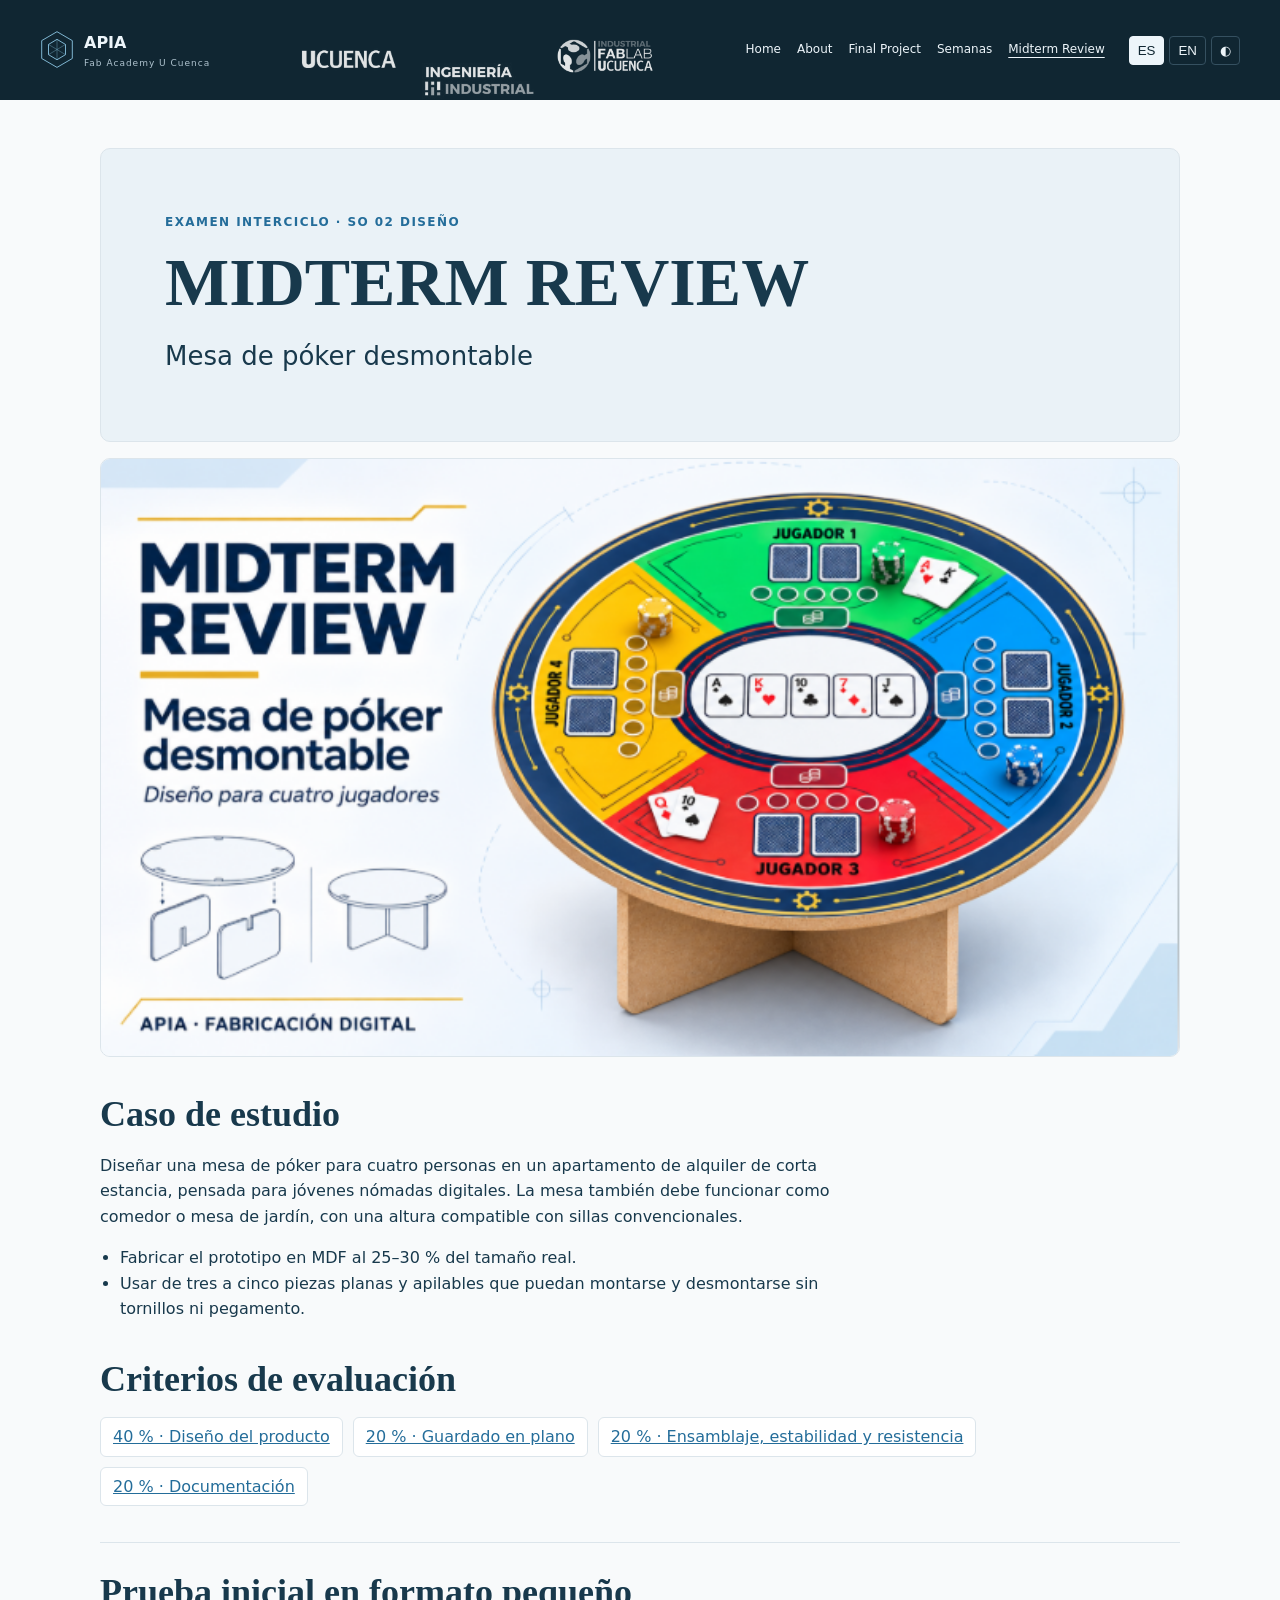
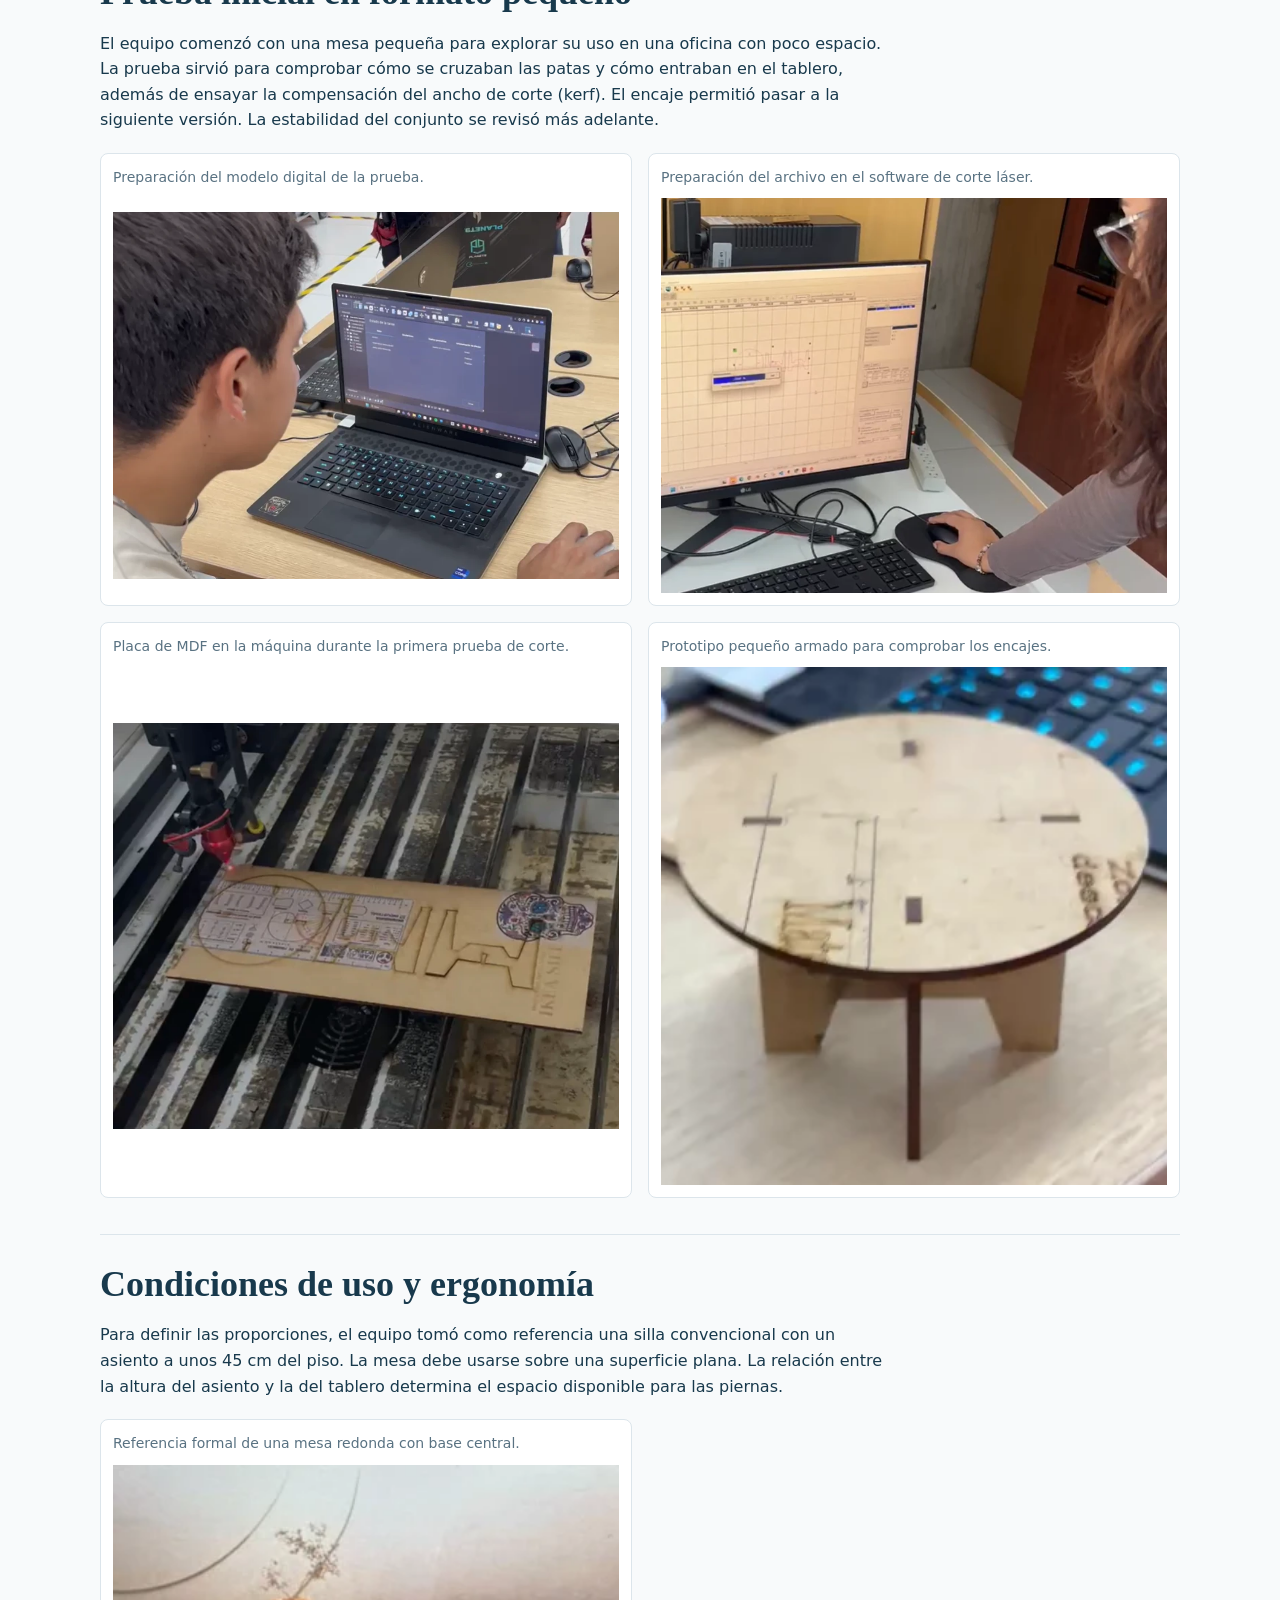
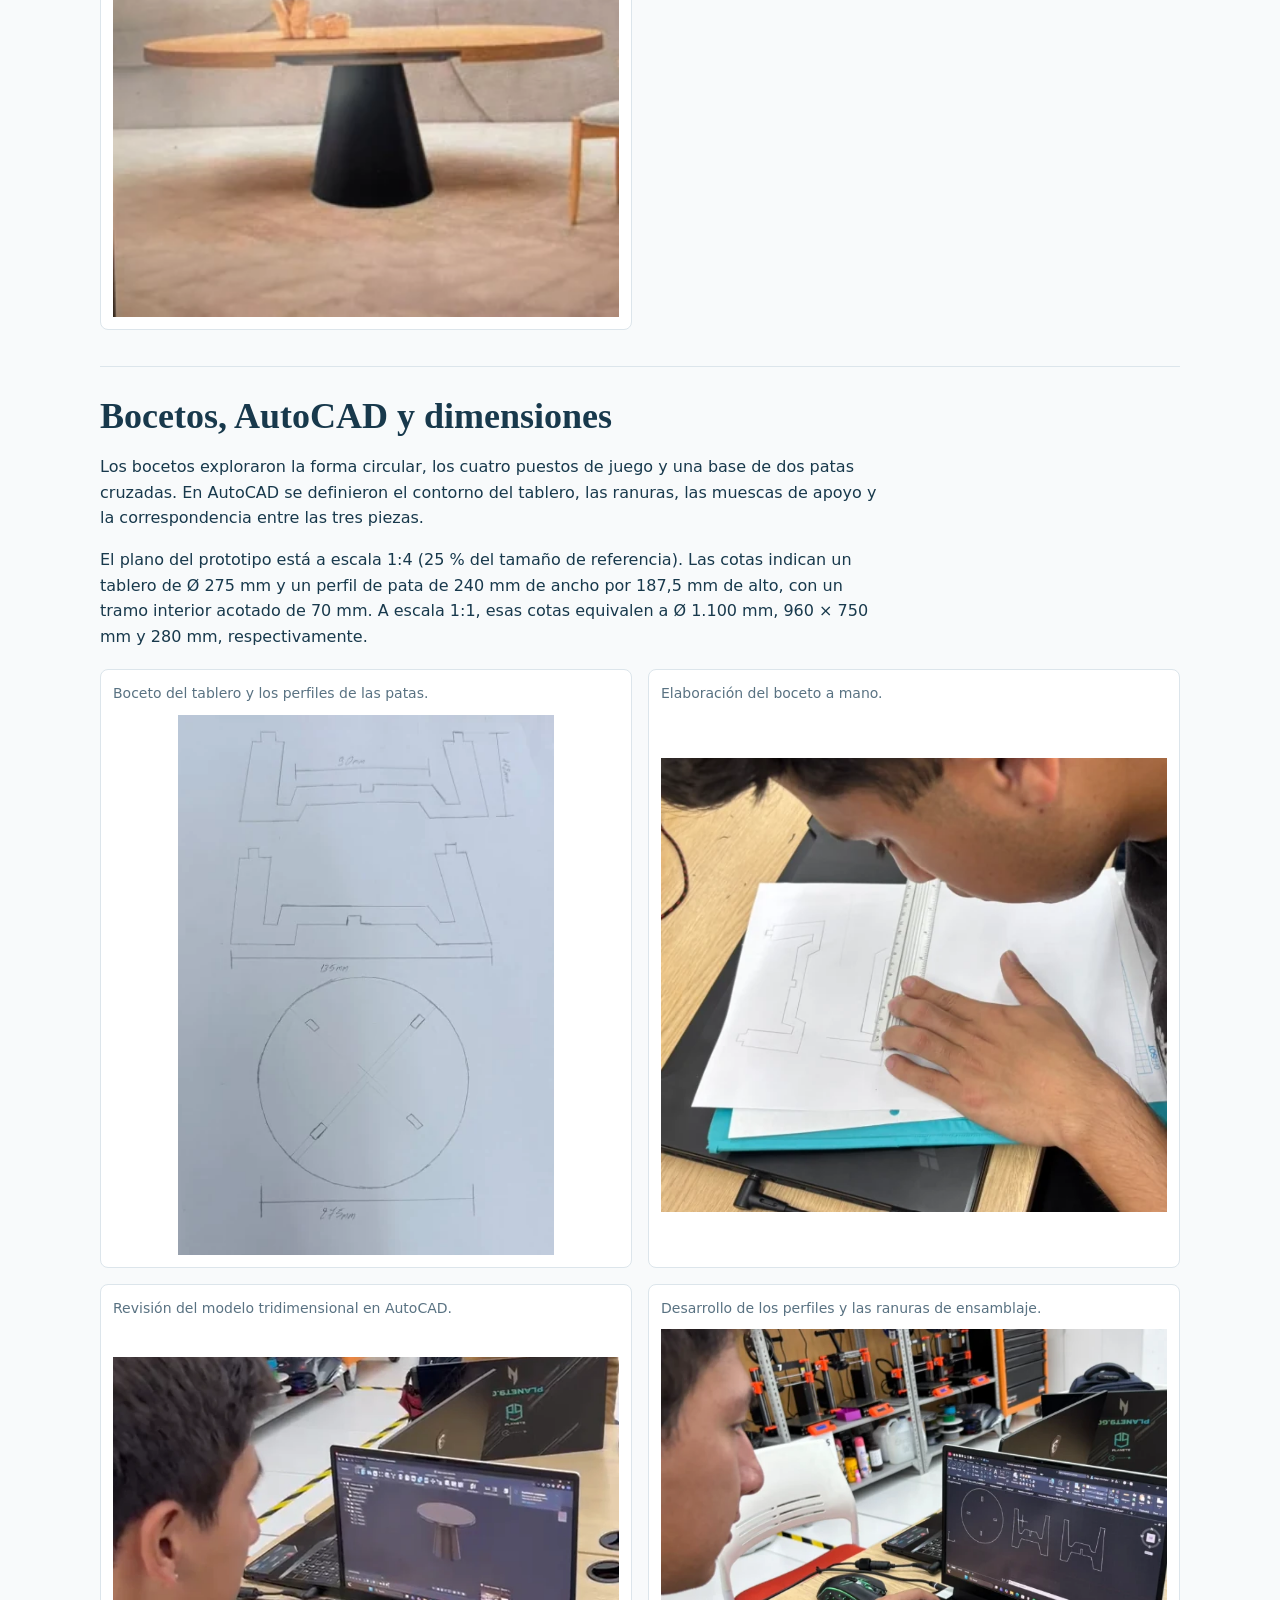
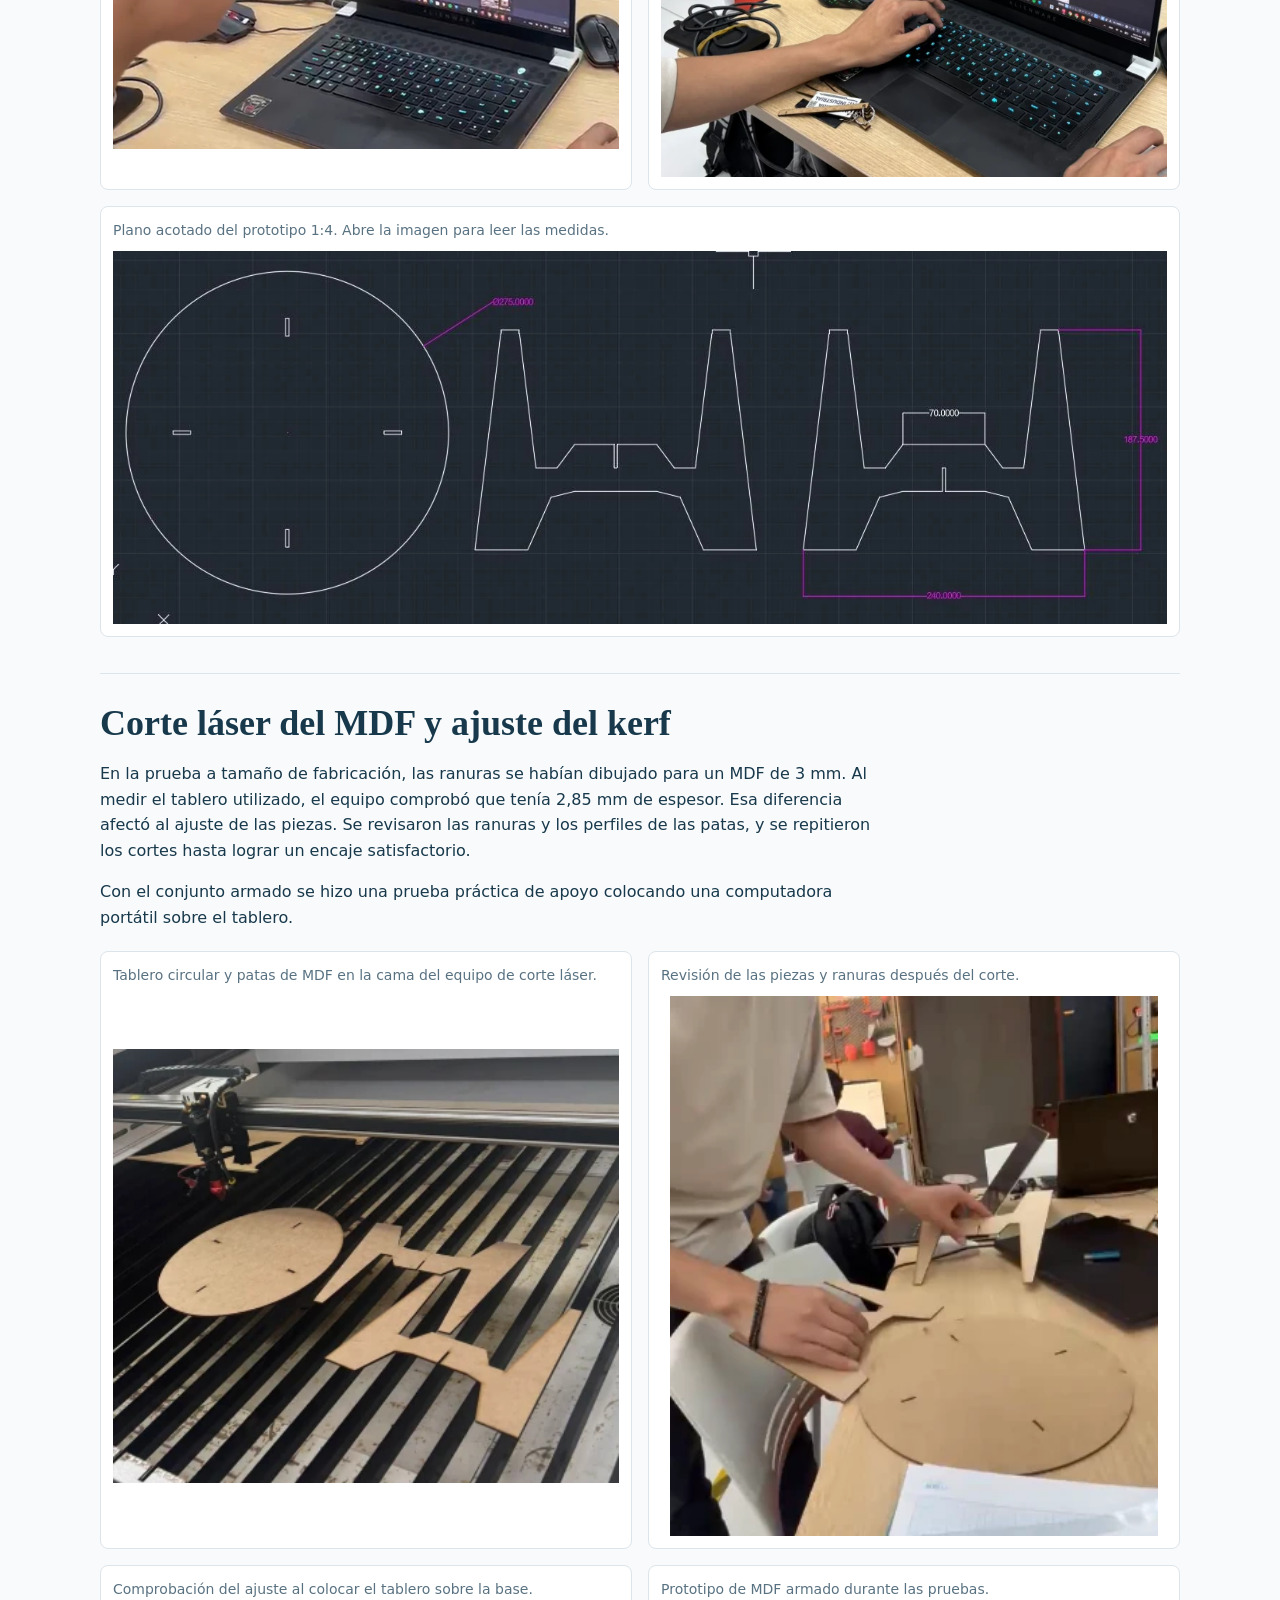
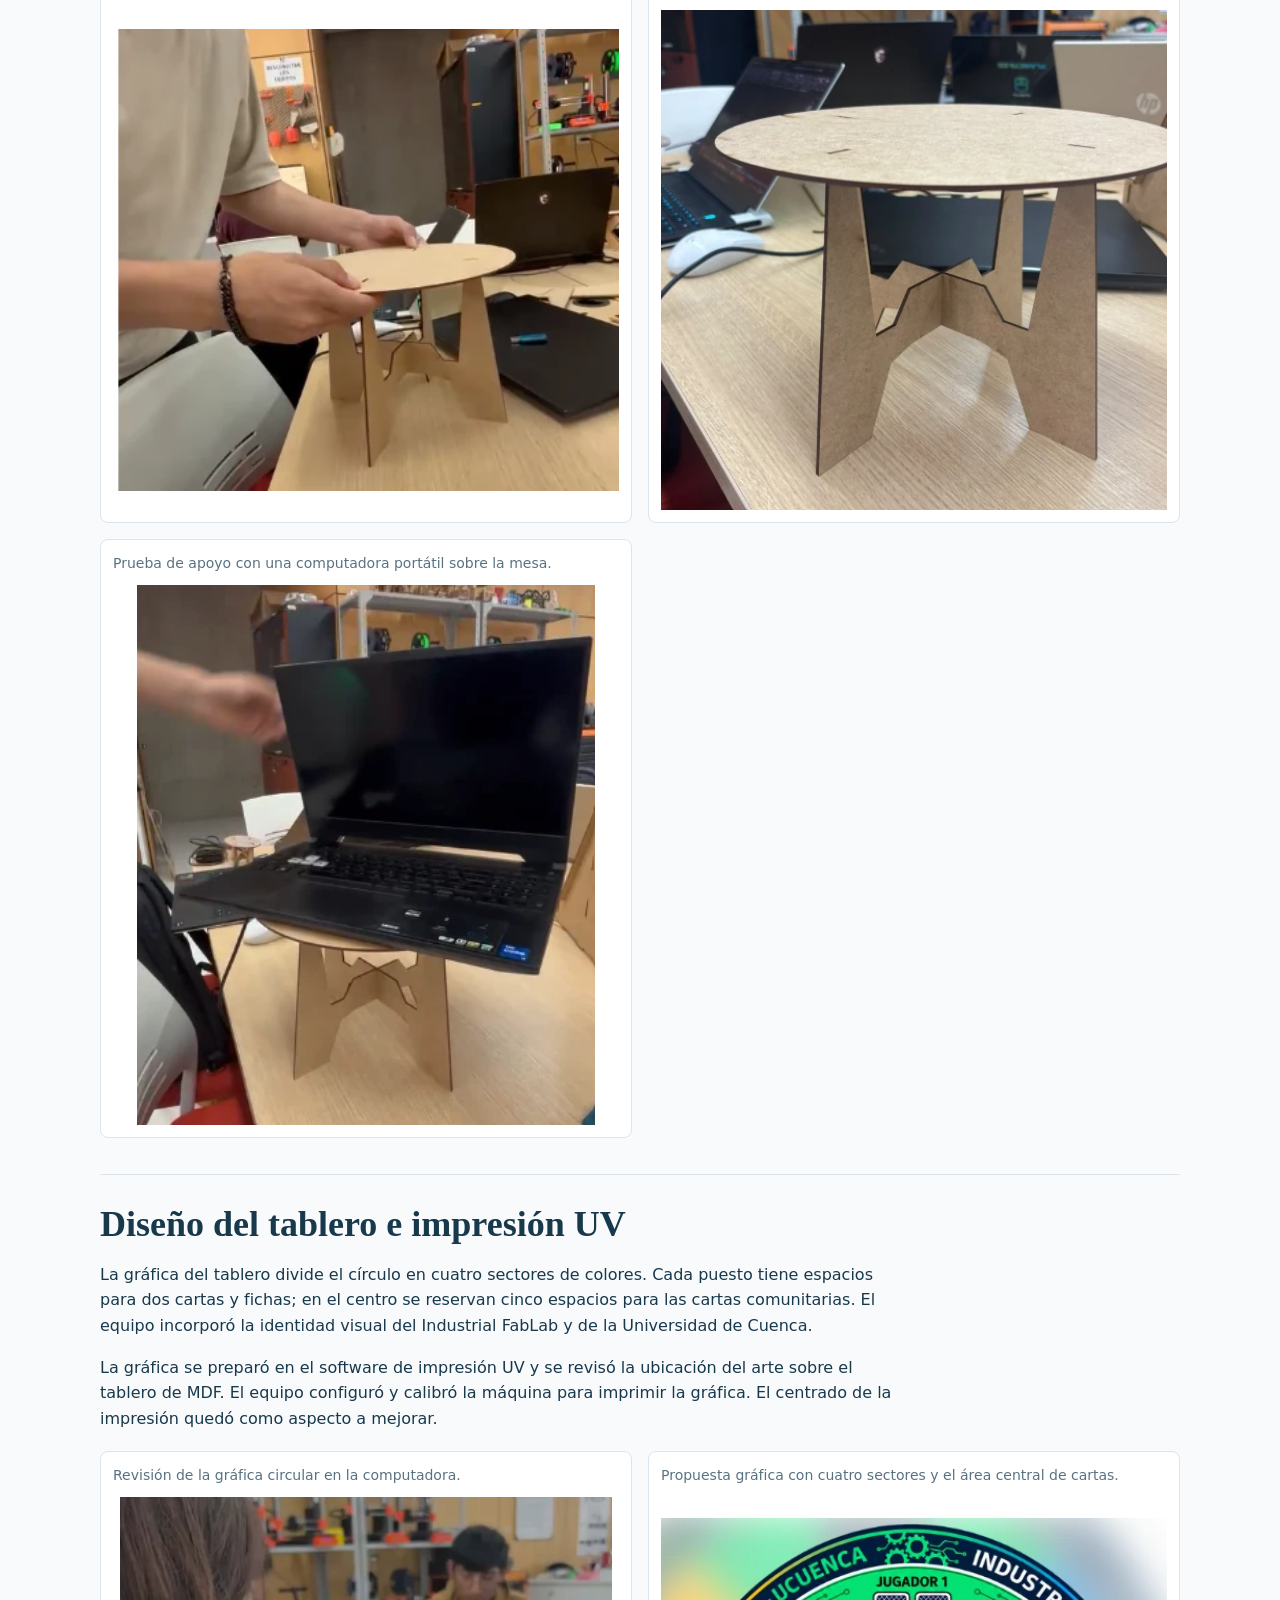
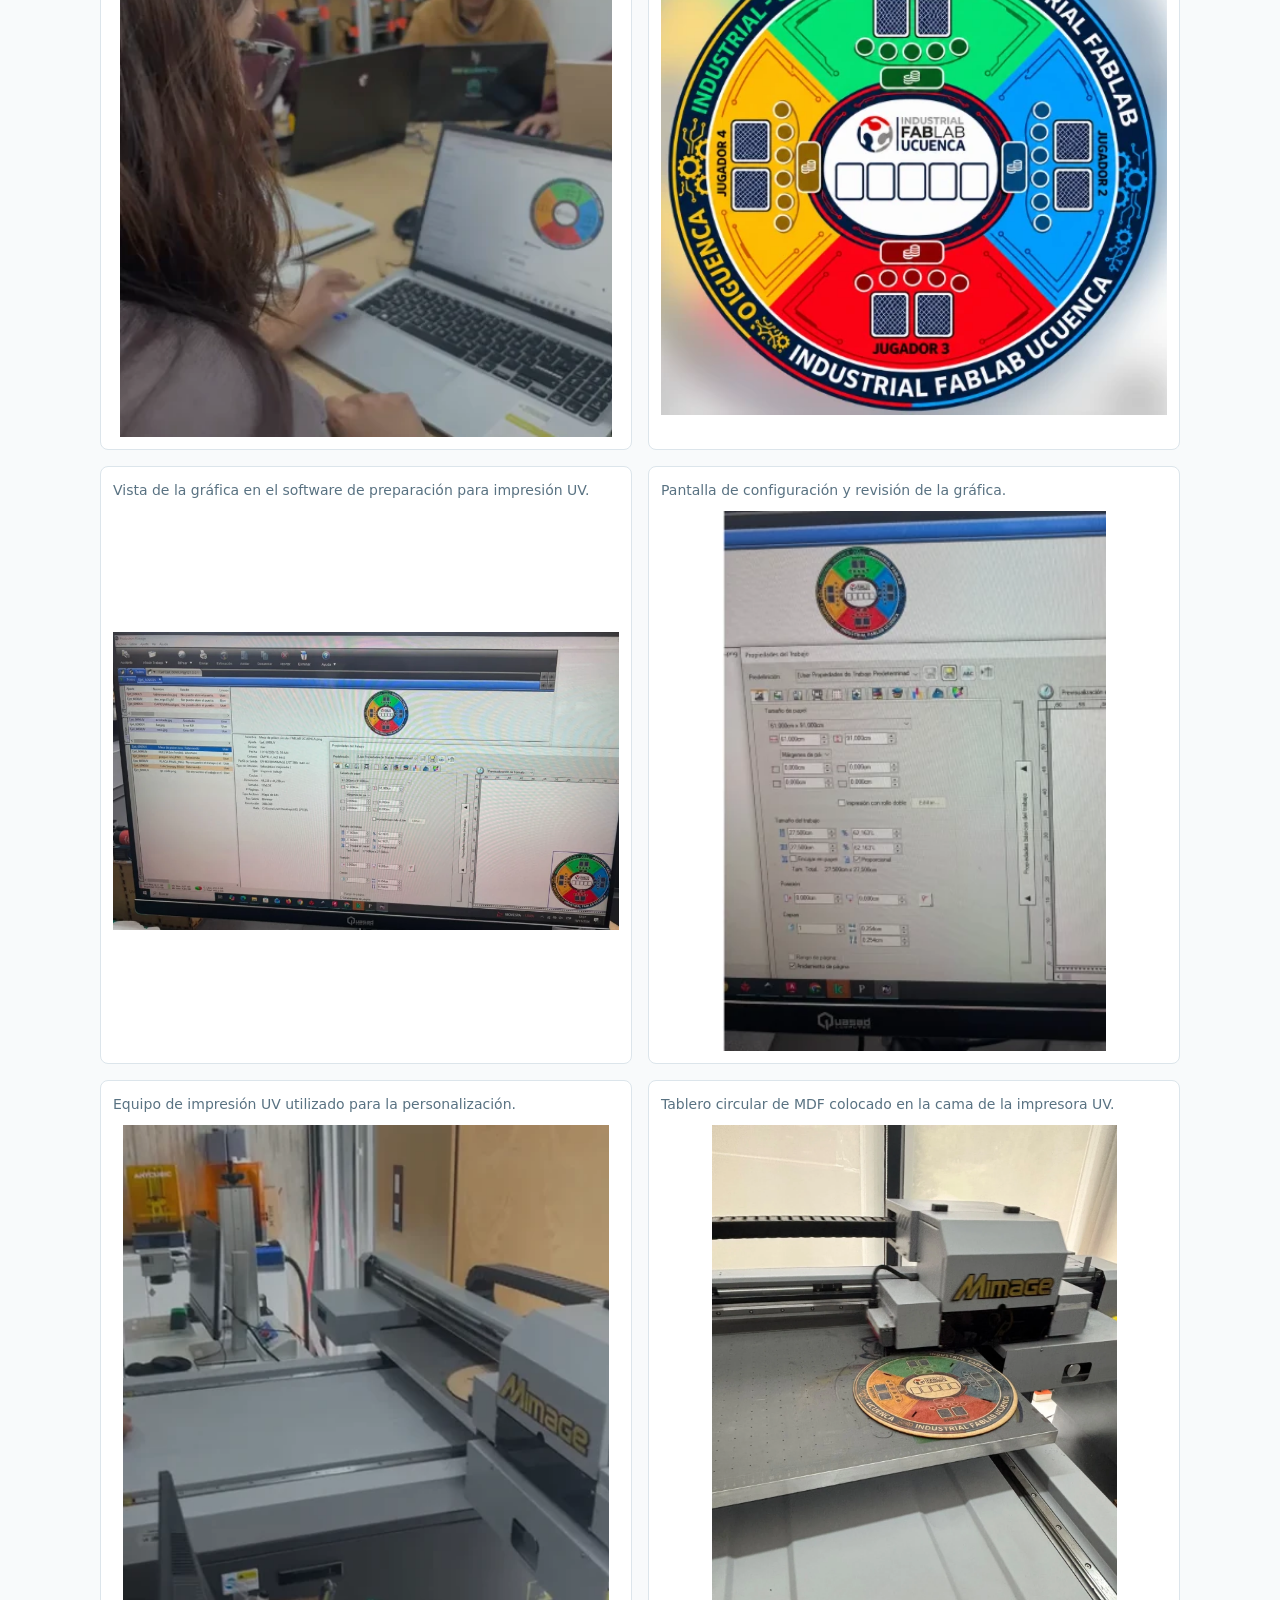
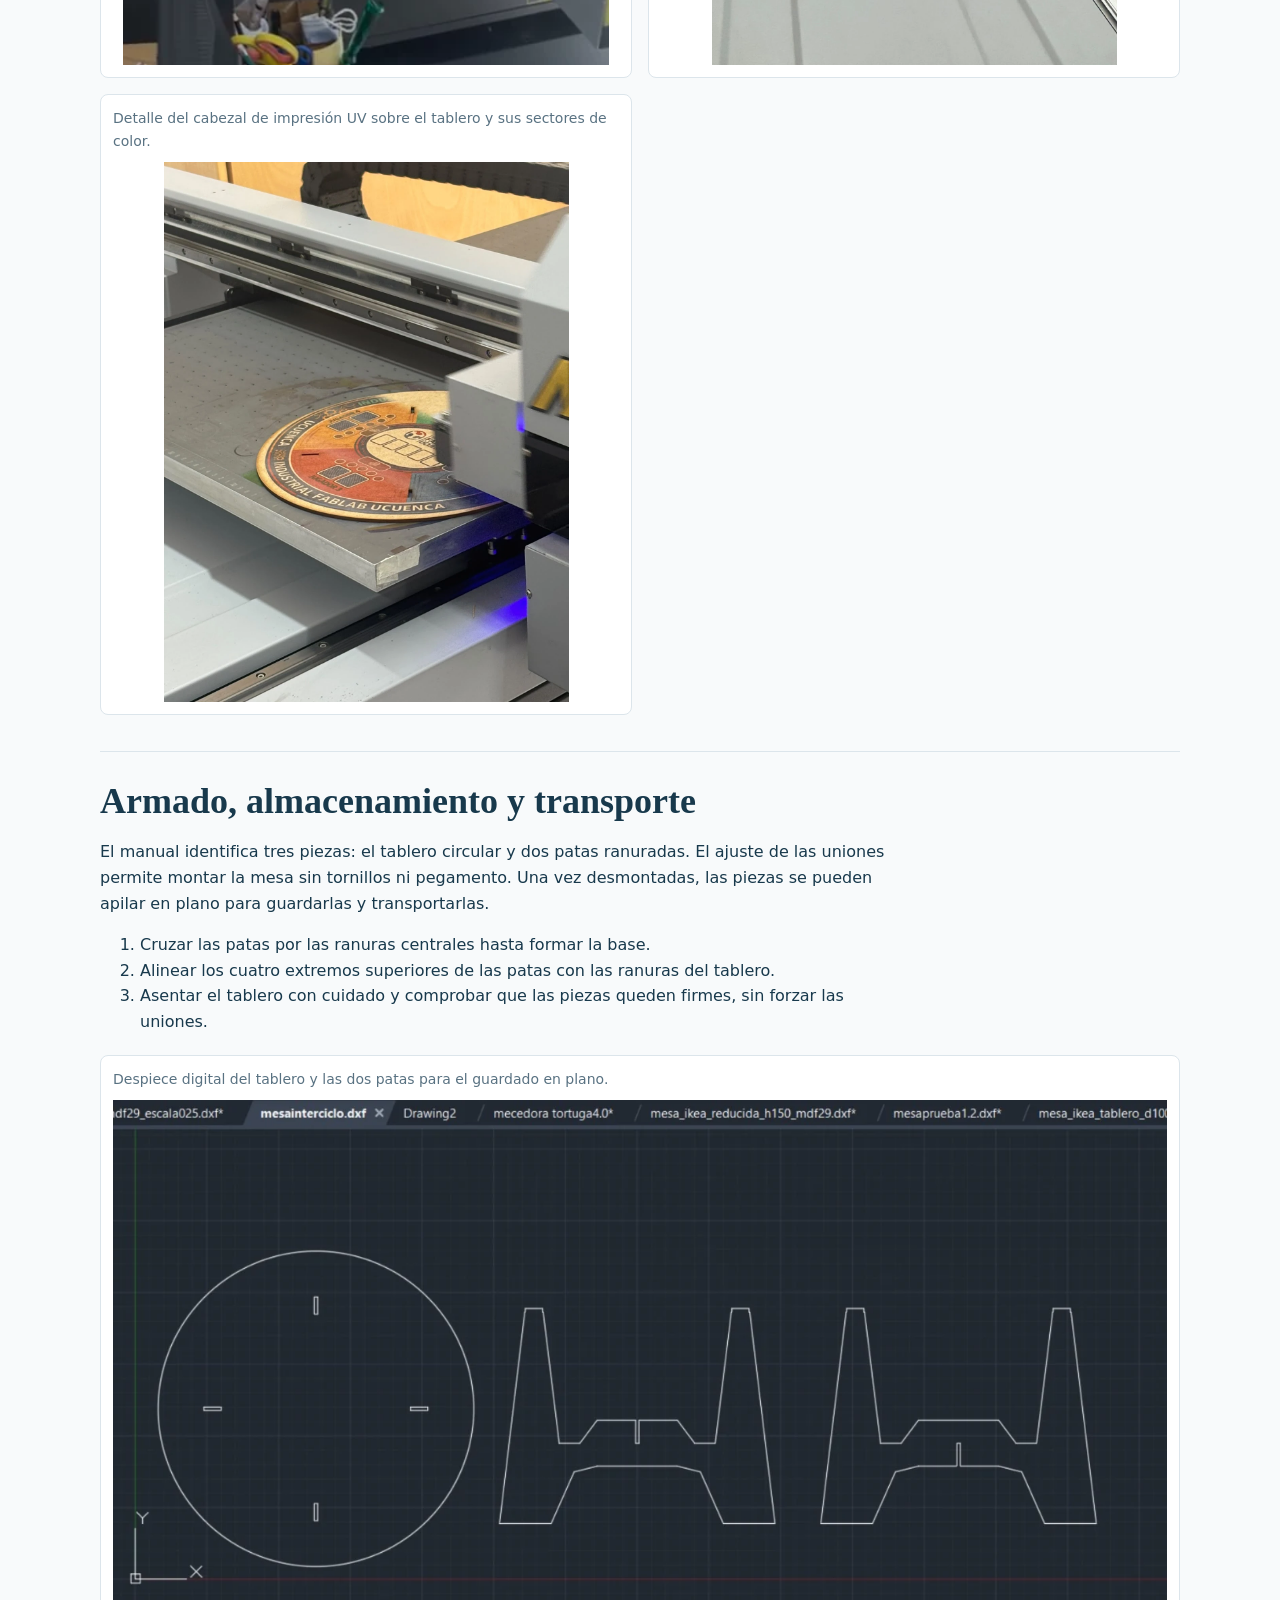
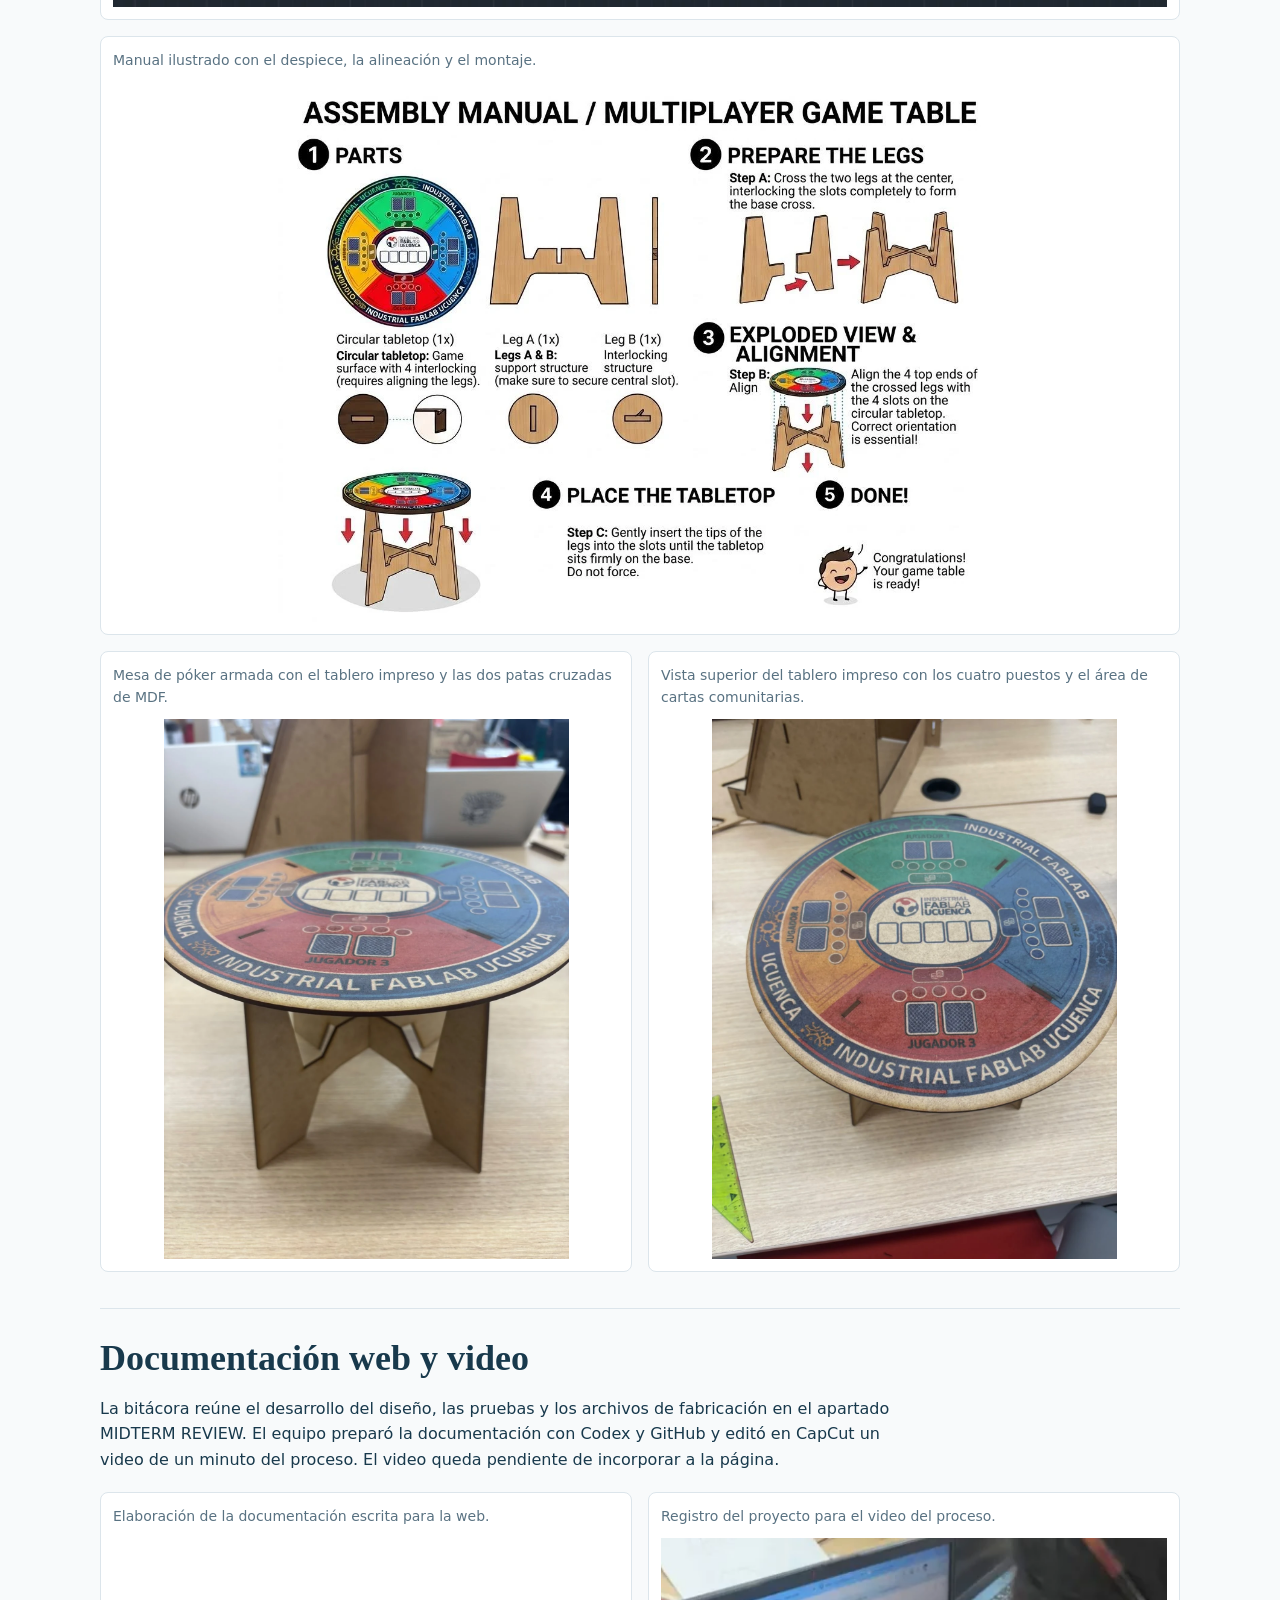
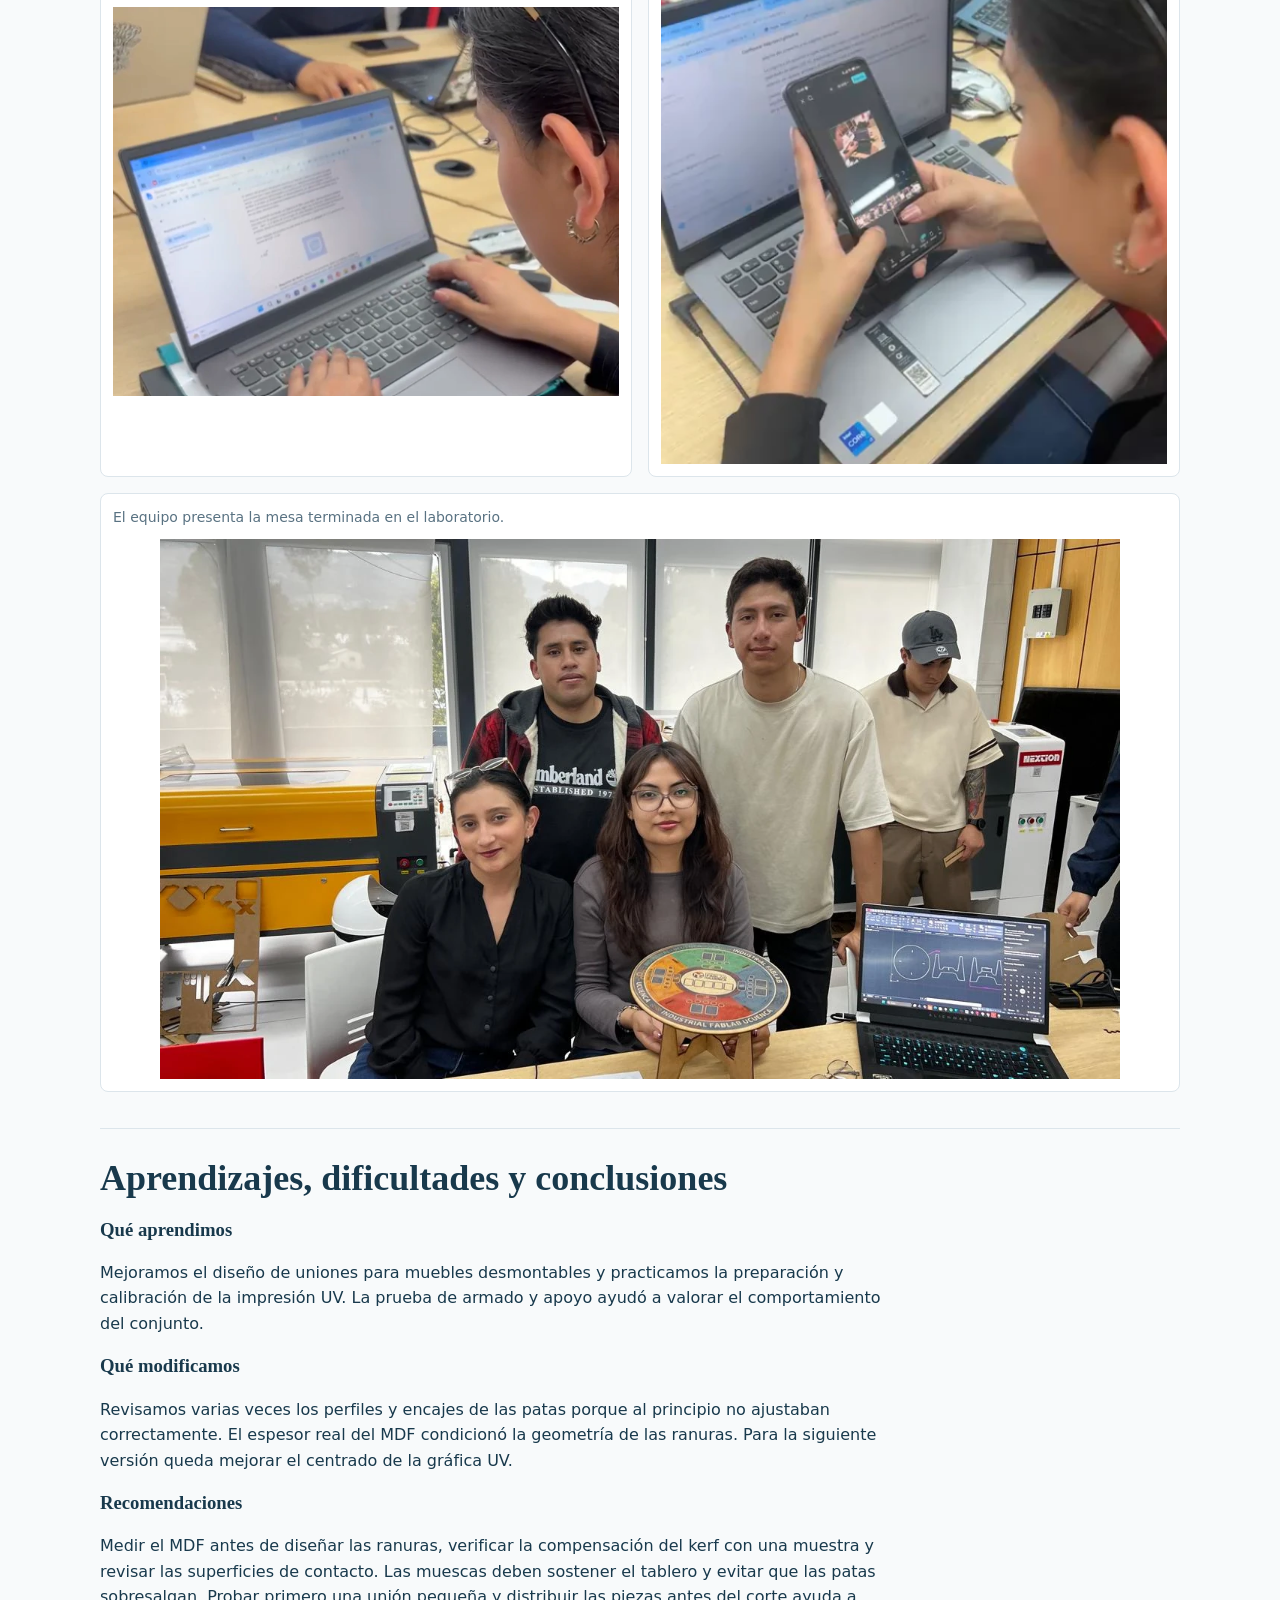
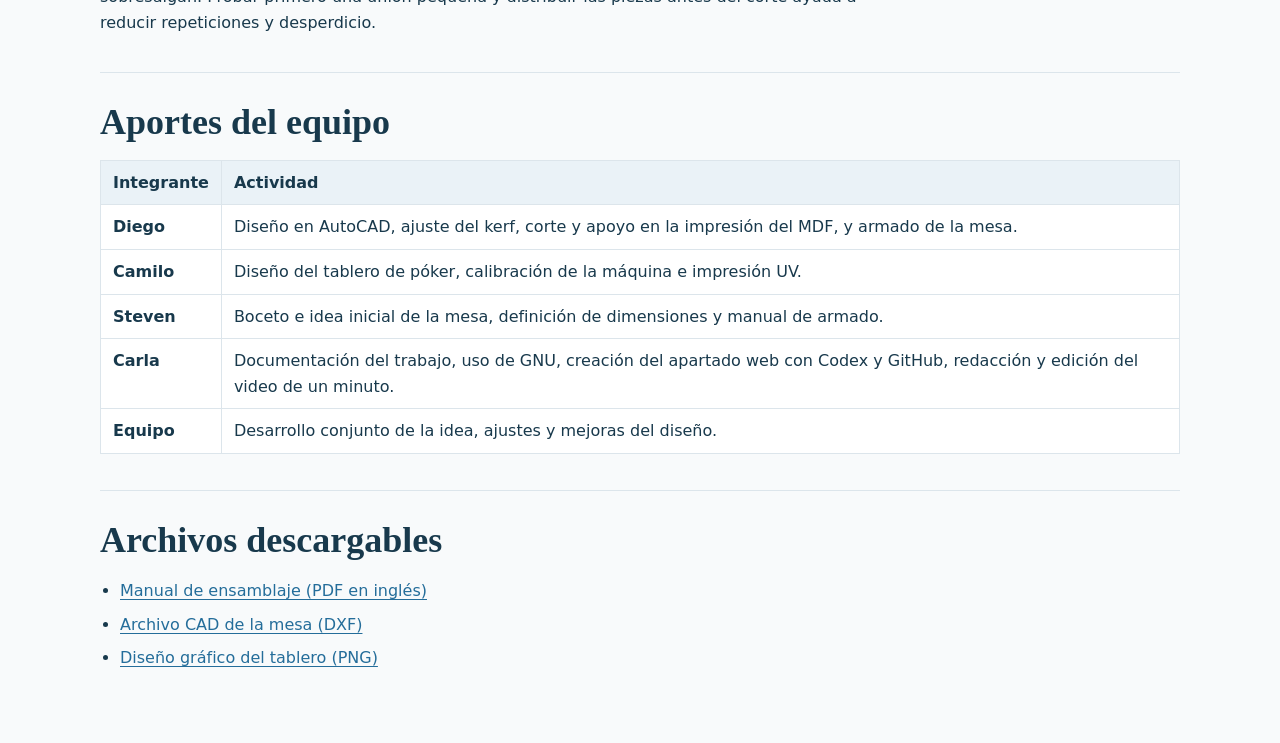
==== midterm-review.html @ 35e1e339 "Add bilingual midterm review to the site" ====
<!doctype html>
<html lang="es" data-theme="light">
<head>
  <meta charset="utf-8">
  <meta name="viewport" content="width=device-width, initial-scale=1">
  <title>MIDTERM REVIEW · APIA</title>
  <link rel="stylesheet" href="midterm-review.css?v=2">
  <link rel="stylesheet" href="site-navigation.css?v=3">
  <script src="midterm-review.js" defer></script>
  <script src="site-navigation.js?v=5" defer></script>
</head>
<body>
  <a class="skip" href="#main"><span data-language="es">Saltar al contenido</span><span data-language="en" hidden>Skip to content</span></a>
  <header><div class="wrap nav"><a class="brand" href="index.html#home" aria-label="APIA"><svg viewBox="0 0 40 46" fill="none" aria-hidden="true"><path d="M20 2 38 12.5v21L20 44 2 33.5v-21Z" stroke="currentColor"/><path d="M20 11 30 17v12L20 35 10 29V17Z" stroke="currentColor"/><path d="M20 11v24M10 17l20 12M30 17 10 29" stroke="currentColor" opacity=".4"/></svg><span><strong>APIA</strong><small data-t="brand">Fab Academy U Cuenca</small></span></a><div class="institutions" aria-label="Instituciones"><div class="institution"><img src="images/ucuenca.png" alt="Universidad de Cuenca" width="2677" height="1505" decoding="async"></div><div class="institution"><img src="images/ingenieria-industrial.jpg" alt="Ingeniería Industrial" width="200" height="200" decoding="async"></div><div class="institution"><img src="images/fablab-ucuenca.jpeg" alt="Industrial FabLab UCuenca" width="1472" height="832" decoding="async"></div></div><nav class="navlinks" aria-label="Principal"><a href="index.html#home">Home</a><a href="index.html#about">About</a><a href="index.html#project">Final Project</a><a data-weeks-link href="index.html#assignments">Semanas</a><a href="midterm-review.html" lang="en" aria-current="page">Midterm Review</a></nav><div class="tools"><div class="langs"><button class="tool active" id="es" lang="es" aria-label="Español" aria-pressed="true">ES</button><button class="tool" id="en" lang="en" aria-label="English" aria-pressed="false">EN</button></div><button class="tool" id="theme" aria-label="Activar tema oscuro" aria-pressed="false">◐</button></div></div></header>
  <main id="main" class="wrap midterm">
    <div class="midterm-intro">
      <p class="eyebrow"><span data-language="es">Examen interciclo · SO 02 Diseño</span><span data-language="en" hidden>Midterm assessment · SO 02 Design</span></p>
      <h1 lang="en">MIDTERM REVIEW</h1>
      <p class="midterm-subtitle"><span data-language="es">Mesa de póker desmontable</span><span data-language="en" hidden>Knock-down poker table</span></p>
    </div>

    <img class="midterm-cover" src="images/midterm-review/portada.png" width="679" height="376"
         alt="Ilustración de la mesa de póker desmontable, con cuatro zonas de juego y un esquema de las piezas separadas."
         data-alt-en="Illustration of the knock-down poker table with four player areas and a diagram of its separate parts.">

    <section class="midterm-brief" aria-labelledby="brief-heading">
      <h2 id="brief-heading"><span data-language="es">Caso de estudio</span><span data-language="en" hidden>Design brief</span></h2>
      <p data-language="es">Diseñar una mesa de póker para cuatro personas en un apartamento de alquiler de corta estancia, pensada para jóvenes nómadas digitales. La mesa también debe funcionar como comedor o mesa de jardín, con una altura compatible con sillas convencionales.</p>
      <p data-language="en" hidden>Design a four-player poker table for a short-term rental apartment, with young digital nomads in mind. The table should also work for dining or outdoor use, at a height suitable for standard chairs.</p>
      <ul data-language="es">
        <li>Fabricar el prototipo en MDF al 25–30 % del tamaño real.</li>
        <li>Usar de tres a cinco piezas planas y apilables que puedan montarse y desmontarse sin tornillos ni pegamento.</li>
      </ul>
      <ul data-language="en" hidden>
        <li>Make the MDF prototype at 25–30% of full size.</li>
        <li>Use three to five flat, stackable parts that can be assembled and taken apart without screws or glue.</li>
      </ul>
    </section>


<nav class="midterm-rubric" aria-labelledby="criteria-heading">
<h2 id="criteria-heading"><span data-language="es">Criterios de evaluación</span><span data-language="en" hidden>Assessment criteria</span></h2>
<ul>
<li><a href="#bocetos"><span data-language="es">40 % · Diseño del producto</span><span data-language="en" hidden>40% · Product design</span></a></li>
<li><a href="#armado"><span data-language="es">20 % · Guardado en plano</span><span data-language="en" hidden>20% · Flat-pack storage</span></a></li>
<li><a href="#corte"><span data-language="es">20 % · Ensamblaje, estabilidad y resistencia</span><span data-language="en" hidden>20% · Assembly, stability and strength</span></a></li>
<li><a href="#documentacion"><span data-language="es">20 % · Documentación</span><span data-language="en" hidden>20% · Documentation</span></a></li>
</ul>
</nav>

<section class="midterm-stage" id="prueba-inicial">
<h2><span data-language="es">Prueba inicial en formato pequeño</span><span data-language="en" hidden>Small-scale trial</span></h2>
<p data-language="es">El equipo comenzó con una mesa pequeña para explorar su uso en una oficina con poco espacio. La prueba sirvió para comprobar cómo se cruzaban las patas y cómo entraban en el tablero, además de ensayar la compensación del ancho de corte (kerf). El encaje permitió pasar a la siguiente versión. La estabilidad del conjunto se revisó más adelante.</p><p data-language="en" hidden>The team started with a small table to explore use in a compact office. The trial checked how the legs interlocked and fitted into the tabletop, and tested compensation for the width of the laser cut (kerf). The fit allowed the team to move on to the next version. Assembly stability was checked later.</p><div class="midterm-gallery">
<figure>
  <figcaption><span data-language="es">Preparación del modelo digital de la prueba.</span><span data-language="en" hidden>Preparing the digital model for the trial.</span></figcaption>
  <a href="images/midterm-review/proceso/modelo-prueba.webp"><img src="images/midterm-review/proceso/modelo-prueba.webp" width="894" height="649" loading="lazy" decoding="async" alt="Preparación del modelo digital de la prueba." data-alt-en="Preparing the digital model for the trial."></a>
</figure>
<figure>
  <figcaption><span data-language="es">Preparación del archivo en el software de corte láser.</span><span data-language="en" hidden>Preparing the file in the laser-cutting software.</span></figcaption>
  <a href="images/midterm-review/proceso/preparacion-corte.webp"><img src="images/midterm-review/proceso/preparacion-corte.webp" width="751" height="585" loading="lazy" decoding="async" alt="Preparación del archivo en el software de corte láser." data-alt-en="Preparing the file in the laser-cutting software."></a>
</figure>
<figure>
  <figcaption><span data-language="es">Placa de MDF en la máquina durante la primera prueba de corte.</span><span data-language="en" hidden>MDF sheet in the machine during the first cutting trial.</span></figcaption>
  <a href="images/midterm-review/proceso/corte-prueba.webp"><img src="images/midterm-review/proceso/corte-prueba.webp" width="693" height="556" loading="lazy" decoding="async" alt="Placa de MDF en la máquina durante la primera prueba de corte." data-alt-en="MDF sheet in the machine during the first cutting trial."></a>
</figure>
<figure>
  <figcaption><span data-language="es">Prototipo pequeño armado para comprobar los encajes.</span><span data-language="en" hidden>Small assembled prototype used to check the joints.</span></figcaption>
  <a href="images/midterm-review/proceso/mesa-pequena.webp"><img src="images/midterm-review/proceso/mesa-pequena.webp" width="331" height="339" loading="lazy" decoding="async" alt="Prototipo pequeño armado para comprobar los encajes." data-alt-en="Small assembled prototype used to check the joints."></a>
</figure>
</div>
</section>

<section class="midterm-stage" id="ergonomia">
<h2><span data-language="es">Condiciones de uso y ergonomía</span><span data-language="en" hidden>Use conditions and ergonomics</span></h2>
<p data-language="es">Para definir las proporciones, el equipo tomó como referencia una silla convencional con un asiento a unos 45 cm del piso. La mesa debe usarse sobre una superficie plana. La relación entre la altura del asiento y la del tablero determina el espacio disponible para las piernas.</p><p data-language="en" hidden>To define the proportions, the team used a conventional chair with a seat height of about 45 cm as a reference. The table is intended for use on a level surface. The relationship between seat and tabletop height determines the available legroom.</p><div class="midterm-gallery">
<figure>
  <figcaption><span data-language="es">Referencia formal de una mesa redonda con base central.</span><span data-language="en" hidden>Design reference showing a round table with a central base.</span></figcaption>
  <a href="images/midterm-review/proceso/referencia-mesa.webp"><img src="images/midterm-review/proceso/referencia-mesa.webp" width="360" height="322" loading="lazy" decoding="async" alt="Referencia formal de una mesa redonda con base central." data-alt-en="Design reference showing a round table with a central base."></a>
</figure>
</div>
</section>

<section class="midterm-stage" id="bocetos">
<h2><span data-language="es">Bocetos, AutoCAD y dimensiones</span><span data-language="en" hidden>Sketches, AutoCAD and dimensions</span></h2>
<p data-language="es">Los bocetos exploraron la forma circular, los cuatro puestos de juego y una base de dos patas cruzadas. En AutoCAD se definieron el contorno del tablero, las ranuras, las muescas de apoyo y la correspondencia entre las tres piezas.</p><p data-language="en" hidden>The sketches explored a circular shape, four player positions and a base with two interlocking legs. In AutoCAD, the team defined the tabletop profile, slots, support notches and how the three parts fit together.</p><p data-language="es">El plano del prototipo está a escala 1:4 (25 % del tamaño de referencia). Las cotas indican un tablero de Ø 275 mm y un perfil de pata de 240 mm de ancho por 187,5 mm de alto, con un tramo interior acotado de 70 mm. A escala 1:1, esas cotas equivalen a Ø 1.100 mm, 960 × 750 mm y 280 mm, respectivamente.</p><p data-language="en" hidden>The prototype drawing is at 1:4 scale (25% of the reference size). It shows a Ø 275 mm tabletop and a leg profile 240 mm wide by 187.5 mm high, with a 70 mm dimension on the inner section. At 1:1 scale, those dimensions correspond to Ø 1,100 mm, 960 × 750 mm and 280 mm, respectively.</p><div class="midterm-gallery">
<figure>
  <figcaption><span data-language="es">Boceto del tablero y los perfiles de las patas.</span><span data-language="en" hidden>Sketch of the tabletop and leg profiles.</span></figcaption>
  <a href="images/midterm-review/proceso/boceto.webp"><img src="images/midterm-review/proceso/boceto.webp" width="402" height="577" loading="lazy" decoding="async" alt="Boceto del tablero y los perfiles de las patas." data-alt-en="Sketch of the tabletop and leg profiles."></a>
</figure>
<figure>
  <figcaption><span data-language="es">Elaboración del boceto a mano.</span><span data-language="en" hidden>Developing the drawing by hand.</span></figcaption>
  <a href="images/midterm-review/proceso/dibujo.webp"><img src="images/midterm-review/proceso/dibujo.webp" width="576" height="517" loading="lazy" decoding="async" alt="Elaboración del boceto a mano." data-alt-en="Developing the drawing by hand."></a>
</figure>
<figure>
  <figcaption><span data-language="es">Revisión del modelo tridimensional en AutoCAD.</span><span data-language="en" hidden>Reviewing the three-dimensional model in AutoCAD.</span></figcaption>
  <a href="images/midterm-review/proceso/modelo-3d.webp"><img src="images/midterm-review/proceso/modelo-3d.webp" width="733" height="568" loading="lazy" decoding="async" alt="Revisión del modelo tridimensional en AutoCAD." data-alt-en="Reviewing the three-dimensional model in AutoCAD."></a>
</figure>
<figure>
  <figcaption><span data-language="es">Desarrollo de los perfiles y las ranuras de ensamblaje.</span><span data-language="en" hidden>Developing the profiles and assembly slots.</span></figcaption>
  <a href="images/midterm-review/proceso/modelo-piezas.webp"><img src="images/midterm-review/proceso/modelo-piezas.webp" width="700" height="619" loading="lazy" decoding="async" alt="Desarrollo de los perfiles y las ranuras de ensamblaje." data-alt-en="Developing the profiles and assembly slots."></a>
</figure>
<figure class="midterm-wide">
  <figcaption><span data-language="es">Plano acotado del prototipo 1:4. Abre la imagen para leer las medidas.</span><span data-language="en" hidden>Dimensioned 1:4 prototype drawing. Open the image to read the dimensions.</span></figcaption>
  <a href="images/midterm-review/proceso/plano-acotado.webp"><img src="images/midterm-review/proceso/plano-acotado.webp" width="1357" height="480" loading="lazy" decoding="async" alt="Plano acotado del prototipo 1:4. Abre la imagen para leer las medidas." data-alt-en="Dimensioned 1:4 prototype drawing. Open the image to read the dimensions."></a>
</figure>
</div>
</section>

<section class="midterm-stage" id="corte">
<h2><span data-language="es">Corte láser del MDF y ajuste del kerf</span><span data-language="en" hidden>MDF laser cutting and kerf adjustment</span></h2>
<p data-language="es">En la prueba a tamaño de fabricación, las ranuras se habían dibujado para un MDF de 3 mm. Al medir el tablero utilizado, el equipo comprobó que tenía 2,85 mm de espesor. Esa diferencia afectó al ajuste de las piezas. Se revisaron las ranuras y los perfiles de las patas, y se repitieron los cortes hasta lograr un encaje satisfactorio.</p><p data-language="en" hidden>For the fabrication-size trial, the slots had been drawn for 3 mm MDF. When the team measured the actual sheet, it was 2.85 mm thick. The difference affected how the parts fit. The team revised the leg profiles and slots and repeated the cuts until the joints fitted satisfactorily.</p><p data-language="es">Con el conjunto armado se hizo una prueba práctica de apoyo colocando una computadora portátil sobre el tablero.</p><p data-language="en" hidden>With the table assembled, the team carried out a practical support check by placing a laptop on the tabletop.</p><div class="midterm-gallery">
<figure>
  <figcaption><span data-language="es">Tablero circular y patas de MDF en la cama del equipo de corte láser.</span><span data-language="en" hidden>Circular MDF tabletop and legs on the laser cutter bed.</span></figcaption>
  <a href="images/midterm-review/proceso/corte-mdf.webp"><img src="images/midterm-review/proceso/corte-mdf.webp" width="376" height="322" loading="lazy" decoding="async" alt="Tablero circular y patas de MDF en la cama del equipo de corte láser." data-alt-en="Circular MDF tabletop and legs on the laser cutter bed."></a>
</figure>
<figure>
  <figcaption><span data-language="es">Revisión de las piezas y ranuras después del corte.</span><span data-language="en" hidden>Checking the cut parts and slots.</span></figcaption>
  <a href="images/midterm-review/proceso/revision-encajes.webp"><img src="images/midterm-review/proceso/revision-encajes.webp" width="340" height="376" loading="lazy" decoding="async" alt="Revisión de las piezas y ranuras después del corte." data-alt-en="Checking the cut parts and slots."></a>
</figure>
<figure>
  <figcaption><span data-language="es">Comprobación del ajuste al colocar el tablero sobre la base.</span><span data-language="en" hidden>Checking fit as the tabletop is placed on the base.</span></figcaption>
  <a href="images/midterm-review/proceso/prueba-armado.webp"><img src="images/midterm-review/proceso/prueba-armado.webp" width="382" height="349" loading="lazy" decoding="async" alt="Comprobación del ajuste al colocar el tablero sobre la base." data-alt-en="Checking fit as the tabletop is placed on the base."></a>
</figure>
<figure>
  <figcaption><span data-language="es">Prototipo de MDF armado durante las pruebas.</span><span data-language="en" hidden>Assembled MDF prototype during testing.</span></figcaption>
  <a href="images/midterm-review/proceso/prototipo-armado.webp"><img src="images/midterm-review/proceso/prototipo-armado.webp" width="487" height="481" loading="lazy" decoding="async" alt="Prototipo de MDF armado durante las pruebas." data-alt-en="Assembled MDF prototype during testing."></a>
</figure>
<figure>
  <figcaption><span data-language="es">Prueba de apoyo con una computadora portátil sobre la mesa.</span><span data-language="en" hidden>Support check with a laptop placed on the table.</span></figcaption>
  <a href="images/midterm-review/proceso/prueba-soporte.webp"><img src="images/midterm-review/proceso/prueba-soporte.webp" width="334" height="394" loading="lazy" decoding="async" alt="Prueba de apoyo con una computadora portátil sobre la mesa." data-alt-en="Support check with a laptop placed on the table."></a>
</figure>
</div>
</section>

<section class="midterm-stage" id="impresion-uv">
<h2><span data-language="es">Diseño del tablero e impresión UV</span><span data-language="en" hidden>Tabletop artwork and UV printing</span></h2>
<p data-language="es">La gráfica del tablero divide el círculo en cuatro sectores de colores. Cada puesto tiene espacios para dos cartas y fichas; en el centro se reservan cinco espacios para las cartas comunitarias. El equipo incorporó la identidad visual del Industrial FabLab y de la Universidad de Cuenca.</p><p data-language="en" hidden>The circular artwork is divided into four colored player areas. Each seat has space for two cards and chips, and five spaces in the center are reserved for shared cards. The design incorporates the visual identities of the Industrial FabLab and the University of Cuenca.</p><p data-language="es">La gráfica se preparó en el software de impresión UV y se revisó la ubicación del arte sobre el tablero de MDF. El equipo configuró y calibró la máquina para imprimir la gráfica. El centrado de la impresión quedó como aspecto a mejorar.</p><p data-language="en" hidden>The artwork was prepared in the UV printing software and its placement on the MDF tabletop was checked. The team set up and calibrated the printer for the artwork. Centering the print was identified as an area for improvement.</p><div class="midterm-gallery">
<figure>
  <figcaption><span data-language="es">Revisión de la gráfica circular en la computadora.</span><span data-language="en" hidden>Reviewing the circular artwork on a computer.</span></figcaption>
  <a href="images/midterm-review/proceso/desarrollo-grafica.webp"><img src="images/midterm-review/proceso/desarrollo-grafica.webp" width="484" height="531" loading="lazy" decoding="async" alt="Revisión de la gráfica circular en la computadora." data-alt-en="Reviewing the circular artwork on a computer."></a>
</figure>
<figure>
  <figcaption><span data-language="es">Propuesta gráfica con cuatro sectores y el área central de cartas.</span><span data-language="en" hidden>Artwork proposal with four player areas and the central card area.</span></figcaption>
  <a href="images/midterm-review/proceso/distribucion-tablero.webp"><img src="images/midterm-review/proceso/distribucion-tablero.webp" width="481" height="472" loading="lazy" decoding="async" alt="Propuesta gráfica con cuatro sectores y el área central de cartas." data-alt-en="Artwork proposal with four player areas and the central card area."></a>
</figure>
<figure>
  <figcaption><span data-language="es">Vista de la gráfica en el software de preparación para impresión UV.</span><span data-language="en" hidden>Artwork in the UV print preparation software.</span></figcaption>
  <a href="images/midterm-review/proceso/software-uv.webp"><img src="images/midterm-review/proceso/software-uv.webp" width="855" height="505" loading="lazy" decoding="async" alt="Vista de la gráfica en el software de preparación para impresión UV." data-alt-en="Artwork in the UV print preparation software."></a>
</figure>
<figure>
  <figcaption><span data-language="es">Pantalla de configuración y revisión de la gráfica.</span><span data-language="en" hidden>Print setup and artwork review screen.</span></figcaption>
  <a href="images/midterm-review/proceso/configuracion-uv.webp"><img src="images/midterm-review/proceso/configuracion-uv.webp" width="325" height="457" loading="lazy" decoding="async" alt="Pantalla de configuración y revisión de la gráfica." data-alt-en="Print setup and artwork review screen."></a>
</figure>
<figure>
  <figcaption><span data-language="es">Equipo de impresión UV utilizado para la personalización.</span><span data-language="en" hidden>UV printer used to customize the tabletop.</span></figcaption>
  <a href="images/midterm-review/proceso/equipo-uv.webp"><img src="images/midterm-review/proceso/equipo-uv.webp" width="439" height="487" loading="lazy" decoding="async" alt="Equipo de impresión UV utilizado para la personalización." data-alt-en="UV printer used to customize the tabletop."></a>
</figure>
<figure>
  <figcaption><span data-language="es">Tablero circular de MDF colocado en la cama de la impresora UV.</span><span data-language="en" hidden>Circular MDF tabletop positioned on the UV printer bed.</span></figcaption>
  <a href="images/midterm-review/proceso/tablero-en-impresora-uv.webp"><img src="images/midterm-review/proceso/tablero-en-impresora-uv.webp" width="1200" height="1600" loading="lazy" decoding="async" alt="Tablero circular de MDF colocado en la cama de la impresora UV." data-alt-en="Circular MDF tabletop positioned on the UV printer bed."></a>
</figure>
<figure>
  <figcaption><span data-language="es">Detalle del cabezal de impresión UV sobre el tablero y sus sectores de color.</span><span data-language="en" hidden>Close-up of the UV print head over the tabletop and its colored sections.</span></figcaption>
  <a href="images/midterm-review/proceso/detalle-impresion-uv.webp"><img src="images/midterm-review/proceso/detalle-impresion-uv.webp" width="1200" height="1600" loading="lazy" decoding="async" alt="Detalle del cabezal de impresión UV sobre el tablero y sus sectores de color." data-alt-en="Close-up of the UV print head over the tabletop and its colored sections."></a>
</figure>
</div>
</section>

<section class="midterm-stage" id="armado">
<h2><span data-language="es">Armado, almacenamiento y transporte</span><span data-language="en" hidden>Assembly, storage and transport</span></h2>
<p data-language="es">El manual identifica tres piezas: el tablero circular y dos patas ranuradas. El ajuste de las uniones permite montar la mesa sin tornillos ni pegamento. Una vez desmontadas, las piezas se pueden apilar en plano para guardarlas y transportarlas.</p><p data-language="en" hidden>The manual identifies three parts: the circular tabletop and two slotted legs. The joints allow the table to be assembled without screws or glue. Once disassembled, the three parts can be stacked flat for storage and transport.</p><ol data-language="es"><li>Cruzar las patas por las ranuras centrales hasta formar la base.</li><li>Alinear los cuatro extremos superiores de las patas con las ranuras del tablero.</li><li>Asentar el tablero con cuidado y comprobar que las piezas queden firmes, sin forzar las uniones.</li></ol><ol data-language="en" hidden><li>Interlock the legs at their center slots to form the base.</li><li>Align the four upper ends of the legs with the slots in the tabletop.</li><li>Seat the tabletop gently and check that the pieces fit securely, without forcing the joints.</li></ol><div class="midterm-gallery">
<figure class="midterm-wide">
  <figcaption><span data-language="es">Despiece digital del tablero y las dos patas para el guardado en plano.</span><span data-language="en" hidden>Digital layout of the tabletop and two legs for flat-pack storage.</span></figcaption>
  <a href="images/midterm-review/proceso/piezas-planas.webp"><img src="images/midterm-review/proceso/piezas-planas.webp" width="1342" height="646" loading="lazy" decoding="async" alt="Despiece digital del tablero y las dos patas para el guardado en plano." data-alt-en="Digital layout of the tabletop and two legs for flat-pack storage."></a>
</figure>
<figure class="midterm-wide">
  <figcaption><span data-language="es">Manual ilustrado con el despiece, la alineación y el montaje.</span><span data-language="en" hidden>Illustrated manual showing the parts, alignment and assembly.</span></figcaption>
  <a href="images/midterm-review/proceso/manual-armado.webp"><img src="images/midterm-review/proceso/manual-armado.webp" width="1200" height="896" loading="lazy" decoding="async" alt="Manual ilustrado con el despiece, la alineación y el montaje." data-alt-en="Illustrated manual showing the parts, alignment and assembly."></a>
</figure>
<figure>
  <figcaption><span data-language="es">Mesa de póker armada con el tablero impreso y las dos patas cruzadas de MDF.</span><span data-language="en" hidden>Assembled poker table with the printed tabletop and two interlocking MDF legs.</span></figcaption>
  <a href="images/midterm-review/proceso/mesa-final-armada.webp"><img src="images/midterm-review/proceso/mesa-final-armada.webp" width="1200" height="1600" loading="lazy" decoding="async" alt="Mesa de póker armada con el tablero impreso y las dos patas cruzadas de MDF." data-alt-en="Assembled poker table with the printed tabletop and two interlocking MDF legs."></a>
</figure>
<figure>
  <figcaption><span data-language="es">Vista superior del tablero impreso con los cuatro puestos y el área de cartas comunitarias.</span><span data-language="en" hidden>Top view of the printed tabletop showing the four player areas and the shared card area.</span></figcaption>
  <a href="images/midterm-review/proceso/tablero-final-vista-superior.webp"><img src="images/midterm-review/proceso/tablero-final-vista-superior.webp" width="1200" height="1600" loading="lazy" decoding="async" alt="Vista superior del tablero impreso con los cuatro puestos y el área de cartas comunitarias." data-alt-en="Top view of the printed tabletop showing the four player areas and the shared card area."></a>
</figure>
</div>
</section>

<section class="midterm-stage" id="documentacion">
<h2><span data-language="es">Documentación web y video</span><span data-language="en" hidden>Website documentation and video</span></h2>
<p data-language="es">La bitácora reúne el desarrollo del diseño, las pruebas y los archivos de fabricación en el apartado MIDTERM REVIEW. El equipo preparó la documentación con Codex y GitHub y editó en CapCut un video de un minuto del proceso. El video queda pendiente de incorporar a la página.</p><p data-language="en" hidden>The MIDTERM REVIEW page brings together the design work, tests and fabrication files. The team prepared the documentation with Codex and GitHub and edited a one-minute process video in CapCut. The video is still to be added to the page.</p><div class="midterm-gallery">
<figure>
  <figcaption><span data-language="es">Elaboración de la documentación escrita para la web.</span><span data-language="en" hidden>Preparing the written documentation for the website.</span></figcaption>
  <a href="images/midterm-review/proceso/documentacion-web.webp"><img src="images/midterm-review/proceso/documentacion-web.webp" width="801" height="616" loading="lazy" decoding="async" alt="Elaboración de la documentación escrita para la web." data-alt-en="Preparing the written documentation for the website."></a>
</figure>
<figure>
  <figcaption><span data-language="es">Registro del proyecto para el video del proceso.</span><span data-language="en" hidden>Recording the project for the process video.</span></figcaption>
  <a href="images/midterm-review/proceso/documentacion-video.webp"><img src="images/midterm-review/proceso/documentacion-video.webp" width="493" height="513" loading="lazy" decoding="async" alt="Registro del proyecto para el video del proceso." data-alt-en="Recording the project for the process video."></a>
</figure>
<figure class="midterm-wide">
  <figcaption><span data-language="es">El equipo presenta la mesa terminada en el laboratorio.</span><span data-language="en" hidden>The team presents the finished table in the lab.</span></figcaption>
  <a href="images/midterm-review/proceso/equipo-con-mesa-final.webp"><img src="images/midterm-review/proceso/equipo-con-mesa-final.webp" width="1280" height="720" loading="lazy" decoding="async" alt="El equipo presenta la mesa terminada en el laboratorio." data-alt-en="The team presents the finished table in the lab."></a>
</figure>
</div>
</section>

<section class="midterm-stage" id="aprendizajes">
<h2><span data-language="es">Aprendizajes, dificultades y conclusiones</span><span data-language="en" hidden>Lessons, challenges and conclusions</span></h2>
<h3><span data-language="es">Qué aprendimos</span><span data-language="en" hidden>What we learned</span></h3><p data-language="es">Mejoramos el diseño de uniones para muebles desmontables y practicamos la preparación y calibración de la impresión UV. La prueba de armado y apoyo ayudó a valorar el comportamiento del conjunto.</p><p data-language="en" hidden>We improved our ability to design joints for knock-down furniture and practiced preparing and calibrating the UV printer. The assembly and support check helped us assess how the parts worked together.</p><h3><span data-language="es">Qué modificamos</span><span data-language="en" hidden>What we changed</span></h3><p data-language="es">Revisamos varias veces los perfiles y encajes de las patas porque al principio no ajustaban correctamente. El espesor real del MDF condicionó la geometría de las ranuras. Para la siguiente versión queda mejorar el centrado de la gráfica UV.</p><p data-language="en" hidden>We revised the leg profiles and joints several times because they did not initially fit correctly. The actual MDF thickness affected the slot geometry. Better centering of the UV artwork is a priority for the next version.</p><h3><span data-language="es">Recomendaciones</span><span data-language="en" hidden>Recommendations</span></h3><p data-language="es">Medir el MDF antes de diseñar las ranuras, verificar la compensación del kerf con una muestra y revisar las superficies de contacto. Las muescas deben sostener el tablero y evitar que las patas sobresalgan. Probar primero una unión pequeña y distribuir las piezas antes del corte ayuda a reducir repeticiones y desperdicio.</p><p data-language="en" hidden>Measure the MDF before drawing the slots, check kerf compensation on a sample and review the contact surfaces. The notches should support the tabletop and keep the legs from protruding. Test one small joint first and plan the part layout before cutting to reduce repeated cuts and material waste.</p>
</section>

<section class="midterm-stage" id="aportes">
<h2><span data-language="es">Aportes del equipo</span><span data-language="en" hidden>Team contributions</span></h2>
<table><thead><tr><th scope="col"><span data-language="es">Integrante</span><span data-language="en" hidden>Team member</span></th><th scope="col"><span data-language="es">Actividad</span><span data-language="en" hidden>Activity</span></th></tr></thead><tbody><tr><th scope="row">Diego</th><td><span data-language="es">Diseño en AutoCAD, ajuste del kerf, corte y apoyo en la impresión del MDF, y armado de la mesa.</span><span data-language="en" hidden>AutoCAD design, kerf adjustment, MDF cutting and support with printing, and table assembly.</span></td></tr><tr><th scope="row">Camilo</th><td><span data-language="es">Diseño del tablero de póker, calibración de la máquina e impresión UV.</span><span data-language="en" hidden>Poker tabletop artwork, UV printer calibration and UV printing.</span></td></tr><tr><th scope="row">Steven</th><td><span data-language="es">Boceto e idea inicial de la mesa, definición de dimensiones y manual de armado.</span><span data-language="en" hidden>Initial table concept and sketch, dimensioning and assembly manual.</span></td></tr><tr><th scope="row">Carla</th><td><span data-language="es">Documentación del trabajo, uso de GNU, creación del apartado web con Codex y GitHub, redacción y edición del video de un minuto.</span><span data-language="en" hidden>Project documentation, use of GNU, website section built with Codex and GitHub, writing and editing the one-minute video.</span></td></tr><tr><th scope="row"><span data-language="es">Equipo</span><span data-language="en" hidden>Team</span></th><td><span data-language="es">Desarrollo conjunto de la idea, ajustes y mejoras del diseño.</span><span data-language="en" hidden>Joint development of the concept, design adjustments and improvements.</span></td></tr></tbody></table>
</section>

<section class="midterm-stage" id="descargas">
<h2><span data-language="es">Archivos descargables</span><span data-language="en" hidden>Downloads</span></h2>
<ul class="midterm-downloads">
            <li><a href="downloads/midterm-review/manual-ensamblaje.pdf" download><span data-language="es">Manual de ensamblaje (PDF en inglés)</span><span data-language="en" hidden>Assembly manual (PDF)</span></a></li>
            <li><a href="downloads/midterm-review/mesa.dxf" download><span data-language="es">Archivo CAD de la mesa (DXF)</span><span data-language="en" hidden>Table CAD file (DXF)</span></a></li>
            <li><a href="images/midterm-review/diseno-tablero.png" download><span data-language="es">Diseño gráfico del tablero (PNG)</span><span data-language="en" hidden>Tabletop artwork (PNG)</span></a></li>
          </ul>
</section>
  </main>
</body>
</html>
---- midterm-review.css ----
:root{--bg:#f8fafb;--paper:#fff;--ink:#18394c;--muted:#597282;--blue:#246d9a;--soft:#eaf2f7;--line:#dce5eb;--gold:#c69e57;--header:rgba(248,250,251,.92);color-scheme:light}
html[data-theme=dark]{--bg:#101f2a;--paper:#172c39;--ink:#edf5fa;--muted:#afc3cf;--blue:#93cfee;--soft:#203b4c;--line:#355060;--gold:#dfbc7d;--header:rgba(16,31,42,.94);color-scheme:dark}

header{background:#102632;color:#edf5fa}
.nav{gap:24px;min-height:100px}
.brand{flex-shrink:0}
.brand small{color:#afc3cf;font-size:9px;letter-spacing:1px;margin-top:0}
.brand svg{color:#93cfee}
.institutions{display:flex;align-items:center;gap:18px;padding:0;flex:1;justify-content:center;min-width:0}
.institution{flex:0 1 112px;width:112px;max-width:112px;height:46px;border:0;border-radius:0;background:transparent}
.institution img{width:100%;max-width:none;filter:grayscale(1) invert(1);mix-blend-mode:screen}
.navlinks{flex-shrink:0;color:#edf5fa;gap:20px}
.tools{flex-shrink:0}
.tool{border-color:#355060;color:#edf5fa}
.tool.active{background:#edf5fa;color:#102632;border-color:#edf5fa}html{scroll-padding-top:125px}
@media(max-width:1000px){.nav{gap:14px;flex-wrap:wrap;padding:16px 0}
.institutions{order:2;flex:0 0 100%;gap:24px}
.navlinks{margin-left:auto}
.tools{order:1}
.institution{height:42px;flex-basis:105px;max-width:105px}html{scroll-padding-top:180px}}
@media(max-width:620px){.nav{gap:12px}
.brand{margin-right:auto}
.navlinks{order:3;width:100%;margin:0;padding-top:10px;border-top:1px solid #355060}
.institutions{gap:18px}
.institution{height:36px;flex-basis:90px;max-width:90px}
.tools{order:0}html{scroll-padding-top:210px}}

* { box-sizing: border-box; }
body {
  margin: 0;
  background: var(--bg);
  color: var(--ink);
  font: 16px/1.6 system-ui, sans-serif;
}
a { color: inherit; }
.wrap { width: min(1200px, calc(100% - 40px)); margin-inline: auto; }
.nav, .brand, .tools, .langs { display: flex; align-items: center; }
.brand { gap: 10px; text-decoration: none; }
.brand svg { width: 34px; }
.brand small { display: block; }
.institution { display: grid; place-items: center; }
.institution img { display: block; height: 100%; object-fit: contain; }
.navlinks { display: flex; align-items: center; font-size: 12px; }
.navlinks a { text-decoration: none; }
.navlinks a:hover, .navlinks a[aria-current="page"] { text-decoration: underline; text-underline-offset: 4px; }
.tools, .langs { gap: 5px; }
.tool {
  padding: 6px 8px;
  background: transparent;
  border: 1px solid #355060;
  border-radius: 4px;
  cursor: pointer;
}
.skip {
  position: absolute;
  transform: translateY(-150%);
  z-index: 2;
  padding: 8px 12px;
  background: var(--paper);
}
.skip:focus { transform: translateY(0); }

.midterm { max-width: 1080px; padding-block: 48px 72px; }
.midterm-intro {
  padding: clamp(24px, 6vw, 64px);
  border: 1px solid var(--line);
  border-radius: 10px;
  background: var(--soft);
}
.eyebrow {
  margin: 0 0 10px;
  color: var(--blue);
  font-size: 12px;
  font-weight: 700;
  letter-spacing: .12em;
  text-transform: uppercase;
}
.midterm h1, .midterm h2, .midterm h3 { font-family: Georgia, serif; line-height: 1.2; }
.midterm h1 { margin: 0; font-size: clamp(32px, 6vw, 68px); }
.midterm-subtitle { margin: 12px 0 0; font-size: clamp(18px, 3vw, 26px); }
.midterm-cover {
  display: block;
  width: 100%;
  height: auto;
  margin-top: 16px;
  border: 1px solid var(--line);
  border-radius: 10px;
}
.midterm section { margin-top: 36px; }
.midterm h2 { margin: 0 0 16px; font-size: clamp(25px, 4vw, 36px); }
.midterm-brief p, .midterm-brief ul { max-width: 75ch; }
.midterm-brief ul { padding-inline-start: 1.25em; }
.midterm-rubric { margin-top: 36px; }
.midterm-rubric ul {
  display: flex;
  flex-wrap: wrap;
  gap: 10px;
  padding: 0;
  list-style: none;
}
.midterm-rubric a {
  display: inline-block;
  padding: 6px 12px;
  border: 1px solid var(--line);
  border-radius: 6px;
  color: var(--blue);
  background: var(--paper);
}
.midterm-stage { border-top: 1px solid var(--line); padding-top: 28px; }
.midterm-stage p, .midterm-stage ol { max-width: 78ch; }
.midterm-gallery {
  display: grid;
  grid-template-columns: repeat(2, minmax(0, 1fr));
  gap: 16px;
  margin-block: 20px;
}
.midterm-gallery figure {
  display: flex;
  flex-direction: column;
  gap: 10px;
  min-width: 0;
  margin: 0;
  padding: 12px;
  background: var(--paper);
  border: 1px solid var(--line);
  border-radius: 8px;
}
.midterm-gallery figcaption { color: var(--muted); font-size: 14px; }
.midterm-gallery a { display: block; margin-block: auto; }
.midterm-gallery img {
  display: block;
  width: 100%;
  height: auto;
  max-height: 540px;
  object-fit: contain;
}
.midterm-wide { grid-column: 1 / -1; }
.midterm-stage table { width: 100%; border-collapse: collapse; background: var(--paper); }
.midterm-stage th, .midterm-stage td {
  padding: 9px 12px;
  border: 1px solid var(--line);
  text-align: start;
  vertical-align: top;
}
.midterm-stage thead { background: var(--soft); }
.midterm-downloads { margin: 0; padding-inline-start: 1.25em; }
.midterm-downloads li + li { margin-top: 8px; }
.midterm-downloads a { color: var(--blue); text-underline-offset: 3px; }
@media (max-width: 620px) {
  .midterm { padding-block: 24px 48px; }
  .midterm-gallery { grid-template-columns: 1fr; }
}
---- site-navigation.css ----
.week-document .week-pagination{display:grid;grid-template-columns:minmax(0,1fr) auto minmax(0,1fr);gap:20px;align-items:center;margin-top:48px;padding:28px 0 0;border-top:1px solid var(--line)}
.week-pagination .week-nav-link,.week-pagination .week-nav-disabled{display:flex;flex-direction:column;gap:7px;padding:17px;border:1px solid var(--line);border-radius:7px;background:var(--paper);text-decoration:none;font-size:12px;color:var(--blue)}
.week-pagination strong{font:23px Georgia,serif;color:var(--ink)}
.week-pagination .week-nav-link:hover{border-color:var(--blue);background:var(--soft)}
.week-pagination .week-nav-disabled{color:var(--muted);background:var(--bg)}
.week-pagination .week-nav-disabled strong{font:14px system-ui,sans-serif;color:var(--muted)}
.week-pagination .next{text-align:right}
.week-pagination .week-nav-all{font-size:12px;text-align:center;color:var(--blue);padding:12px;text-decoration:underline}
.navlinks{gap:16px}
@media(max-width:1150px){.nav{flex-wrap:wrap;gap:14px;padding:16px 0}.institutions{order:2;flex:0 0 100%;gap:24px}.navlinks{margin-left:auto}.tools{order:1}}
@media(max-width:620px){.navlinks{order:3;justify-content:center;width:100%;gap:16px;margin:0}.tools{order:0}.week-document .week-pagination{grid-template-columns:1fr 1fr;gap:12px}.week-pagination .week-nav-all{grid-column:1/-1;grid-row:2}.week-pagination strong{font-size:20px}.week-pagination .week-nav-link,.week-pagination .week-nav-disabled{padding:13px}}

/* Shared weekly layout: balance the shorter column against the taller one. */
.week-document .evidence{align-items:center}
.week-document .evidence>div,.week-document .evidence>aside{align-self:center;min-width:0}
.week-document .evidence>.gallery{padding-top:0}
.week-document .evidence>.printer-photo{position:static;top:auto}

@media(max-width:620px){.navlinks{flex-wrap:wrap;row-gap:8px}}
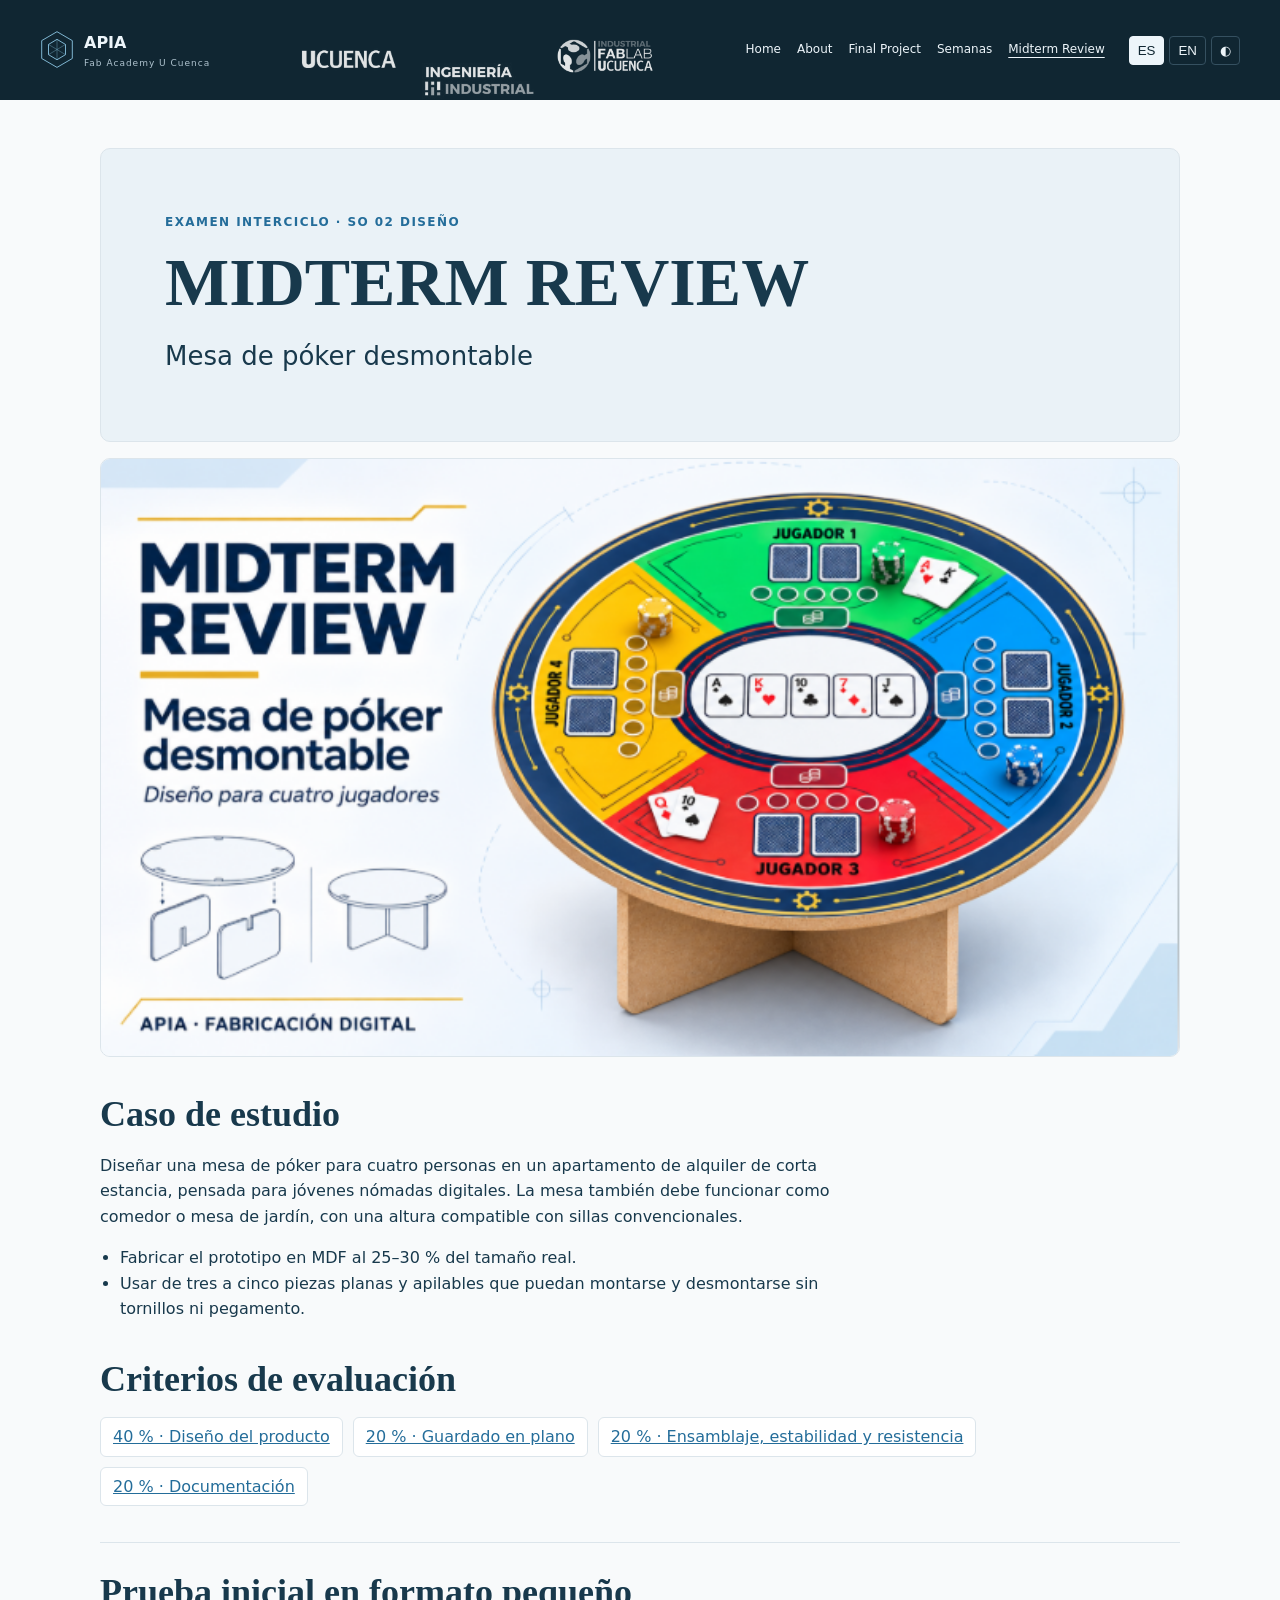
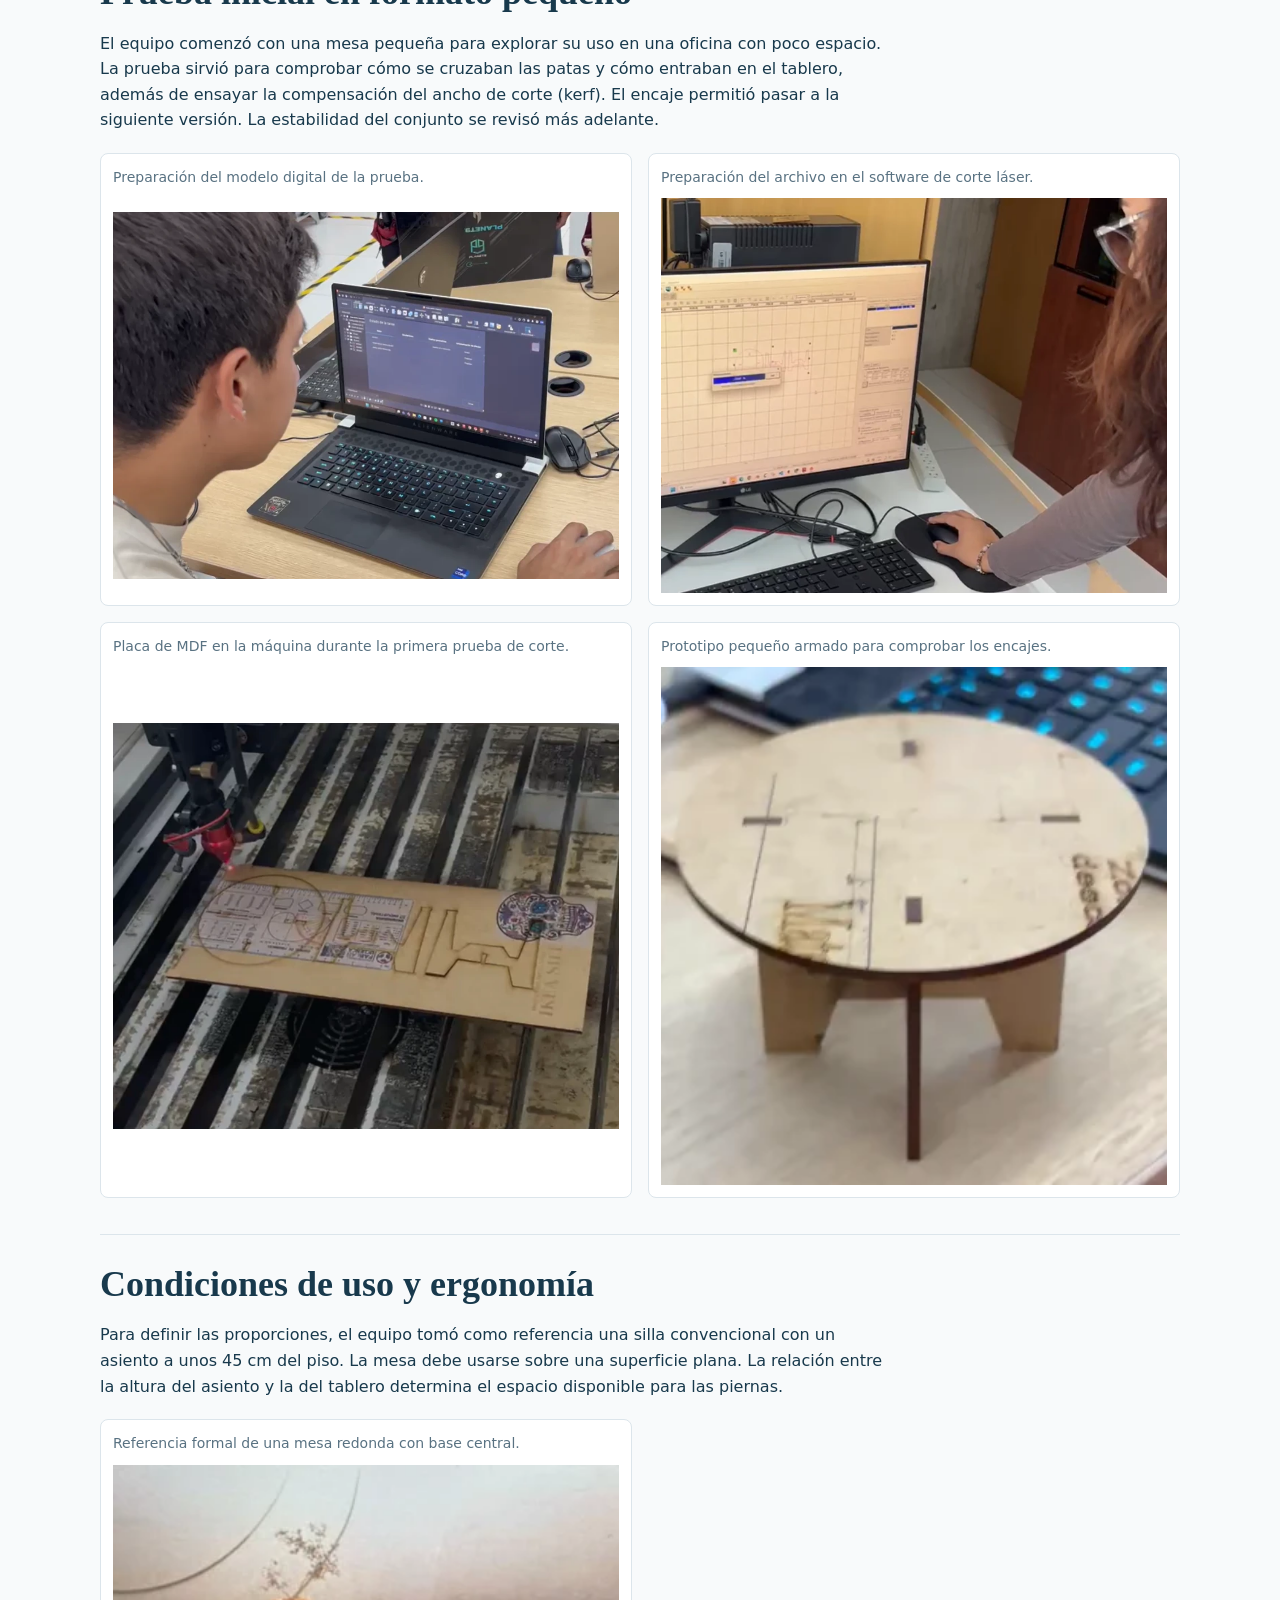
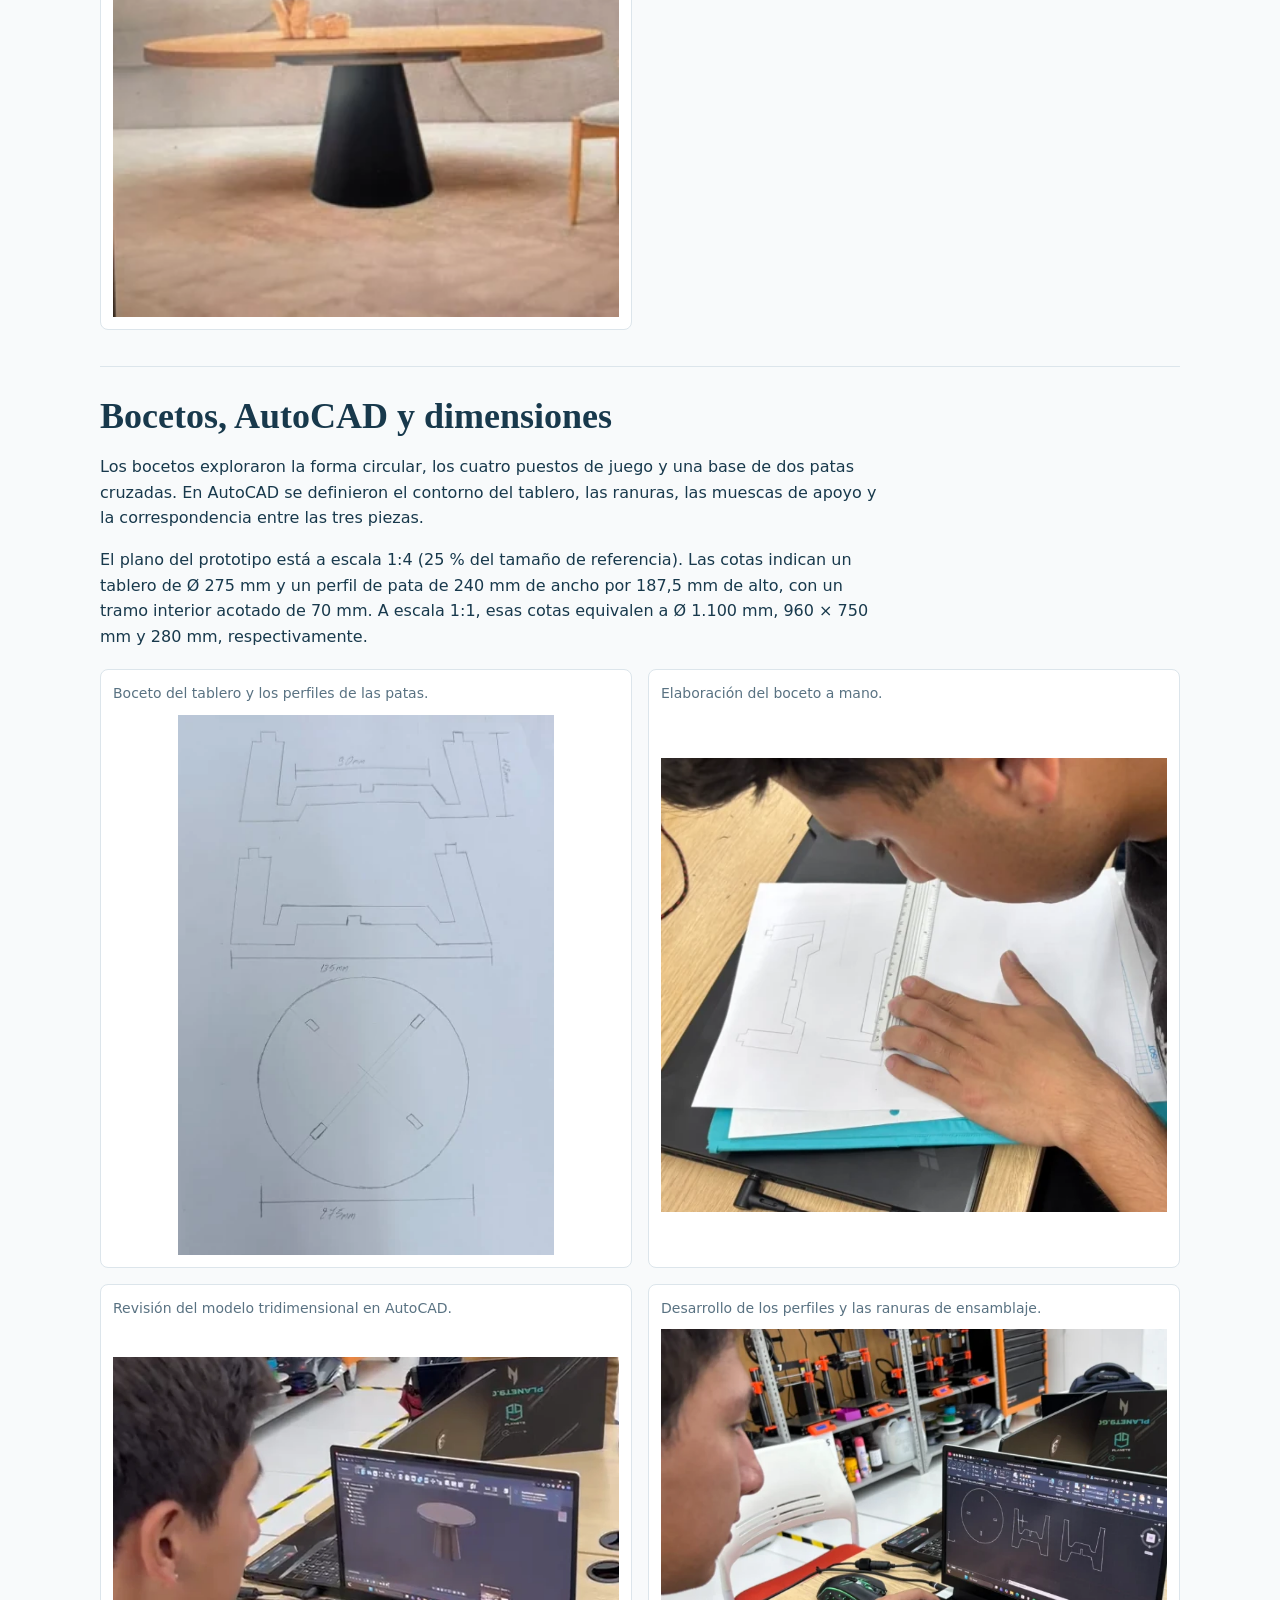
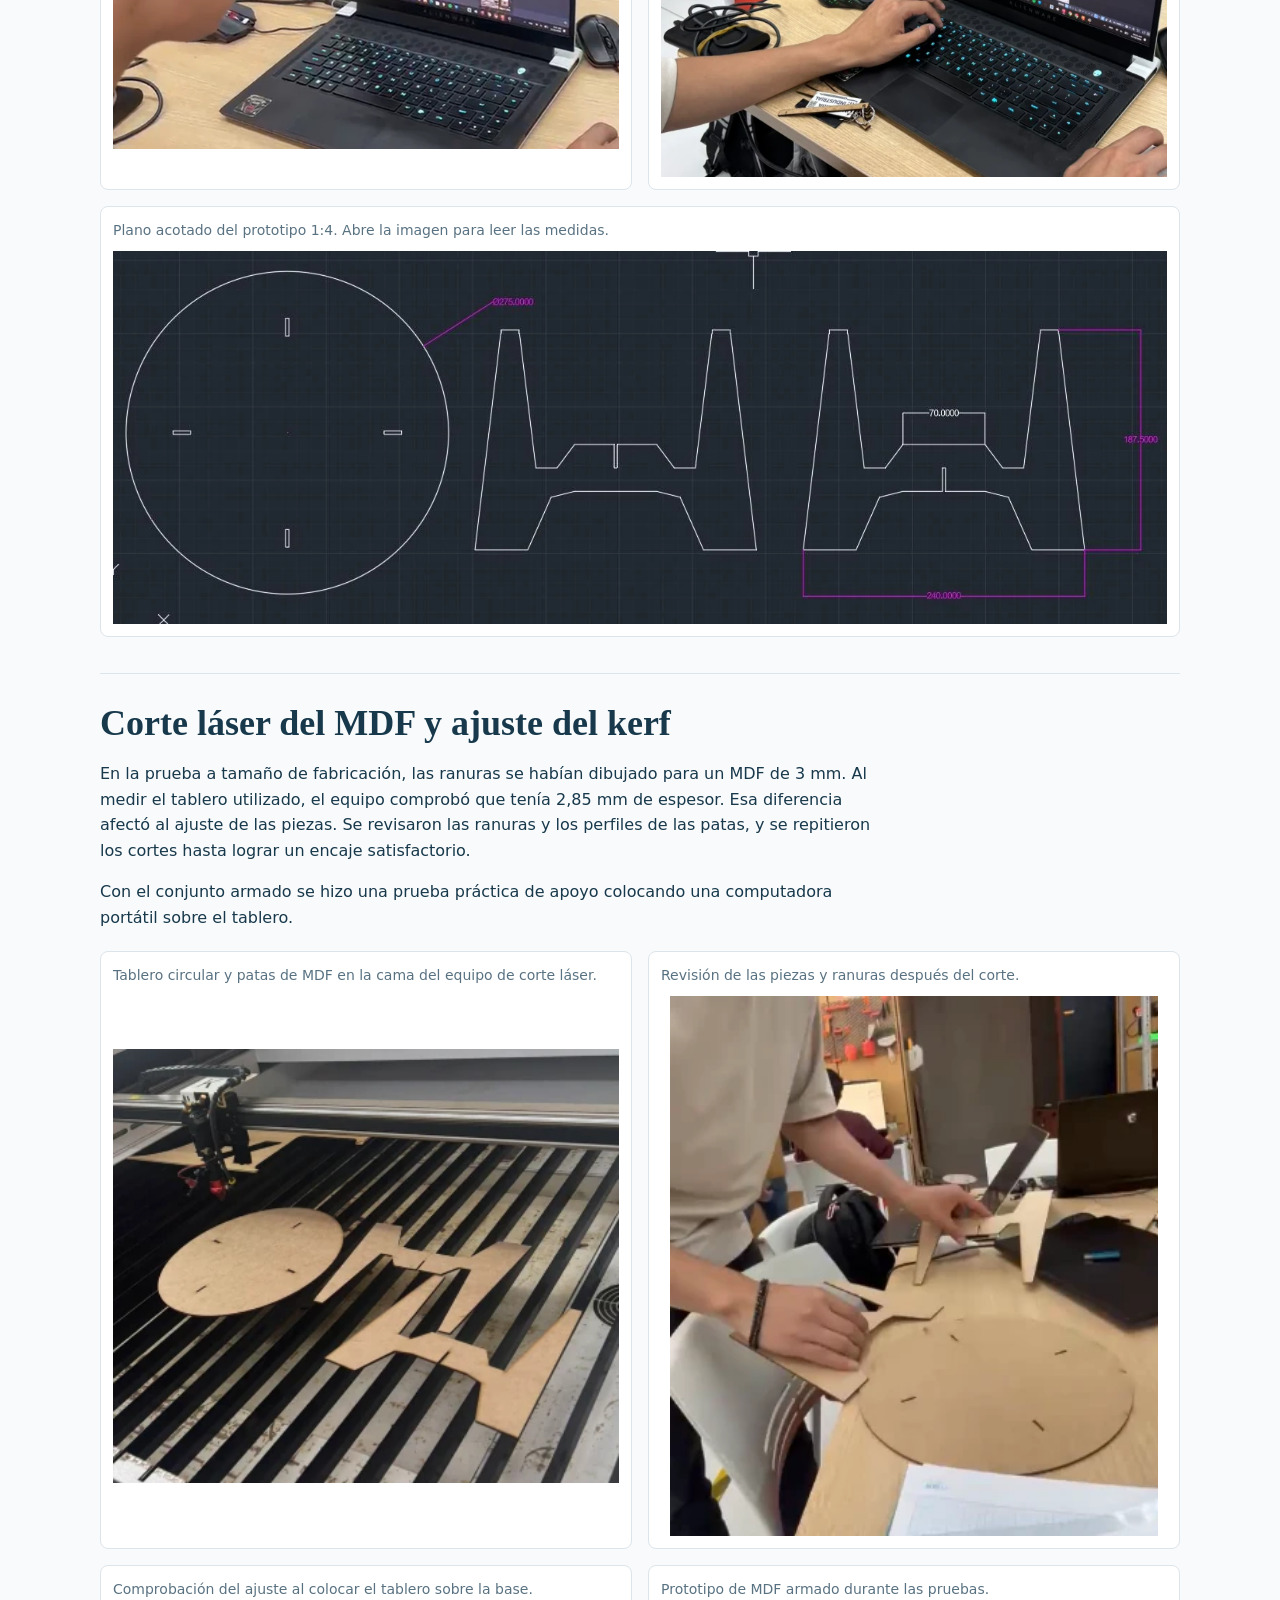
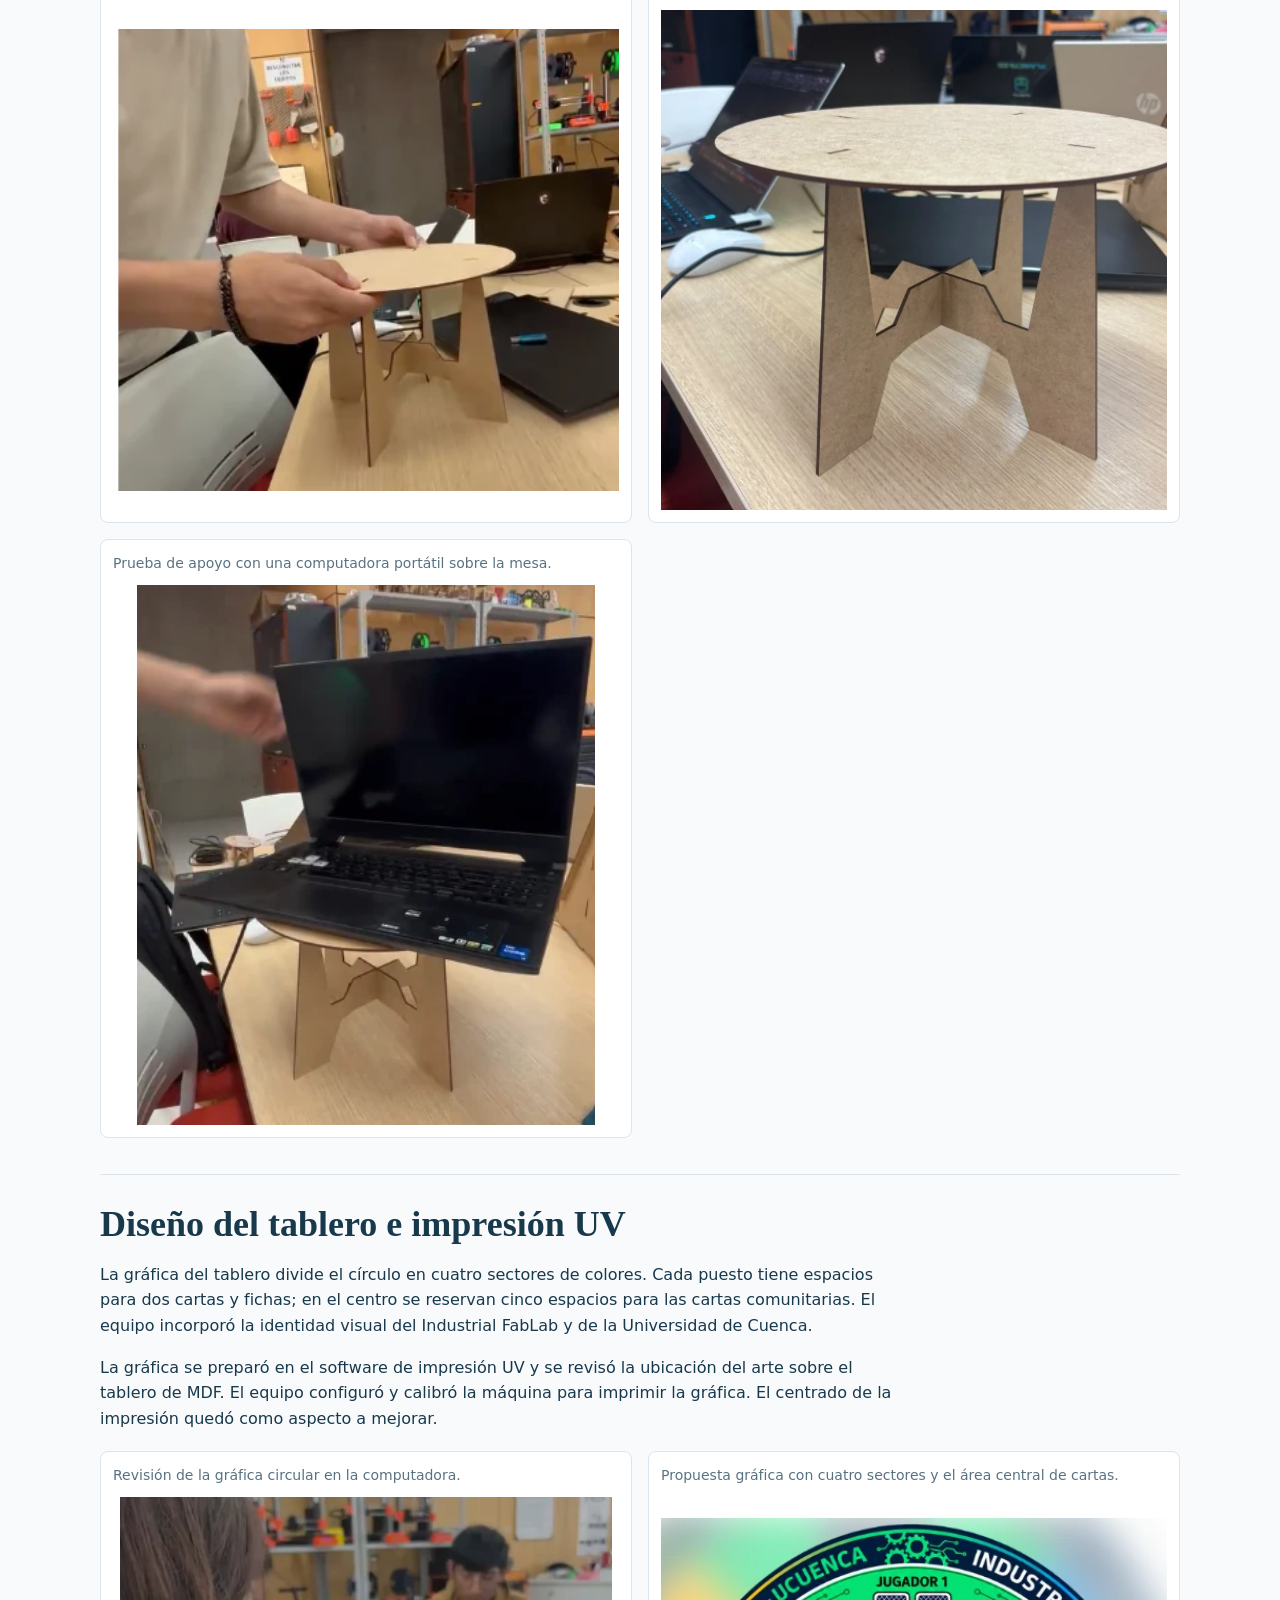
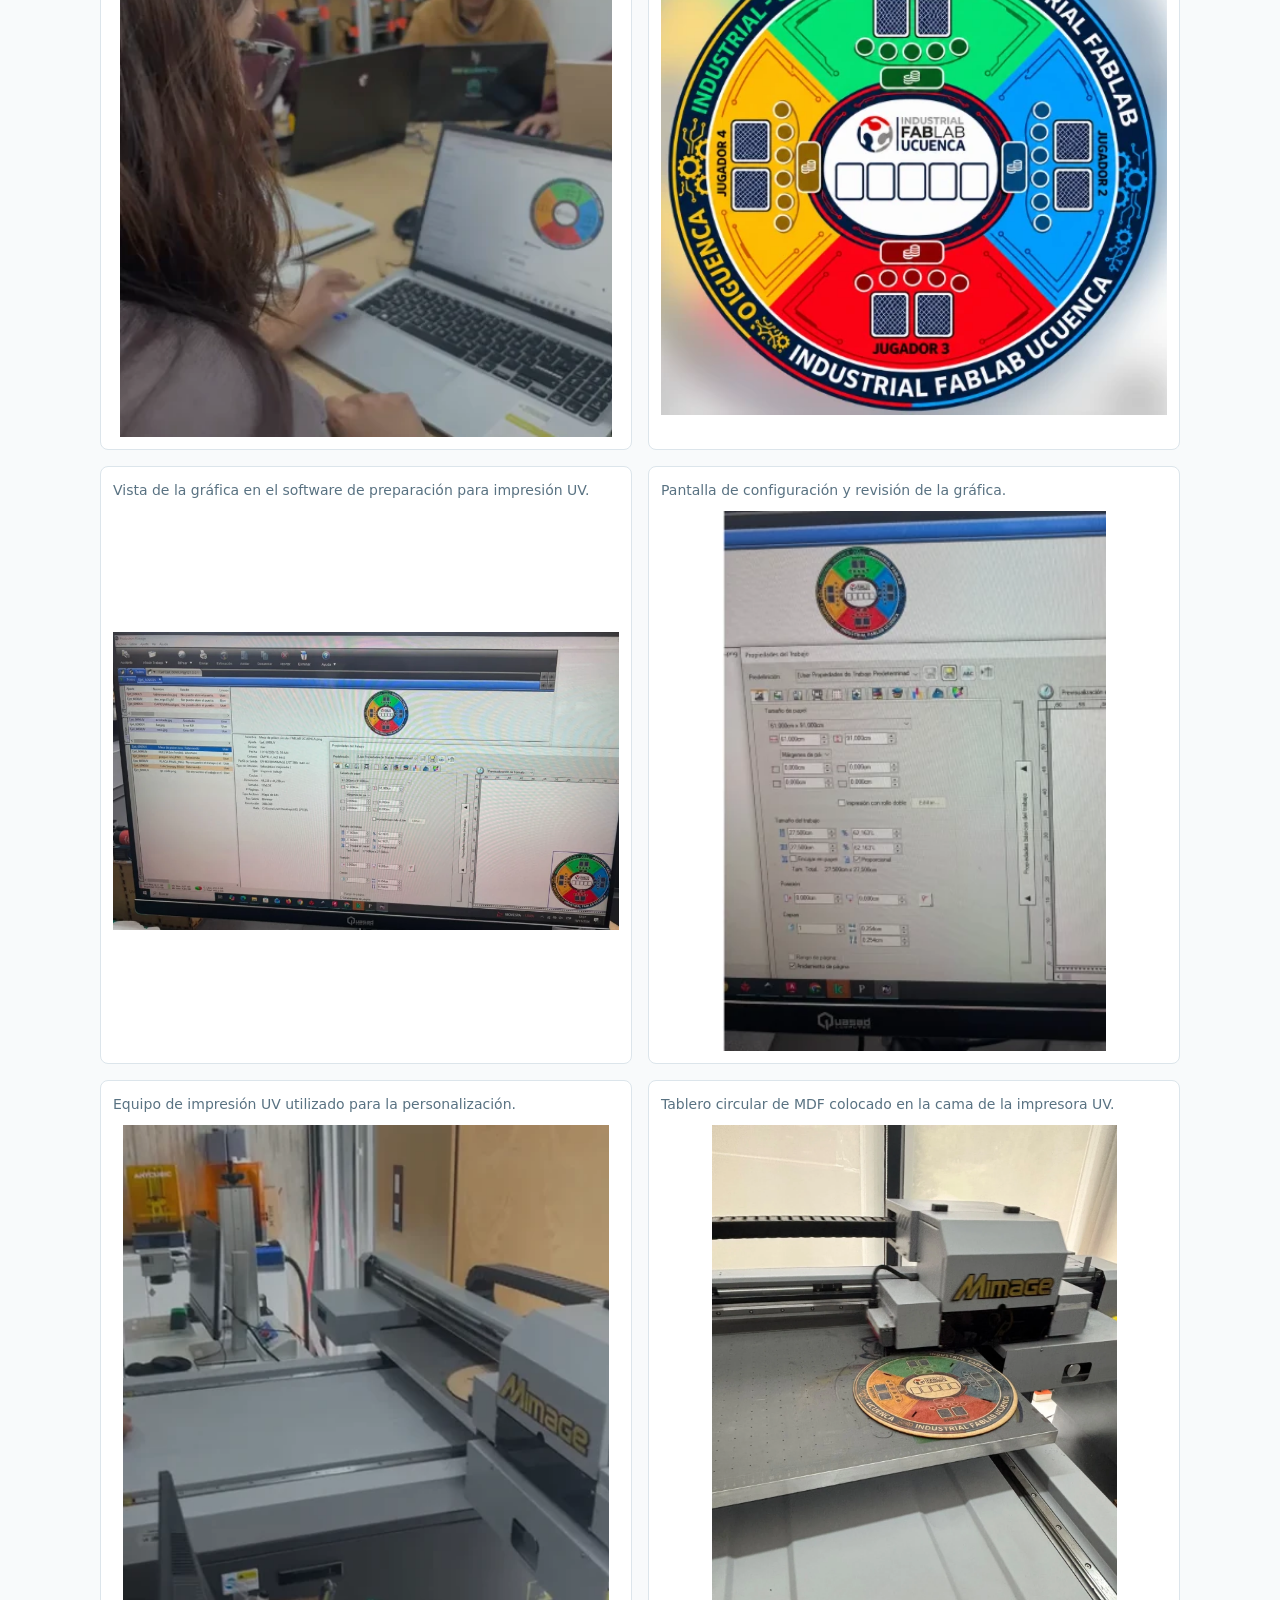
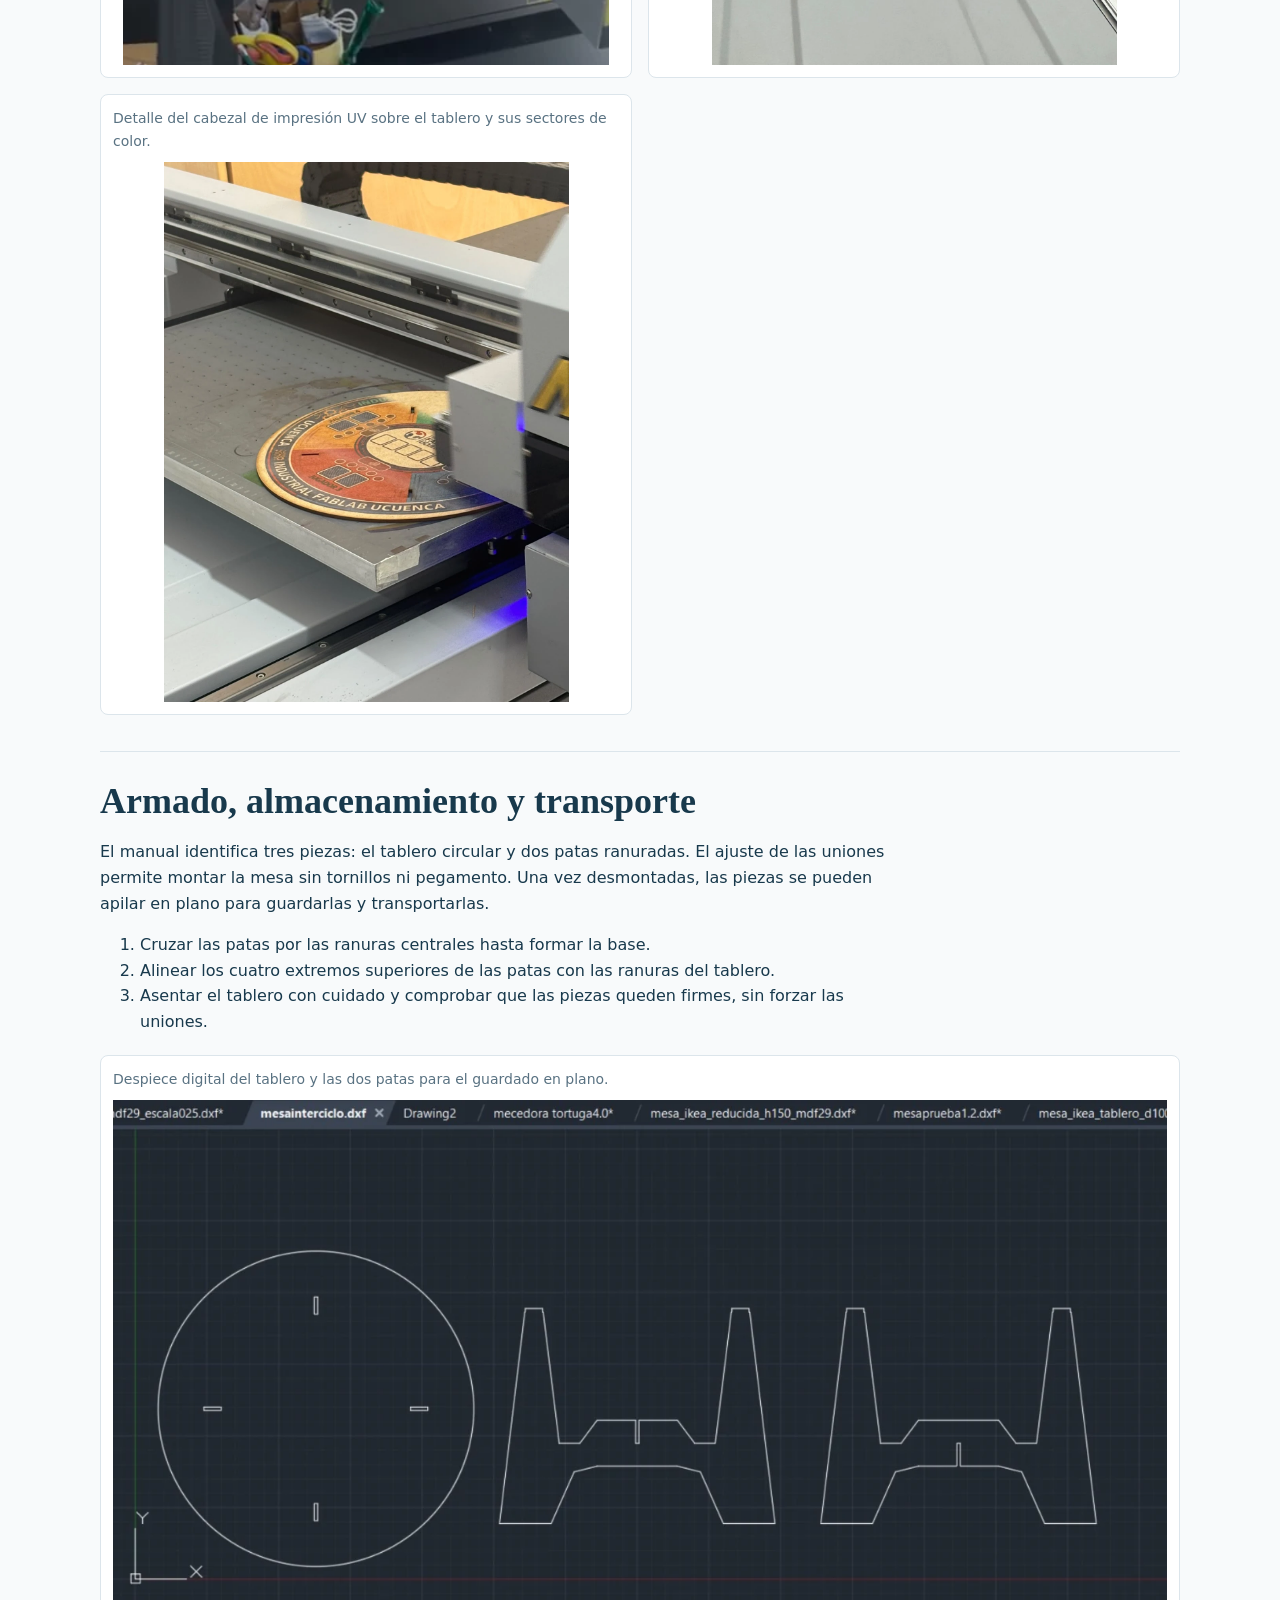
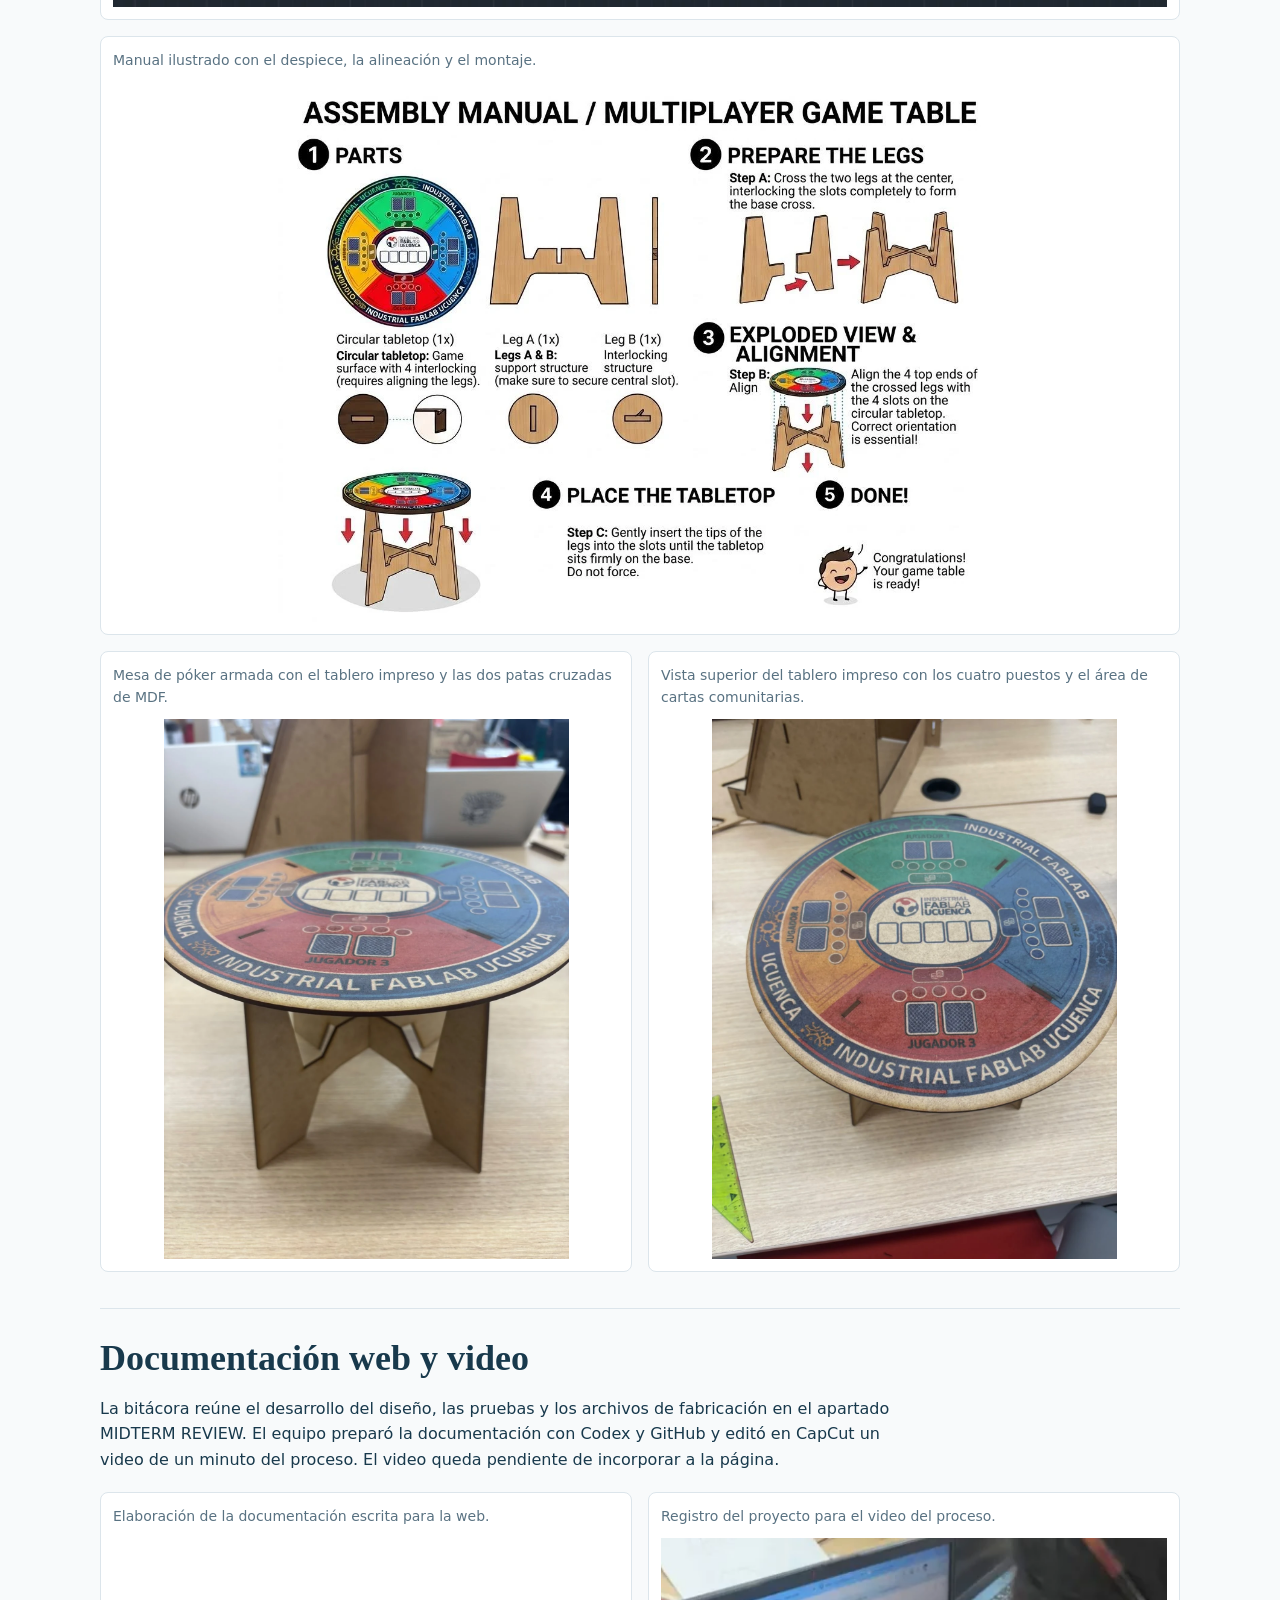
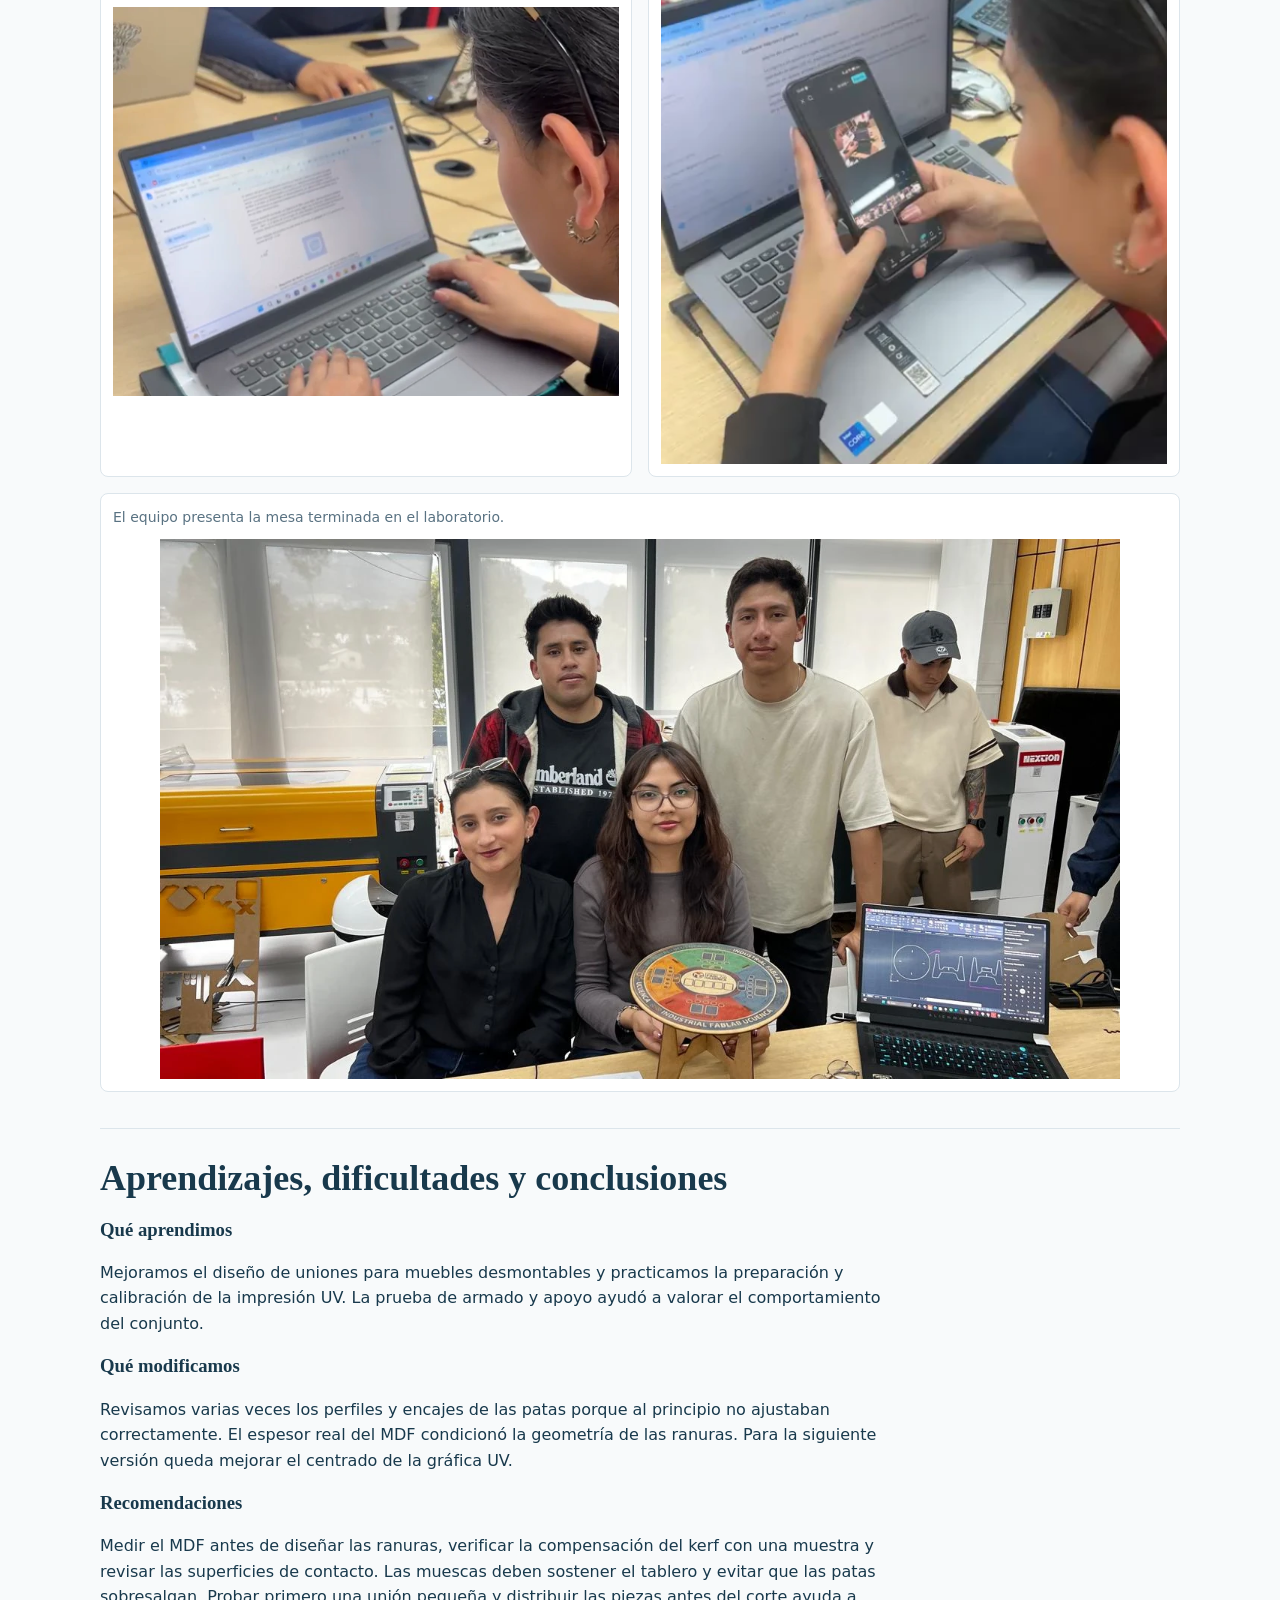
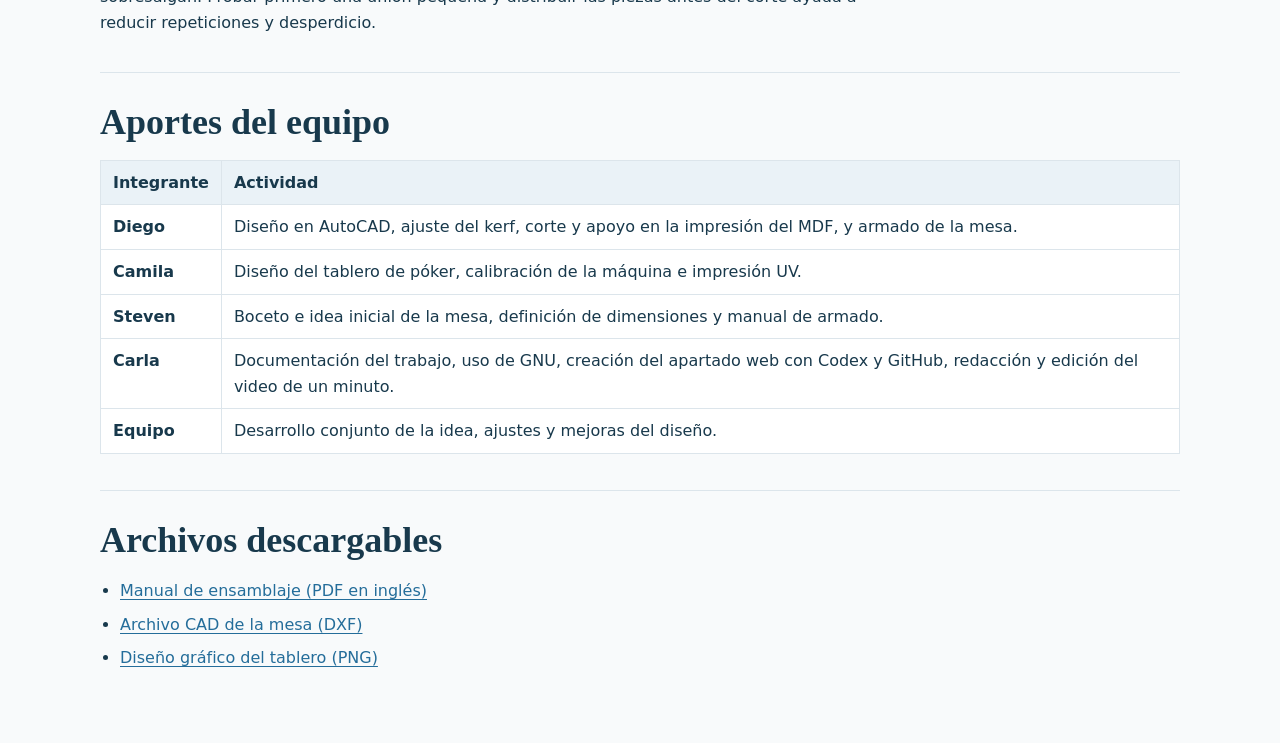
==== commit 1cbc7f70: "Correct Camila's name in midterm contributions" ====
--- a/midterm-review.html
+++ b/midterm-review.html
@@ -213,7 +213,7 @@
 
 <section class="midterm-stage" id="aportes">
 <h2><span data-language="es">Aportes del equipo</span><span data-language="en" hidden>Team contributions</span></h2>
-<table><thead><tr><th scope="col"><span data-language="es">Integrante</span><span data-language="en" hidden>Team member</span></th><th scope="col"><span data-language="es">Actividad</span><span data-language="en" hidden>Activity</span></th></tr></thead><tbody><tr><th scope="row">Diego</th><td><span data-language="es">Diseño en AutoCAD, ajuste del kerf, corte y apoyo en la impresión del MDF, y armado de la mesa.</span><span data-language="en" hidden>AutoCAD design, kerf adjustment, MDF cutting and support with printing, and table assembly.</span></td></tr><tr><th scope="row">Camilo</th><td><span data-language="es">Diseño del tablero de póker, calibración de la máquina e impresión UV.</span><span data-language="en" hidden>Poker tabletop artwork, UV printer calibration and UV printing.</span></td></tr><tr><th scope="row">Steven</th><td><span data-language="es">Boceto e idea inicial de la mesa, definición de dimensiones y manual de armado.</span><span data-language="en" hidden>Initial table concept and sketch, dimensioning and assembly manual.</span></td></tr><tr><th scope="row">Carla</th><td><span data-language="es">Documentación del trabajo, uso de GNU, creación del apartado web con Codex y GitHub, redacción y edición del video de un minuto.</span><span data-language="en" hidden>Project documentation, use of GNU, website section built with Codex and GitHub, writing and editing the one-minute video.</span></td></tr><tr><th scope="row"><span data-language="es">Equipo</span><span data-language="en" hidden>Team</span></th><td><span data-language="es">Desarrollo conjunto de la idea, ajustes y mejoras del diseño.</span><span data-language="en" hidden>Joint development of the concept, design adjustments and improvements.</span></td></tr></tbody></table>
+<table><thead><tr><th scope="col"><span data-language="es">Integrante</span><span data-language="en" hidden>Team member</span></th><th scope="col"><span data-language="es">Actividad</span><span data-language="en" hidden>Activity</span></th></tr></thead><tbody><tr><th scope="row">Diego</th><td><span data-language="es">Diseño en AutoCAD, ajuste del kerf, corte y apoyo en la impresión del MDF, y armado de la mesa.</span><span data-language="en" hidden>AutoCAD design, kerf adjustment, MDF cutting and support with printing, and table assembly.</span></td></tr><tr><th scope="row">Camila</th><td><span data-language="es">Diseño del tablero de póker, calibración de la máquina e impresión UV.</span><span data-language="en" hidden>Poker tabletop artwork, UV printer calibration and UV printing.</span></td></tr><tr><th scope="row">Steven</th><td><span data-language="es">Boceto e idea inicial de la mesa, definición de dimensiones y manual de armado.</span><span data-language="en" hidden>Initial table concept and sketch, dimensioning and assembly manual.</span></td></tr><tr><th scope="row">Carla</th><td><span data-language="es">Documentación del trabajo, uso de GNU, creación del apartado web con Codex y GitHub, redacción y edición del video de un minuto.</span><span data-language="en" hidden>Project documentation, use of GNU, website section built with Codex and GitHub, writing and editing the one-minute video.</span></td></tr><tr><th scope="row"><span data-language="es">Equipo</span><span data-language="en" hidden>Team</span></th><td><span data-language="es">Desarrollo conjunto de la idea, ajustes y mejoras del diseño.</span><span data-language="en" hidden>Joint development of the concept, design adjustments and improvements.</span></td></tr></tbody></table>
 </section>
 
 <section class="midterm-stage" id="descargas">
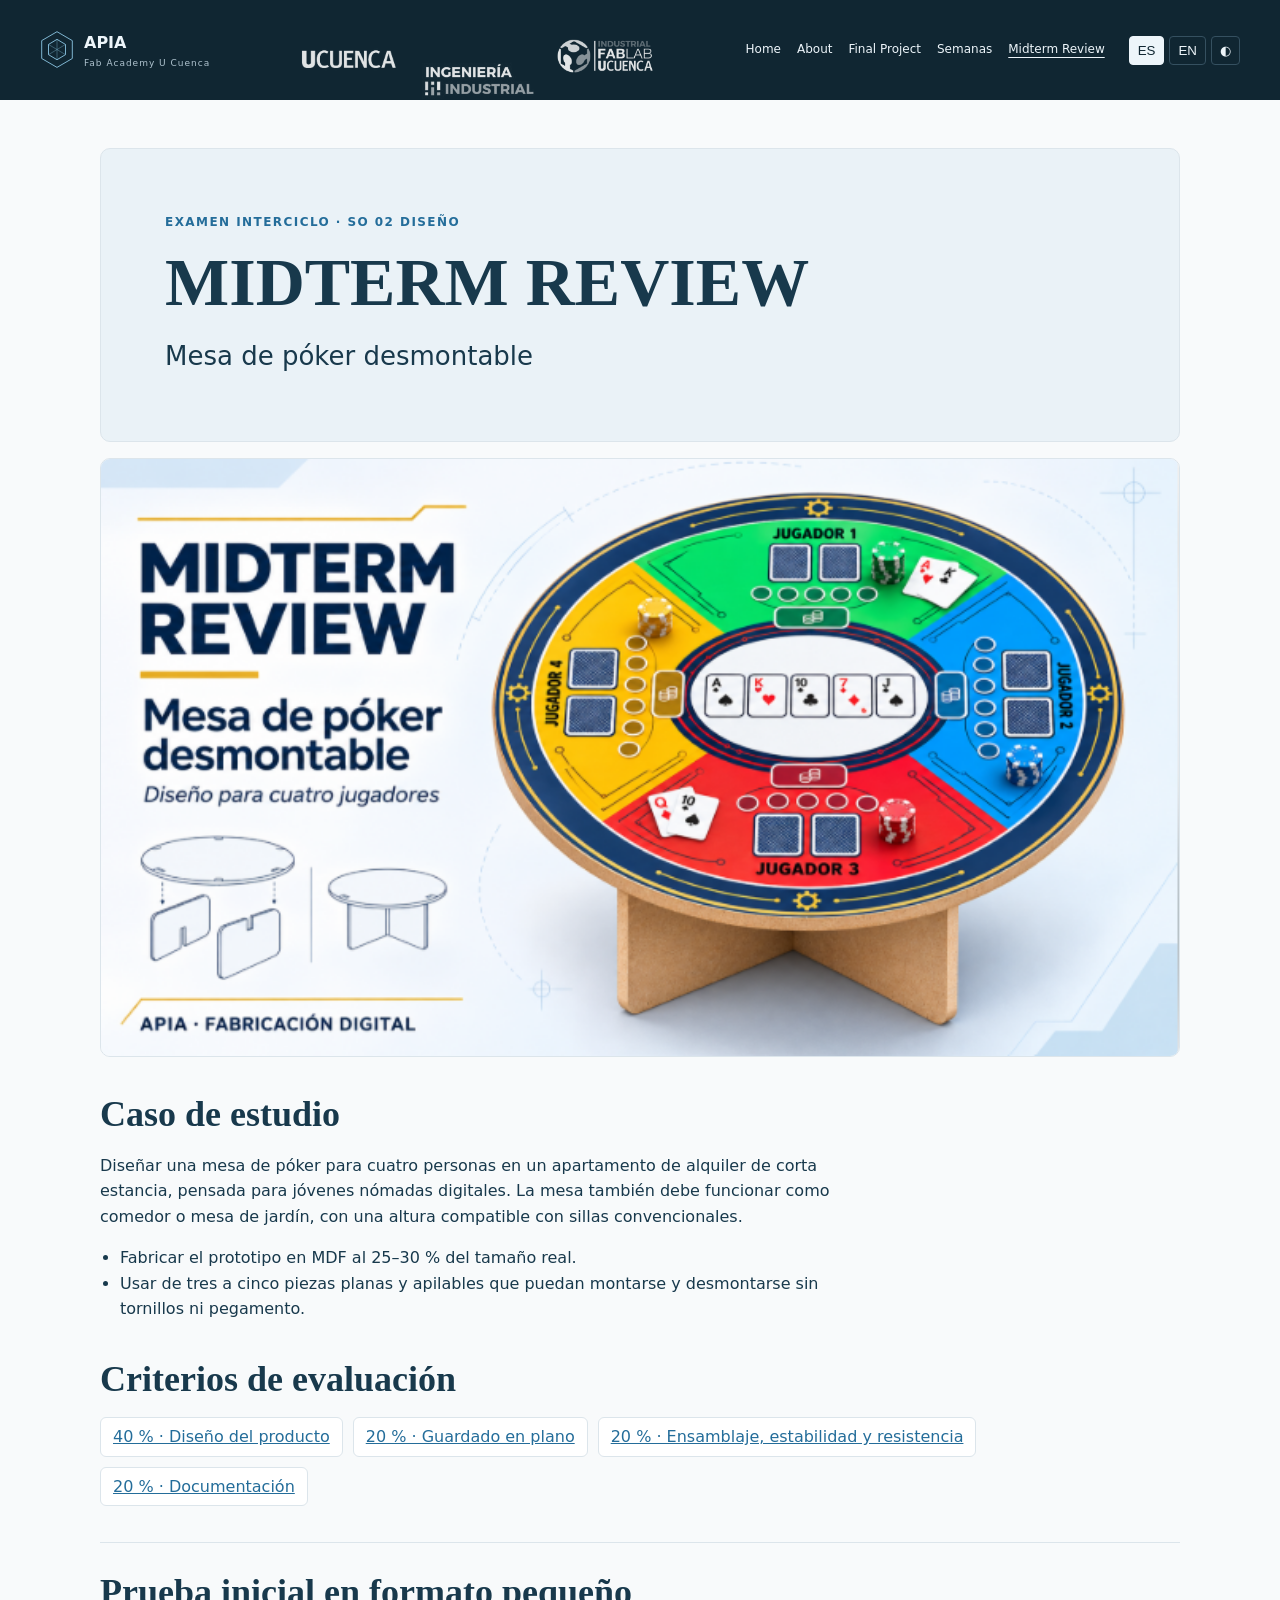
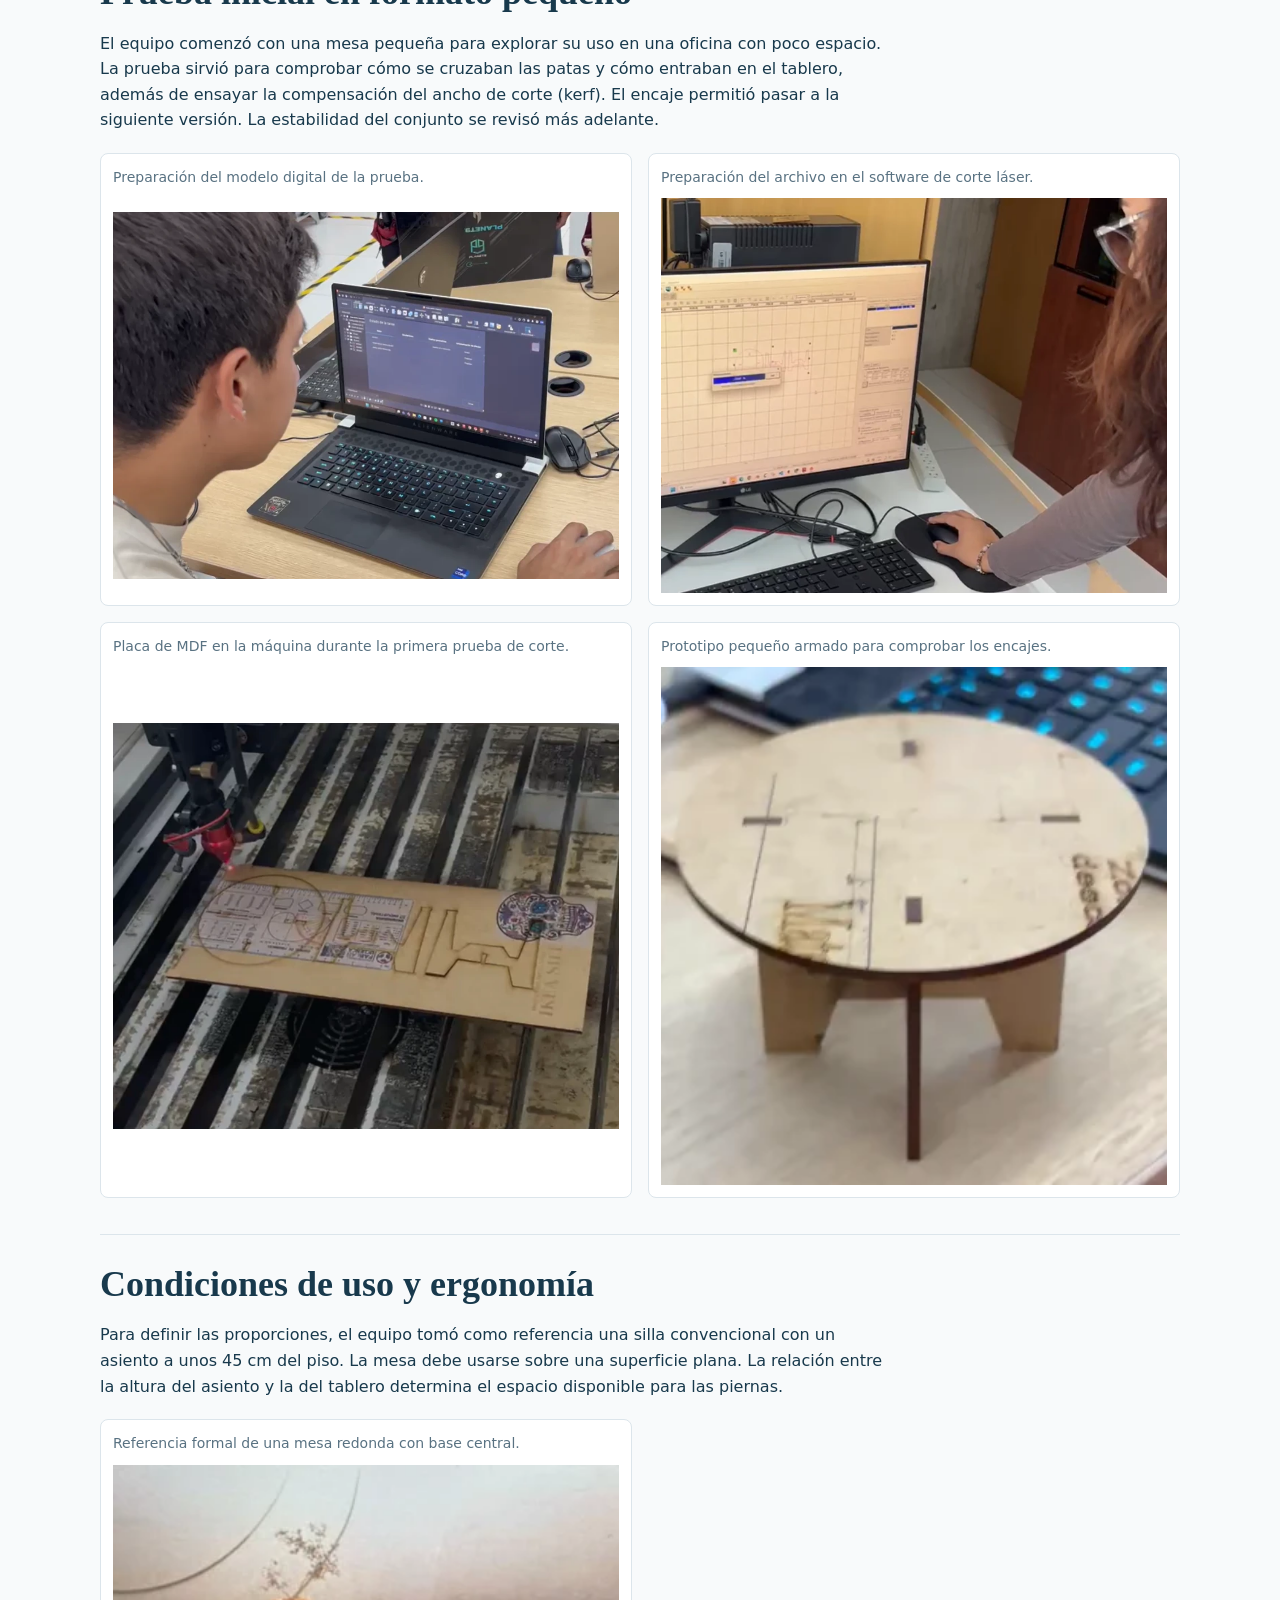
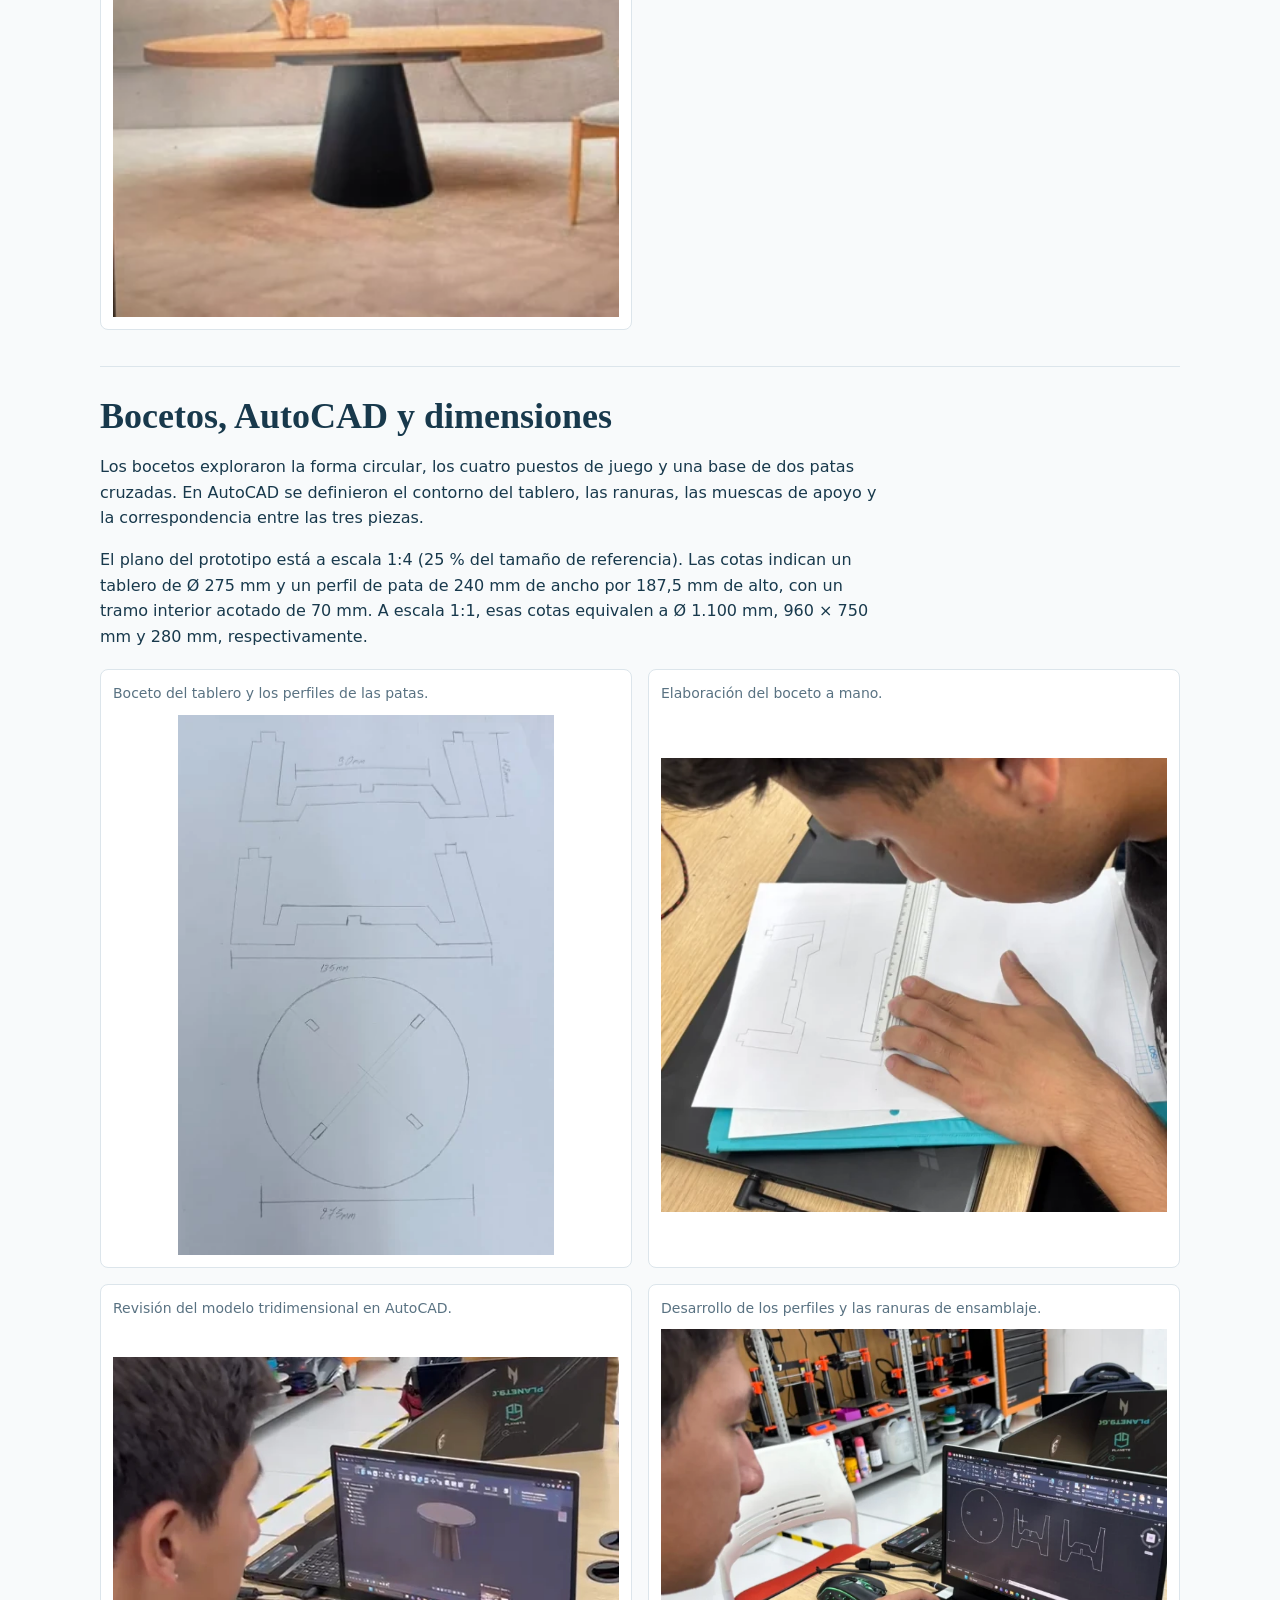
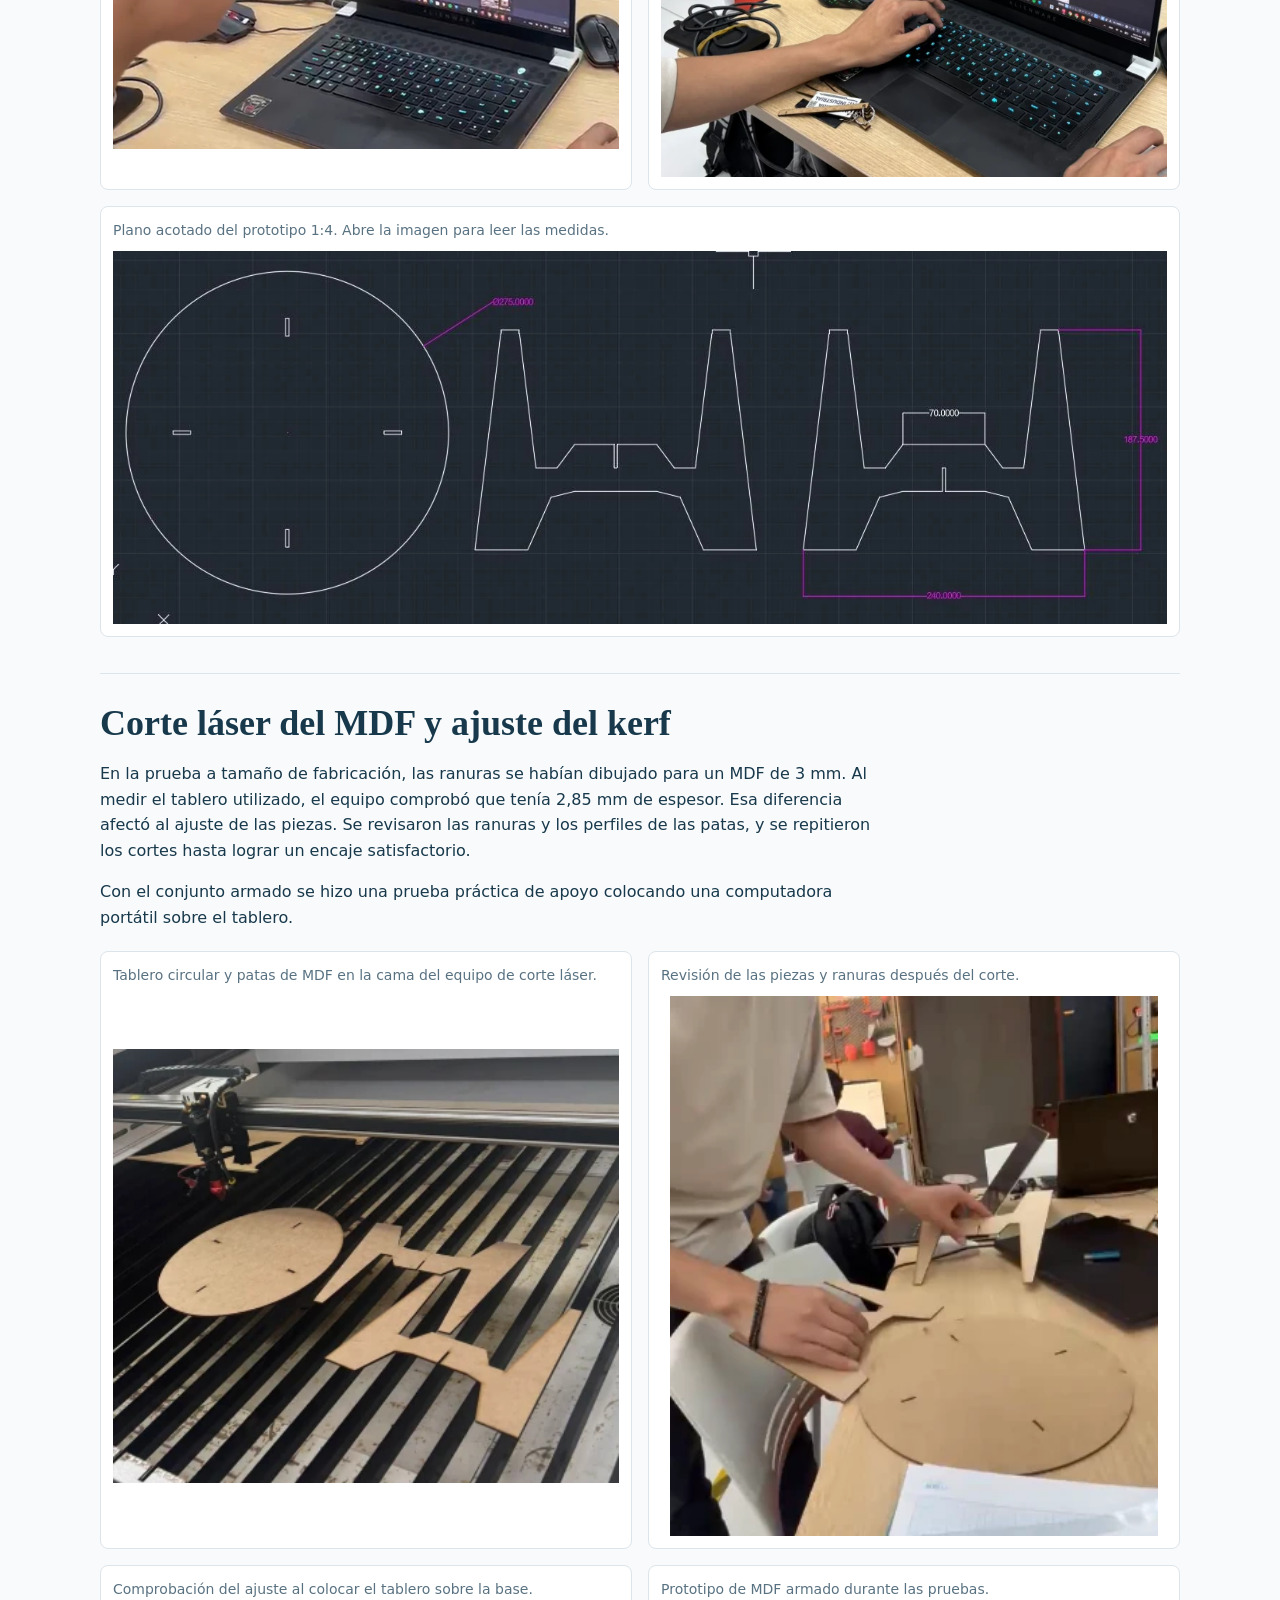
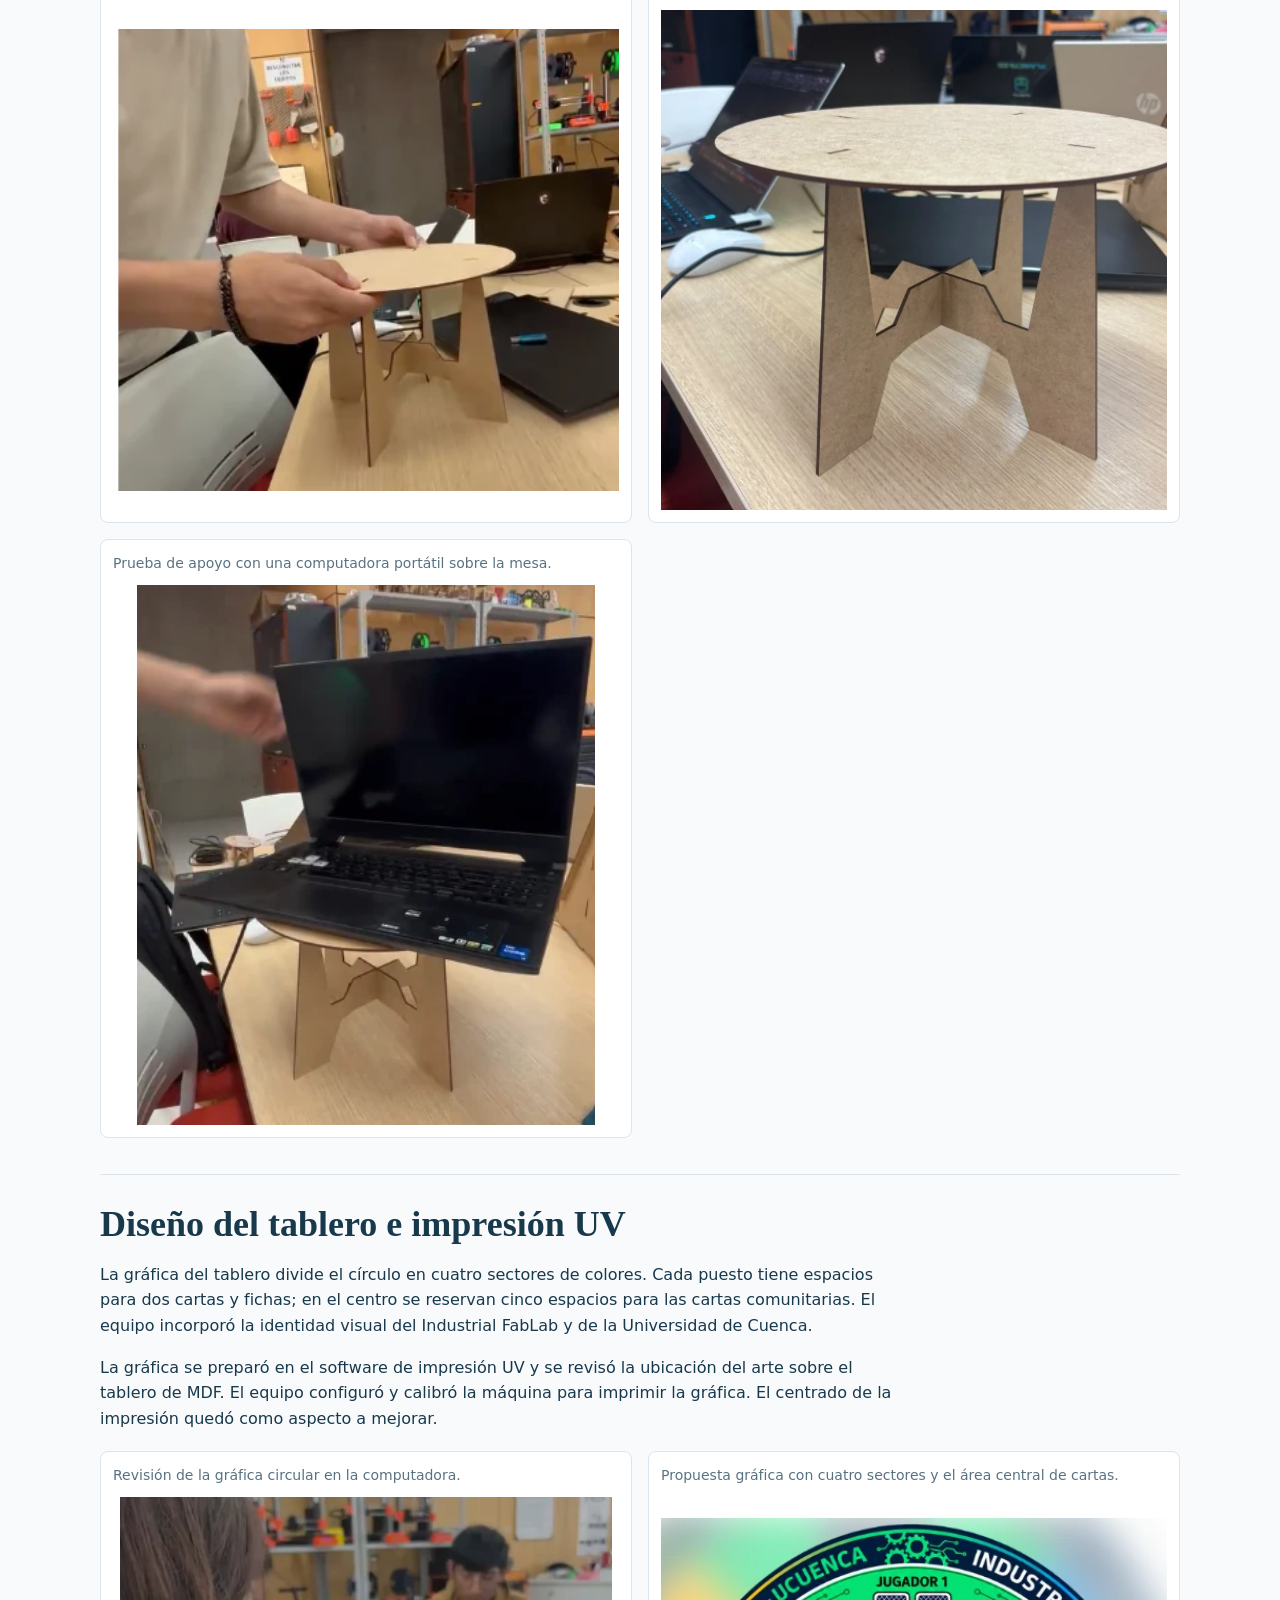
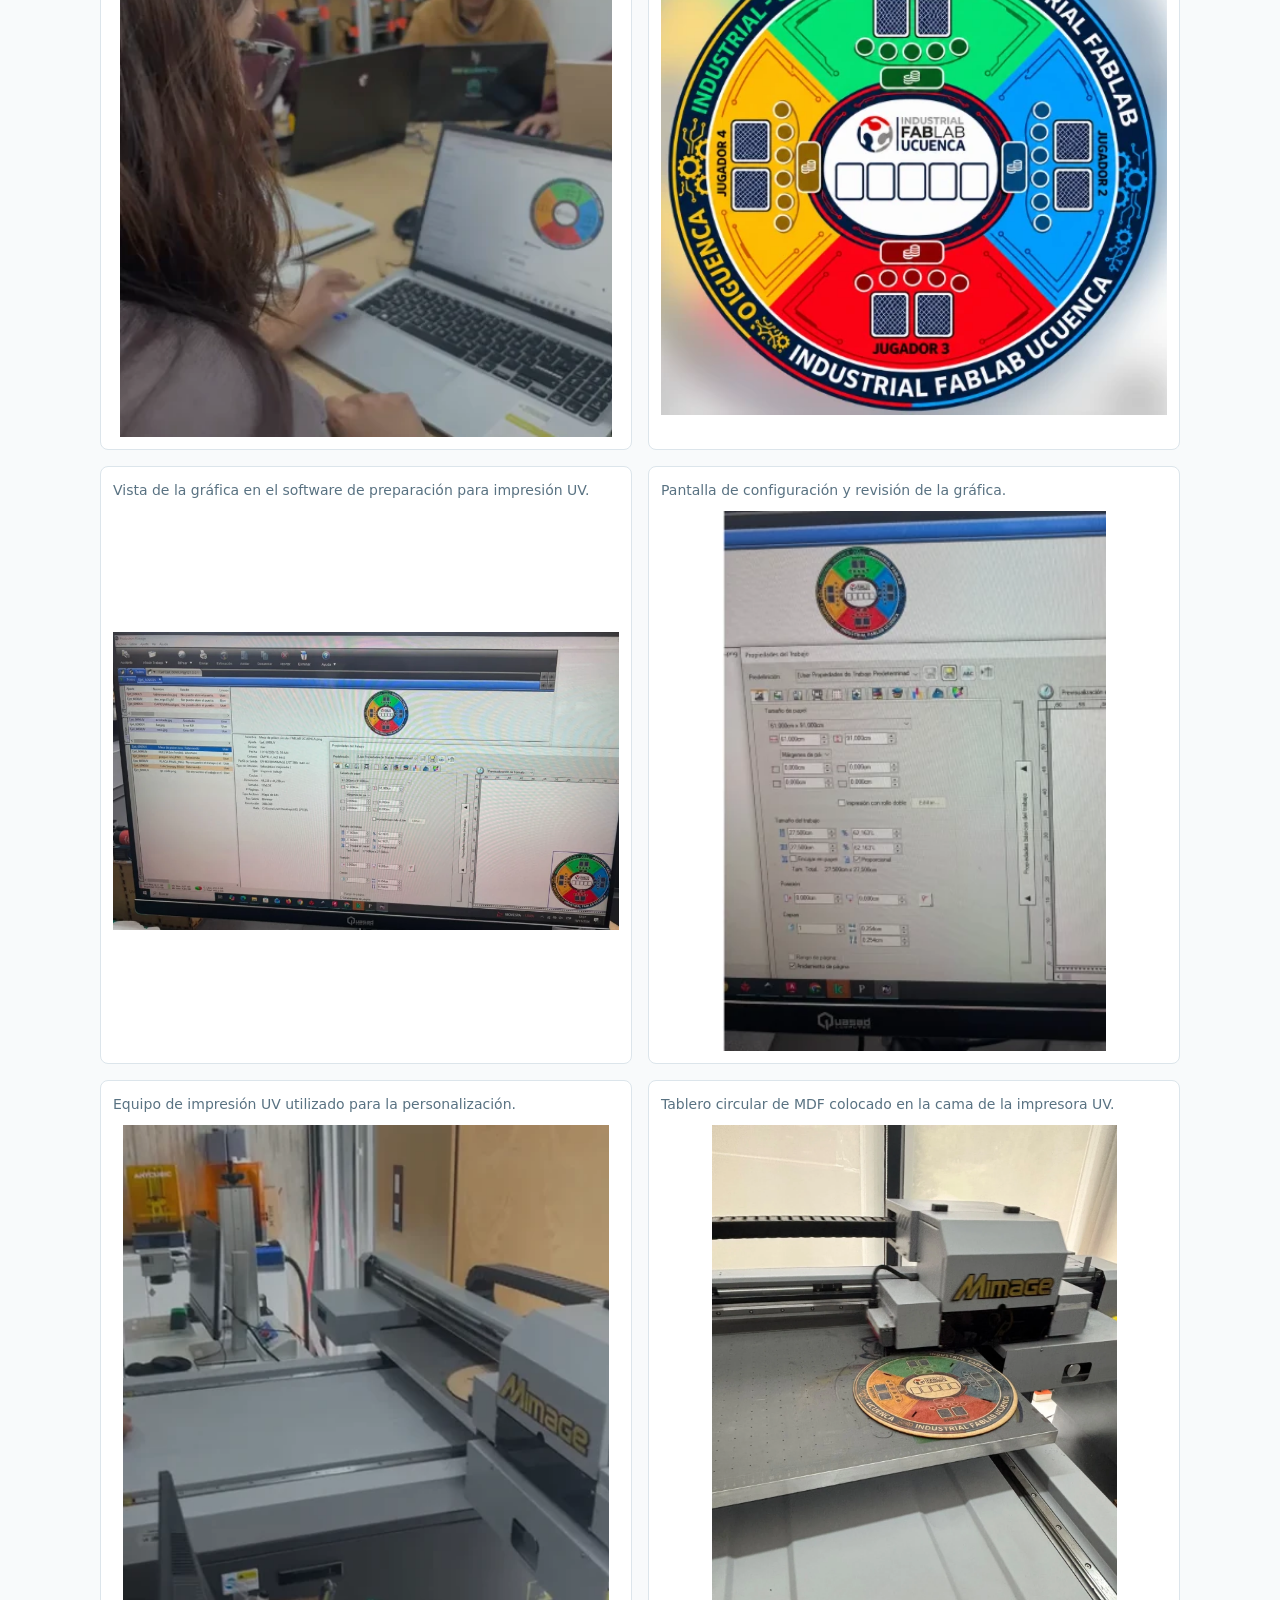
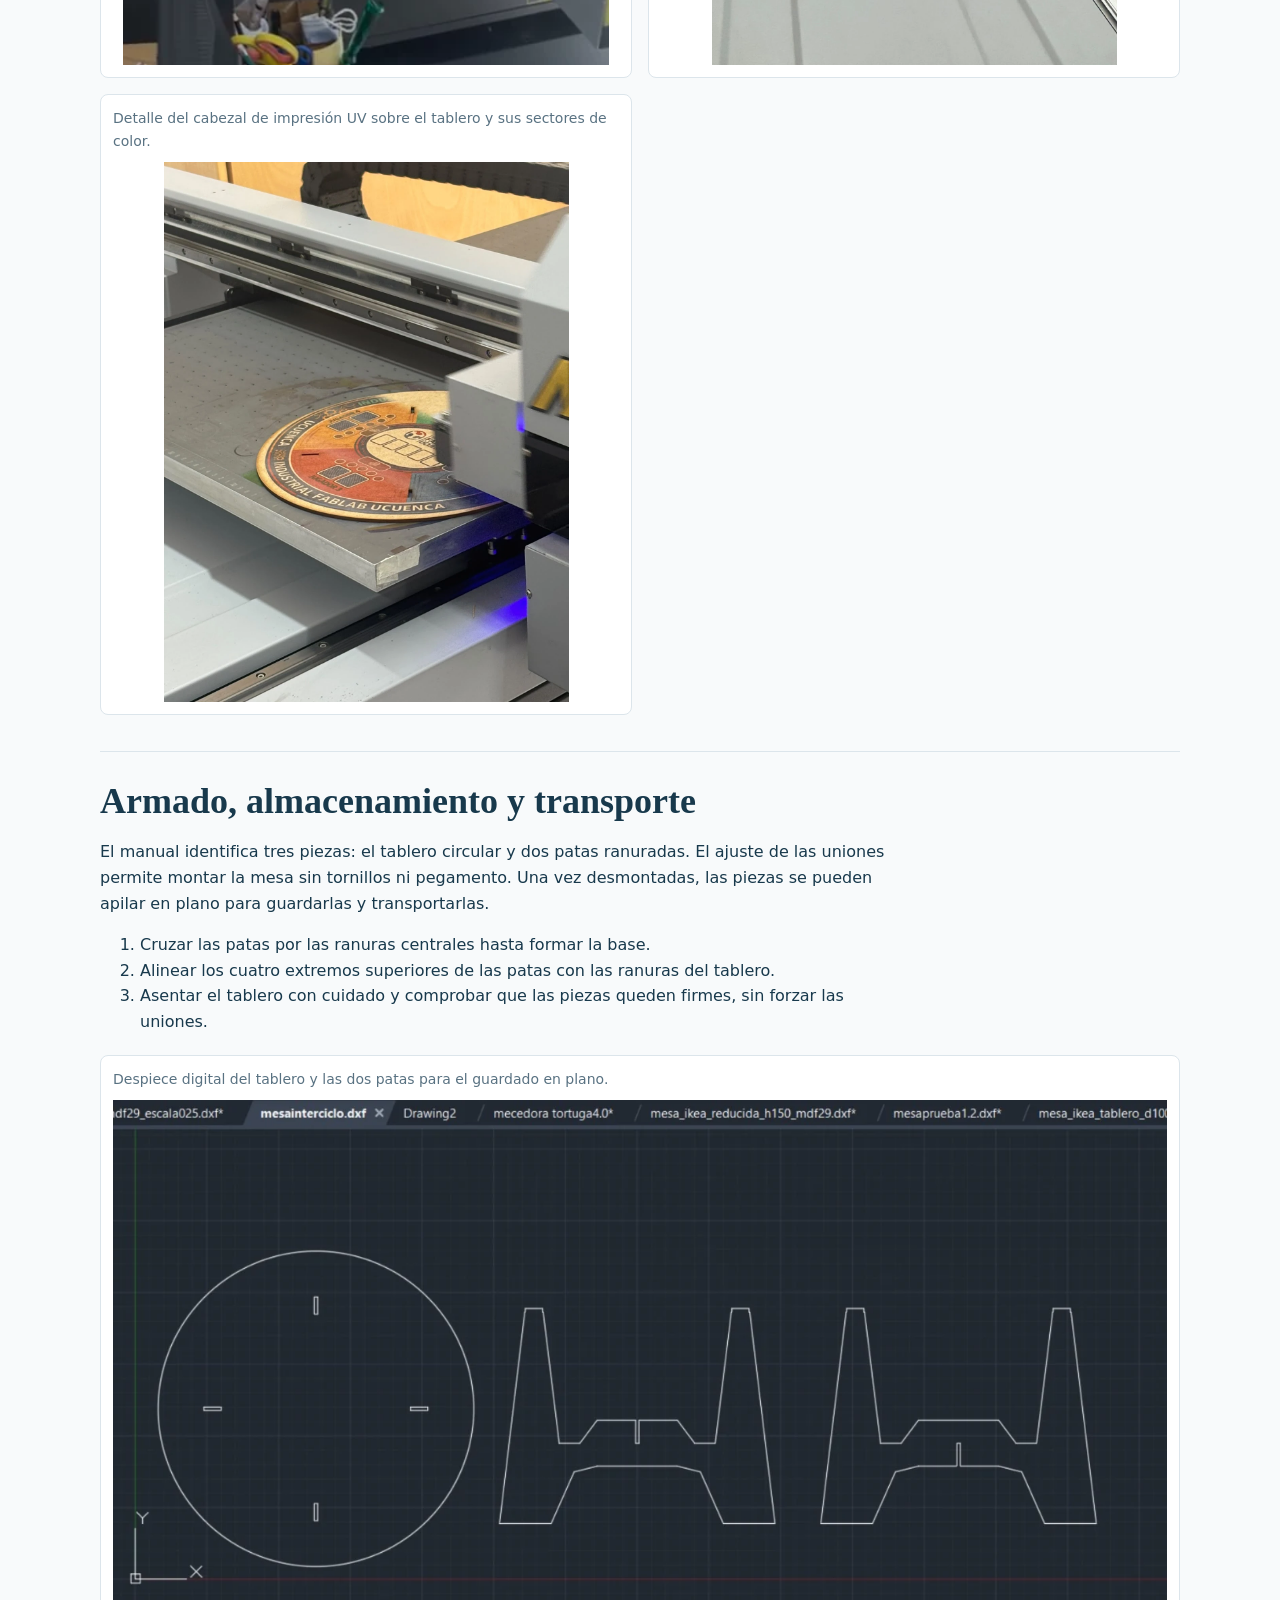
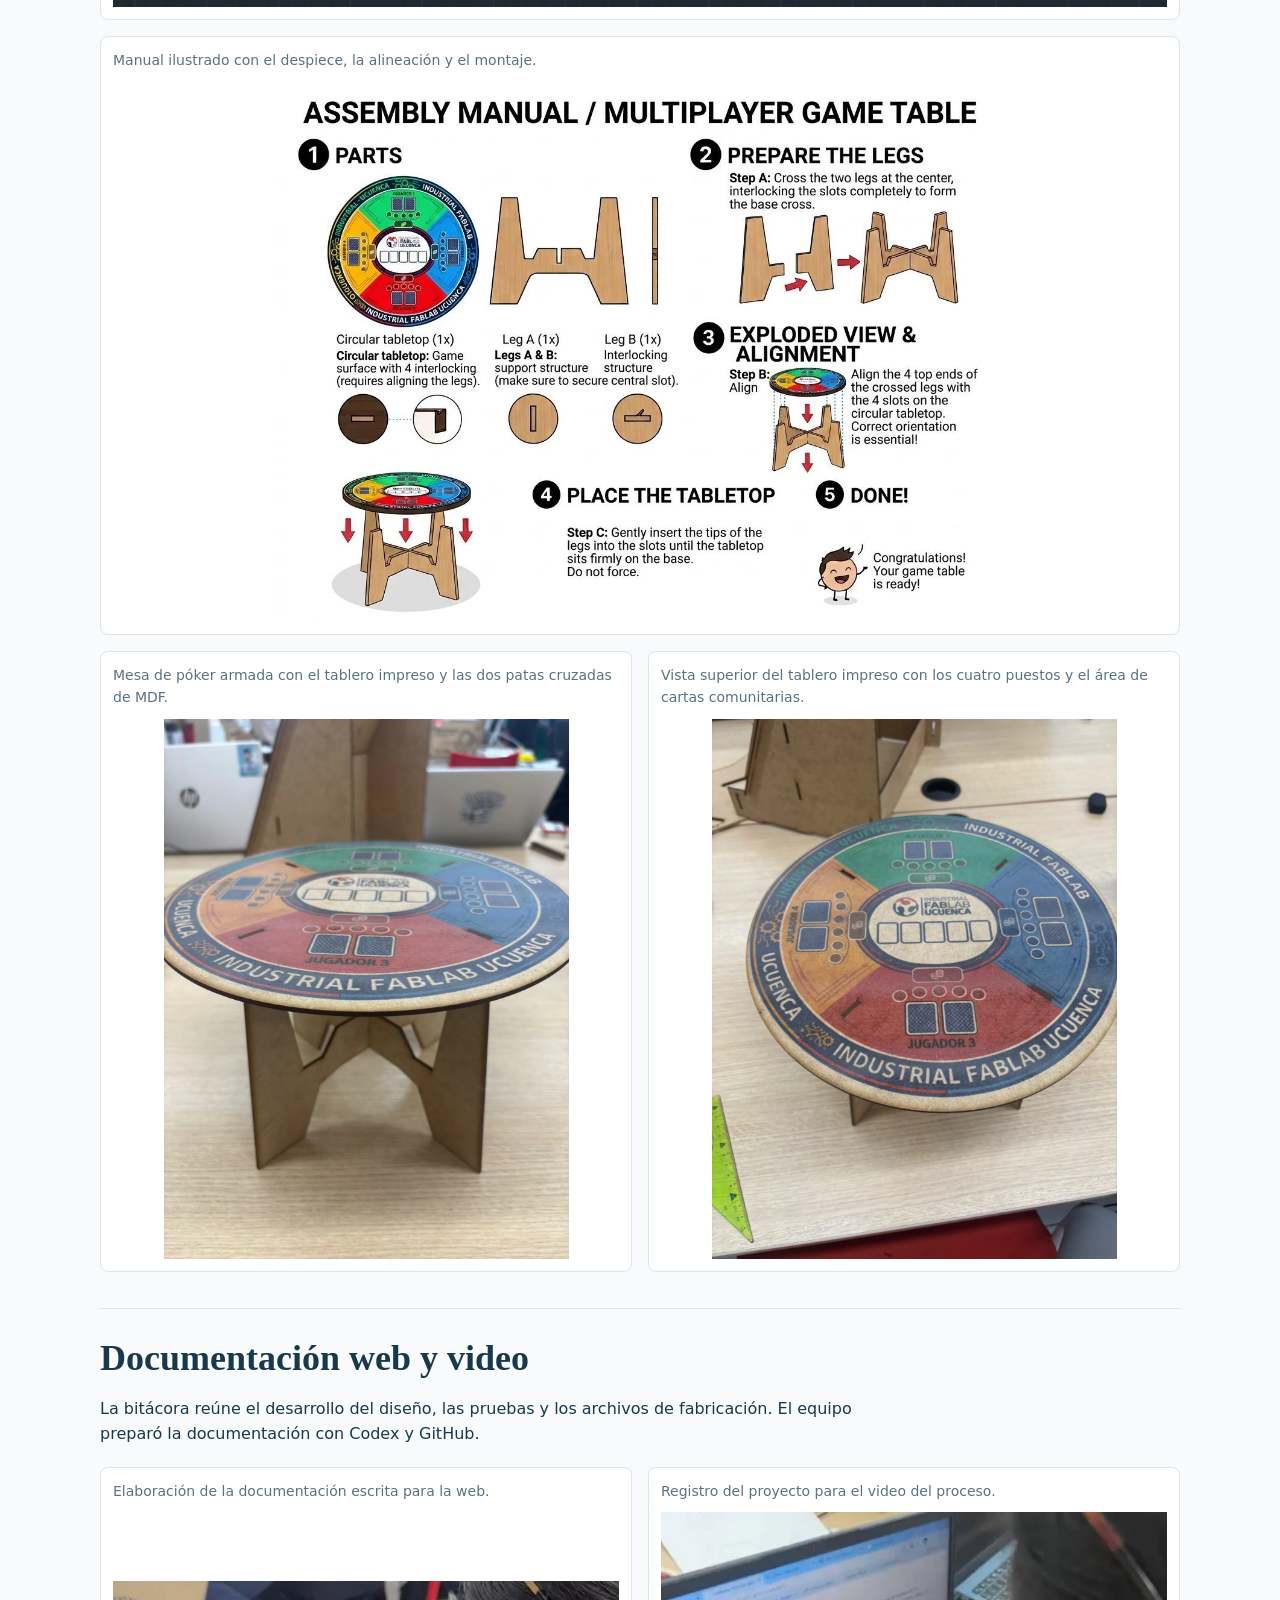
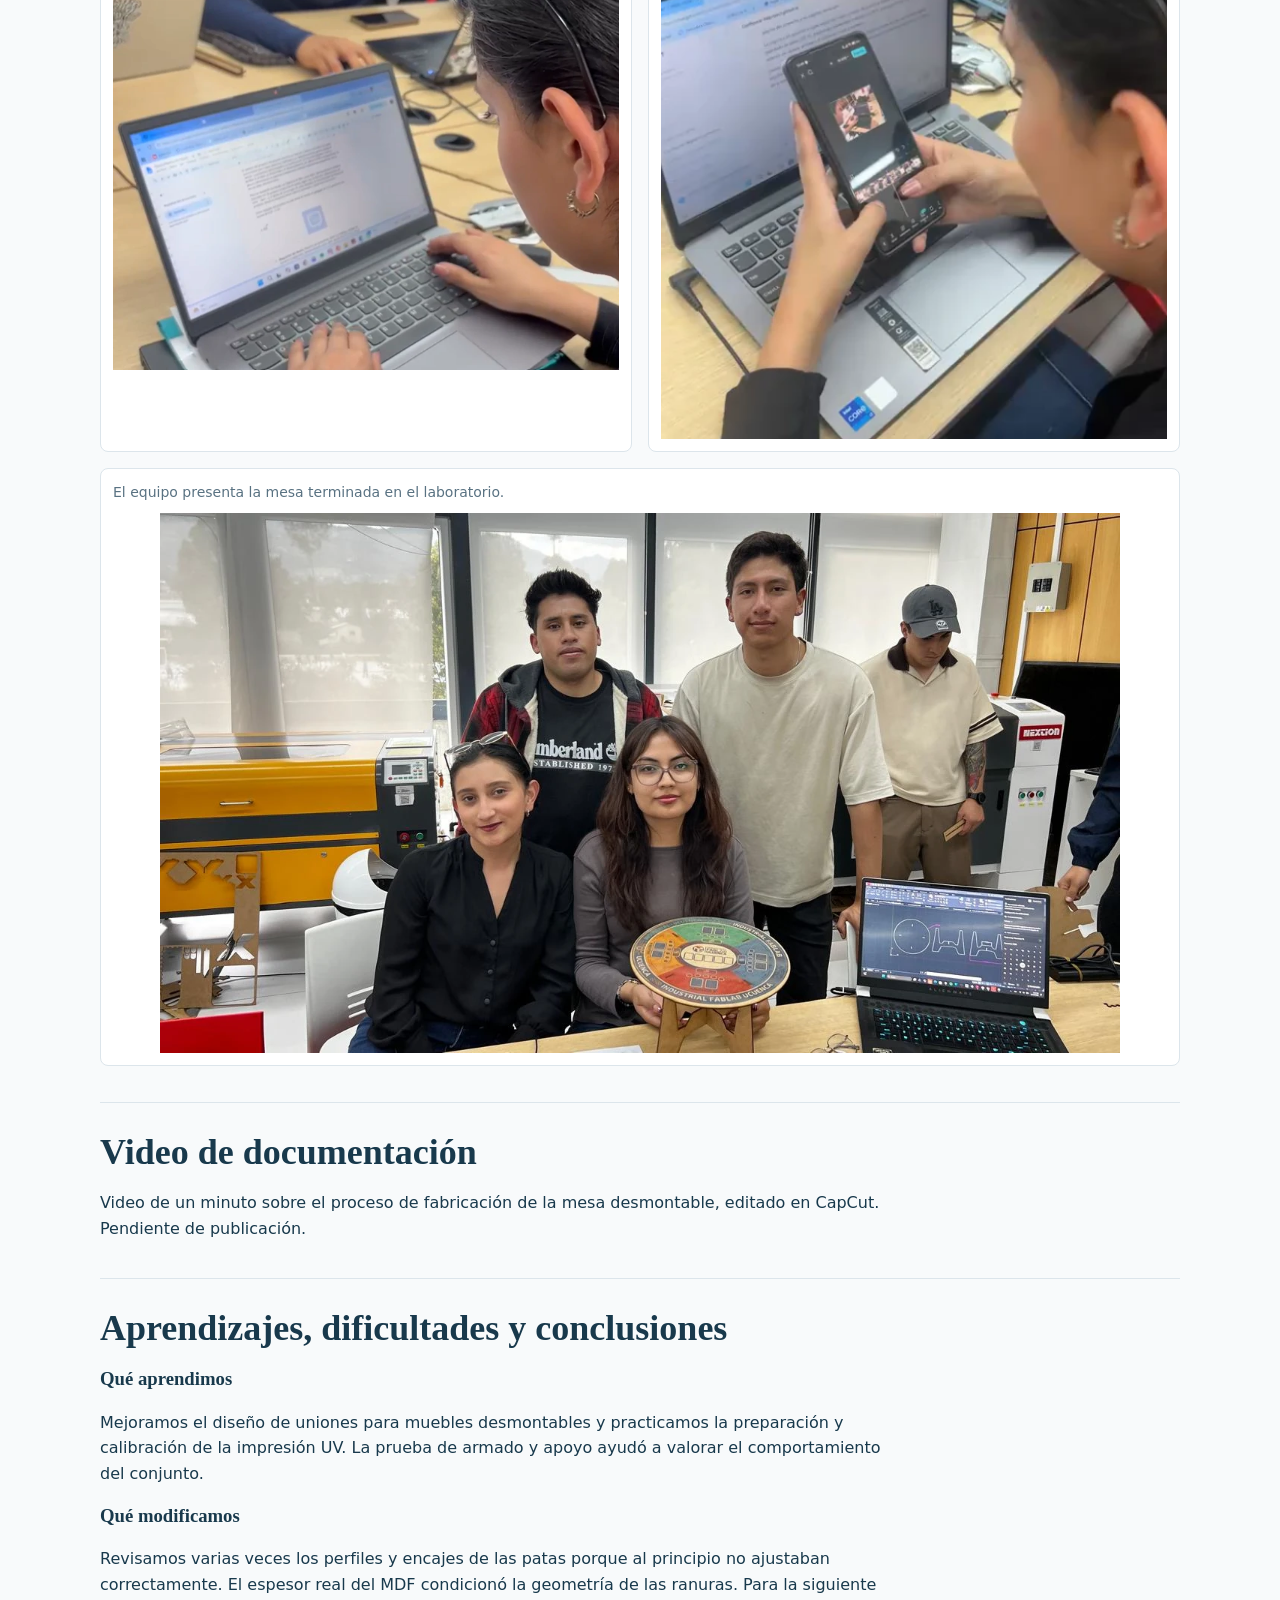
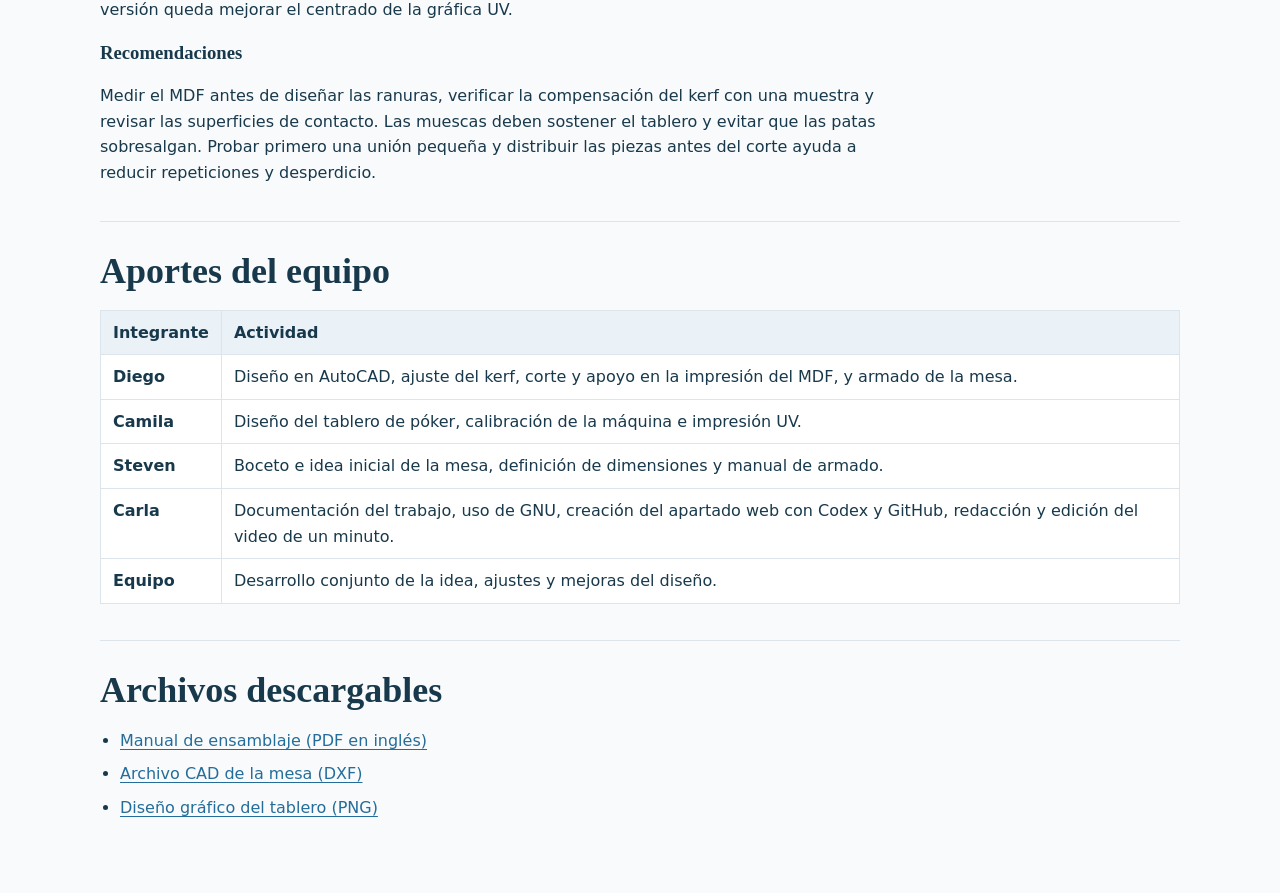
==== commit 0c04c9ed: "Add midterm documentation video section" ====
--- a/midterm-review.html
+++ b/midterm-review.html
@@ -190,7 +190,9 @@
 
 <section class="midterm-stage" id="documentacion">
 <h2><span data-language="es">Documentación web y video</span><span data-language="en" hidden>Website documentation and video</span></h2>
-<p data-language="es">La bitácora reúne el desarrollo del diseño, las pruebas y los archivos de fabricación en el apartado MIDTERM REVIEW. El equipo preparó la documentación con Codex y GitHub y editó en CapCut un video de un minuto del proceso. El video queda pendiente de incorporar a la página.</p><p data-language="en" hidden>The MIDTERM REVIEW page brings together the design work, tests and fabrication files. The team prepared the documentation with Codex and GitHub and edited a one-minute process video in CapCut. The video is still to be added to the page.</p><div class="midterm-gallery">
+<p data-language="es">La bitácora reúne el desarrollo del diseño, las pruebas y los archivos de fabricación. El equipo preparó la documentación con Codex y GitHub.</p>
+<p data-language="en" hidden>The journal brings together the design work, tests and fabrication files. The team prepared the documentation with Codex and GitHub.</p>
+<div class="midterm-gallery">
 <figure>
   <figcaption><span data-language="es">Elaboración de la documentación escrita para la web.</span><span data-language="en" hidden>Preparing the written documentation for the website.</span></figcaption>
   <a href="images/midterm-review/proceso/documentacion-web.webp"><img src="images/midterm-review/proceso/documentacion-web.webp" width="801" height="616" loading="lazy" decoding="async" alt="Elaboración de la documentación escrita para la web." data-alt-en="Preparing the written documentation for the website."></a>
@@ -204,6 +206,12 @@
   <a href="images/midterm-review/proceso/equipo-con-mesa-final.webp"><img src="images/midterm-review/proceso/equipo-con-mesa-final.webp" width="1280" height="720" loading="lazy" decoding="async" alt="El equipo presenta la mesa terminada en el laboratorio." data-alt-en="The team presents the finished table in the lab."></a>
 </figure>
 </div>
+</section>
+
+<section class="midterm-stage" id="video-documentacion" aria-labelledby="video-heading">
+  <h2 id="video-heading"><span data-language="es">Video de documentación</span><span data-language="en" hidden>Documentation video</span></h2>
+  <p data-language="es">Video de un minuto sobre el proceso de fabricación de la mesa desmontable, editado en CapCut. Pendiente de publicación.</p>
+  <p data-language="en" hidden>One-minute video about how the knock-down table was made, edited in CapCut. Coming soon.</p>
 </section>
 
 <section class="midterm-stage" id="aprendizajes">
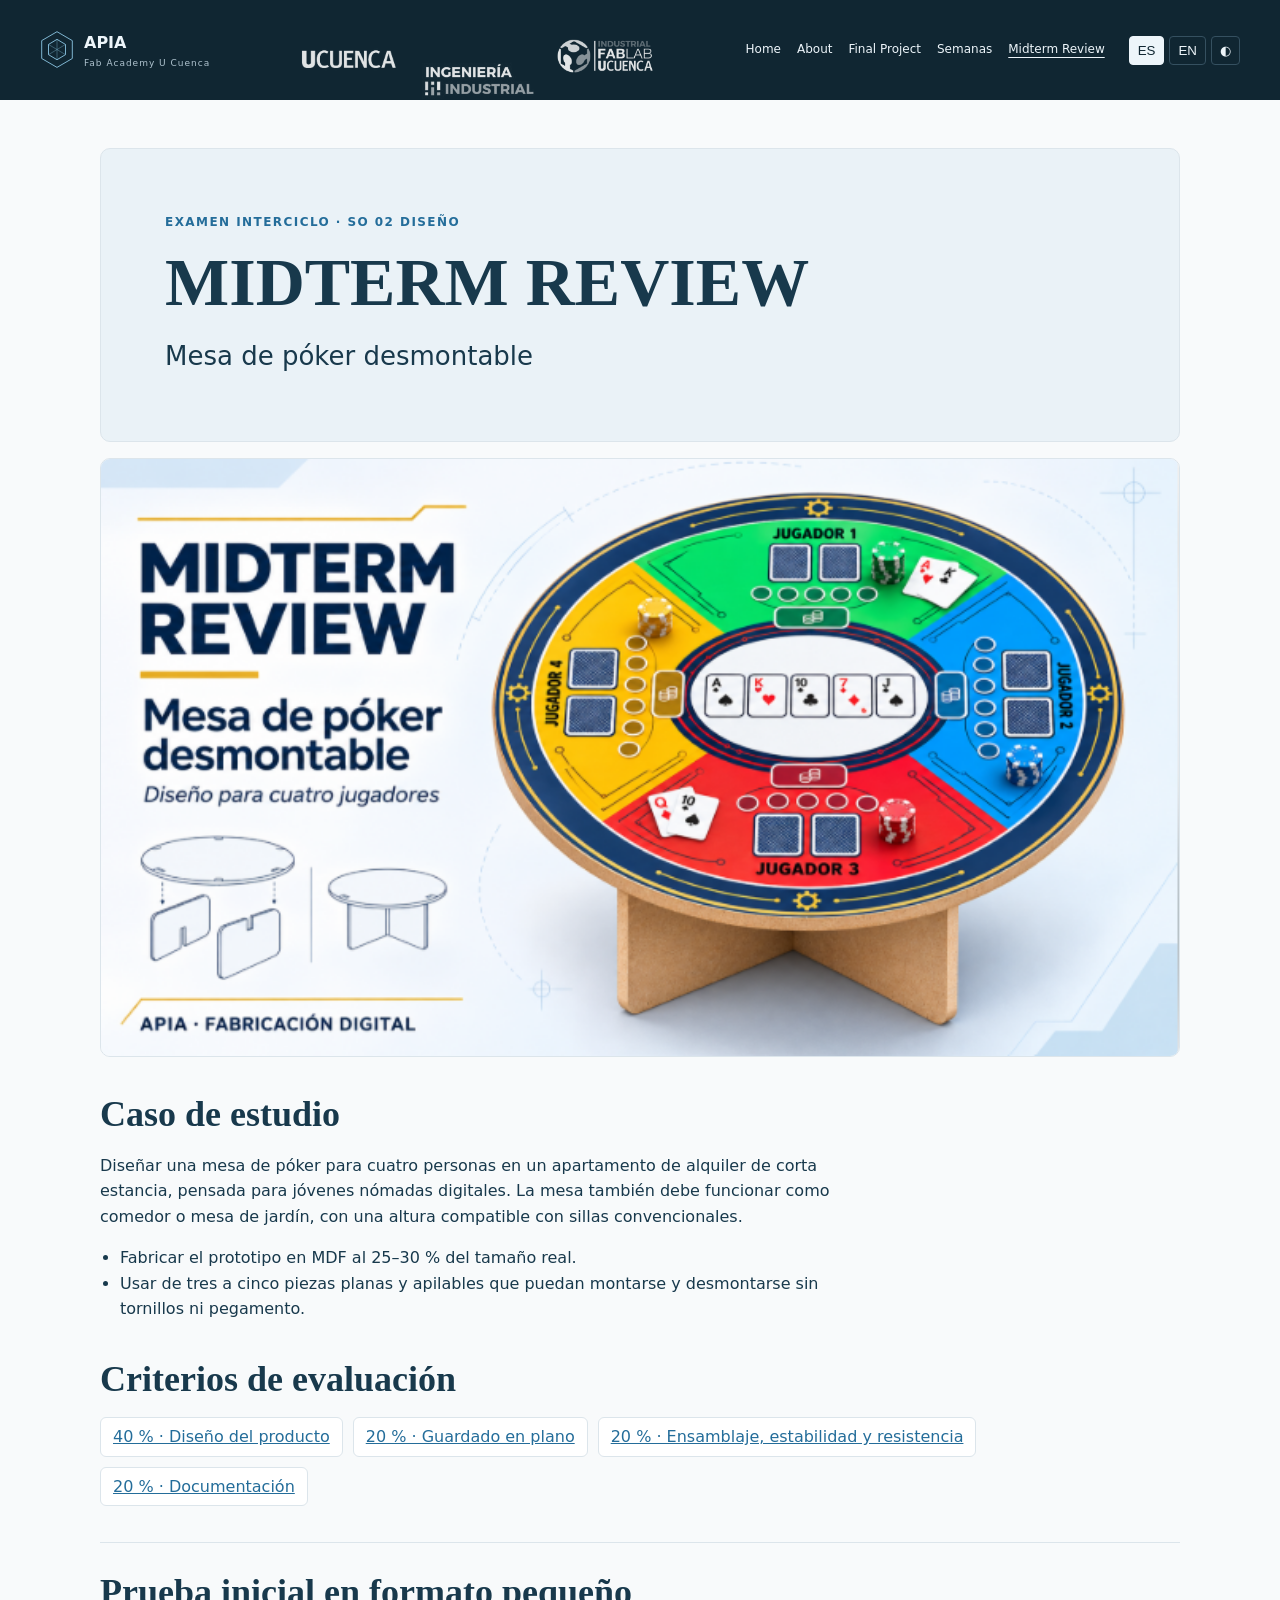
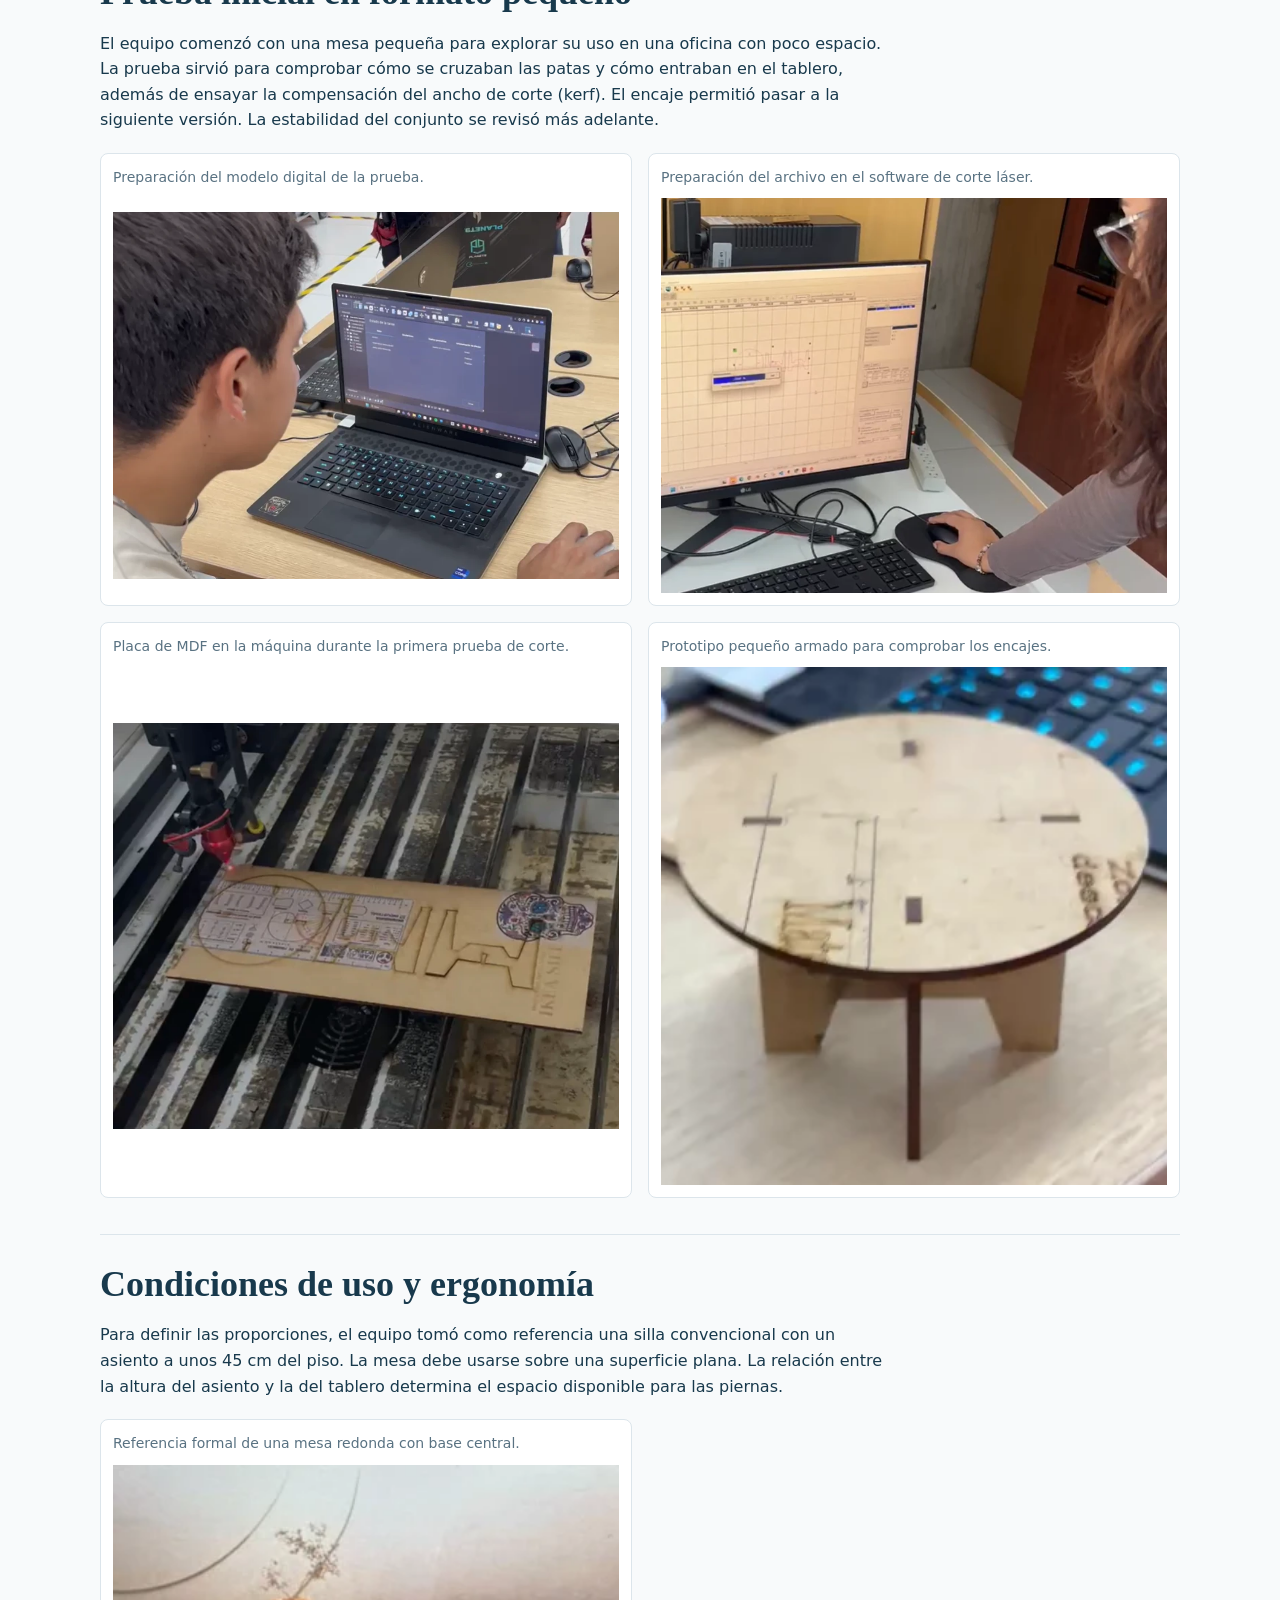
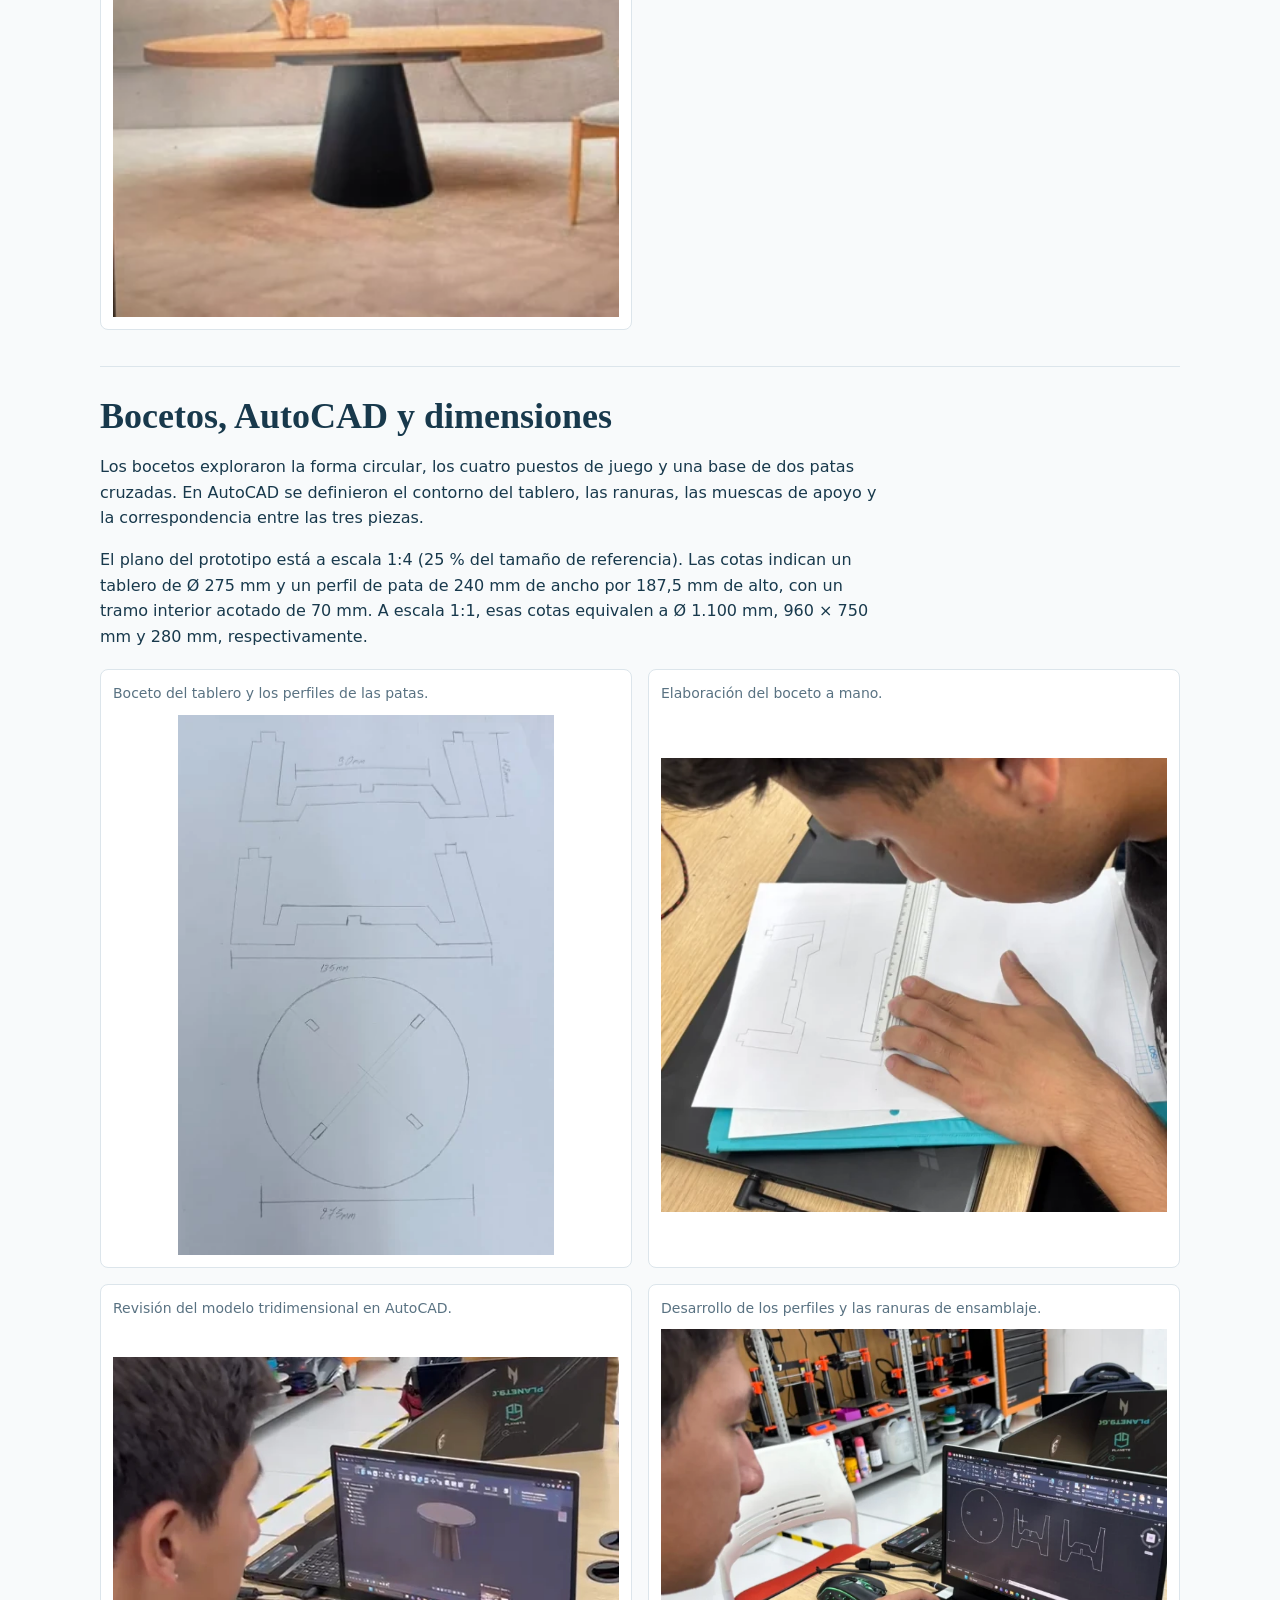
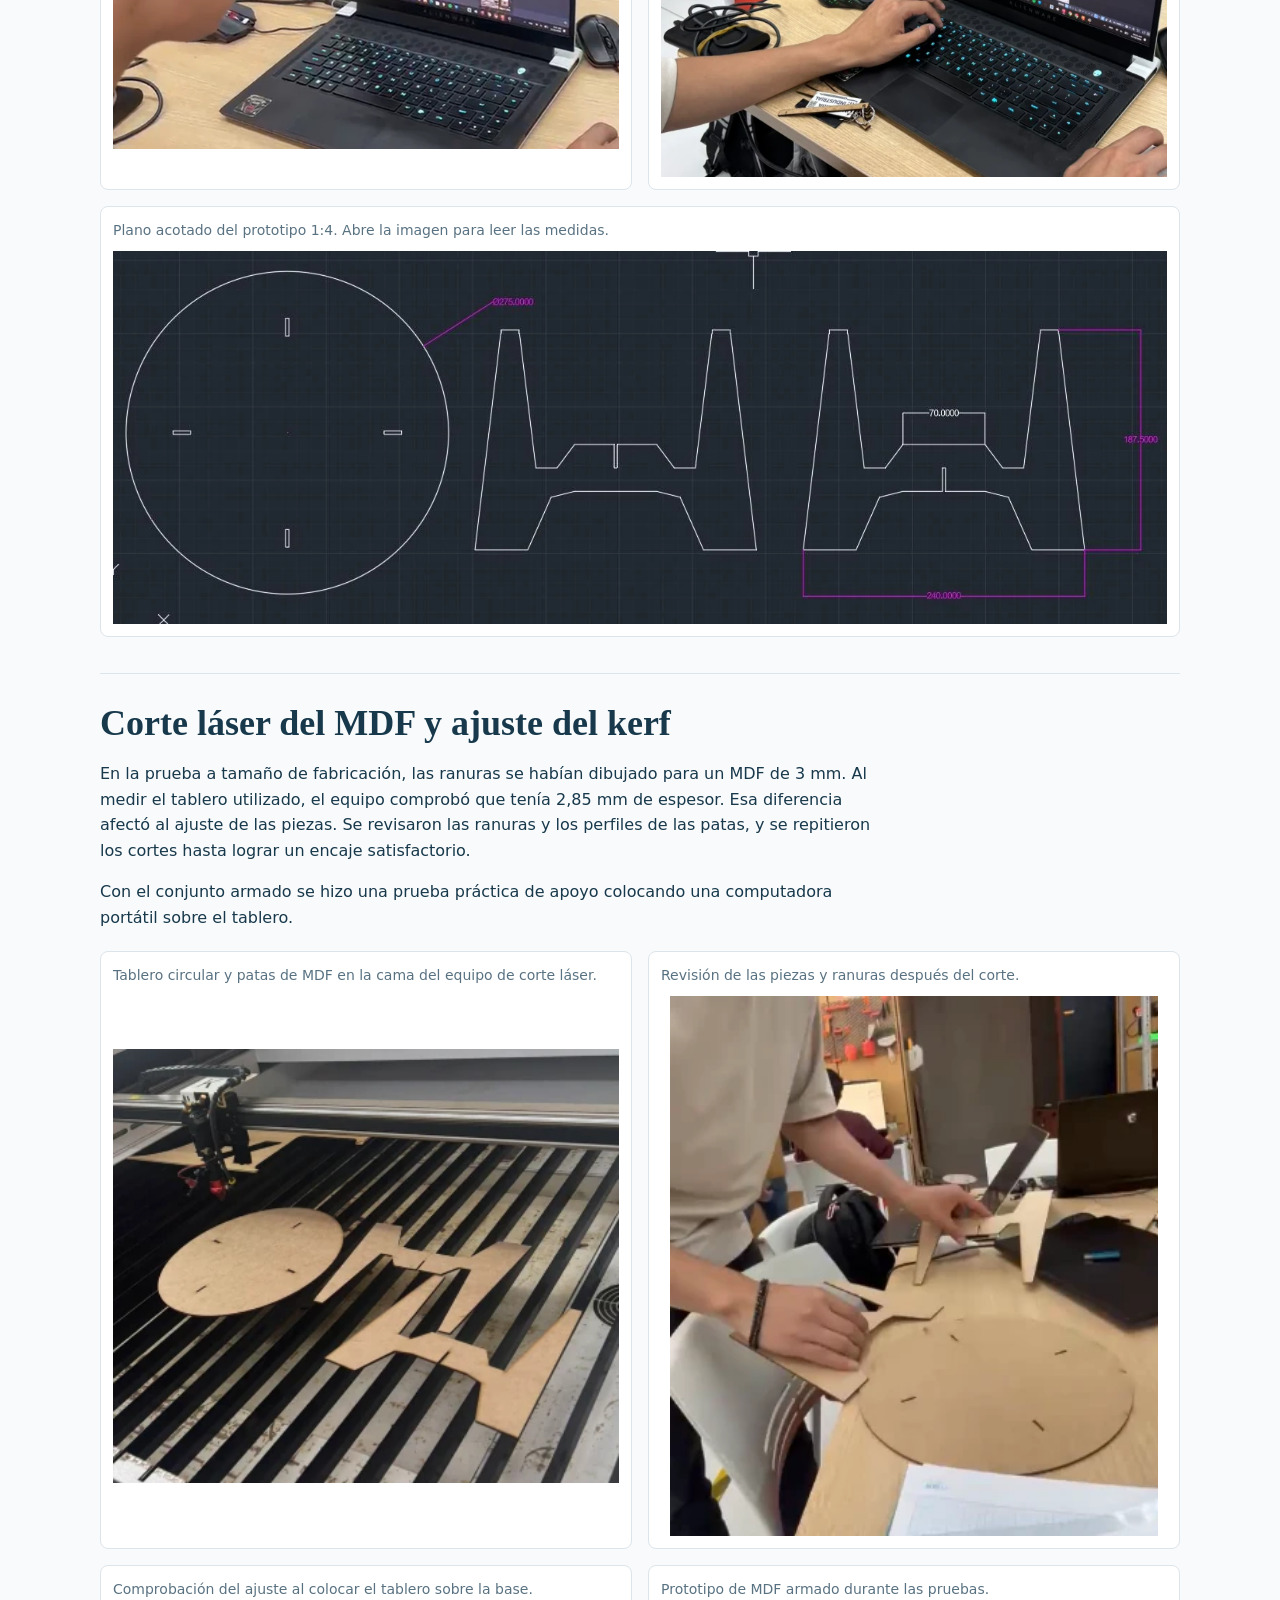
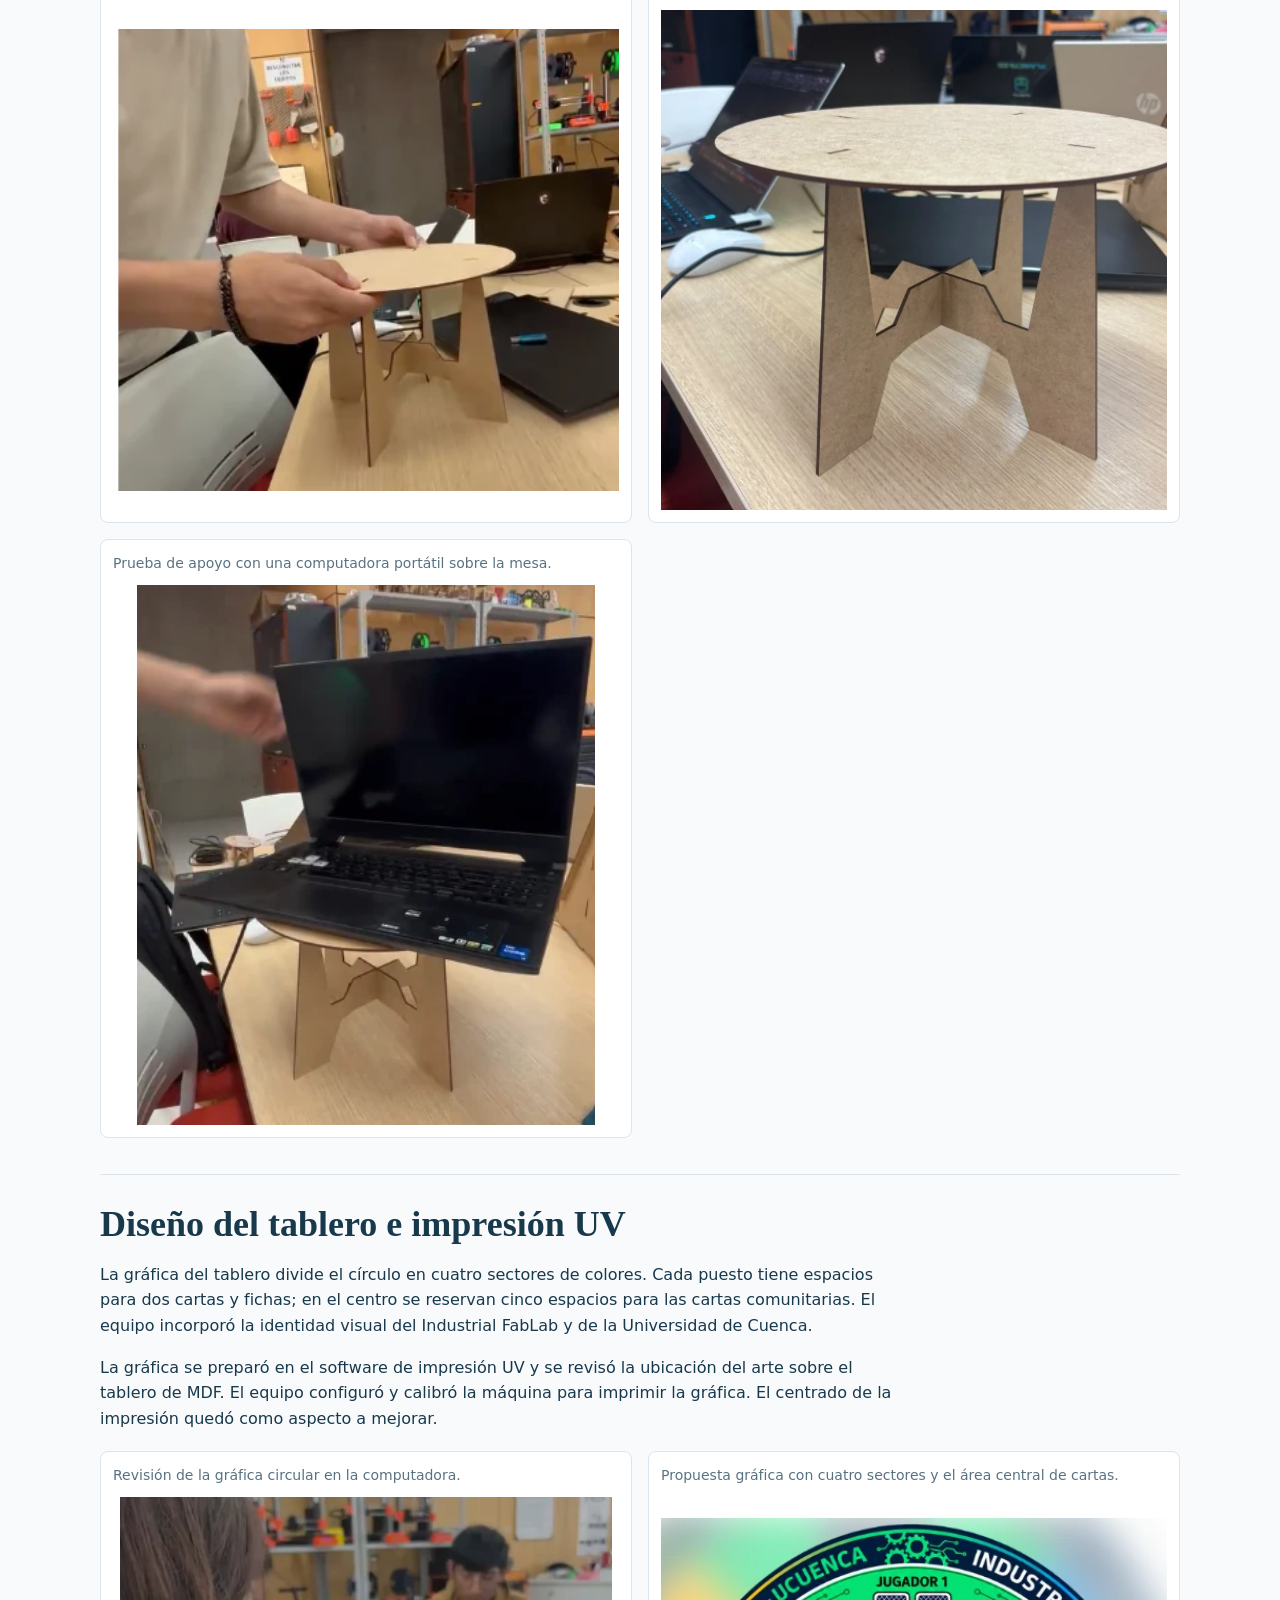
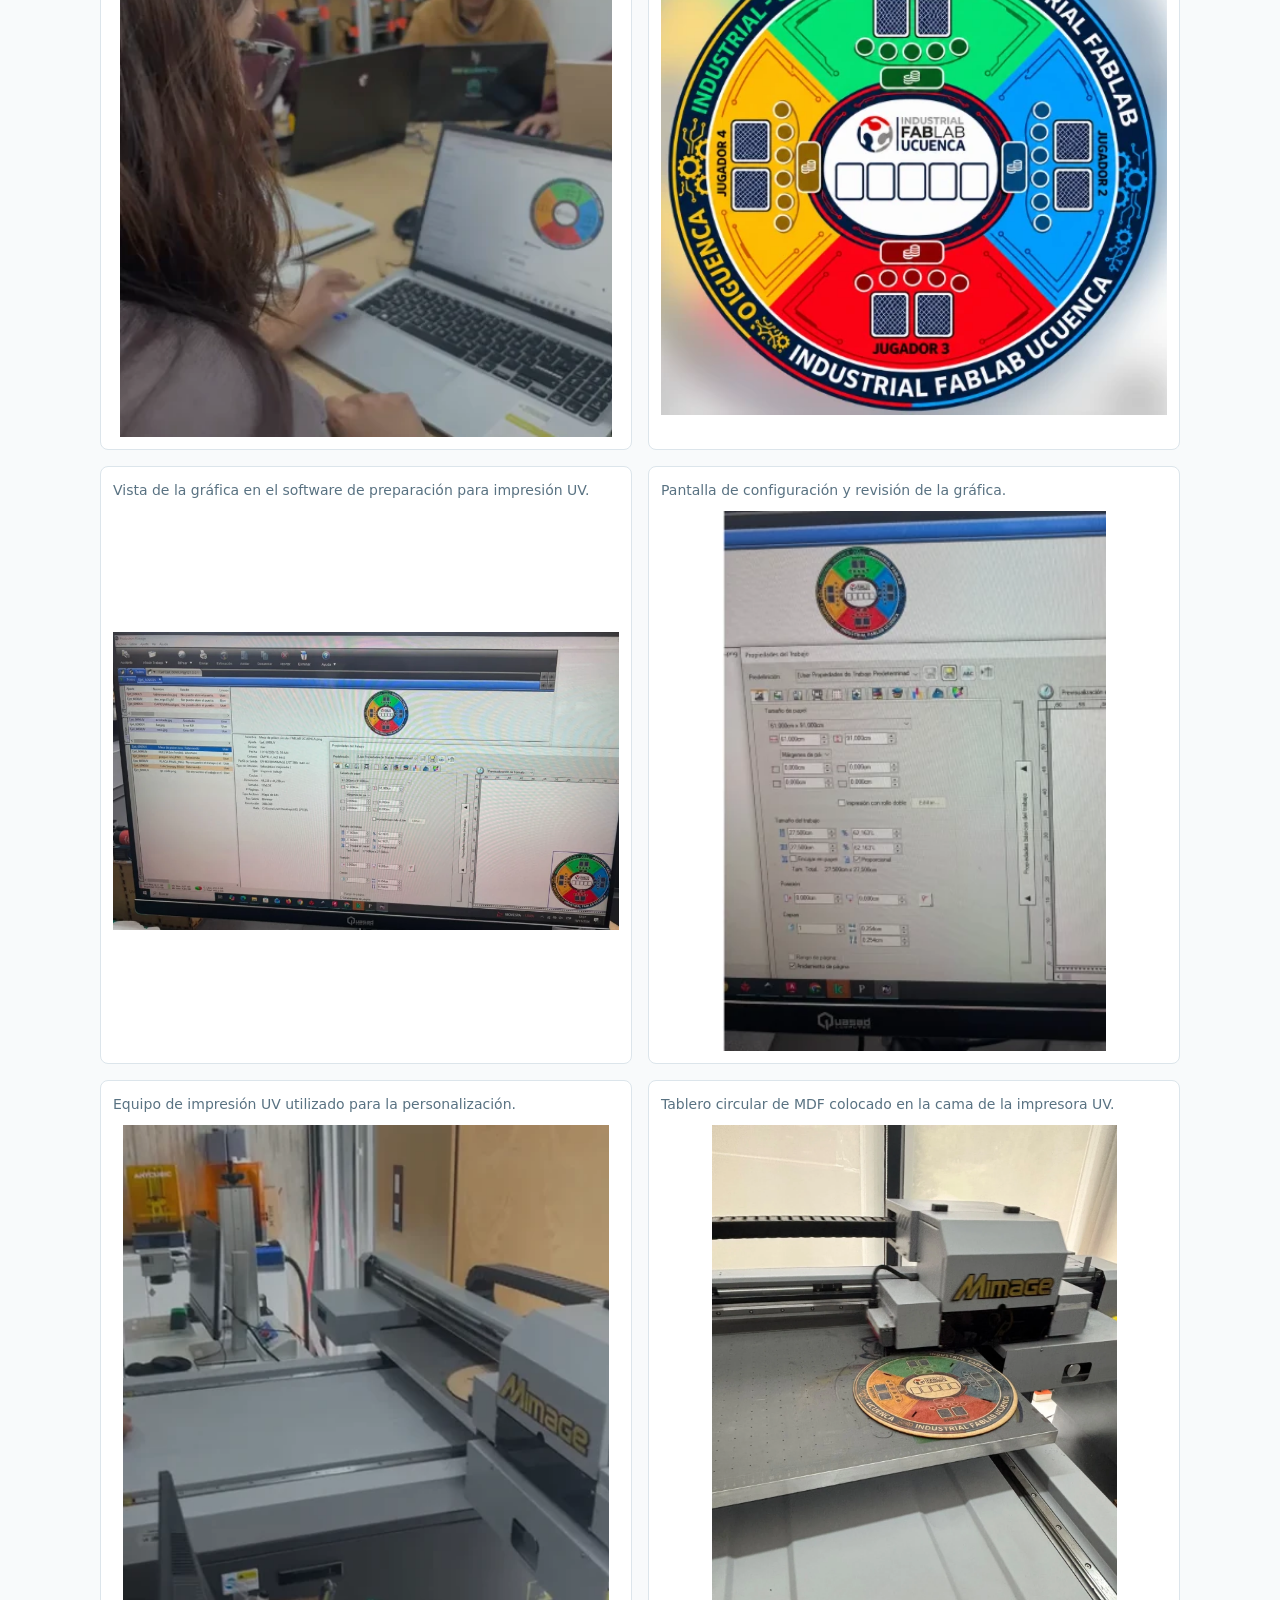
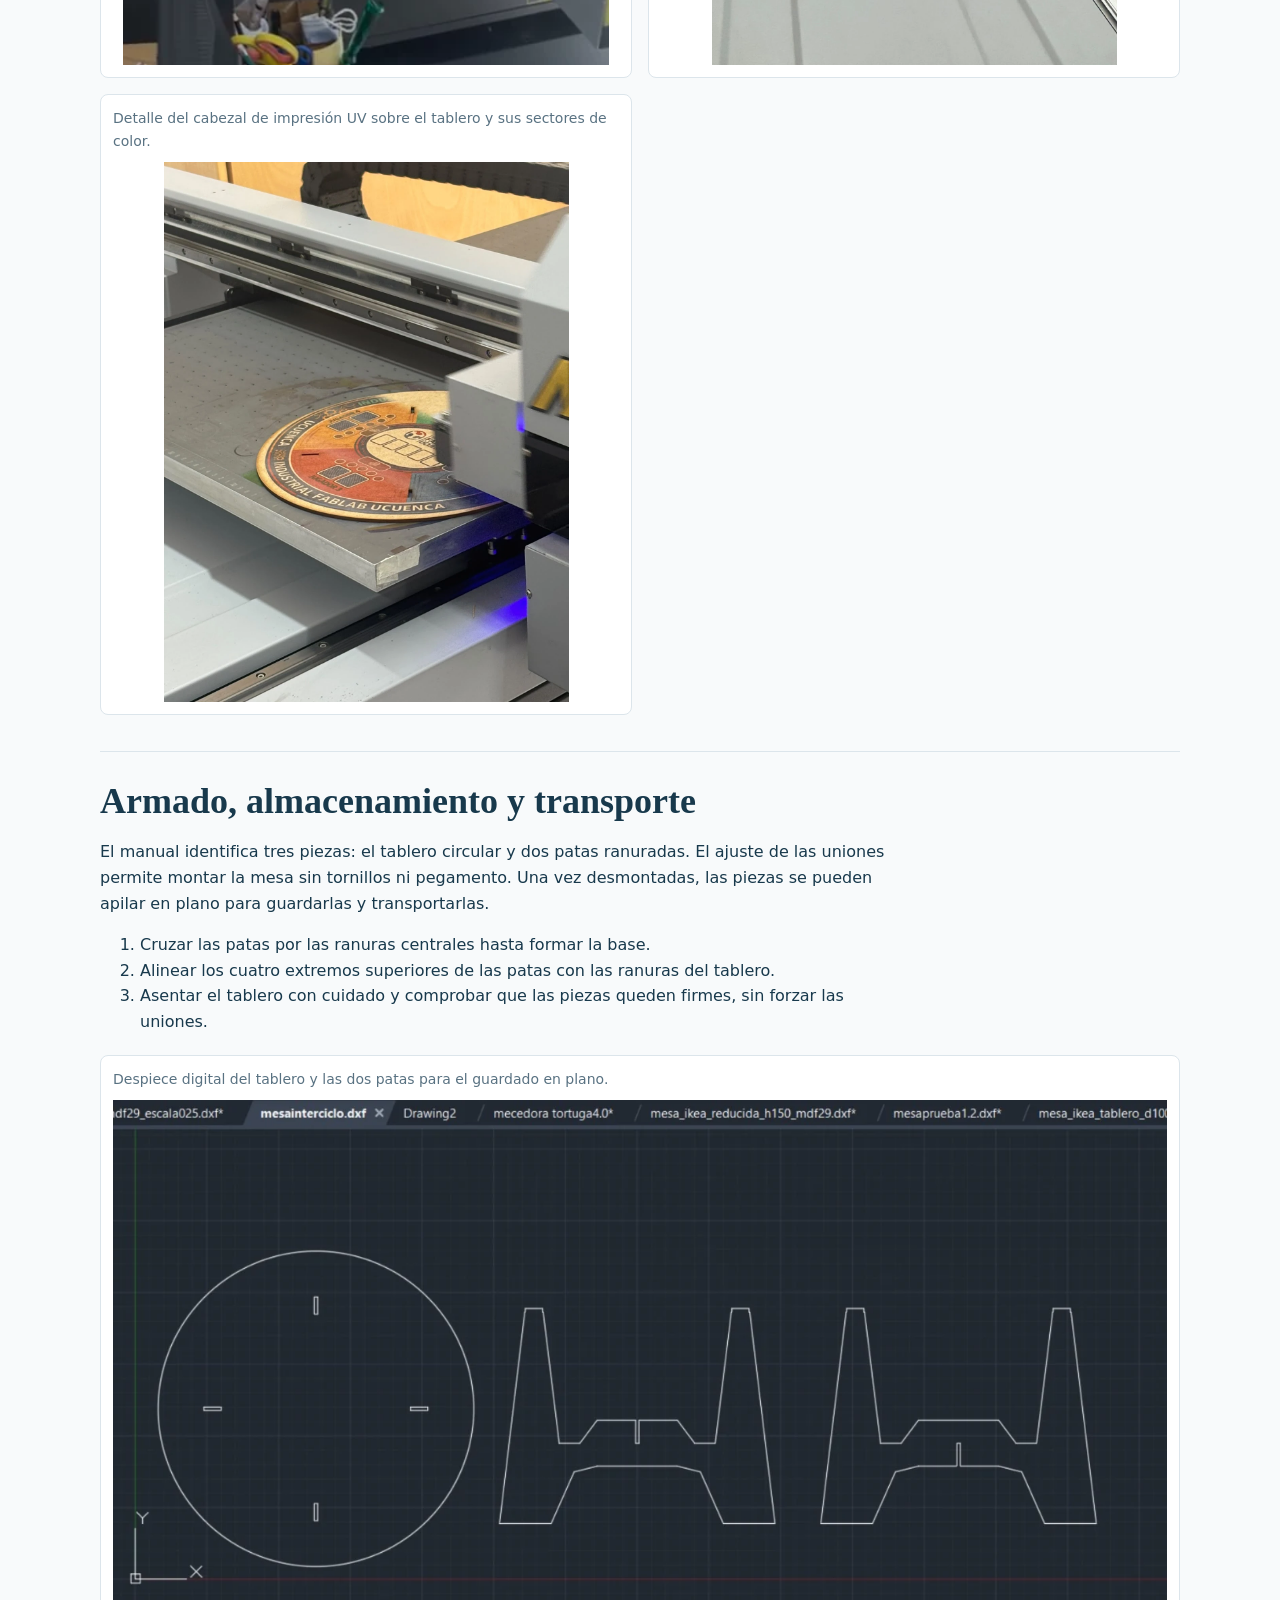
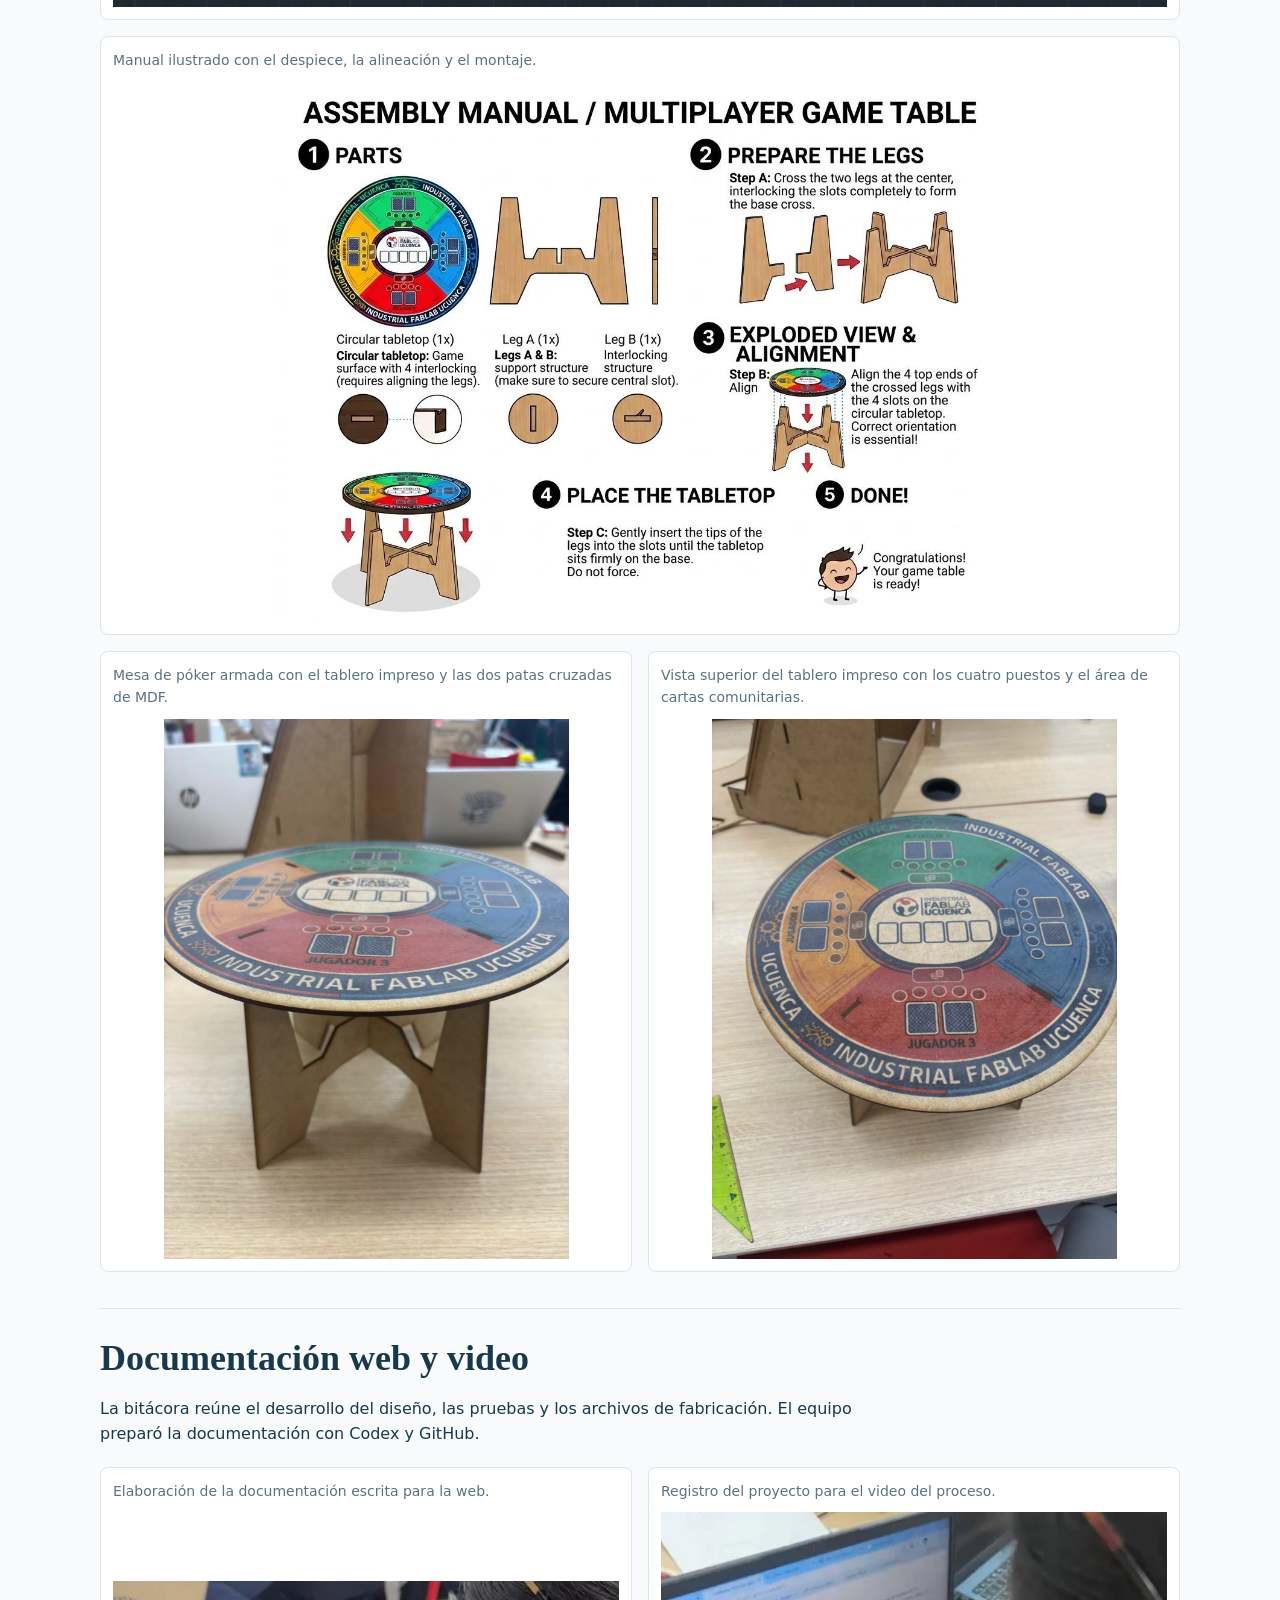
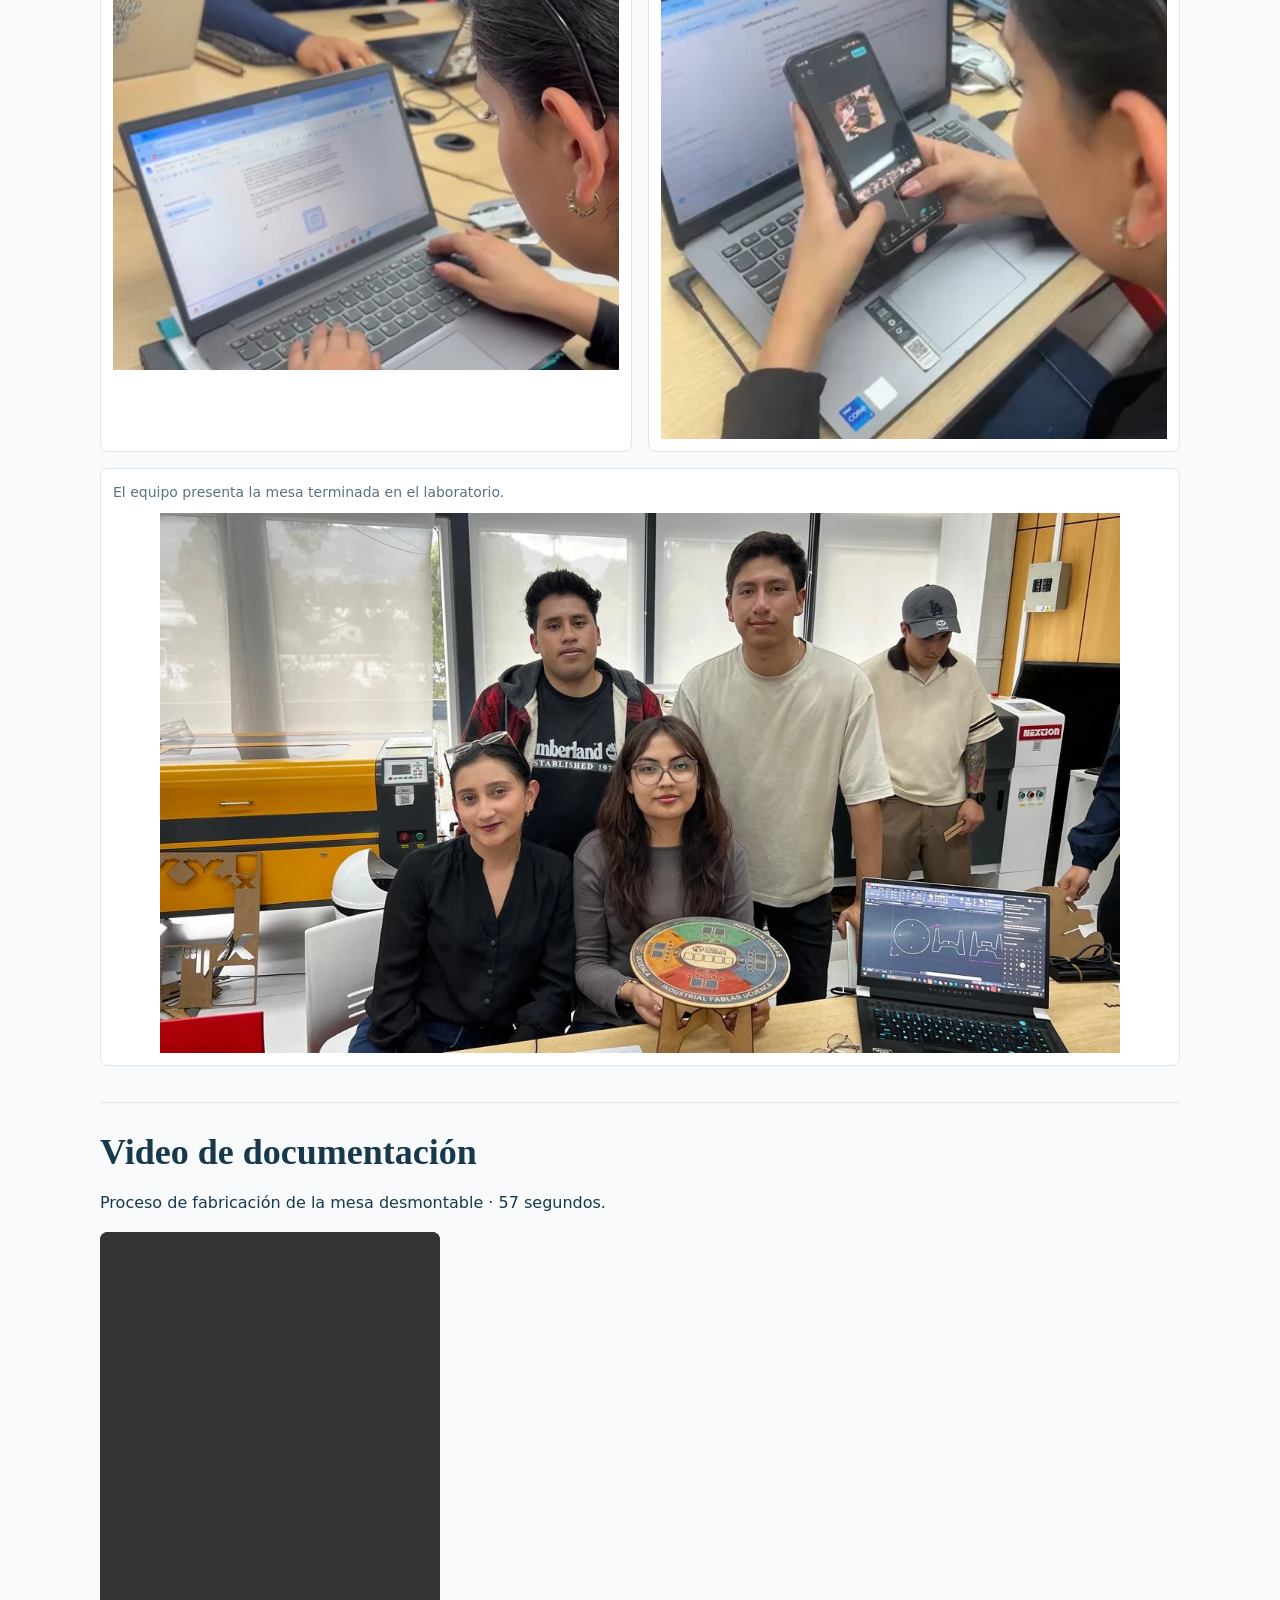
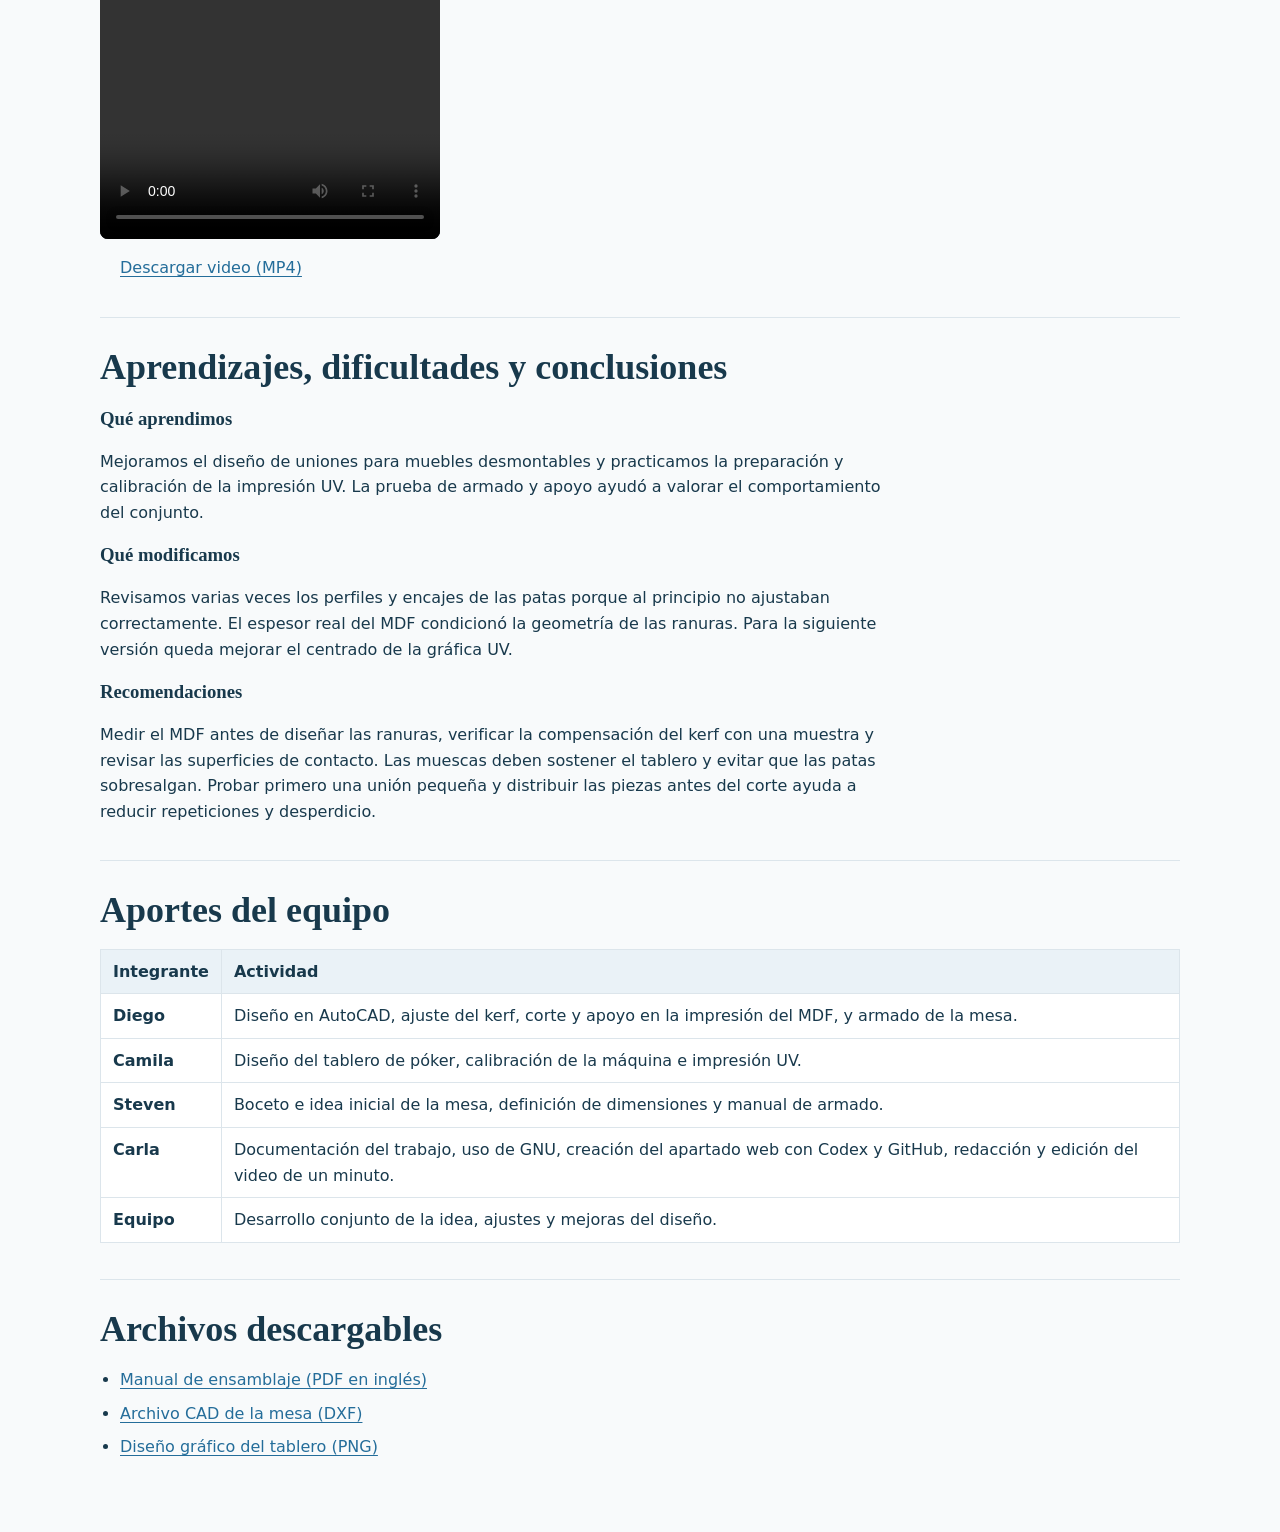
==== commit 0555db4b: "Publish midterm documentation video" ====
--- a/midterm-review.html
+++ b/midterm-review.html
@@ -4,7 +4,7 @@
   <meta charset="utf-8">
   <meta name="viewport" content="width=device-width, initial-scale=1">
   <title>MIDTERM REVIEW · APIA</title>
-  <link rel="stylesheet" href="midterm-review.css?v=2">
+  <link rel="stylesheet" href="midterm-review.css?v=3">
   <link rel="stylesheet" href="site-navigation.css?v=3">
   <script src="midterm-review.js" defer></script>
   <script src="site-navigation.js?v=5" defer></script>
@@ -210,8 +210,12 @@
 
 <section class="midterm-stage" id="video-documentacion" aria-labelledby="video-heading">
   <h2 id="video-heading"><span data-language="es">Video de documentación</span><span data-language="en" hidden>Documentation video</span></h2>
-  <p data-language="es">Video de un minuto sobre el proceso de fabricación de la mesa desmontable, editado en CapCut. Pendiente de publicación.</p>
-  <p data-language="en" hidden>One-minute video about how the knock-down table was made, edited in CapCut. Coming soon.</p>
+  <p data-language="es">Proceso de fabricación de la mesa desmontable · 57 segundos.</p>
+  <p data-language="en" hidden>How the knock-down table was made · 57 seconds.</p>
+  <video class="midterm-video" controls playsinline preload="metadata" width="476" height="850" aria-labelledby="video-heading">
+    <source src="videos/midterm-documentacion.mp4" type="video/mp4">
+  </video>
+  <p class="midterm-downloads"><a href="videos/midterm-documentacion.mp4" download><span data-language="es">Descargar video (MP4)</span><span data-language="en" hidden>Download video (MP4)</span></a></p>
 </section>
 
 <section class="midterm-stage" id="aprendizajes">
--- a/midterm-review.css
+++ b/midterm-review.css
@@ -146,6 +146,15 @@
 .midterm-downloads { margin: 0; padding-inline-start: 1.25em; }
 .midterm-downloads li + li { margin-top: 8px; }
 .midterm-downloads a { color: var(--blue); text-underline-offset: 3px; }
+.midterm-video {
+  display: block;
+  width: min(100%, 340px);
+  height: auto;
+  aspect-ratio: 476 / 850;
+  margin-block: 16px;
+  border-radius: 8px;
+  background: #102632;
+}
 @media (max-width: 620px) {
   .midterm { padding-block: 24px 48px; }
   .midterm-gallery { grid-template-columns: 1fr; }
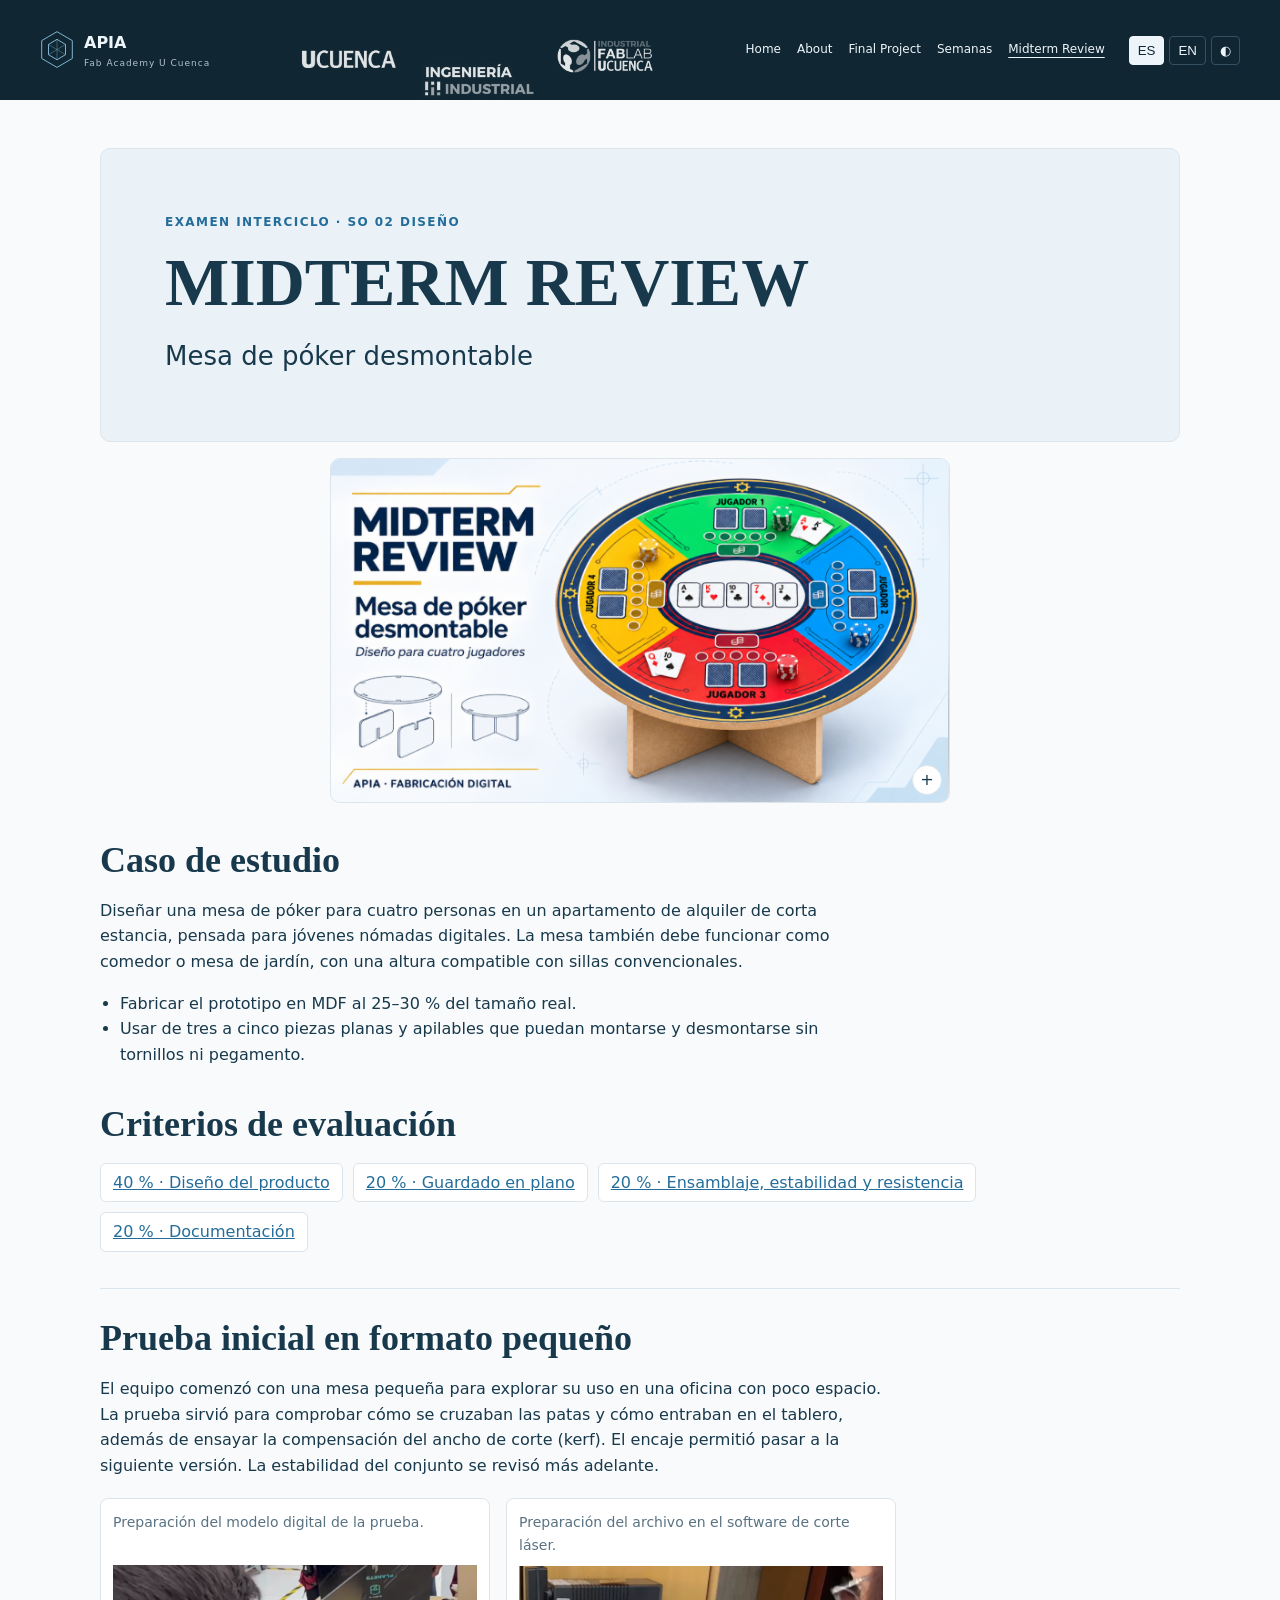
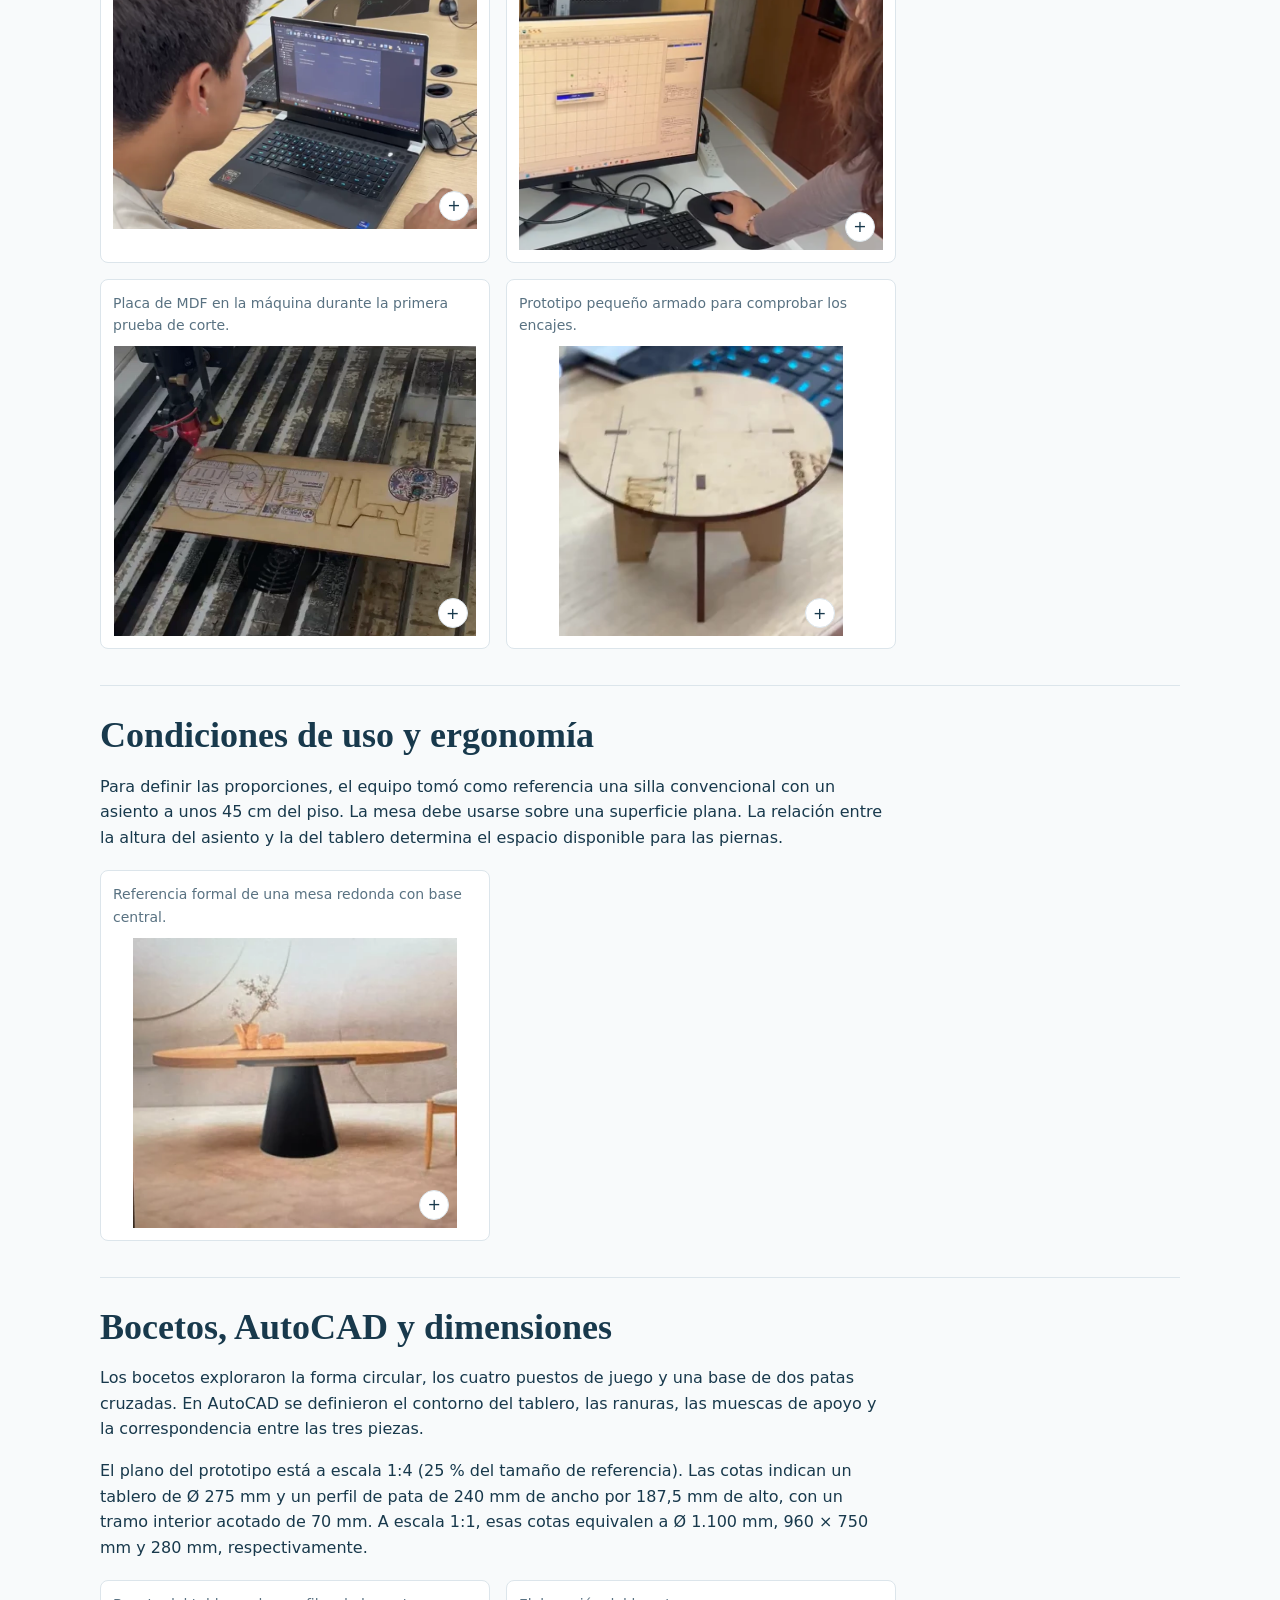
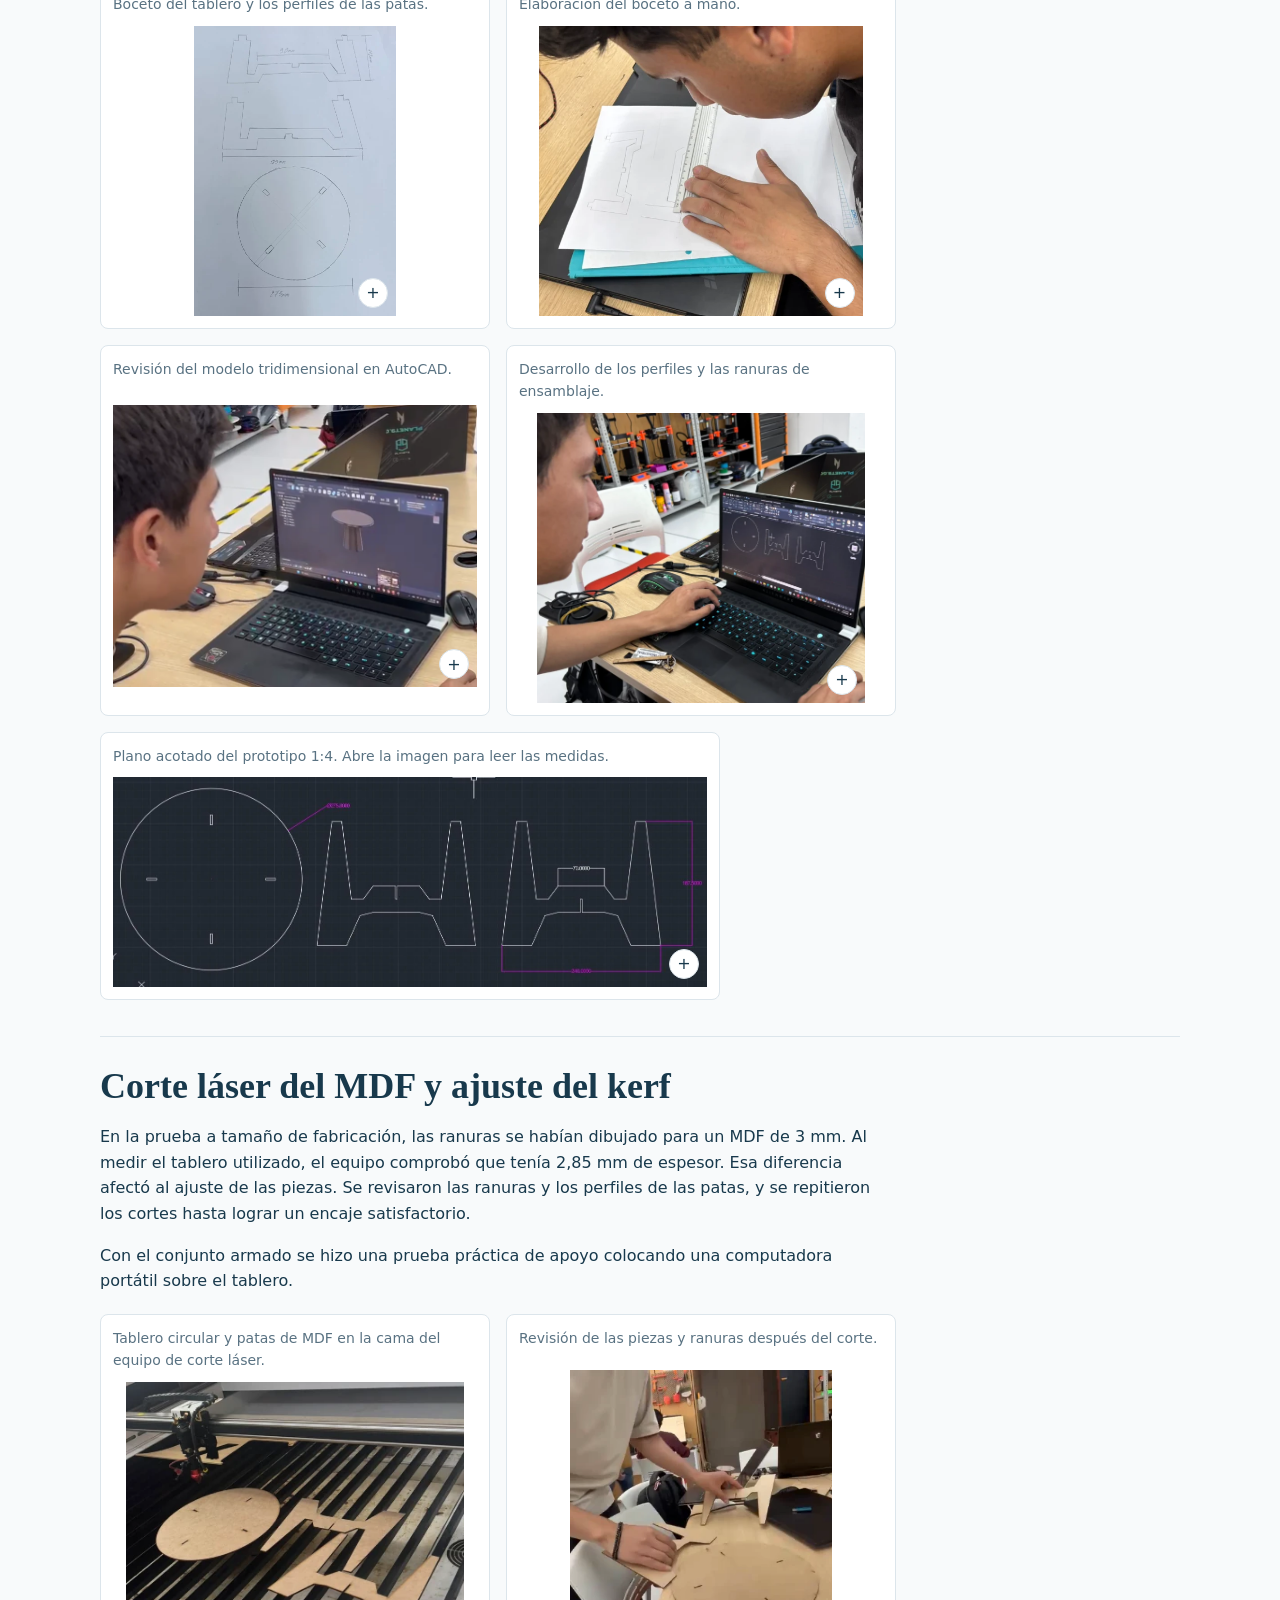
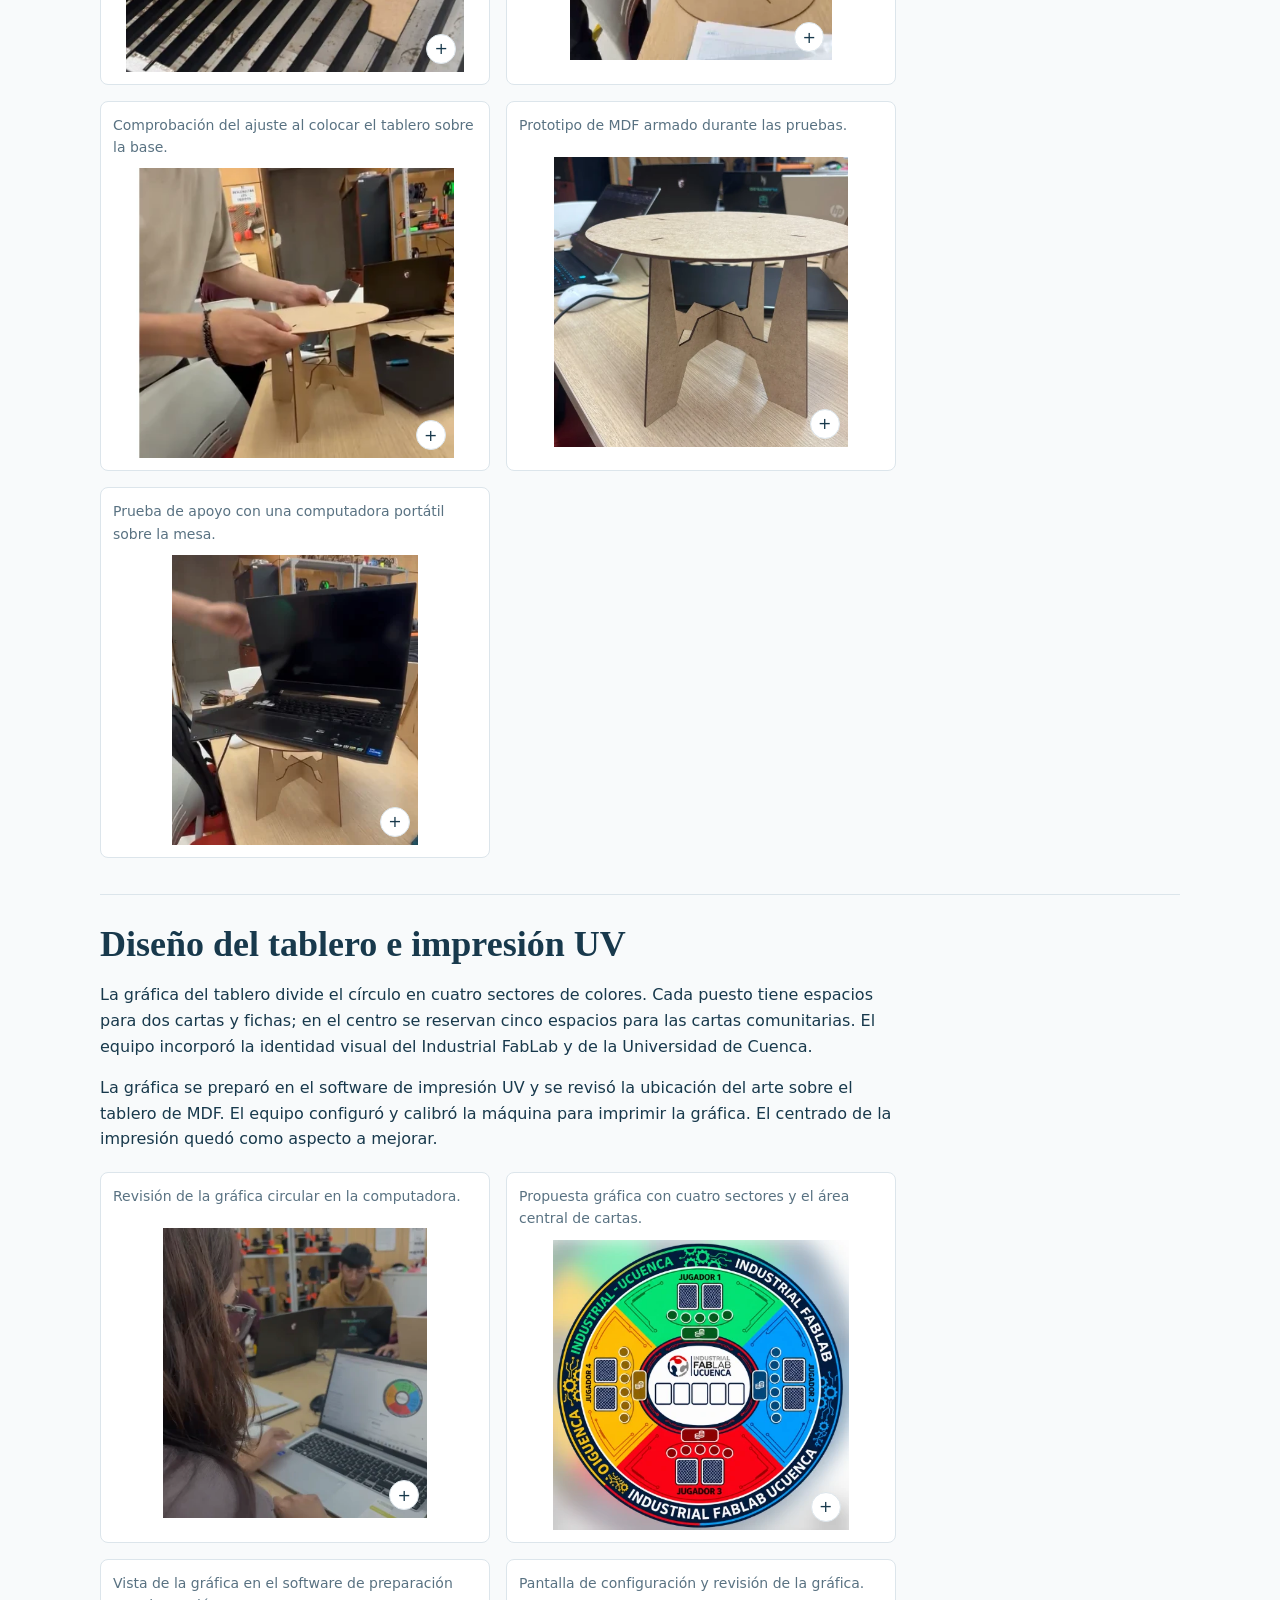
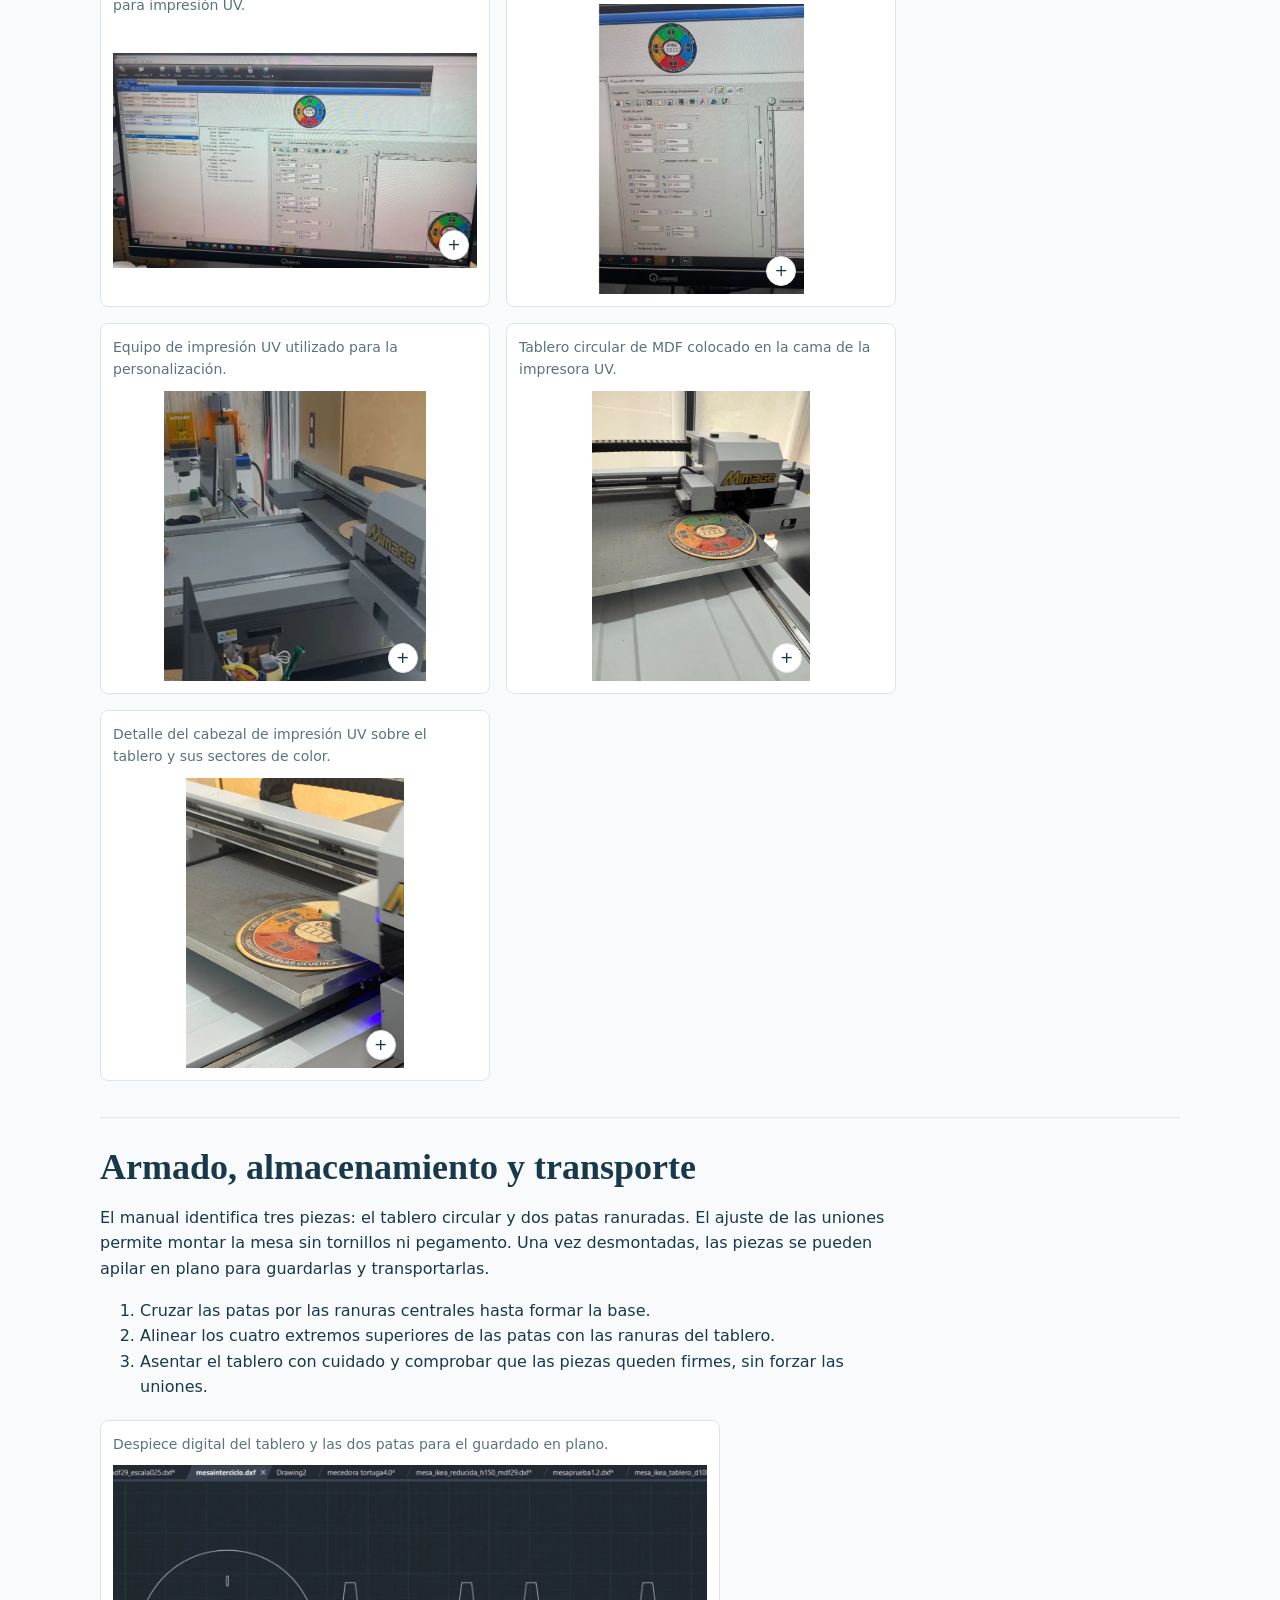
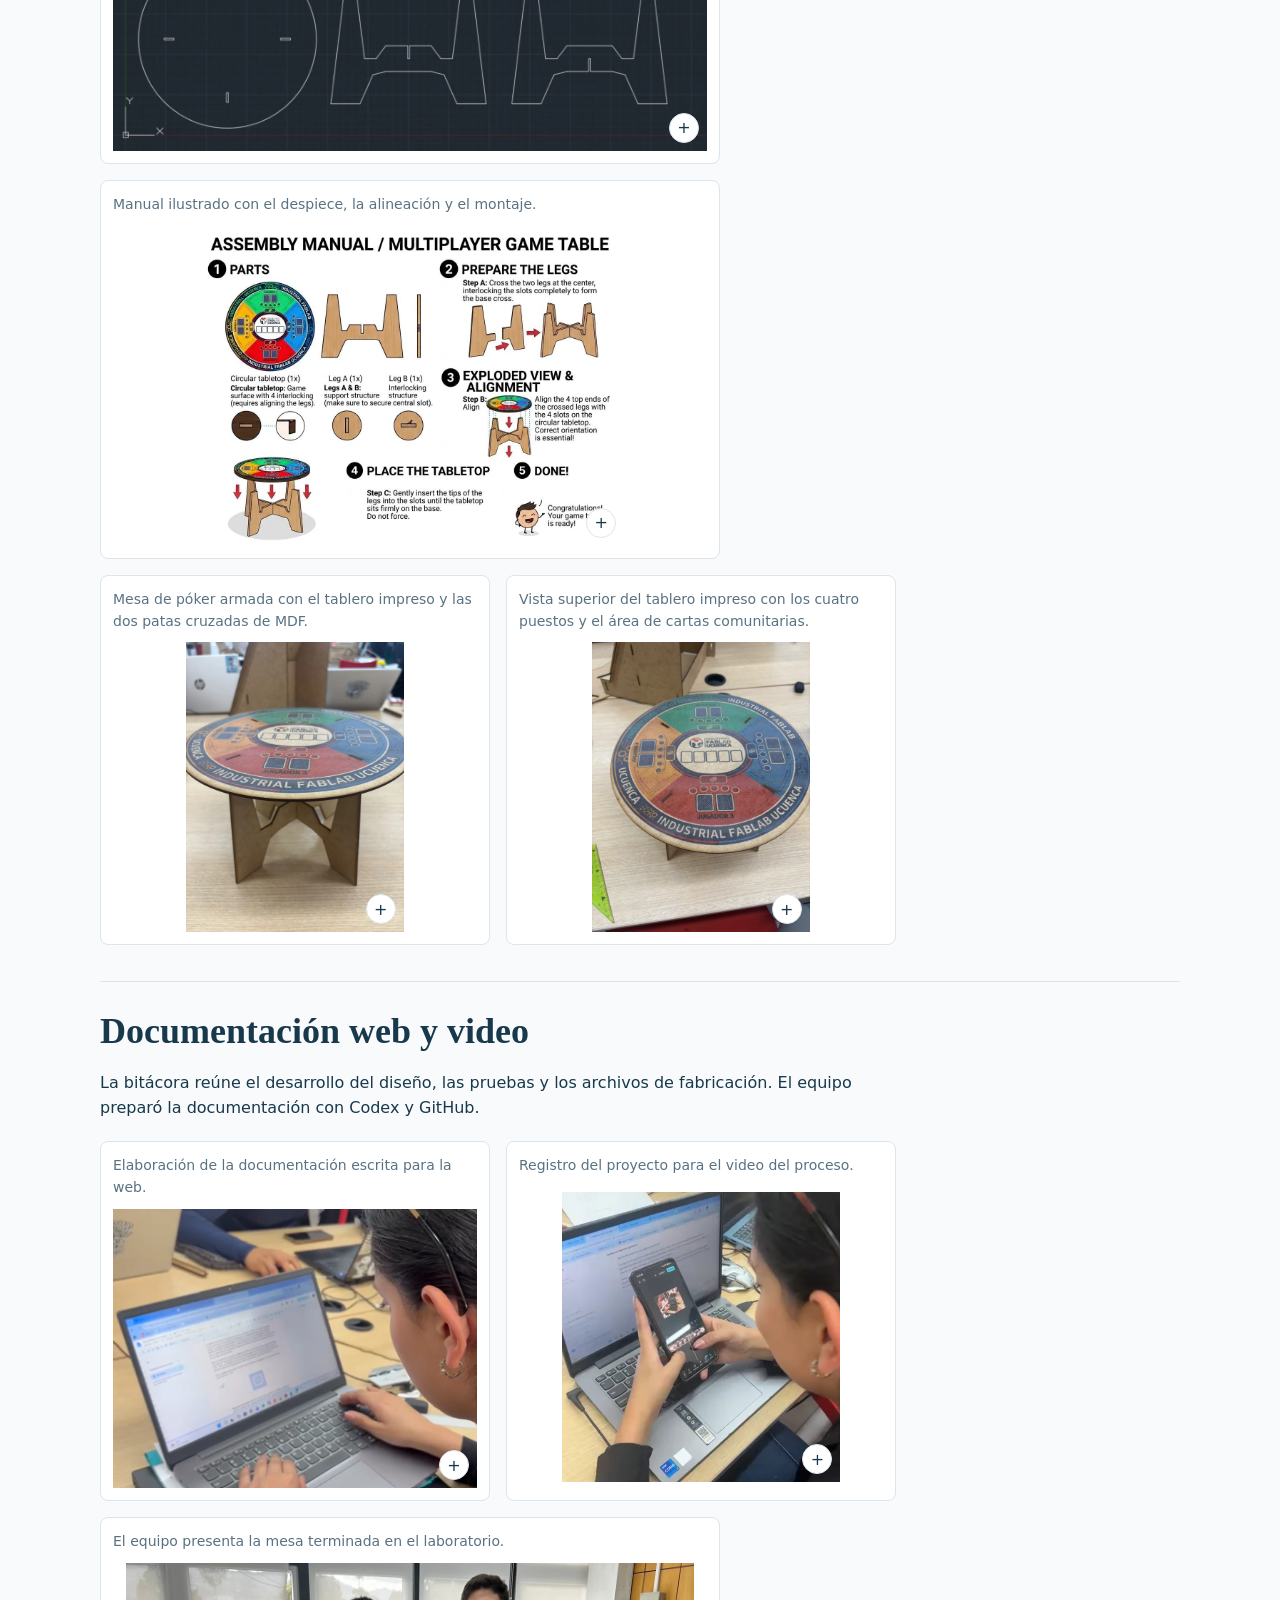
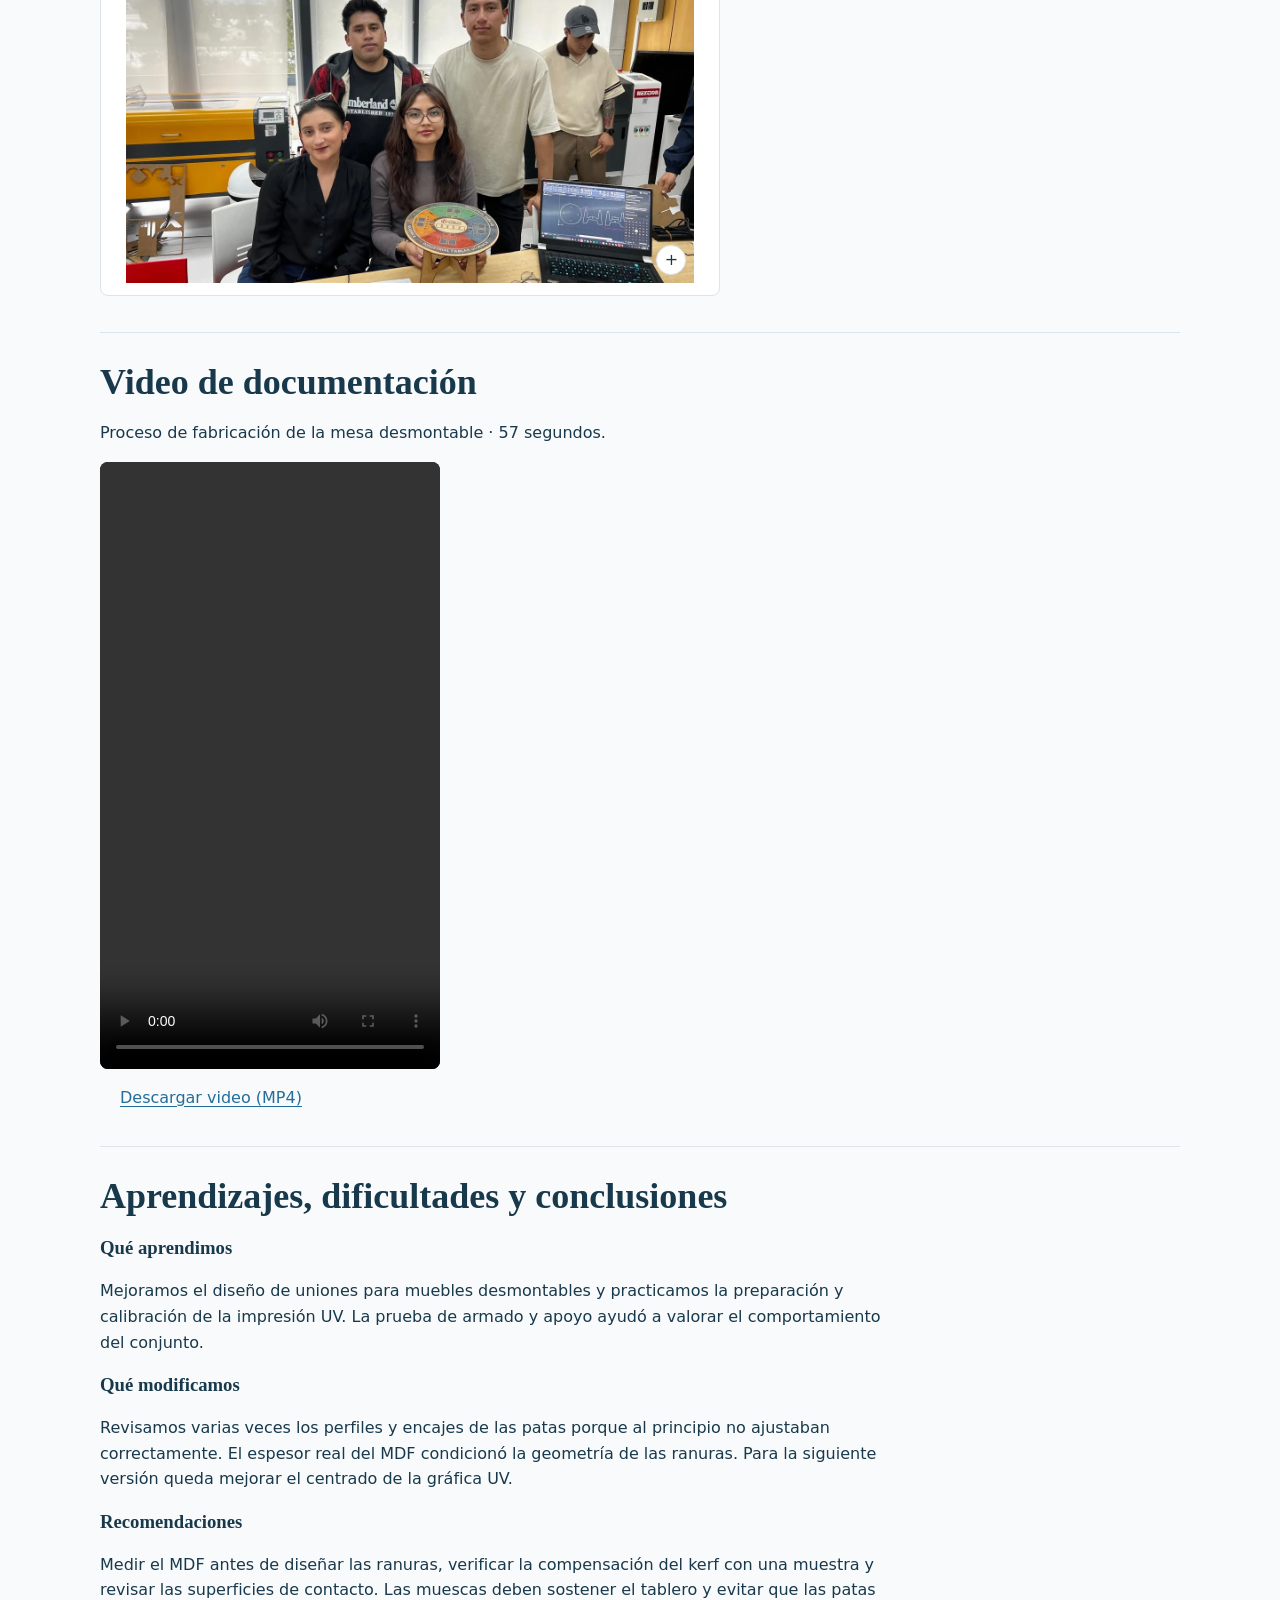
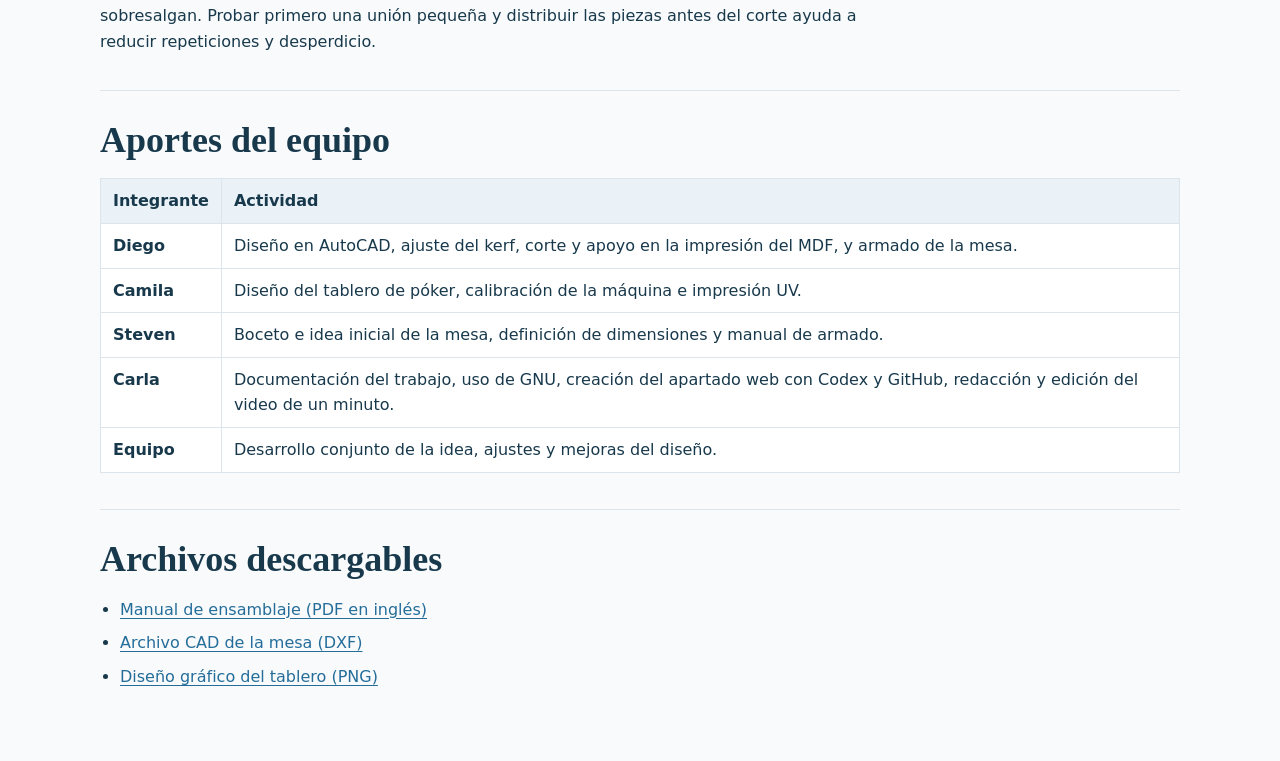
==== commit ab00761e: "Use smaller expandable images in midterm review" ====
--- a/midterm-review.html
+++ b/midterm-review.html
@@ -4,9 +4,9 @@
   <meta charset="utf-8">
   <meta name="viewport" content="width=device-width, initial-scale=1">
   <title>MIDTERM REVIEW · APIA</title>
-  <link rel="stylesheet" href="midterm-review.css?v=3">
+  <link rel="stylesheet" href="midterm-review.css?v=4">
   <link rel="stylesheet" href="site-navigation.css?v=3">
-  <script src="midterm-review.js" defer></script>
+  <script src="midterm-review.js?v=2" defer></script>
   <script src="site-navigation.js?v=5" defer></script>
 </head>
 <body>
@@ -19,9 +19,11 @@
       <p class="midterm-subtitle"><span data-language="es">Mesa de póker desmontable</span><span data-language="en" hidden>Knock-down poker table</span></p>
     </div>
 
-    <img class="midterm-cover" src="images/midterm-review/portada.png" width="679" height="376"
+    <a class="midterm-cover-link" href="images/midterm-review/portada.png">
+      <img class="midterm-cover" src="images/midterm-review/portada.png" width="679" height="376"
          alt="Ilustración de la mesa de póker desmontable, con cuatro zonas de juego y un esquema de las piezas separadas."
          data-alt-en="Illustration of the knock-down poker table with four player areas and a diagram of its separate parts.">
+    </a>
 
     <section class="midterm-brief" aria-labelledby="brief-heading">
       <h2 id="brief-heading"><span data-language="es">Caso de estudio</span><span data-language="en" hidden>Design brief</span></h2>
@@ -237,5 +239,12 @@
           </ul>
 </section>
   </main>
+  <dialog class="midterm-image-dialog" aria-label="Imagen ampliada" data-label-en="Enlarged image">
+    <form method="dialog">
+      <button autofocus><span data-language="es">Cerrar</span><span data-language="en" hidden>Close</span></button>
+    </form>
+    <img alt="">
+    <a class="midterm-image-original" target="_blank" rel="noopener"><span data-language="es">Abrir en tamaño original</span><span data-language="en" hidden>Open original size</span></a>
+  </dialog>
 </body>
 </html>
--- a/midterm-review.css
+++ b/midterm-review.css
@@ -78,11 +78,15 @@
 .midterm h1, .midterm h2, .midterm h3 { font-family: Georgia, serif; line-height: 1.2; }
 .midterm h1 { margin: 0; font-size: clamp(32px, 6vw, 68px); }
 .midterm-subtitle { margin: 12px 0 0; font-size: clamp(18px, 3vw, 26px); }
+.midterm-cover-link {
+  display: block;
+  width: min(100%, 620px);
+  margin: 16px auto 0;
+}
 .midterm-cover {
   display: block;
   width: 100%;
   height: auto;
-  margin-top: 16px;
   border: 1px solid var(--line);
   border-radius: 10px;
 }
@@ -110,7 +114,7 @@
 .midterm-stage p, .midterm-stage ol { max-width: 78ch; }
 .midterm-gallery {
   display: grid;
-  grid-template-columns: repeat(2, minmax(0, 1fr));
+  grid-template-columns: repeat(2, minmax(0, 390px));
   gap: 16px;
   margin-block: 20px;
 }
@@ -126,15 +130,59 @@
   border-radius: 8px;
 }
 .midterm-gallery figcaption { color: var(--muted); font-size: 14px; }
-.midterm-gallery a { display: block; margin-block: auto; }
+.midterm-gallery a { display: block; width: fit-content; max-width: 100%; margin: auto; }
 .midterm-gallery img {
   display: block;
-  width: 100%;
+  width: auto;
+  max-width: 100%;
   height: auto;
-  max-height: 540px;
+  max-height: 290px;
   object-fit: contain;
 }
-.midterm-wide { grid-column: 1 / -1; }
+.midterm-wide { grid-column: 1 / -1; width: min(100%, 620px); }
+.midterm-wide img { max-height: 320px; }
+.midterm-gallery a, .midterm-cover-link { position: relative; cursor: zoom-in; }
+.midterm-gallery a::after, .midterm-cover-link::after {
+  content: "+" / "";
+  position: absolute;
+  right: 8px;
+  bottom: 8px;
+  display: grid;
+  place-items: center;
+  width: 28px;
+  height: 28px;
+  border-radius: 50%;
+  color: var(--ink);
+  background: var(--paper);
+  border: 1px solid var(--line);
+  pointer-events: none;
+}
+.midterm-image-dialog {
+  max-width: calc(100% - 24px);
+  max-height: calc(100dvh - 24px);
+  padding: 12px;
+  border: 1px solid var(--line);
+  border-radius: 8px;
+  background: var(--paper);
+  color: var(--ink);
+}
+.midterm-image-dialog::backdrop { background: rgb(8 20 30 / 82%); }
+.midterm-image-dialog form { margin-bottom: 8px; text-align: end; }
+.midterm-image-dialog button {
+  padding: 6px 12px;
+  border: 1px solid var(--line);
+  border-radius: 6px;
+  background: var(--soft);
+  color: var(--ink);
+  cursor: pointer;
+}
+.midterm-image-dialog img {
+  display: block;
+  max-width: min(1100px, calc(100vw - 52px));
+  max-height: 75dvh;
+  margin-inline: auto;
+}
+.midterm-image-original { display: inline-block; margin-top: 8px; color: var(--blue); }
 .midterm-stage table { width: 100%; border-collapse: collapse; background: var(--paper); }
 .midterm-stage th, .midterm-stage td {
   padding: 9px 12px;
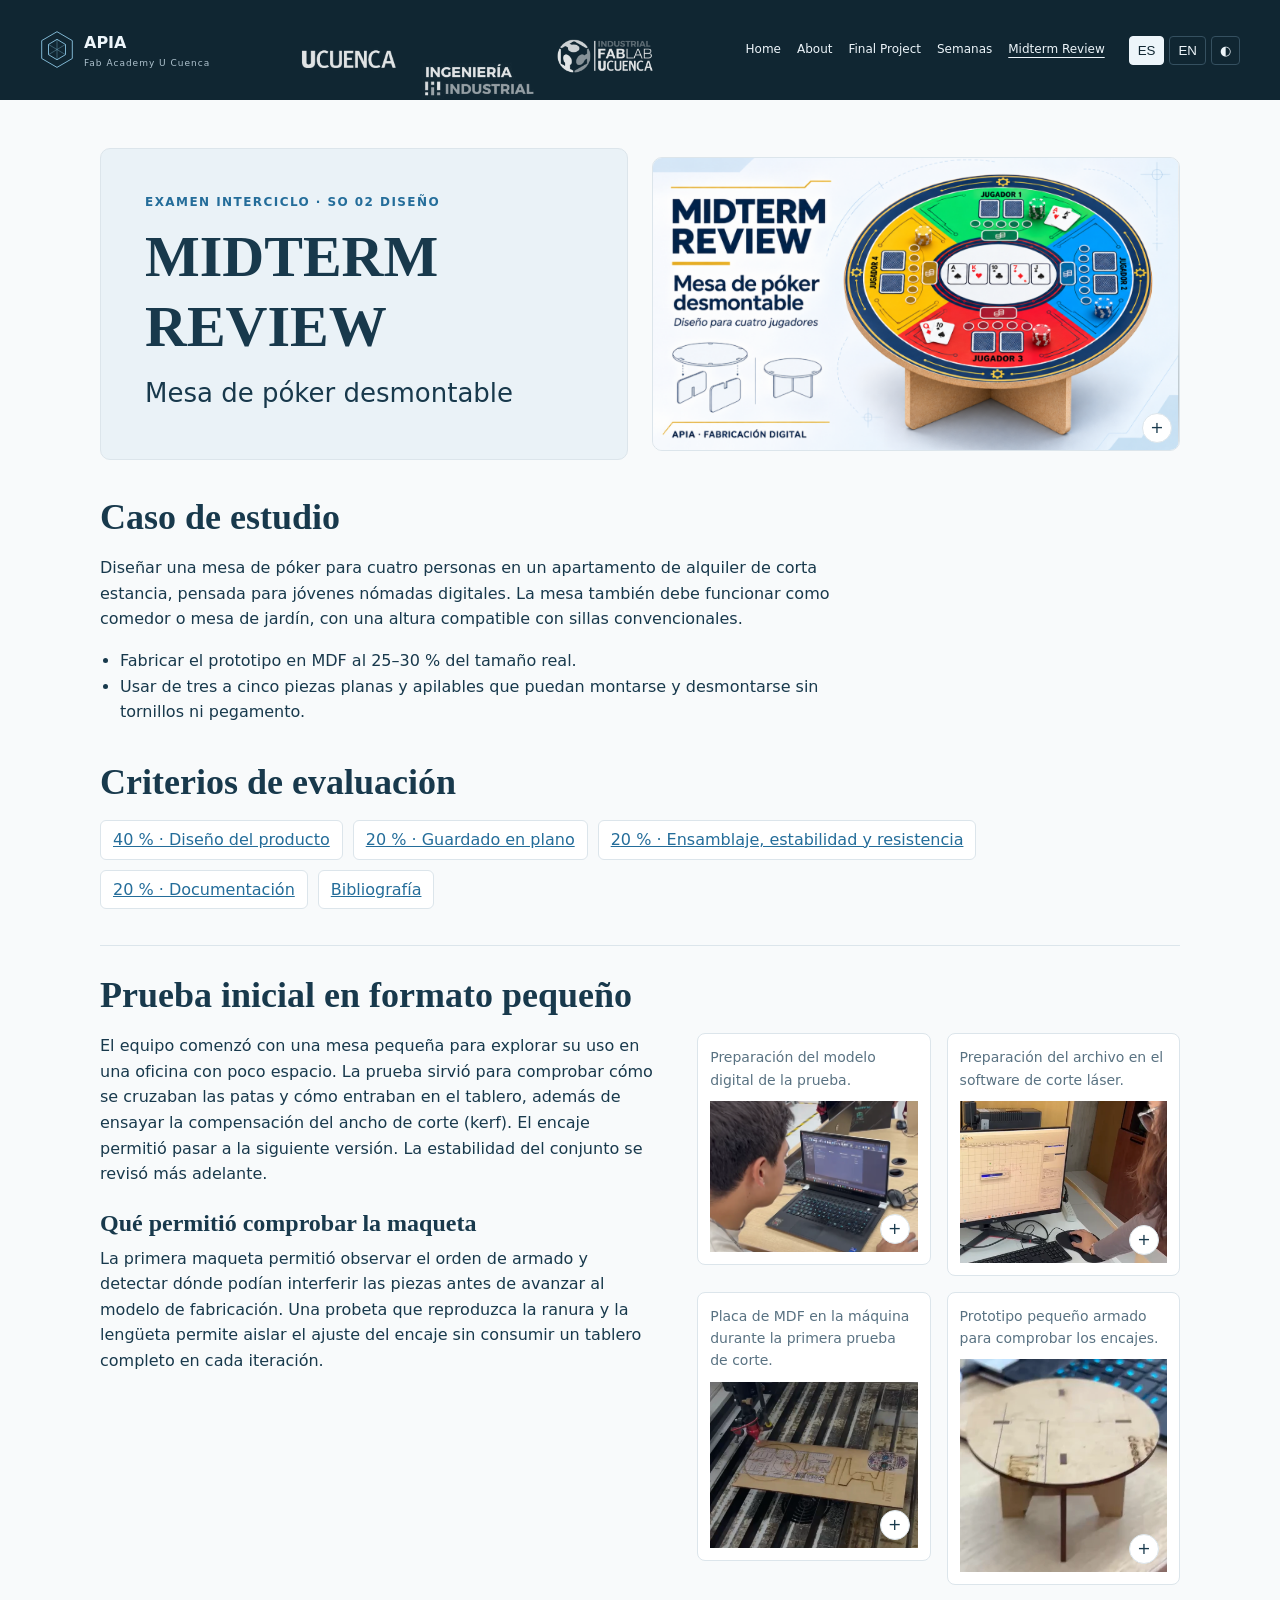
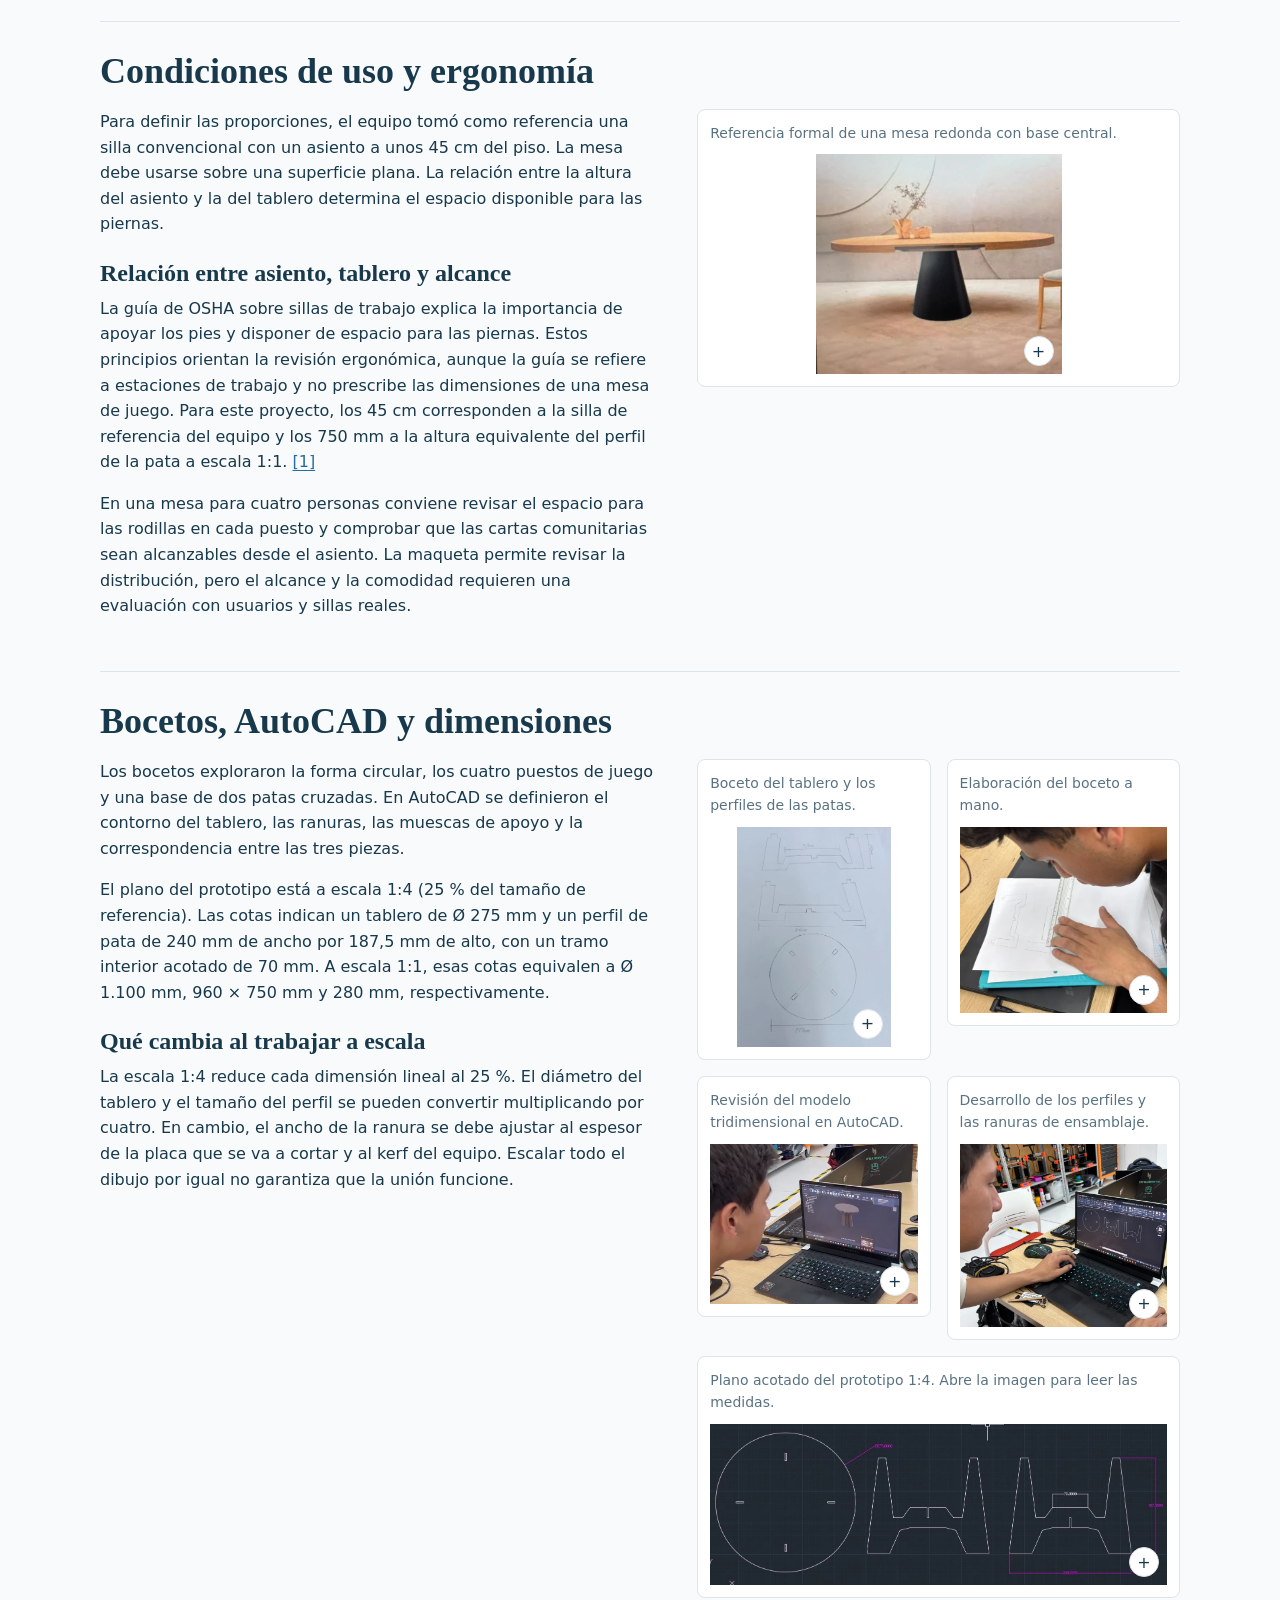
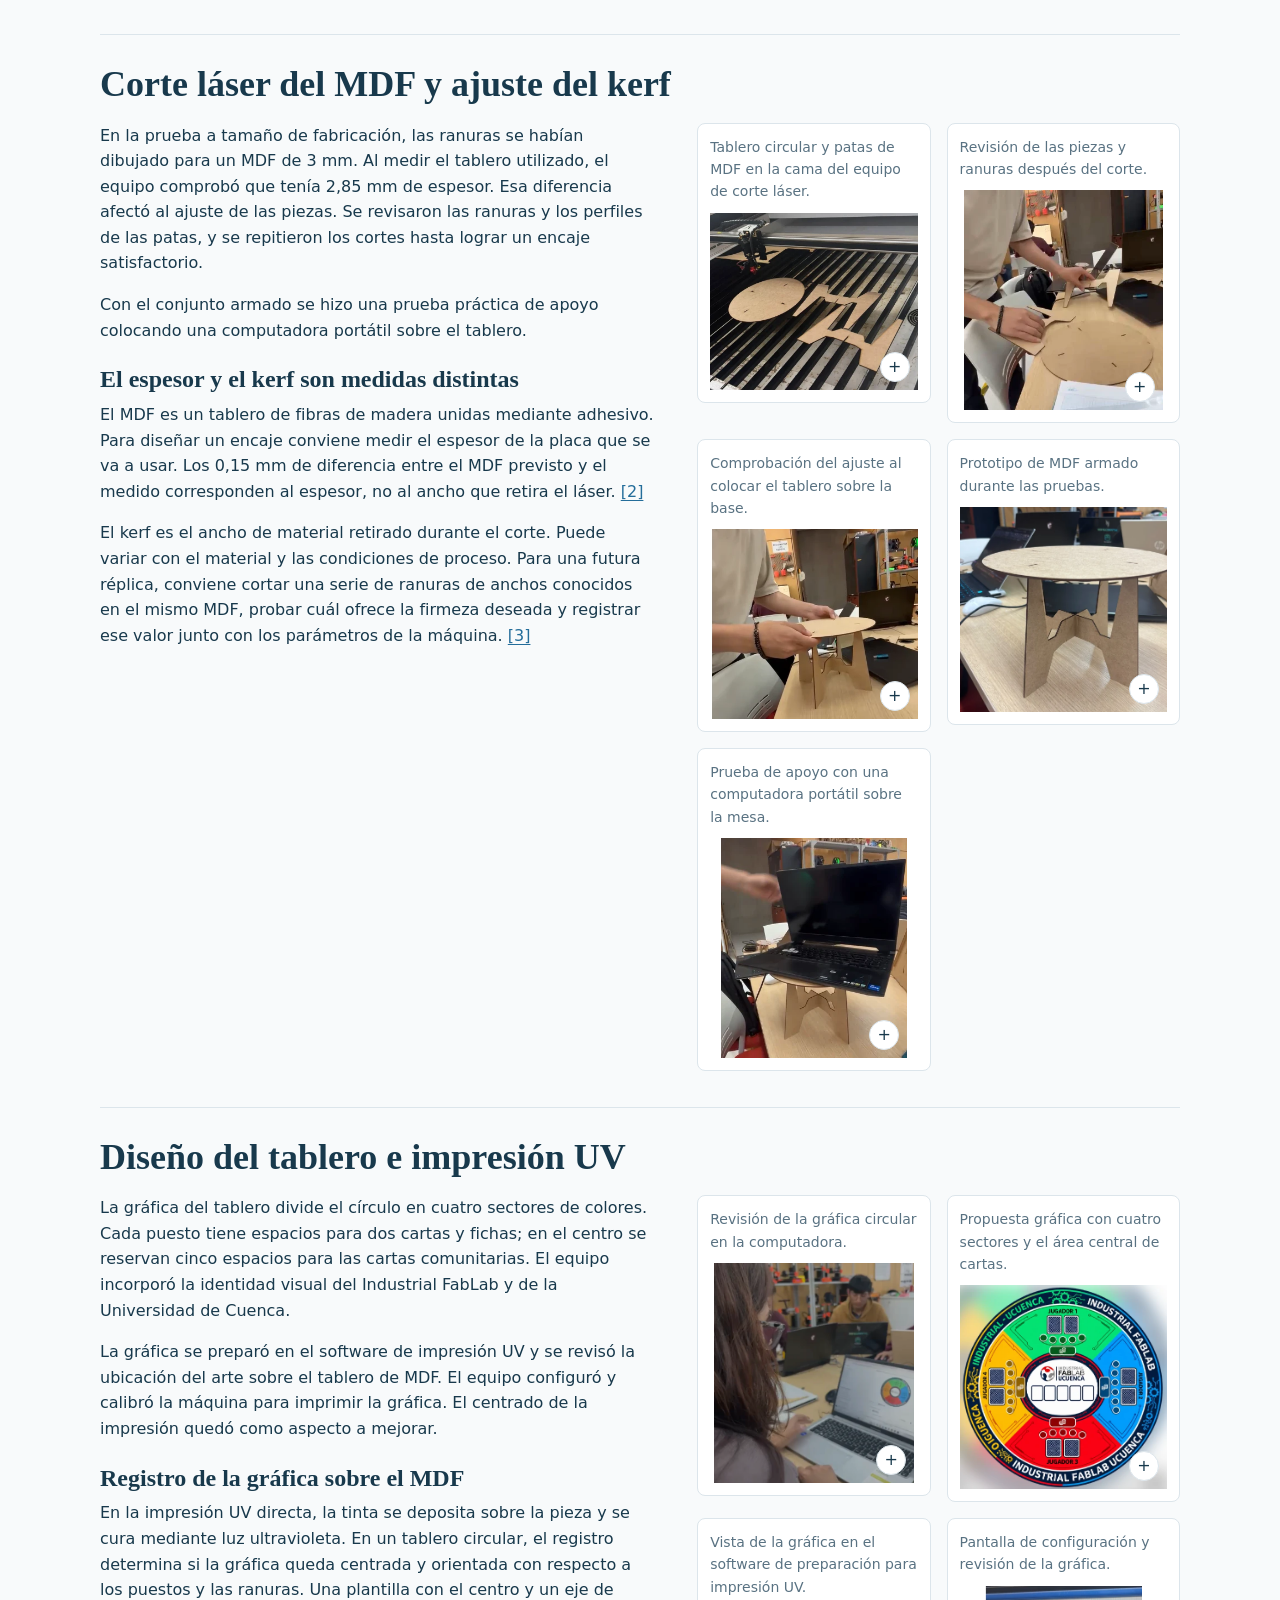
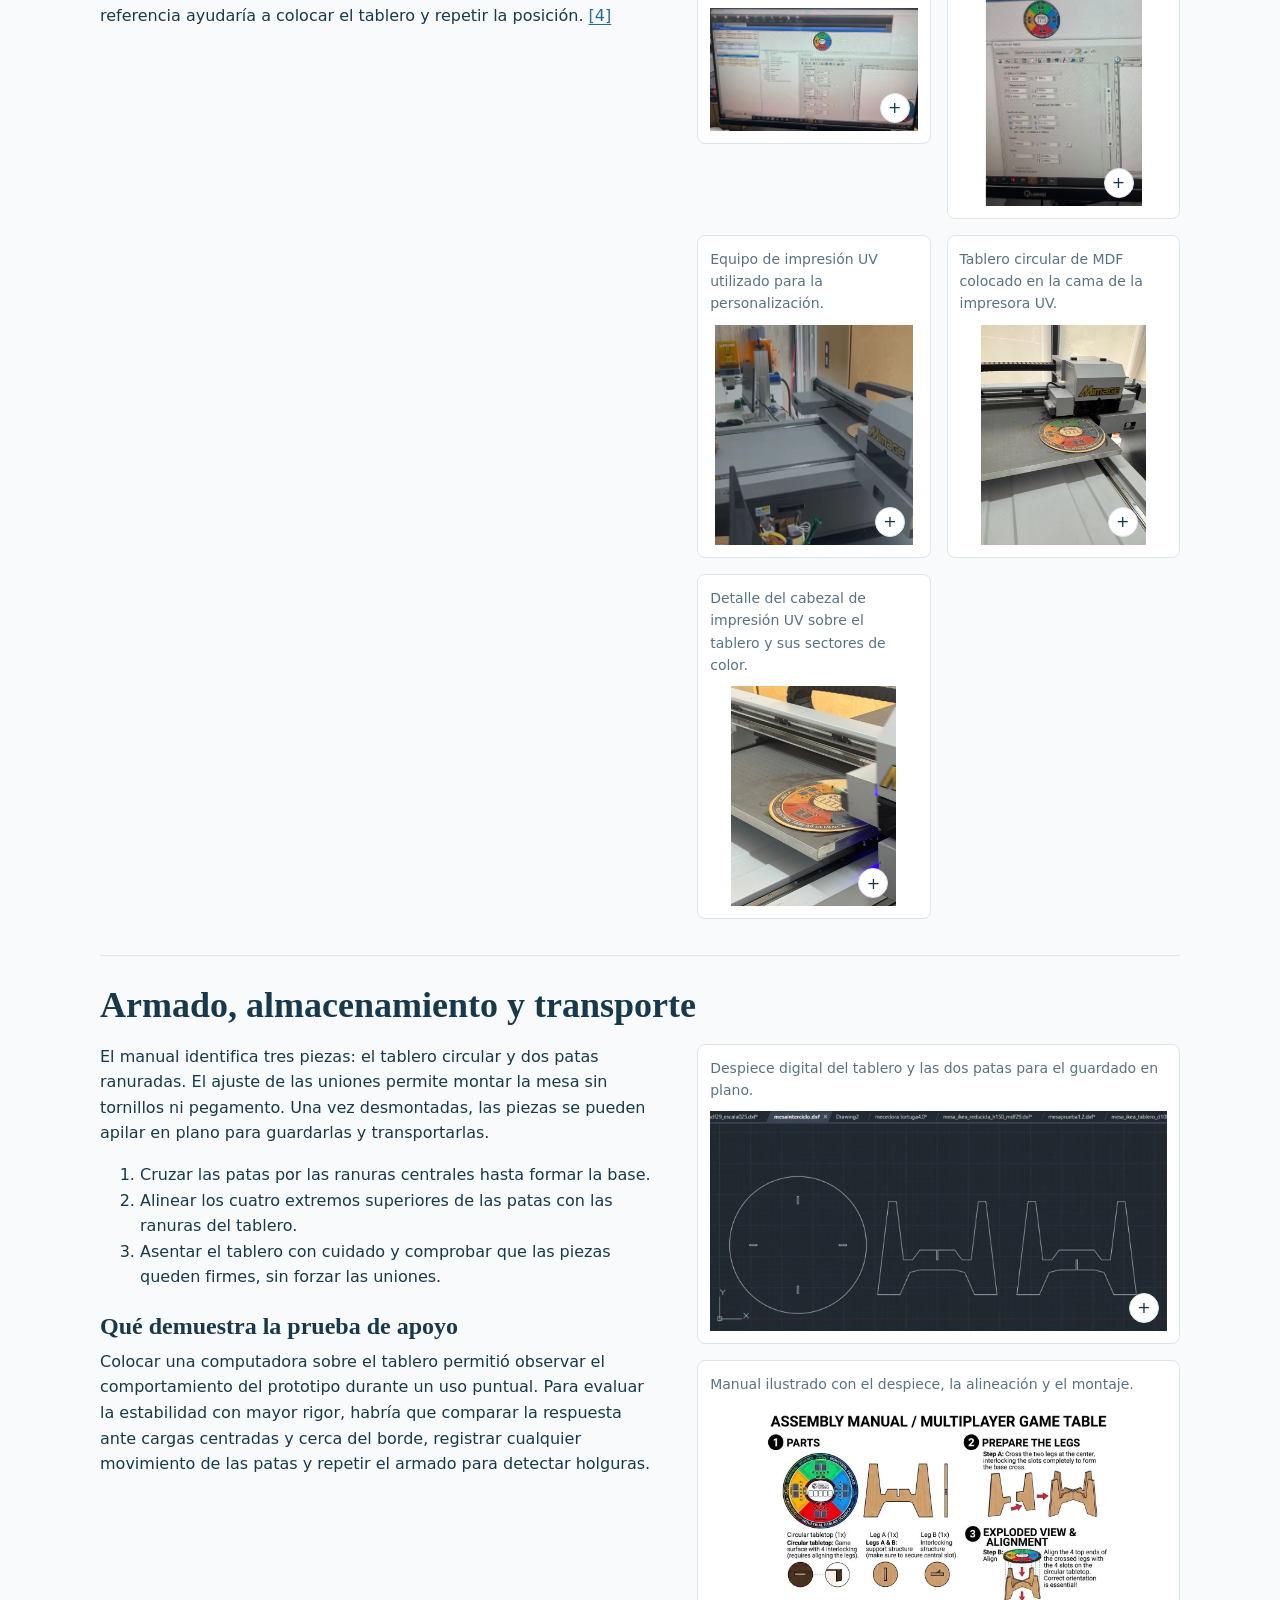
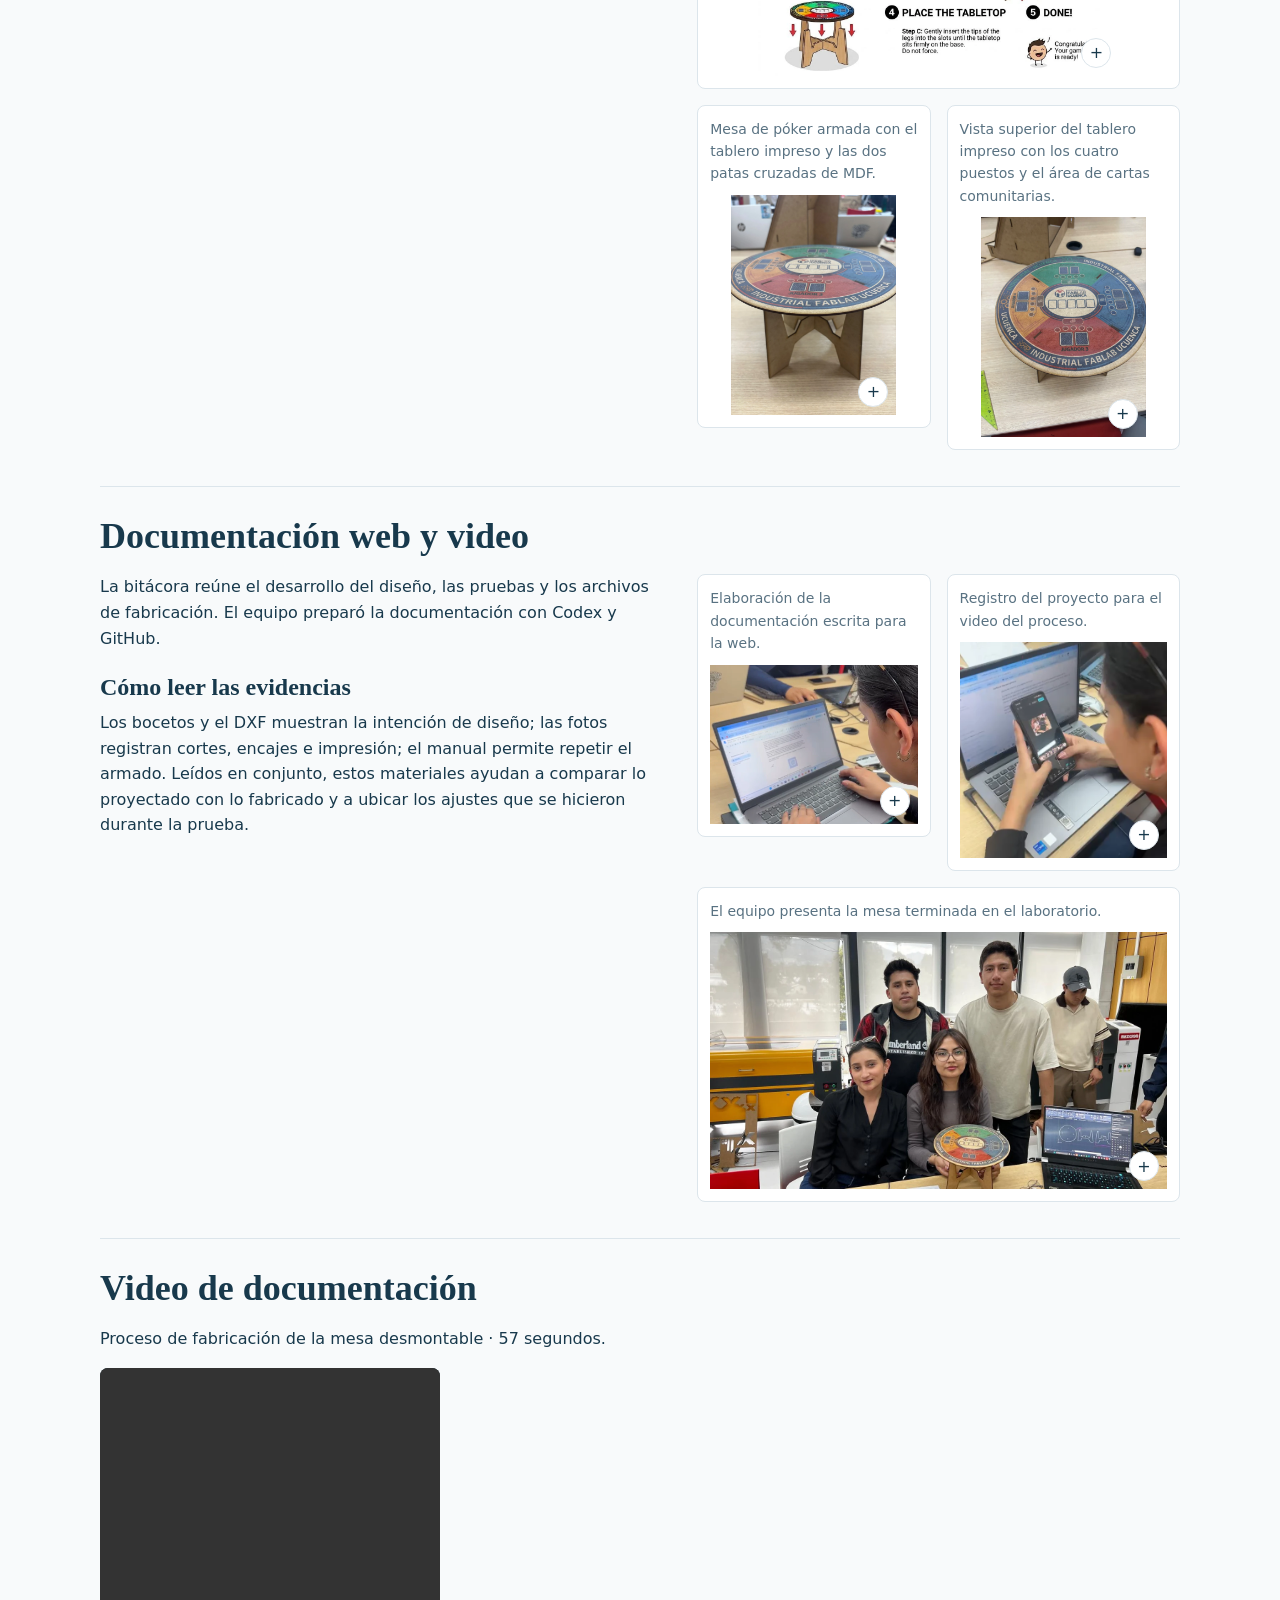
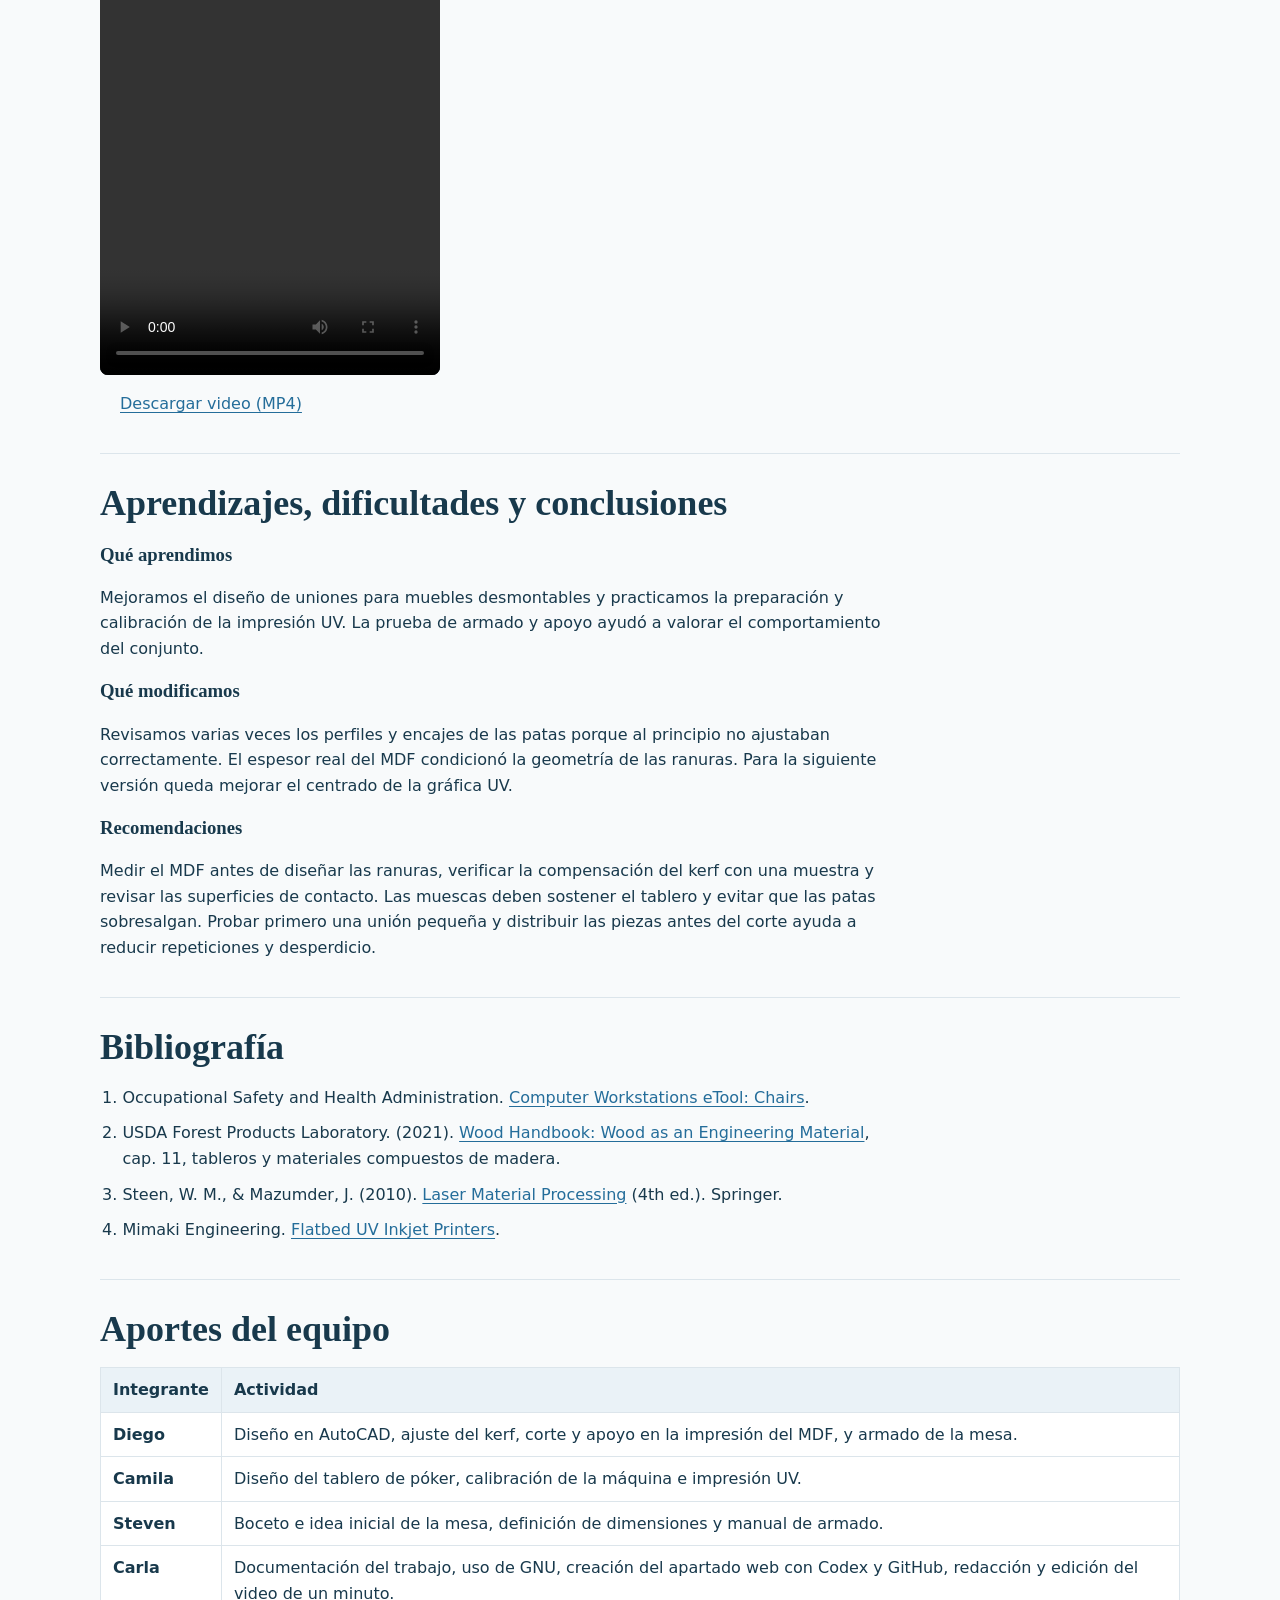
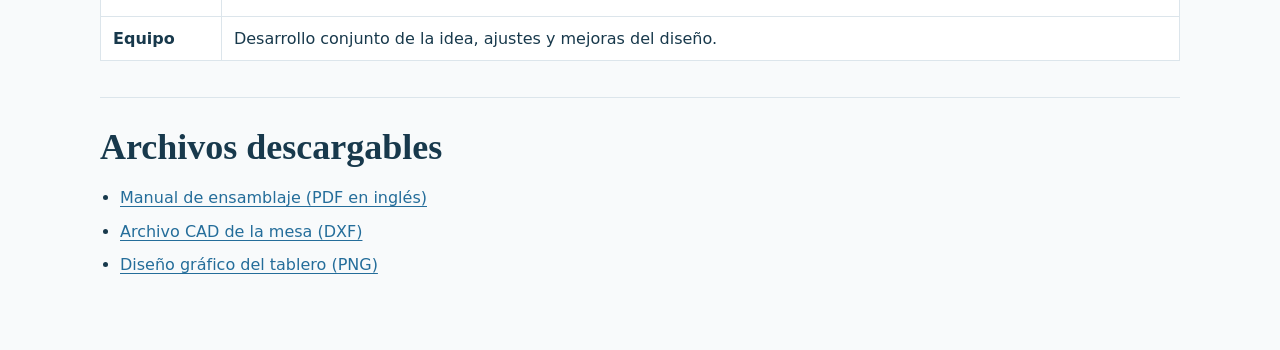
==== commit d6ae4087: "Add research and side galleries to midterm review" ====
--- a/midterm-review.html
+++ b/midterm-review.html
@@ -4,7 +4,7 @@
   <meta charset="utf-8">
   <meta name="viewport" content="width=device-width, initial-scale=1">
   <title>MIDTERM REVIEW · APIA</title>
-  <link rel="stylesheet" href="midterm-review.css?v=4">
+  <link rel="stylesheet" href="midterm-review.css?v=5">
   <link rel="stylesheet" href="site-navigation.css?v=3">
   <script src="midterm-review.js?v=2" defer></script>
   <script src="site-navigation.js?v=5" defer></script>
@@ -13,6 +13,7 @@
   <a class="skip" href="#main"><span data-language="es">Saltar al contenido</span><span data-language="en" hidden>Skip to content</span></a>
   <header><div class="wrap nav"><a class="brand" href="index.html#home" aria-label="APIA"><svg viewBox="0 0 40 46" fill="none" aria-hidden="true"><path d="M20 2 38 12.5v21L20 44 2 33.5v-21Z" stroke="currentColor"/><path d="M20 11 30 17v12L20 35 10 29V17Z" stroke="currentColor"/><path d="M20 11v24M10 17l20 12M30 17 10 29" stroke="currentColor" opacity=".4"/></svg><span><strong>APIA</strong><small data-t="brand">Fab Academy U Cuenca</small></span></a><div class="institutions" aria-label="Instituciones"><div class="institution"><img src="images/ucuenca.png" alt="Universidad de Cuenca" width="2677" height="1505" decoding="async"></div><div class="institution"><img src="images/ingenieria-industrial.jpg" alt="Ingeniería Industrial" width="200" height="200" decoding="async"></div><div class="institution"><img src="images/fablab-ucuenca.jpeg" alt="Industrial FabLab UCuenca" width="1472" height="832" decoding="async"></div></div><nav class="navlinks" aria-label="Principal"><a href="index.html#home">Home</a><a href="index.html#about">About</a><a href="index.html#project">Final Project</a><a data-weeks-link href="index.html#assignments">Semanas</a><a href="midterm-review.html" lang="en" aria-current="page">Midterm Review</a></nav><div class="tools"><div class="langs"><button class="tool active" id="es" lang="es" aria-label="Español" aria-pressed="true">ES</button><button class="tool" id="en" lang="en" aria-label="English" aria-pressed="false">EN</button></div><button class="tool" id="theme" aria-label="Activar tema oscuro" aria-pressed="false">◐</button></div></div></header>
   <main id="main" class="wrap midterm">
+    <div class="midterm-hero">
     <div class="midterm-intro">
       <p class="eyebrow"><span data-language="es">Examen interciclo · SO 02 Diseño</span><span data-language="en" hidden>Midterm assessment · SO 02 Design</span></p>
       <h1 lang="en">MIDTERM REVIEW</h1>
@@ -24,6 +25,7 @@
          alt="Ilustración de la mesa de póker desmontable, con cuatro zonas de juego y un esquema de las piezas separadas."
          data-alt-en="Illustration of the knock-down poker table with four player areas and a diagram of its separate parts.">
     </a>
+    </div>
 
     <section class="midterm-brief" aria-labelledby="brief-heading">
       <h2 id="brief-heading"><span data-language="es">Caso de estudio</span><span data-language="en" hidden>Design brief</span></h2>
@@ -47,12 +49,20 @@
 <li><a href="#armado"><span data-language="es">20 % · Guardado en plano</span><span data-language="en" hidden>20% · Flat-pack storage</span></a></li>
 <li><a href="#corte"><span data-language="es">20 % · Ensamblaje, estabilidad y resistencia</span><span data-language="en" hidden>20% · Assembly, stability and strength</span></a></li>
 <li><a href="#documentacion"><span data-language="es">20 % · Documentación</span><span data-language="en" hidden>20% · Documentation</span></a></li>
+<li><a href="#bibliografia"><span data-language="es">Bibliografía</span><span data-language="en" hidden>References</span></a></li>
 </ul>
 </nav>
 
 <section class="midterm-stage" id="prueba-inicial">
 <h2><span data-language="es">Prueba inicial en formato pequeño</span><span data-language="en" hidden>Small-scale trial</span></h2>
-<p data-language="es">El equipo comenzó con una mesa pequeña para explorar su uso en una oficina con poco espacio. La prueba sirvió para comprobar cómo se cruzaban las patas y cómo entraban en el tablero, además de ensayar la compensación del ancho de corte (kerf). El encaje permitió pasar a la siguiente versión. La estabilidad del conjunto se revisó más adelante.</p><p data-language="en" hidden>The team started with a small table to explore use in a compact office. The trial checked how the legs interlocked and fitted into the tabletop, and tested compensation for the width of the laser cut (kerf). The fit allowed the team to move on to the next version. Assembly stability was checked later.</p><div class="midterm-gallery">
+<div class="midterm-stage-layout">
+<div class="midterm-stage-copy">
+<p data-language="es">El equipo comenzó con una mesa pequeña para explorar su uso en una oficina con poco espacio. La prueba sirvió para comprobar cómo se cruzaban las patas y cómo entraban en el tablero, además de ensayar la compensación del ancho de corte (kerf). El encaje permitió pasar a la siguiente versión. La estabilidad del conjunto se revisó más adelante.</p><p data-language="en" hidden>The team started with a small table to explore use in a compact office. The trial checked how the legs interlocked and fitted into the tabletop, and tested compensation for the width of the laser cut (kerf). The fit allowed the team to move on to the next version. Assembly stability was checked later.</p>
+<h3><span data-language="es">Qué permitió comprobar la maqueta</span><span data-language="en" hidden>What the model helped us check</span></h3>
+<p data-language="es">La primera maqueta permitió observar el orden de armado y detectar dónde podían interferir las piezas antes de avanzar al modelo de fabricación. Una probeta que reproduzca la ranura y la lengüeta permite aislar el ajuste del encaje sin consumir un tablero completo en cada iteración.</p>
+<p data-language="en" hidden>The first model helped the team observe the assembly sequence and spot where parts could interfere before moving to the fabrication model. A coupon that reproduces the slot and tab can isolate joint fit without consuming an entire sheet at each iteration.</p>
+</div>
+<div class="midterm-gallery">
 <figure>
   <figcaption><span data-language="es">Preparación del modelo digital de la prueba.</span><span data-language="en" hidden>Preparing the digital model for the trial.</span></figcaption>
   <a href="images/midterm-review/proceso/modelo-prueba.webp"><img src="images/midterm-review/proceso/modelo-prueba.webp" width="894" height="649" loading="lazy" decoding="async" alt="Preparación del modelo digital de la prueba." data-alt-en="Preparing the digital model for the trial."></a>
@@ -70,21 +80,39 @@
   <a href="images/midterm-review/proceso/mesa-pequena.webp"><img src="images/midterm-review/proceso/mesa-pequena.webp" width="331" height="339" loading="lazy" decoding="async" alt="Prototipo pequeño armado para comprobar los encajes." data-alt-en="Small assembled prototype used to check the joints."></a>
 </figure>
 </div>
+</div>
 </section>
 
 <section class="midterm-stage" id="ergonomia">
 <h2><span data-language="es">Condiciones de uso y ergonomía</span><span data-language="en" hidden>Use conditions and ergonomics</span></h2>
-<p data-language="es">Para definir las proporciones, el equipo tomó como referencia una silla convencional con un asiento a unos 45 cm del piso. La mesa debe usarse sobre una superficie plana. La relación entre la altura del asiento y la del tablero determina el espacio disponible para las piernas.</p><p data-language="en" hidden>To define the proportions, the team used a conventional chair with a seat height of about 45 cm as a reference. The table is intended for use on a level surface. The relationship between seat and tabletop height determines the available legroom.</p><div class="midterm-gallery">
+<div class="midterm-stage-layout">
+<div class="midterm-stage-copy">
+<p data-language="es">Para definir las proporciones, el equipo tomó como referencia una silla convencional con un asiento a unos 45 cm del piso. La mesa debe usarse sobre una superficie plana. La relación entre la altura del asiento y la del tablero determina el espacio disponible para las piernas.</p><p data-language="en" hidden>To define the proportions, the team used a conventional chair with a seat height of about 45 cm as a reference. The table is intended for use on a level surface. The relationship between seat and tabletop height determines the available legroom.</p>
+<h3><span data-language="es">Relación entre asiento, tablero y alcance</span><span data-language="en" hidden>Seat height, tabletop height and reach</span></h3>
+<p data-language="es">La guía de OSHA sobre sillas de trabajo explica la importancia de apoyar los pies y disponer de espacio para las piernas. Estos principios orientan la revisión ergonómica, aunque la guía se refiere a estaciones de trabajo y no prescribe las dimensiones de una mesa de juego. Para este proyecto, los 45 cm corresponden a la silla de referencia del equipo y los 750 mm a la altura equivalente del perfil de la pata a escala 1:1. <a class="midterm-citation" href="#referencia-1">[1]</a></p>
+<p data-language="en" hidden>OSHA’s guidance on work chairs explains the importance of foot support and leg clearance. These principles inform the ergonomic review, though the guide concerns workstations and does not prescribe dimensions for a gaming table. In this project, 45 cm refers to the team’s reference chair and 750 mm to the equivalent full-scale leg profile height. <a class="midterm-citation" href="#referencia-1">[1]</a></p>
+<p data-language="es">En una mesa para cuatro personas conviene revisar el espacio para las rodillas en cada puesto y comprobar que las cartas comunitarias sean alcanzables desde el asiento. La maqueta permite revisar la distribución, pero el alcance y la comodidad requieren una evaluación con usuarios y sillas reales.</p>
+<p data-language="en" hidden>For a four-player table, knee clearance should be checked at each seat, along with whether the communal cards can be reached while seated. The model helps check the layout, but reach and comfort should be assessed with users and full-sized chairs.</p>
+</div>
+<div class="midterm-gallery">
 <figure>
   <figcaption><span data-language="es">Referencia formal de una mesa redonda con base central.</span><span data-language="en" hidden>Design reference showing a round table with a central base.</span></figcaption>
   <a href="images/midterm-review/proceso/referencia-mesa.webp"><img src="images/midterm-review/proceso/referencia-mesa.webp" width="360" height="322" loading="lazy" decoding="async" alt="Referencia formal de una mesa redonda con base central." data-alt-en="Design reference showing a round table with a central base."></a>
 </figure>
 </div>
+</div>
 </section>
 
 <section class="midterm-stage" id="bocetos">
 <h2><span data-language="es">Bocetos, AutoCAD y dimensiones</span><span data-language="en" hidden>Sketches, AutoCAD and dimensions</span></h2>
-<p data-language="es">Los bocetos exploraron la forma circular, los cuatro puestos de juego y una base de dos patas cruzadas. En AutoCAD se definieron el contorno del tablero, las ranuras, las muescas de apoyo y la correspondencia entre las tres piezas.</p><p data-language="en" hidden>The sketches explored a circular shape, four player positions and a base with two interlocking legs. In AutoCAD, the team defined the tabletop profile, slots, support notches and how the three parts fit together.</p><p data-language="es">El plano del prototipo está a escala 1:4 (25 % del tamaño de referencia). Las cotas indican un tablero de Ø 275 mm y un perfil de pata de 240 mm de ancho por 187,5 mm de alto, con un tramo interior acotado de 70 mm. A escala 1:1, esas cotas equivalen a Ø 1.100 mm, 960 × 750 mm y 280 mm, respectivamente.</p><p data-language="en" hidden>The prototype drawing is at 1:4 scale (25% of the reference size). It shows a Ø 275 mm tabletop and a leg profile 240 mm wide by 187.5 mm high, with a 70 mm dimension on the inner section. At 1:1 scale, those dimensions correspond to Ø 1,100 mm, 960 × 750 mm and 280 mm, respectively.</p><div class="midterm-gallery">
+<div class="midterm-stage-layout">
+<div class="midterm-stage-copy">
+<p data-language="es">Los bocetos exploraron la forma circular, los cuatro puestos de juego y una base de dos patas cruzadas. En AutoCAD se definieron el contorno del tablero, las ranuras, las muescas de apoyo y la correspondencia entre las tres piezas.</p><p data-language="en" hidden>The sketches explored a circular shape, four player positions and a base with two interlocking legs. In AutoCAD, the team defined the tabletop profile, slots, support notches and how the three parts fit together.</p><p data-language="es">El plano del prototipo está a escala 1:4 (25 % del tamaño de referencia). Las cotas indican un tablero de Ø 275 mm y un perfil de pata de 240 mm de ancho por 187,5 mm de alto, con un tramo interior acotado de 70 mm. A escala 1:1, esas cotas equivalen a Ø 1.100 mm, 960 × 750 mm y 280 mm, respectivamente.</p><p data-language="en" hidden>The prototype drawing is at 1:4 scale (25% of the reference size). It shows a Ø 275 mm tabletop and a leg profile 240 mm wide by 187.5 mm high, with a 70 mm dimension on the inner section. At 1:1 scale, those dimensions correspond to Ø 1,100 mm, 960 × 750 mm and 280 mm, respectively.</p>
+<h3><span data-language="es">Qué cambia al trabajar a escala</span><span data-language="en" hidden>What changes when working at scale</span></h3>
+<p data-language="es">La escala 1:4 reduce cada dimensión lineal al 25 %. El diámetro del tablero y el tamaño del perfil se pueden convertir multiplicando por cuatro. En cambio, el ancho de la ranura se debe ajustar al espesor de la placa que se va a cortar y al kerf del equipo. Escalar todo el dibujo por igual no garantiza que la unión funcione.</p>
+<p data-language="en" hidden>At 1:4 scale, each linear dimension is reduced to 25%. The tabletop diameter and profile dimensions can be converted by multiplying by four. Slot width, however, must match the actual sheet thickness and account for the machine’s kerf. Scaling the entire drawing uniformly does not guarantee a working joint.</p>
+</div>
+<div class="midterm-gallery">
 <figure>
   <figcaption><span data-language="es">Boceto del tablero y los perfiles de las patas.</span><span data-language="en" hidden>Sketch of the tabletop and leg profiles.</span></figcaption>
   <a href="images/midterm-review/proceso/boceto.webp"><img src="images/midterm-review/proceso/boceto.webp" width="402" height="577" loading="lazy" decoding="async" alt="Boceto del tablero y los perfiles de las patas." data-alt-en="Sketch of the tabletop and leg profiles."></a>
@@ -106,11 +134,21 @@
   <a href="images/midterm-review/proceso/plano-acotado.webp"><img src="images/midterm-review/proceso/plano-acotado.webp" width="1357" height="480" loading="lazy" decoding="async" alt="Plano acotado del prototipo 1:4. Abre la imagen para leer las medidas." data-alt-en="Dimensioned 1:4 prototype drawing. Open the image to read the dimensions."></a>
 </figure>
 </div>
+</div>
 </section>
 
 <section class="midterm-stage" id="corte">
 <h2><span data-language="es">Corte láser del MDF y ajuste del kerf</span><span data-language="en" hidden>MDF laser cutting and kerf adjustment</span></h2>
-<p data-language="es">En la prueba a tamaño de fabricación, las ranuras se habían dibujado para un MDF de 3 mm. Al medir el tablero utilizado, el equipo comprobó que tenía 2,85 mm de espesor. Esa diferencia afectó al ajuste de las piezas. Se revisaron las ranuras y los perfiles de las patas, y se repitieron los cortes hasta lograr un encaje satisfactorio.</p><p data-language="en" hidden>For the fabrication-size trial, the slots had been drawn for 3 mm MDF. When the team measured the actual sheet, it was 2.85 mm thick. The difference affected how the parts fit. The team revised the leg profiles and slots and repeated the cuts until the joints fitted satisfactorily.</p><p data-language="es">Con el conjunto armado se hizo una prueba práctica de apoyo colocando una computadora portátil sobre el tablero.</p><p data-language="en" hidden>With the table assembled, the team carried out a practical support check by placing a laptop on the tabletop.</p><div class="midterm-gallery">
+<div class="midterm-stage-layout">
+<div class="midterm-stage-copy">
+<p data-language="es">En la prueba a tamaño de fabricación, las ranuras se habían dibujado para un MDF de 3 mm. Al medir el tablero utilizado, el equipo comprobó que tenía 2,85 mm de espesor. Esa diferencia afectó al ajuste de las piezas. Se revisaron las ranuras y los perfiles de las patas, y se repitieron los cortes hasta lograr un encaje satisfactorio.</p><p data-language="en" hidden>For the fabrication-size trial, the slots had been drawn for 3 mm MDF. When the team measured the actual sheet, it was 2.85 mm thick. The difference affected how the parts fit. The team revised the leg profiles and slots and repeated the cuts until the joints fitted satisfactorily.</p><p data-language="es">Con el conjunto armado se hizo una prueba práctica de apoyo colocando una computadora portátil sobre el tablero.</p><p data-language="en" hidden>With the table assembled, the team carried out a practical support check by placing a laptop on the tabletop.</p>
+<h3><span data-language="es">El espesor y el kerf son medidas distintas</span><span data-language="en" hidden>Sheet thickness and kerf are different measurements</span></h3>
+<p data-language="es">El MDF es un tablero de fibras de madera unidas mediante adhesivo. Para diseñar un encaje conviene medir el espesor de la placa que se va a usar. Los 0,15 mm de diferencia entre el MDF previsto y el medido corresponden al espesor, no al ancho que retira el láser. <a class="midterm-citation" href="#referencia-2">[2]</a></p>
+<p data-language="en" hidden>MDF is a panel made from wood fibers bonded with adhesive. When designing a joint, measure the sheet that will actually be used. The 0.15 mm difference between the planned and measured MDF thickness is a thickness difference, rather than the width removed by the laser. <a class="midterm-citation" href="#referencia-2">[2]</a></p>
+<p data-language="es">El kerf es el ancho de material retirado durante el corte. Puede variar con el material y las condiciones de proceso. Para una futura réplica, conviene cortar una serie de ranuras de anchos conocidos en el mismo MDF, probar cuál ofrece la firmeza deseada y registrar ese valor junto con los parámetros de la máquina. <a class="midterm-citation" href="#referencia-3">[3]</a></p>
+<p data-language="en" hidden>Kerf is the width of material removed during cutting. It can vary with the material and processing conditions. For a future build, cut a series of known slot widths in the same MDF, determine which gives the desired fit and record that value alongside the machine settings. <a class="midterm-citation" href="#referencia-3">[3]</a></p>
+</div>
+<div class="midterm-gallery">
 <figure>
   <figcaption><span data-language="es">Tablero circular y patas de MDF en la cama del equipo de corte láser.</span><span data-language="en" hidden>Circular MDF tabletop and legs on the laser cutter bed.</span></figcaption>
   <a href="images/midterm-review/proceso/corte-mdf.webp"><img src="images/midterm-review/proceso/corte-mdf.webp" width="376" height="322" loading="lazy" decoding="async" alt="Tablero circular y patas de MDF en la cama del equipo de corte láser." data-alt-en="Circular MDF tabletop and legs on the laser cutter bed."></a>
@@ -132,11 +170,19 @@
   <a href="images/midterm-review/proceso/prueba-soporte.webp"><img src="images/midterm-review/proceso/prueba-soporte.webp" width="334" height="394" loading="lazy" decoding="async" alt="Prueba de apoyo con una computadora portátil sobre la mesa." data-alt-en="Support check with a laptop placed on the table."></a>
 </figure>
 </div>
+</div>
 </section>
 
 <section class="midterm-stage" id="impresion-uv">
 <h2><span data-language="es">Diseño del tablero e impresión UV</span><span data-language="en" hidden>Tabletop artwork and UV printing</span></h2>
-<p data-language="es">La gráfica del tablero divide el círculo en cuatro sectores de colores. Cada puesto tiene espacios para dos cartas y fichas; en el centro se reservan cinco espacios para las cartas comunitarias. El equipo incorporó la identidad visual del Industrial FabLab y de la Universidad de Cuenca.</p><p data-language="en" hidden>The circular artwork is divided into four colored player areas. Each seat has space for two cards and chips, and five spaces in the center are reserved for shared cards. The design incorporates the visual identities of the Industrial FabLab and the University of Cuenca.</p><p data-language="es">La gráfica se preparó en el software de impresión UV y se revisó la ubicación del arte sobre el tablero de MDF. El equipo configuró y calibró la máquina para imprimir la gráfica. El centrado de la impresión quedó como aspecto a mejorar.</p><p data-language="en" hidden>The artwork was prepared in the UV printing software and its placement on the MDF tabletop was checked. The team set up and calibrated the printer for the artwork. Centering the print was identified as an area for improvement.</p><div class="midterm-gallery">
+<div class="midterm-stage-layout">
+<div class="midterm-stage-copy">
+<p data-language="es">La gráfica del tablero divide el círculo en cuatro sectores de colores. Cada puesto tiene espacios para dos cartas y fichas; en el centro se reservan cinco espacios para las cartas comunitarias. El equipo incorporó la identidad visual del Industrial FabLab y de la Universidad de Cuenca.</p><p data-language="en" hidden>The circular artwork is divided into four colored player areas. Each seat has space for two cards and chips, and five spaces in the center are reserved for shared cards. The design incorporates the visual identities of the Industrial FabLab and the University of Cuenca.</p><p data-language="es">La gráfica se preparó en el software de impresión UV y se revisó la ubicación del arte sobre el tablero de MDF. El equipo configuró y calibró la máquina para imprimir la gráfica. El centrado de la impresión quedó como aspecto a mejorar.</p><p data-language="en" hidden>The artwork was prepared in the UV printing software and its placement on the MDF tabletop was checked. The team set up and calibrated the printer for the artwork. Centering the print was identified as an area for improvement.</p>
+<h3><span data-language="es">Registro de la gráfica sobre el MDF</span><span data-language="en" hidden>Artwork registration on MDF</span></h3>
+<p data-language="es">En la impresión UV directa, la tinta se deposita sobre la pieza y se cura mediante luz ultravioleta. En un tablero circular, el registro determina si la gráfica queda centrada y orientada con respecto a los puestos y las ranuras. Una plantilla con el centro y un eje de referencia ayudaría a colocar el tablero y repetir la posición. <a class="midterm-citation" href="#referencia-4">[4]</a></p>
+<p data-language="en" hidden>In direct UV printing, ink is deposited on the part and cured with ultraviolet light. On a circular tabletop, registration determines whether the artwork is centered and aligned with the seats and slots. A placement template with a center mark and a reference axis would help position the tabletop consistently. <a class="midterm-citation" href="#referencia-4">[4]</a></p>
+</div>
+<div class="midterm-gallery">
 <figure>
   <figcaption><span data-language="es">Revisión de la gráfica circular en la computadora.</span><span data-language="en" hidden>Reviewing the circular artwork on a computer.</span></figcaption>
   <a href="images/midterm-review/proceso/desarrollo-grafica.webp"><img src="images/midterm-review/proceso/desarrollo-grafica.webp" width="484" height="531" loading="lazy" decoding="async" alt="Revisión de la gráfica circular en la computadora." data-alt-en="Reviewing the circular artwork on a computer."></a>
@@ -166,11 +212,19 @@
   <a href="images/midterm-review/proceso/detalle-impresion-uv.webp"><img src="images/midterm-review/proceso/detalle-impresion-uv.webp" width="1200" height="1600" loading="lazy" decoding="async" alt="Detalle del cabezal de impresión UV sobre el tablero y sus sectores de color." data-alt-en="Close-up of the UV print head over the tabletop and its colored sections."></a>
 </figure>
 </div>
+</div>
 </section>
 
 <section class="midterm-stage" id="armado">
 <h2><span data-language="es">Armado, almacenamiento y transporte</span><span data-language="en" hidden>Assembly, storage and transport</span></h2>
-<p data-language="es">El manual identifica tres piezas: el tablero circular y dos patas ranuradas. El ajuste de las uniones permite montar la mesa sin tornillos ni pegamento. Una vez desmontadas, las piezas se pueden apilar en plano para guardarlas y transportarlas.</p><p data-language="en" hidden>The manual identifies three parts: the circular tabletop and two slotted legs. The joints allow the table to be assembled without screws or glue. Once disassembled, the three parts can be stacked flat for storage and transport.</p><ol data-language="es"><li>Cruzar las patas por las ranuras centrales hasta formar la base.</li><li>Alinear los cuatro extremos superiores de las patas con las ranuras del tablero.</li><li>Asentar el tablero con cuidado y comprobar que las piezas queden firmes, sin forzar las uniones.</li></ol><ol data-language="en" hidden><li>Interlock the legs at their center slots to form the base.</li><li>Align the four upper ends of the legs with the slots in the tabletop.</li><li>Seat the tabletop gently and check that the pieces fit securely, without forcing the joints.</li></ol><div class="midterm-gallery">
+<div class="midterm-stage-layout">
+<div class="midterm-stage-copy">
+<p data-language="es">El manual identifica tres piezas: el tablero circular y dos patas ranuradas. El ajuste de las uniones permite montar la mesa sin tornillos ni pegamento. Una vez desmontadas, las piezas se pueden apilar en plano para guardarlas y transportarlas.</p><p data-language="en" hidden>The manual identifies three parts: the circular tabletop and two slotted legs. The joints allow the table to be assembled without screws or glue. Once disassembled, the three parts can be stacked flat for storage and transport.</p><ol data-language="es"><li>Cruzar las patas por las ranuras centrales hasta formar la base.</li><li>Alinear los cuatro extremos superiores de las patas con las ranuras del tablero.</li><li>Asentar el tablero con cuidado y comprobar que las piezas queden firmes, sin forzar las uniones.</li></ol><ol data-language="en" hidden><li>Interlock the legs at their center slots to form the base.</li><li>Align the four upper ends of the legs with the slots in the tabletop.</li><li>Seat the tabletop gently and check that the pieces fit securely, without forcing the joints.</li></ol>
+<h3><span data-language="es">Qué demuestra la prueba de apoyo</span><span data-language="en" hidden>What the support check demonstrates</span></h3>
+<p data-language="es">Colocar una computadora sobre el tablero permitió observar el comportamiento del prototipo durante un uso puntual. Para evaluar la estabilidad con mayor rigor, habría que comparar la respuesta ante cargas centradas y cerca del borde, registrar cualquier movimiento de las patas y repetir el armado para detectar holguras.</p>
+<p data-language="en" hidden>Placing a laptop on the tabletop allowed the team to observe the prototype during one instance of use. A more rigorous stability assessment would compare the response to centered and near-edge loads, record any leg movement and repeat assembly to check for looseness.</p>
+</div>
+<div class="midterm-gallery">
 <figure class="midterm-wide">
   <figcaption><span data-language="es">Despiece digital del tablero y las dos patas para el guardado en plano.</span><span data-language="en" hidden>Digital layout of the tabletop and two legs for flat-pack storage.</span></figcaption>
   <a href="images/midterm-review/proceso/piezas-planas.webp"><img src="images/midterm-review/proceso/piezas-planas.webp" width="1342" height="646" loading="lazy" decoding="async" alt="Despiece digital del tablero y las dos patas para el guardado en plano." data-alt-en="Digital layout of the tabletop and two legs for flat-pack storage."></a>
@@ -188,12 +242,19 @@
   <a href="images/midterm-review/proceso/tablero-final-vista-superior.webp"><img src="images/midterm-review/proceso/tablero-final-vista-superior.webp" width="1200" height="1600" loading="lazy" decoding="async" alt="Vista superior del tablero impreso con los cuatro puestos y el área de cartas comunitarias." data-alt-en="Top view of the printed tabletop showing the four player areas and the shared card area."></a>
 </figure>
 </div>
+</div>
 </section>
 
 <section class="midterm-stage" id="documentacion">
 <h2><span data-language="es">Documentación web y video</span><span data-language="en" hidden>Website documentation and video</span></h2>
+<div class="midterm-stage-layout">
+<div class="midterm-stage-copy">
 <p data-language="es">La bitácora reúne el desarrollo del diseño, las pruebas y los archivos de fabricación. El equipo preparó la documentación con Codex y GitHub.</p>
 <p data-language="en" hidden>The journal brings together the design work, tests and fabrication files. The team prepared the documentation with Codex and GitHub.</p>
+<h3><span data-language="es">Cómo leer las evidencias</span><span data-language="en" hidden>How to read the evidence</span></h3>
+<p data-language="es">Los bocetos y el DXF muestran la intención de diseño; las fotos registran cortes, encajes e impresión; el manual permite repetir el armado. Leídos en conjunto, estos materiales ayudan a comparar lo proyectado con lo fabricado y a ubicar los ajustes que se hicieron durante la prueba.</p>
+<p data-language="en" hidden>The sketches and DXF show the design intent; the photos record cutting, joint fitting and printing; the manual lets others repeat the assembly. Together these materials help readers compare the design with the finished prototype and identify adjustments made during testing.</p>
+</div>
 <div class="midterm-gallery">
 <figure>
   <figcaption><span data-language="es">Elaboración de la documentación escrita para la web.</span><span data-language="en" hidden>Preparing the written documentation for the website.</span></figcaption>
@@ -207,6 +268,7 @@
   <figcaption><span data-language="es">El equipo presenta la mesa terminada en el laboratorio.</span><span data-language="en" hidden>The team presents the finished table in the lab.</span></figcaption>
   <a href="images/midterm-review/proceso/equipo-con-mesa-final.webp"><img src="images/midterm-review/proceso/equipo-con-mesa-final.webp" width="1280" height="720" loading="lazy" decoding="async" alt="El equipo presenta la mesa terminada en el laboratorio." data-alt-en="The team presents the finished table in the lab."></a>
 </figure>
+</div>
 </div>
 </section>
 
@@ -223,6 +285,16 @@
 <section class="midterm-stage" id="aprendizajes">
 <h2><span data-language="es">Aprendizajes, dificultades y conclusiones</span><span data-language="en" hidden>Lessons, challenges and conclusions</span></h2>
 <h3><span data-language="es">Qué aprendimos</span><span data-language="en" hidden>What we learned</span></h3><p data-language="es">Mejoramos el diseño de uniones para muebles desmontables y practicamos la preparación y calibración de la impresión UV. La prueba de armado y apoyo ayudó a valorar el comportamiento del conjunto.</p><p data-language="en" hidden>We improved our ability to design joints for knock-down furniture and practiced preparing and calibrating the UV printer. The assembly and support check helped us assess how the parts worked together.</p><h3><span data-language="es">Qué modificamos</span><span data-language="en" hidden>What we changed</span></h3><p data-language="es">Revisamos varias veces los perfiles y encajes de las patas porque al principio no ajustaban correctamente. El espesor real del MDF condicionó la geometría de las ranuras. Para la siguiente versión queda mejorar el centrado de la gráfica UV.</p><p data-language="en" hidden>We revised the leg profiles and joints several times because they did not initially fit correctly. The actual MDF thickness affected the slot geometry. Better centering of the UV artwork is a priority for the next version.</p><h3><span data-language="es">Recomendaciones</span><span data-language="en" hidden>Recommendations</span></h3><p data-language="es">Medir el MDF antes de diseñar las ranuras, verificar la compensación del kerf con una muestra y revisar las superficies de contacto. Las muescas deben sostener el tablero y evitar que las patas sobresalgan. Probar primero una unión pequeña y distribuir las piezas antes del corte ayuda a reducir repeticiones y desperdicio.</p><p data-language="en" hidden>Measure the MDF before drawing the slots, check kerf compensation on a sample and review the contact surfaces. The notches should support the tabletop and keep the legs from protruding. Test one small joint first and plan the part layout before cutting to reduce repeated cuts and material waste.</p>
+</section>
+
+<section class="midterm-stage" id="bibliografia" aria-labelledby="bibliografia-heading">
+  <h2 id="bibliografia-heading"><span data-language="es">Bibliografía</span><span data-language="en" hidden>References</span></h2>
+  <ol class="midterm-references">
+    <li id="referencia-1">Occupational Safety and Health Administration. <a href="https://www.osha.gov/etools/computer-workstations/components/chairs" lang="en">Computer Workstations eTool: Chairs</a>.</li>
+    <li id="referencia-2">USDA Forest Products Laboratory. (2021). <a href="https://doi.org/10.2737/FPL-GTR-282" lang="en">Wood Handbook: Wood as an Engineering Material</a>, <span data-language="es">cap. 11, tableros y materiales compuestos de madera.</span><span data-language="en" hidden>ch. 11, wood-based composite materials.</span></li>
+    <li id="referencia-3">Steen, W. M., &amp; Mazumder, J. (2010). <a href="https://doi.org/10.1007/978-1-84996-062-5" lang="en">Laser Material Processing</a> (4th ed.). Springer.</li>
+    <li id="referencia-4">Mimaki Engineering. <a href="https://mimaki.com/product/inkjet/i-flat/" lang="en">Flatbed UV Inkjet Printers</a>.</li>
+  </ol>
 </section>
 
 <section class="midterm-stage" id="aportes">
--- a/midterm-review.css
+++ b/midterm-review.css
@@ -61,8 +61,14 @@
 .skip:focus { transform: translateY(0); }
 
 .midterm { max-width: 1080px; padding-block: 48px 72px; }
+.midterm-hero {
+  display: grid;
+  grid-template-columns: minmax(0, 1fr) minmax(0, 1fr);
+  align-items: center;
+  gap: 24px;
+}
 .midterm-intro {
-  padding: clamp(24px, 6vw, 64px);
+  padding: clamp(24px, 4vw, 44px);
   border: 1px solid var(--line);
   border-radius: 10px;
   background: var(--soft);
@@ -76,12 +82,12 @@
   text-transform: uppercase;
 }
 .midterm h1, .midterm h2, .midterm h3 { font-family: Georgia, serif; line-height: 1.2; }
-.midterm h1 { margin: 0; font-size: clamp(32px, 6vw, 68px); }
+.midterm h1 { margin: 0; font-size: clamp(32px, 5vw, 58px); }
 .midterm-subtitle { margin: 12px 0 0; font-size: clamp(18px, 3vw, 26px); }
 .midterm-cover-link {
   display: block;
   width: min(100%, 620px);
-  margin: 16px auto 0;
+  margin-inline: auto;
 }
 .midterm-cover {
   display: block;
@@ -112,11 +118,24 @@
 }
 .midterm-stage { border-top: 1px solid var(--line); padding-top: 28px; }
 .midterm-stage p, .midterm-stage ol { max-width: 78ch; }
+.midterm-stage-layout {
+  display: grid;
+  grid-template-columns: minmax(0, 1.15fr) minmax(0, 1fr);
+  align-items: start;
+  gap: clamp(20px, 4vw, 42px);
+}
+.midterm-stage-copy > p:first-of-type { margin-top: 0; }
+.midterm-stage-copy h3 { margin: 22px 0 8px; font-size: clamp(19px, 2.5vw, 24px); }
+.midterm-stage-copy h3 + p,
+.midterm-stage-copy h3 + p[hidden] + p { margin-top: 0; }
+.midterm-citation, .midterm-references a { color: var(--blue); text-underline-offset: 3px; }
+.midterm-references { padding-inline-start: 1.4em; }
+.midterm-references li + li { margin-top: 10px; }
 .midterm-gallery {
   display: grid;
-  grid-template-columns: repeat(2, minmax(0, 390px));
+  grid-template-columns: repeat(2, minmax(0, 1fr));
   gap: 16px;
-  margin-block: 20px;
+  align-items: start;
 }
 .midterm-gallery figure {
   display: flex;
@@ -130,17 +149,18 @@
   border-radius: 8px;
 }
 .midterm-gallery figcaption { color: var(--muted); font-size: 14px; }
+.midterm-gallery figure:only-child { grid-column: 1 / -1; }
 .midterm-gallery a { display: block; width: fit-content; max-width: 100%; margin: auto; }
 .midterm-gallery img {
   display: block;
   width: auto;
   max-width: 100%;
   height: auto;
-  max-height: 290px;
+  max-height: 220px;
   object-fit: contain;
 }
 .midterm-wide { grid-column: 1 / -1; width: min(100%, 620px); }
-.midterm-wide img { max-height: 320px; }
+.midterm-wide img { max-height: 270px; }
 .midterm-gallery a, .midterm-cover-link { position: relative; cursor: zoom-in; }
 .midterm-gallery a::after, .midterm-cover-link::after {
   content: "+" / "";
@@ -203,7 +223,12 @@
   border-radius: 8px;
   background: #102632;
 }
-@media (max-width: 620px) {
+@media (max-width: 760px) {
+  .midterm-hero, .midterm-stage-layout { grid-template-columns: 1fr; }
+  .midterm-stage-layout { gap: 16px; }
+  .midterm-gallery { max-width: 620px; }
+}
+@media (max-width: 460px) {
   .midterm { padding-block: 24px 48px; }
   .midterm-gallery { grid-template-columns: 1fr; }
 }
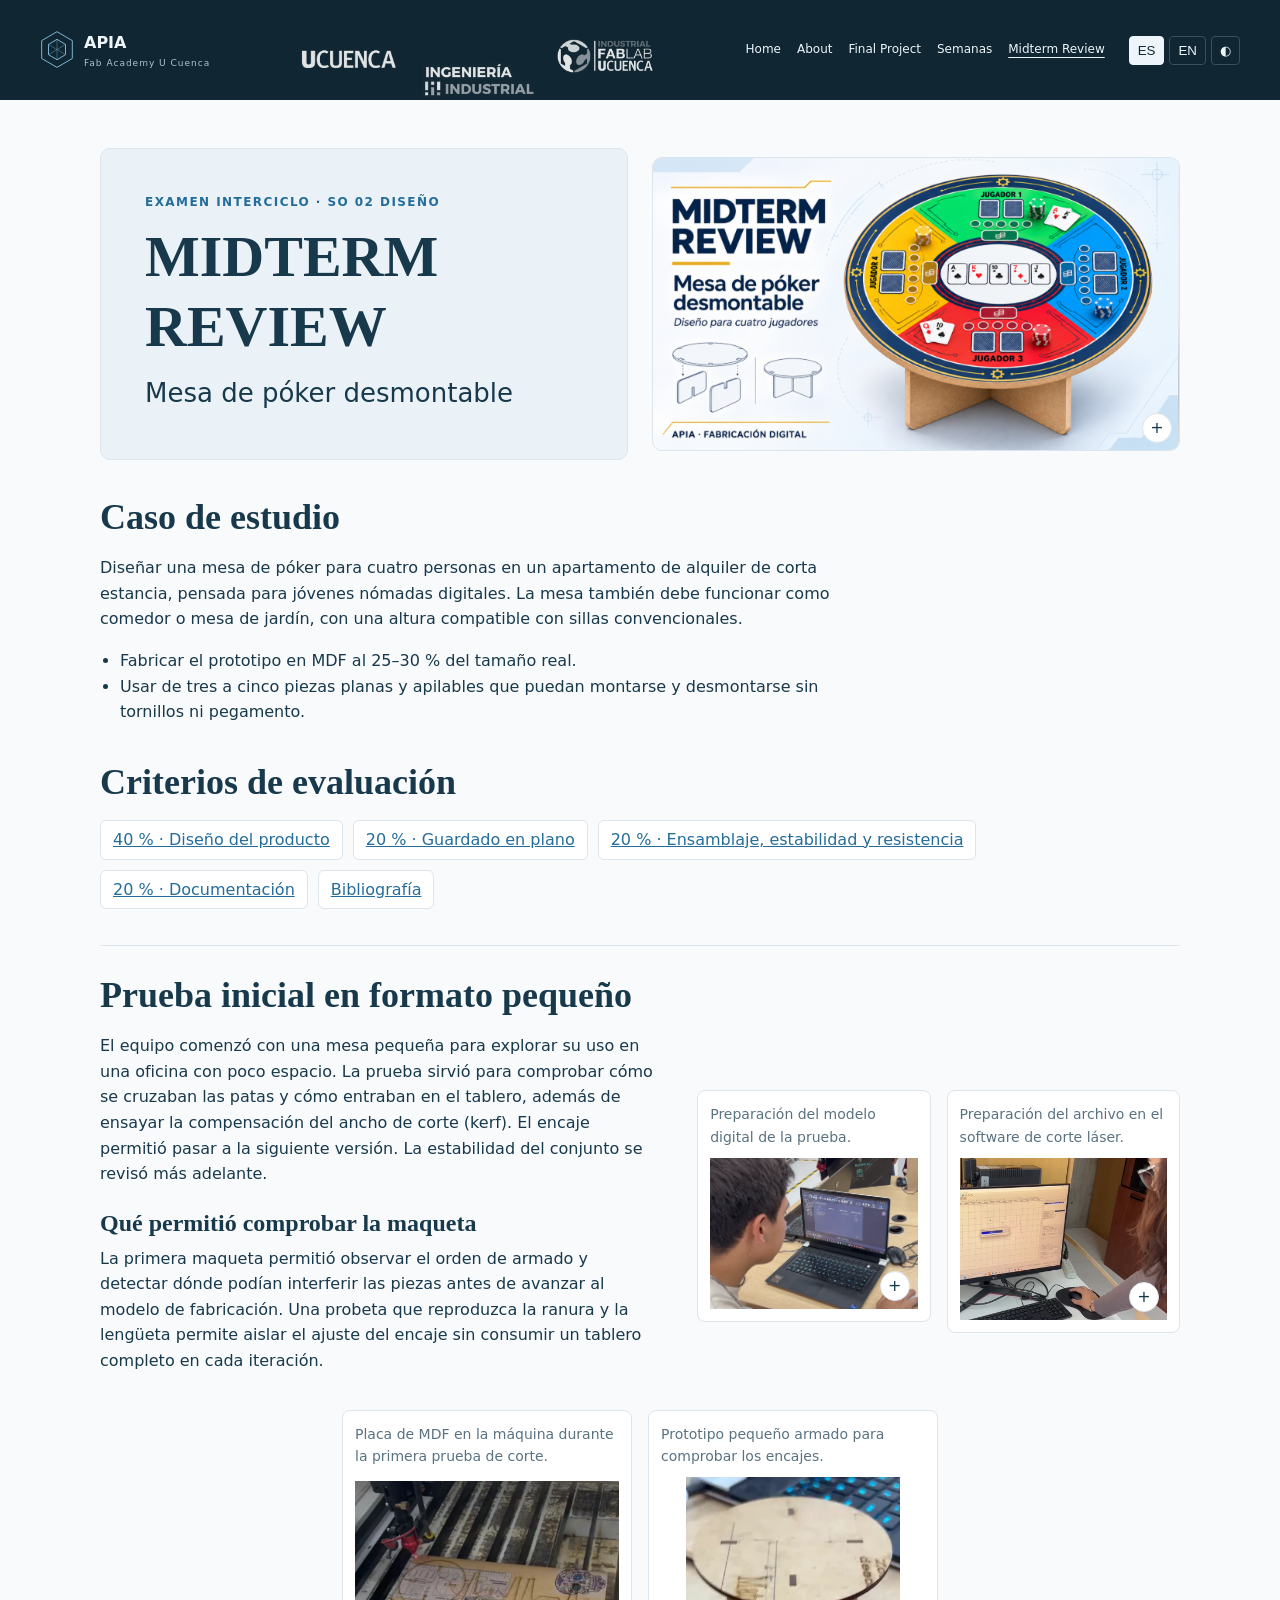
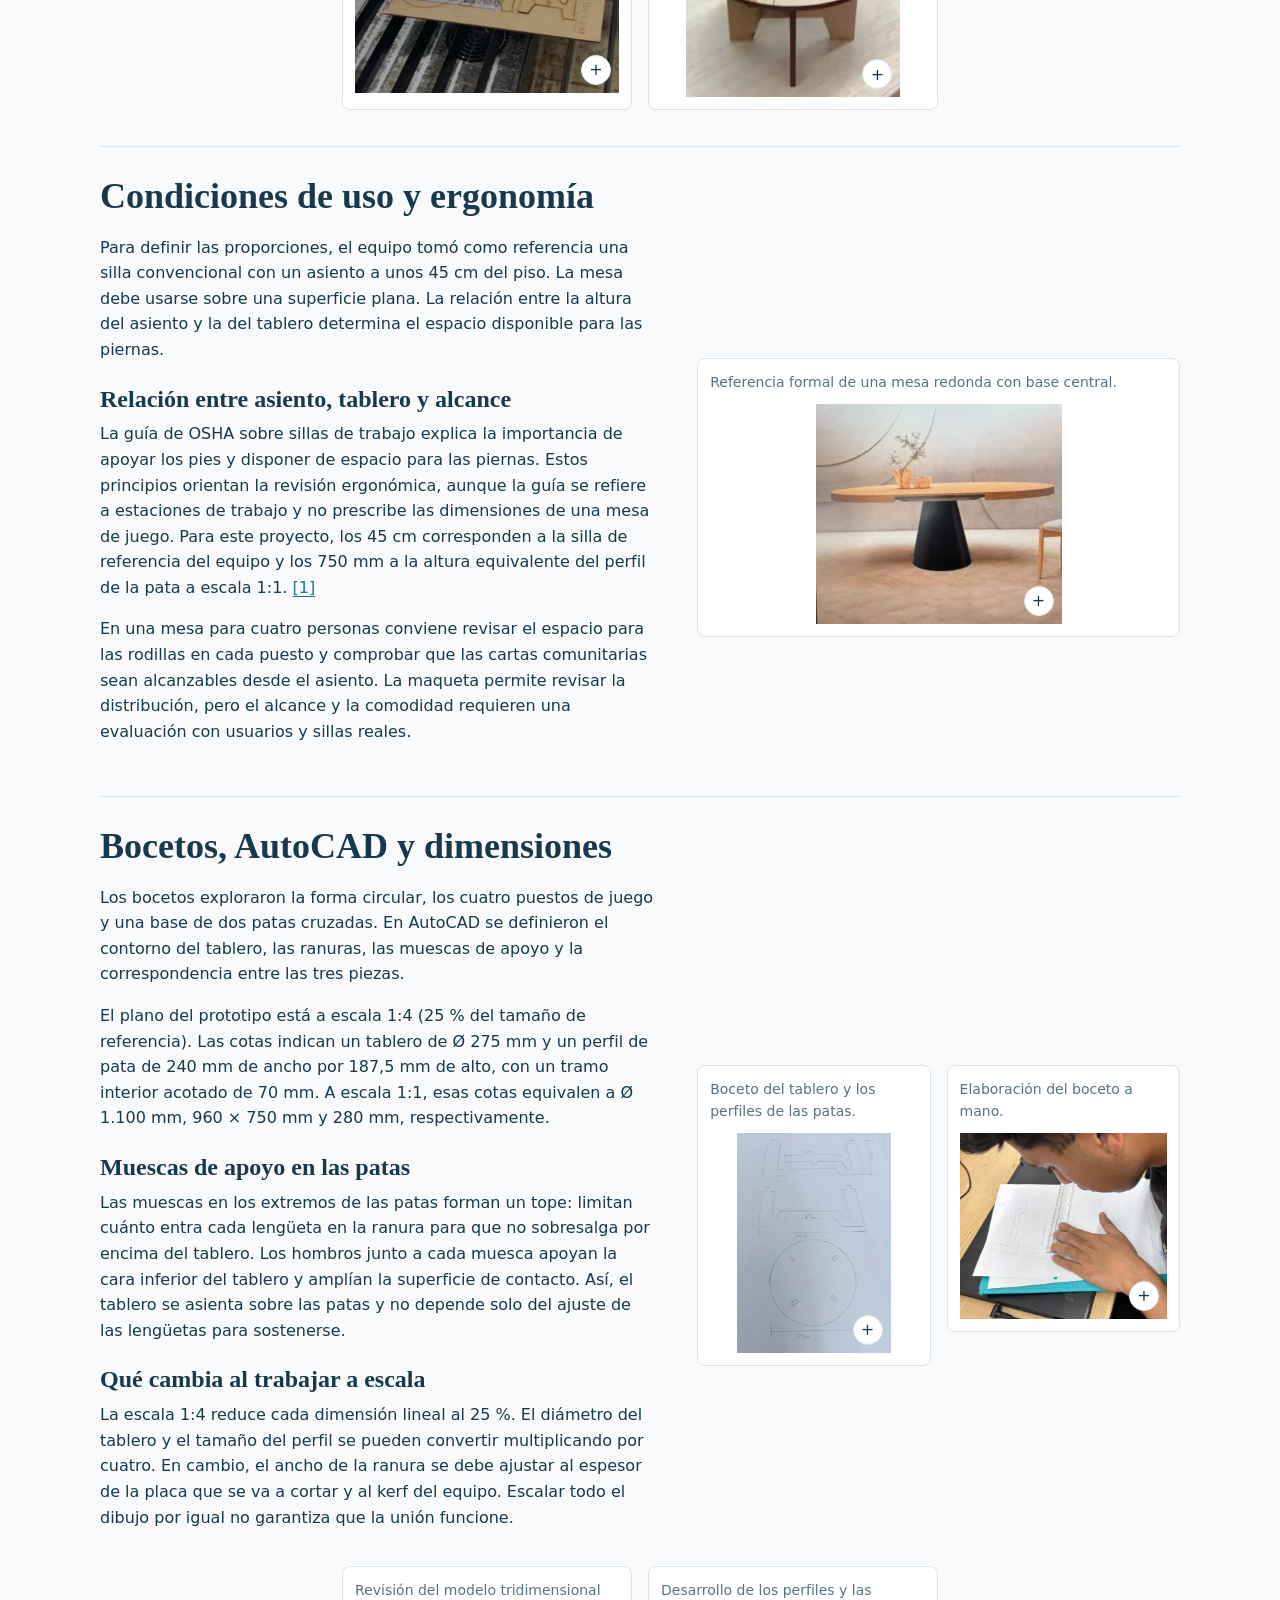
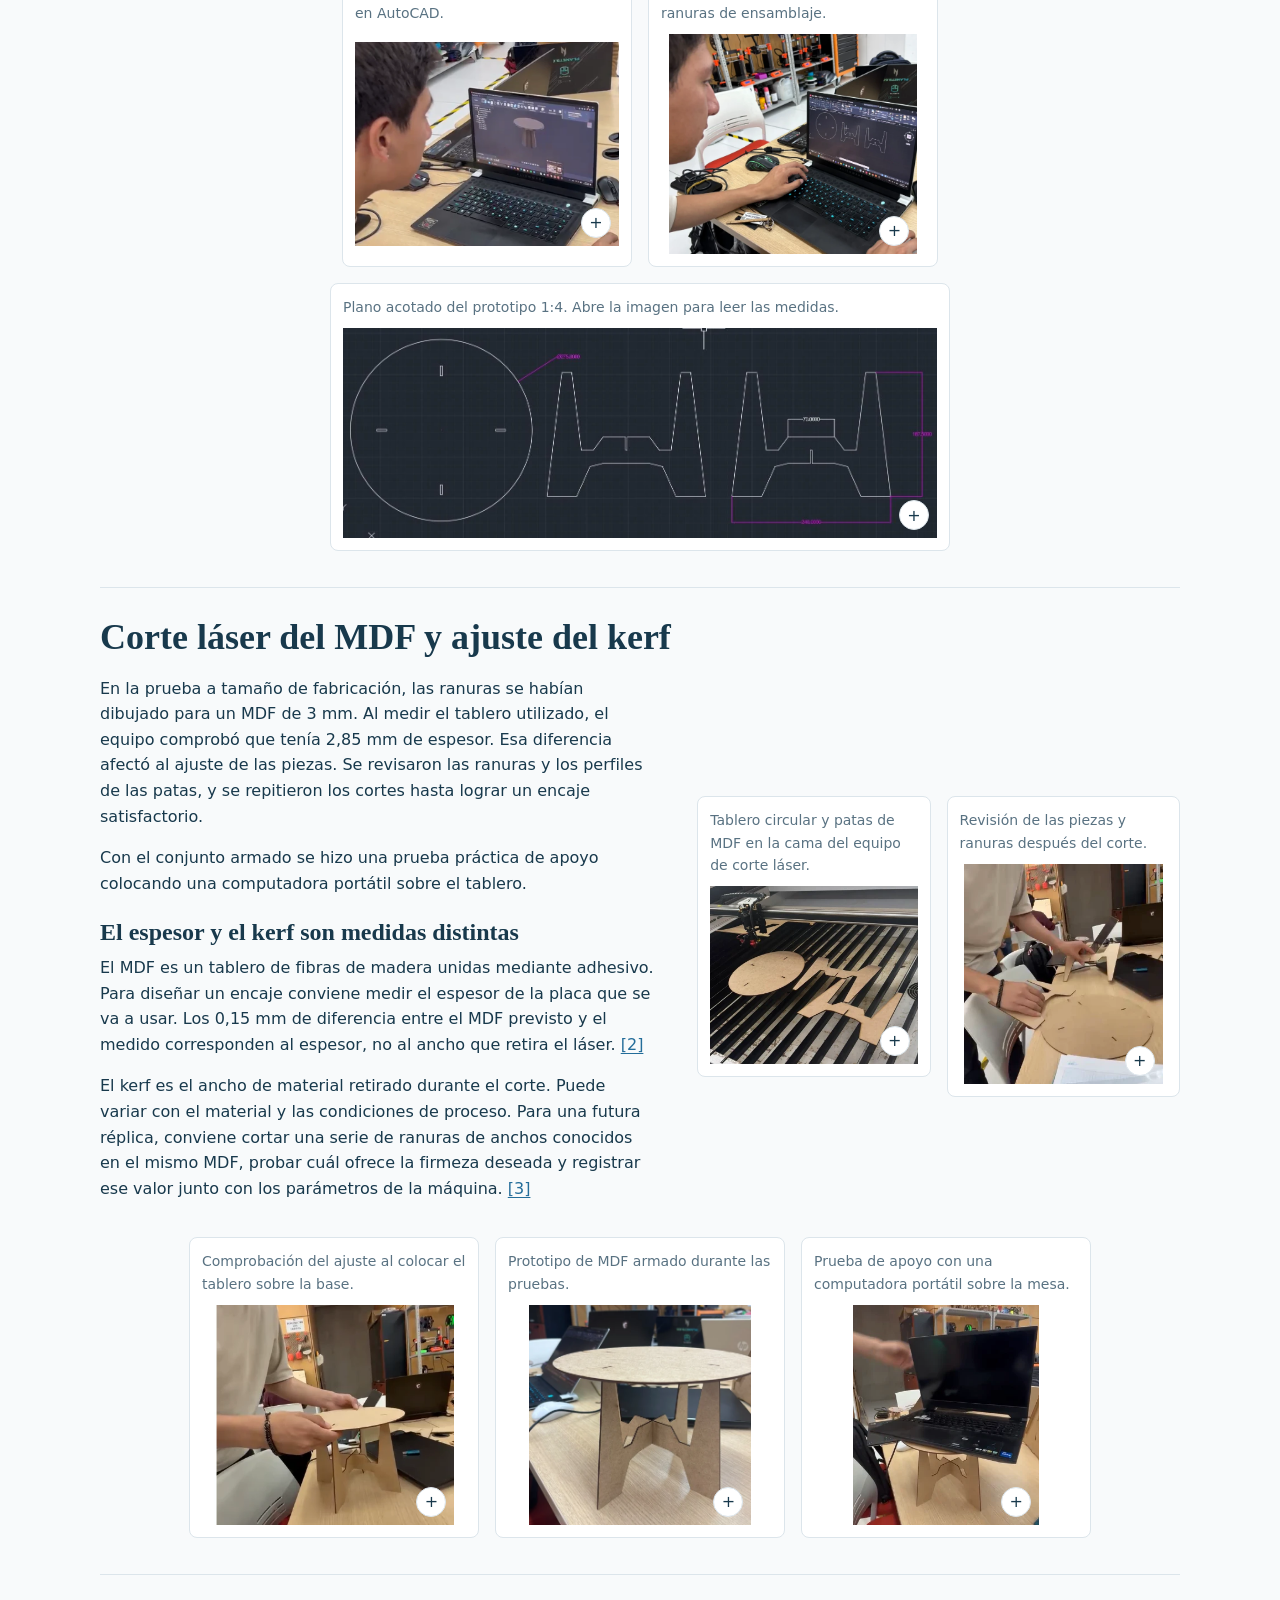
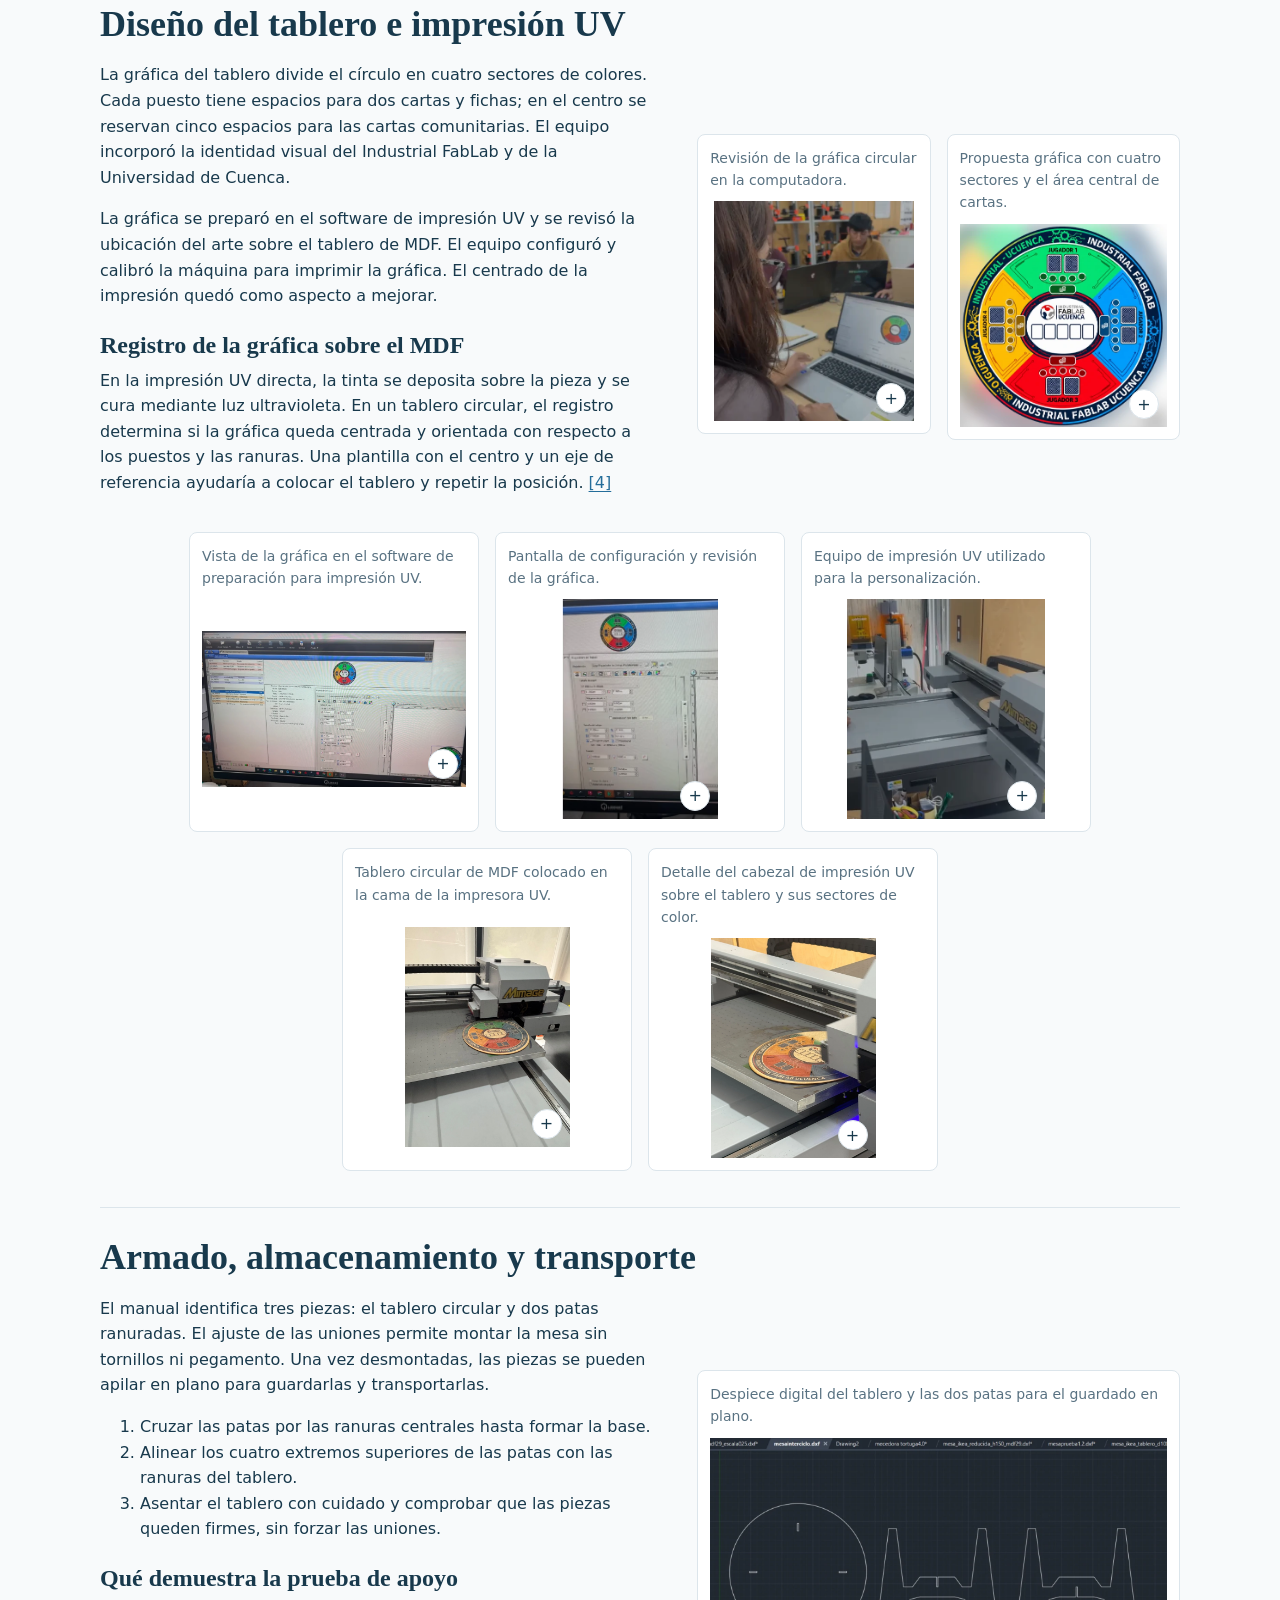
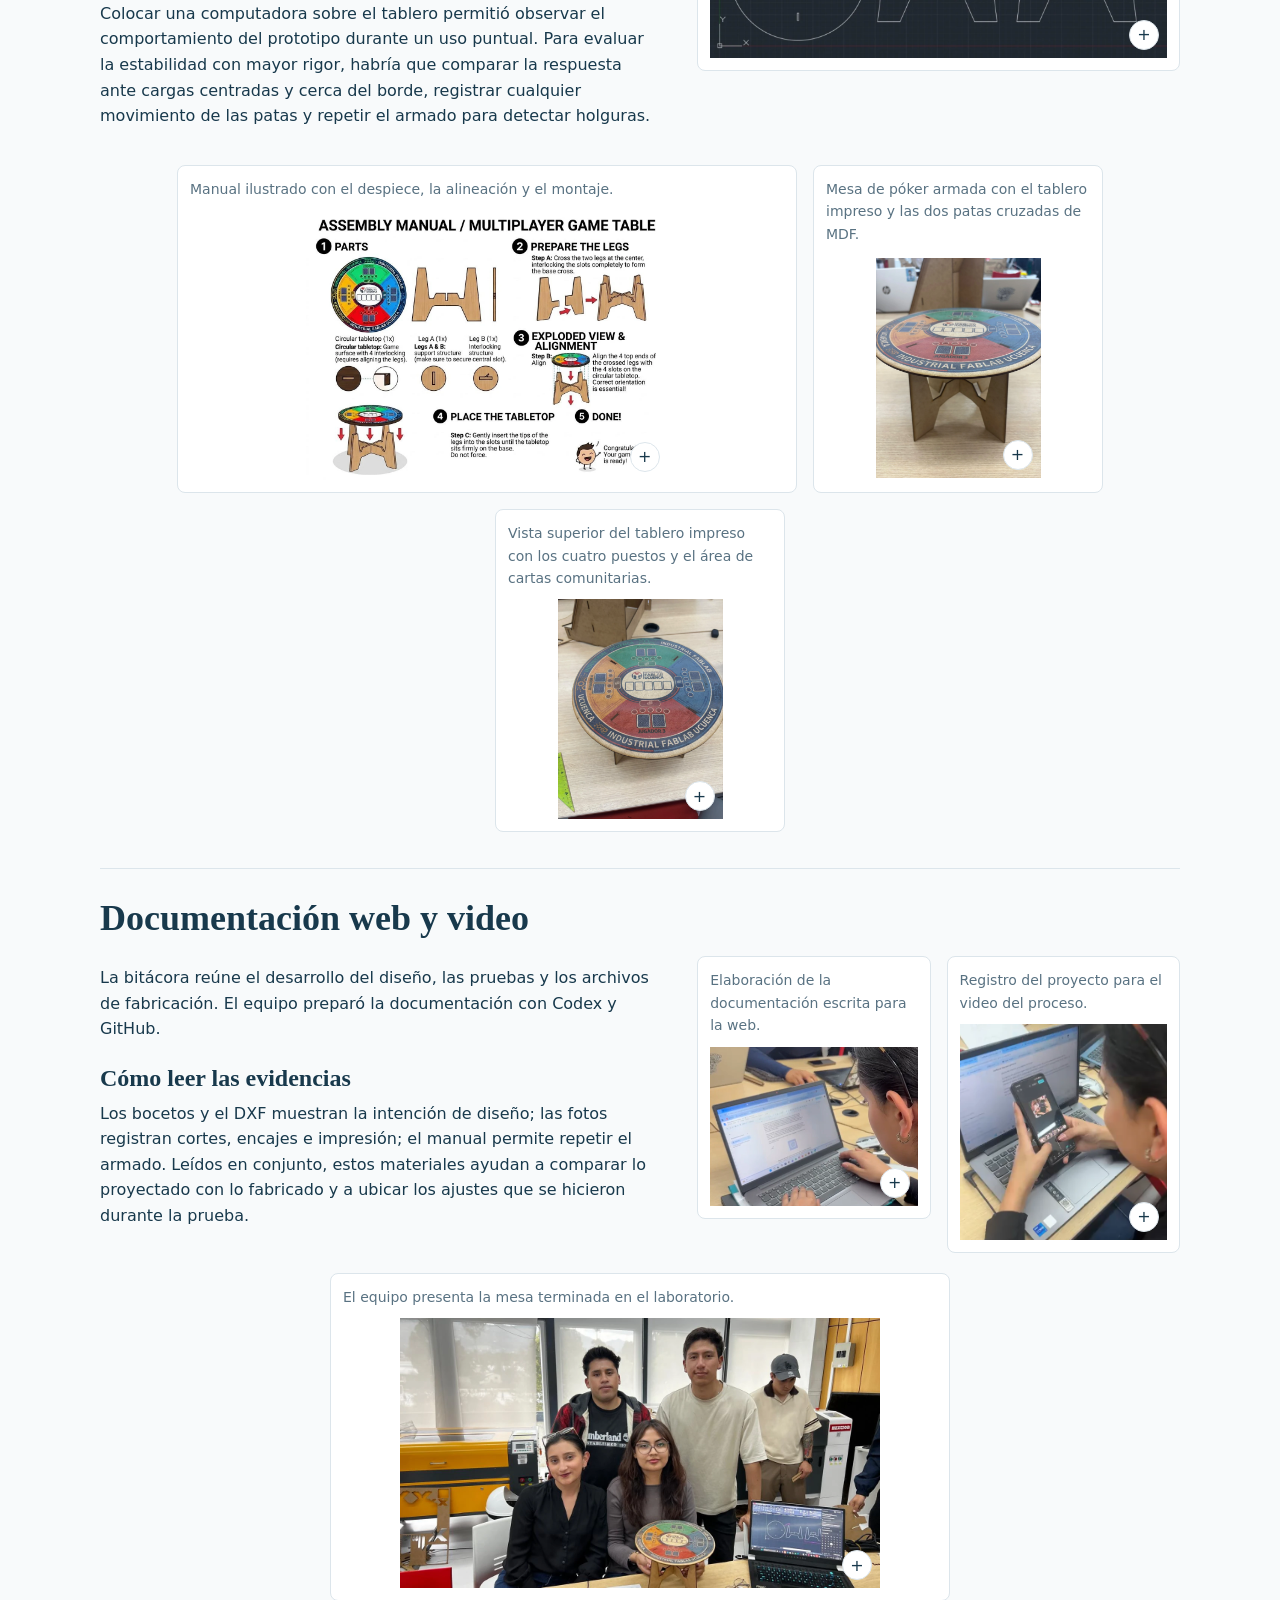
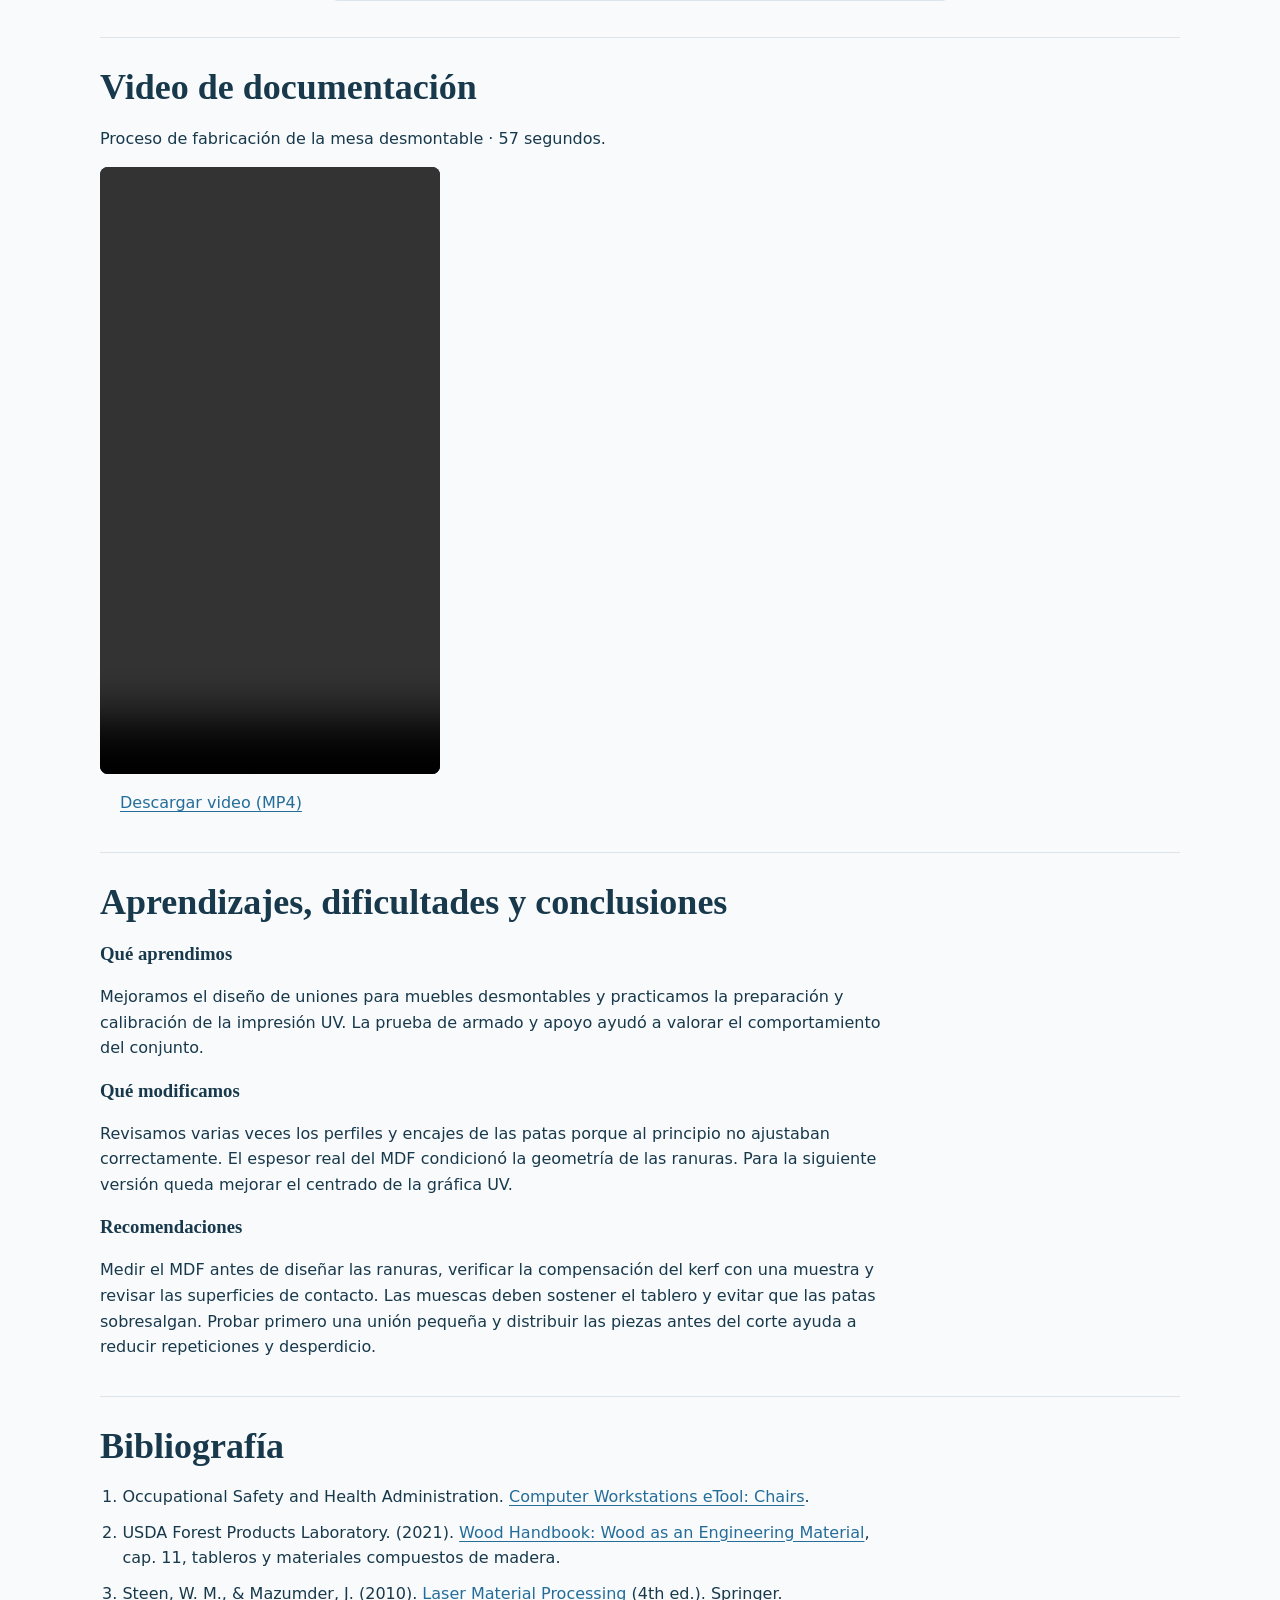
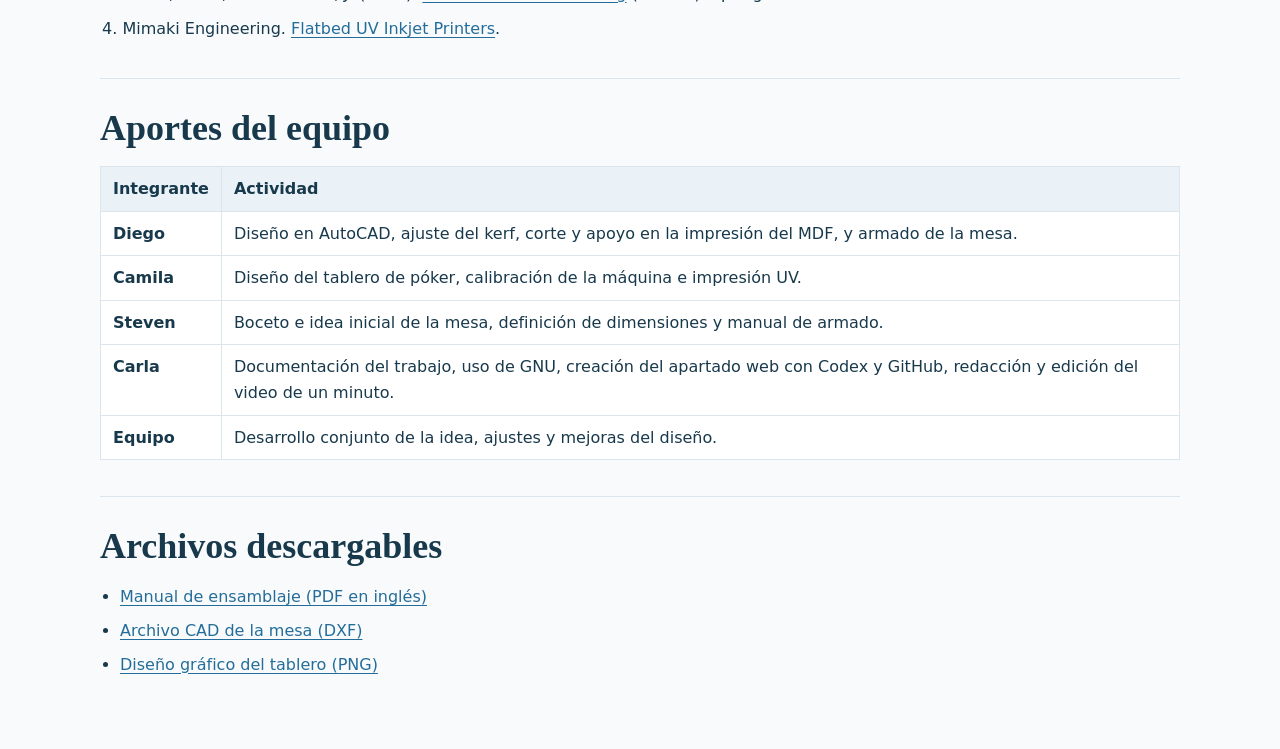
==== commit b331691f: "Balance midterm galleries and explain leg notches" ====
--- a/midterm-review.html
+++ b/midterm-review.html
@@ -4,7 +4,7 @@
   <meta charset="utf-8">
   <meta name="viewport" content="width=device-width, initial-scale=1">
   <title>MIDTERM REVIEW · APIA</title>
-  <link rel="stylesheet" href="midterm-review.css?v=5">
+  <link rel="stylesheet" href="midterm-review.css?v=6">
   <link rel="stylesheet" href="site-navigation.css?v=3">
   <script src="midterm-review.js?v=2" defer></script>
   <script src="site-navigation.js?v=5" defer></script>
@@ -71,6 +71,9 @@
   <figcaption><span data-language="es">Preparación del archivo en el software de corte láser.</span><span data-language="en" hidden>Preparing the file in the laser-cutting software.</span></figcaption>
   <a href="images/midterm-review/proceso/preparacion-corte.webp"><img src="images/midterm-review/proceso/preparacion-corte.webp" width="751" height="585" loading="lazy" decoding="async" alt="Preparación del archivo en el software de corte láser." data-alt-en="Preparing the file in the laser-cutting software."></a>
 </figure>
+</div>
+</div>
+<div class="midterm-gallery midterm-gallery-continuation">
 <figure>
   <figcaption><span data-language="es">Placa de MDF en la máquina durante la primera prueba de corte.</span><span data-language="en" hidden>MDF sheet in the machine during the first cutting trial.</span></figcaption>
   <a href="images/midterm-review/proceso/corte-prueba.webp"><img src="images/midterm-review/proceso/corte-prueba.webp" width="693" height="556" loading="lazy" decoding="async" alt="Placa de MDF en la máquina durante la primera prueba de corte." data-alt-en="MDF sheet in the machine during the first cutting trial."></a>
@@ -79,7 +82,6 @@
   <figcaption><span data-language="es">Prototipo pequeño armado para comprobar los encajes.</span><span data-language="en" hidden>Small assembled prototype used to check the joints.</span></figcaption>
   <a href="images/midterm-review/proceso/mesa-pequena.webp"><img src="images/midterm-review/proceso/mesa-pequena.webp" width="331" height="339" loading="lazy" decoding="async" alt="Prototipo pequeño armado para comprobar los encajes." data-alt-en="Small assembled prototype used to check the joints."></a>
 </figure>
-</div>
 </div>
 </section>
 
@@ -108,6 +110,9 @@
 <div class="midterm-stage-layout">
 <div class="midterm-stage-copy">
 <p data-language="es">Los bocetos exploraron la forma circular, los cuatro puestos de juego y una base de dos patas cruzadas. En AutoCAD se definieron el contorno del tablero, las ranuras, las muescas de apoyo y la correspondencia entre las tres piezas.</p><p data-language="en" hidden>The sketches explored a circular shape, four player positions and a base with two interlocking legs. In AutoCAD, the team defined the tabletop profile, slots, support notches and how the three parts fit together.</p><p data-language="es">El plano del prototipo está a escala 1:4 (25 % del tamaño de referencia). Las cotas indican un tablero de Ø 275 mm y un perfil de pata de 240 mm de ancho por 187,5 mm de alto, con un tramo interior acotado de 70 mm. A escala 1:1, esas cotas equivalen a Ø 1.100 mm, 960 × 750 mm y 280 mm, respectivamente.</p><p data-language="en" hidden>The prototype drawing is at 1:4 scale (25% of the reference size). It shows a Ø 275 mm tabletop and a leg profile 240 mm wide by 187.5 mm high, with a 70 mm dimension on the inner section. At 1:1 scale, those dimensions correspond to Ø 1,100 mm, 960 × 750 mm and 280 mm, respectively.</p>
+<h3><span data-language="es">Muescas de apoyo en las patas</span><span data-language="en" hidden>Support notches in the legs</span></h3>
+<p data-language="es">Las muescas en los extremos de las patas forman un tope: limitan cuánto entra cada lengüeta en la ranura para que no sobresalga por encima del tablero. Los hombros junto a cada muesca apoyan la cara inferior del tablero y amplían la superficie de contacto. Así, el tablero se asienta sobre las patas y no depende solo del ajuste de las lengüetas para sostenerse.</p>
+<p data-language="en" hidden>The notches at the ends of the legs act as stops: they limit how far each tab enters its slot so it does not protrude above the tabletop. The shoulders next to each notch support the underside of the tabletop and increase the contact area. This lets the tabletop rest on the legs without relying on tab fit alone for support.</p>
 <h3><span data-language="es">Qué cambia al trabajar a escala</span><span data-language="en" hidden>What changes when working at scale</span></h3>
 <p data-language="es">La escala 1:4 reduce cada dimensión lineal al 25 %. El diámetro del tablero y el tamaño del perfil se pueden convertir multiplicando por cuatro. En cambio, el ancho de la ranura se debe ajustar al espesor de la placa que se va a cortar y al kerf del equipo. Escalar todo el dibujo por igual no garantiza que la unión funcione.</p>
 <p data-language="en" hidden>At 1:4 scale, each linear dimension is reduced to 25%. The tabletop diameter and profile dimensions can be converted by multiplying by four. Slot width, however, must match the actual sheet thickness and account for the machine’s kerf. Scaling the entire drawing uniformly does not guarantee a working joint.</p>
@@ -121,6 +126,9 @@
   <figcaption><span data-language="es">Elaboración del boceto a mano.</span><span data-language="en" hidden>Developing the drawing by hand.</span></figcaption>
   <a href="images/midterm-review/proceso/dibujo.webp"><img src="images/midterm-review/proceso/dibujo.webp" width="576" height="517" loading="lazy" decoding="async" alt="Elaboración del boceto a mano." data-alt-en="Developing the drawing by hand."></a>
 </figure>
+</div>
+</div>
+<div class="midterm-gallery midterm-gallery-continuation">
 <figure>
   <figcaption><span data-language="es">Revisión del modelo tridimensional en AutoCAD.</span><span data-language="en" hidden>Reviewing the three-dimensional model in AutoCAD.</span></figcaption>
   <a href="images/midterm-review/proceso/modelo-3d.webp"><img src="images/midterm-review/proceso/modelo-3d.webp" width="733" height="568" loading="lazy" decoding="async" alt="Revisión del modelo tridimensional en AutoCAD." data-alt-en="Reviewing the three-dimensional model in AutoCAD."></a>
@@ -133,7 +141,6 @@
   <figcaption><span data-language="es">Plano acotado del prototipo 1:4. Abre la imagen para leer las medidas.</span><span data-language="en" hidden>Dimensioned 1:4 prototype drawing. Open the image to read the dimensions.</span></figcaption>
   <a href="images/midterm-review/proceso/plano-acotado.webp"><img src="images/midterm-review/proceso/plano-acotado.webp" width="1357" height="480" loading="lazy" decoding="async" alt="Plano acotado del prototipo 1:4. Abre la imagen para leer las medidas." data-alt-en="Dimensioned 1:4 prototype drawing. Open the image to read the dimensions."></a>
 </figure>
-</div>
 </div>
 </section>
 
@@ -157,6 +164,9 @@
   <figcaption><span data-language="es">Revisión de las piezas y ranuras después del corte.</span><span data-language="en" hidden>Checking the cut parts and slots.</span></figcaption>
   <a href="images/midterm-review/proceso/revision-encajes.webp"><img src="images/midterm-review/proceso/revision-encajes.webp" width="340" height="376" loading="lazy" decoding="async" alt="Revisión de las piezas y ranuras después del corte." data-alt-en="Checking the cut parts and slots."></a>
 </figure>
+</div>
+</div>
+<div class="midterm-gallery midterm-gallery-continuation">
 <figure>
   <figcaption><span data-language="es">Comprobación del ajuste al colocar el tablero sobre la base.</span><span data-language="en" hidden>Checking fit as the tabletop is placed on the base.</span></figcaption>
   <a href="images/midterm-review/proceso/prueba-armado.webp"><img src="images/midterm-review/proceso/prueba-armado.webp" width="382" height="349" loading="lazy" decoding="async" alt="Comprobación del ajuste al colocar el tablero sobre la base." data-alt-en="Checking fit as the tabletop is placed on the base."></a>
@@ -169,7 +179,6 @@
   <figcaption><span data-language="es">Prueba de apoyo con una computadora portátil sobre la mesa.</span><span data-language="en" hidden>Support check with a laptop placed on the table.</span></figcaption>
   <a href="images/midterm-review/proceso/prueba-soporte.webp"><img src="images/midterm-review/proceso/prueba-soporte.webp" width="334" height="394" loading="lazy" decoding="async" alt="Prueba de apoyo con una computadora portátil sobre la mesa." data-alt-en="Support check with a laptop placed on the table."></a>
 </figure>
-</div>
 </div>
 </section>
 
@@ -191,6 +200,9 @@
   <figcaption><span data-language="es">Propuesta gráfica con cuatro sectores y el área central de cartas.</span><span data-language="en" hidden>Artwork proposal with four player areas and the central card area.</span></figcaption>
   <a href="images/midterm-review/proceso/distribucion-tablero.webp"><img src="images/midterm-review/proceso/distribucion-tablero.webp" width="481" height="472" loading="lazy" decoding="async" alt="Propuesta gráfica con cuatro sectores y el área central de cartas." data-alt-en="Artwork proposal with four player areas and the central card area."></a>
 </figure>
+</div>
+</div>
+<div class="midterm-gallery midterm-gallery-continuation">
 <figure>
   <figcaption><span data-language="es">Vista de la gráfica en el software de preparación para impresión UV.</span><span data-language="en" hidden>Artwork in the UV print preparation software.</span></figcaption>
   <a href="images/midterm-review/proceso/software-uv.webp"><img src="images/midterm-review/proceso/software-uv.webp" width="855" height="505" loading="lazy" decoding="async" alt="Vista de la gráfica en el software de preparación para impresión UV." data-alt-en="Artwork in the UV print preparation software."></a>
@@ -211,7 +223,6 @@
   <figcaption><span data-language="es">Detalle del cabezal de impresión UV sobre el tablero y sus sectores de color.</span><span data-language="en" hidden>Close-up of the UV print head over the tabletop and its colored sections.</span></figcaption>
   <a href="images/midterm-review/proceso/detalle-impresion-uv.webp"><img src="images/midterm-review/proceso/detalle-impresion-uv.webp" width="1200" height="1600" loading="lazy" decoding="async" alt="Detalle del cabezal de impresión UV sobre el tablero y sus sectores de color." data-alt-en="Close-up of the UV print head over the tabletop and its colored sections."></a>
 </figure>
-</div>
 </div>
 </section>
 
@@ -229,6 +240,9 @@
   <figcaption><span data-language="es">Despiece digital del tablero y las dos patas para el guardado en plano.</span><span data-language="en" hidden>Digital layout of the tabletop and two legs for flat-pack storage.</span></figcaption>
   <a href="images/midterm-review/proceso/piezas-planas.webp"><img src="images/midterm-review/proceso/piezas-planas.webp" width="1342" height="646" loading="lazy" decoding="async" alt="Despiece digital del tablero y las dos patas para el guardado en plano." data-alt-en="Digital layout of the tabletop and two legs for flat-pack storage."></a>
 </figure>
+</div>
+</div>
+<div class="midterm-gallery midterm-gallery-continuation">
 <figure class="midterm-wide">
   <figcaption><span data-language="es">Manual ilustrado con el despiece, la alineación y el montaje.</span><span data-language="en" hidden>Illustrated manual showing the parts, alignment and assembly.</span></figcaption>
   <a href="images/midterm-review/proceso/manual-armado.webp"><img src="images/midterm-review/proceso/manual-armado.webp" width="1200" height="896" loading="lazy" decoding="async" alt="Manual ilustrado con el despiece, la alineación y el montaje." data-alt-en="Illustrated manual showing the parts, alignment and assembly."></a>
@@ -241,7 +255,6 @@
   <figcaption><span data-language="es">Vista superior del tablero impreso con los cuatro puestos y el área de cartas comunitarias.</span><span data-language="en" hidden>Top view of the printed tabletop showing the four player areas and the shared card area.</span></figcaption>
   <a href="images/midterm-review/proceso/tablero-final-vista-superior.webp"><img src="images/midterm-review/proceso/tablero-final-vista-superior.webp" width="1200" height="1600" loading="lazy" decoding="async" alt="Vista superior del tablero impreso con los cuatro puestos y el área de cartas comunitarias." data-alt-en="Top view of the printed tabletop showing the four player areas and the shared card area."></a>
 </figure>
-</div>
 </div>
 </section>
 
@@ -264,11 +277,13 @@
   <figcaption><span data-language="es">Registro del proyecto para el video del proceso.</span><span data-language="en" hidden>Recording the project for the process video.</span></figcaption>
   <a href="images/midterm-review/proceso/documentacion-video.webp"><img src="images/midterm-review/proceso/documentacion-video.webp" width="493" height="513" loading="lazy" decoding="async" alt="Registro del proyecto para el video del proceso." data-alt-en="Recording the project for the process video."></a>
 </figure>
+</div>
+</div>
+<div class="midterm-gallery midterm-gallery-continuation">
 <figure class="midterm-wide">
   <figcaption><span data-language="es">El equipo presenta la mesa terminada en el laboratorio.</span><span data-language="en" hidden>The team presents the finished table in the lab.</span></figcaption>
   <a href="images/midterm-review/proceso/equipo-con-mesa-final.webp"><img src="images/midterm-review/proceso/equipo-con-mesa-final.webp" width="1280" height="720" loading="lazy" decoding="async" alt="El equipo presenta la mesa terminada en el laboratorio." data-alt-en="The team presents the finished table in the lab."></a>
 </figure>
-</div>
 </div>
 </section>
 
--- a/midterm-review.css
+++ b/midterm-review.css
@@ -121,7 +121,7 @@
 .midterm-stage-layout {
   display: grid;
   grid-template-columns: minmax(0, 1.15fr) minmax(0, 1fr);
-  align-items: start;
+  align-items: center;
   gap: clamp(20px, 4vw, 42px);
 }
 .midterm-stage-copy > p:first-of-type { margin-top: 0; }
@@ -150,6 +150,18 @@
 }
 .midterm-gallery figcaption { color: var(--muted); font-size: 14px; }
 .midterm-gallery figure:only-child { grid-column: 1 / -1; }
+.midterm-gallery-continuation {
+  display: flex;
+  flex-wrap: wrap;
+  justify-content: center;
+  align-items: stretch;
+  margin: 20px auto 0;
+}
+.midterm-gallery-continuation figure {
+  flex: 0 1 290px;
+  max-width: 100%;
+}
+.midterm-gallery-continuation .midterm-wide { flex-basis: 620px; }
 .midterm-gallery a { display: block; width: fit-content; max-width: 100%; margin: auto; }
 .midterm-gallery img {
   display: block;
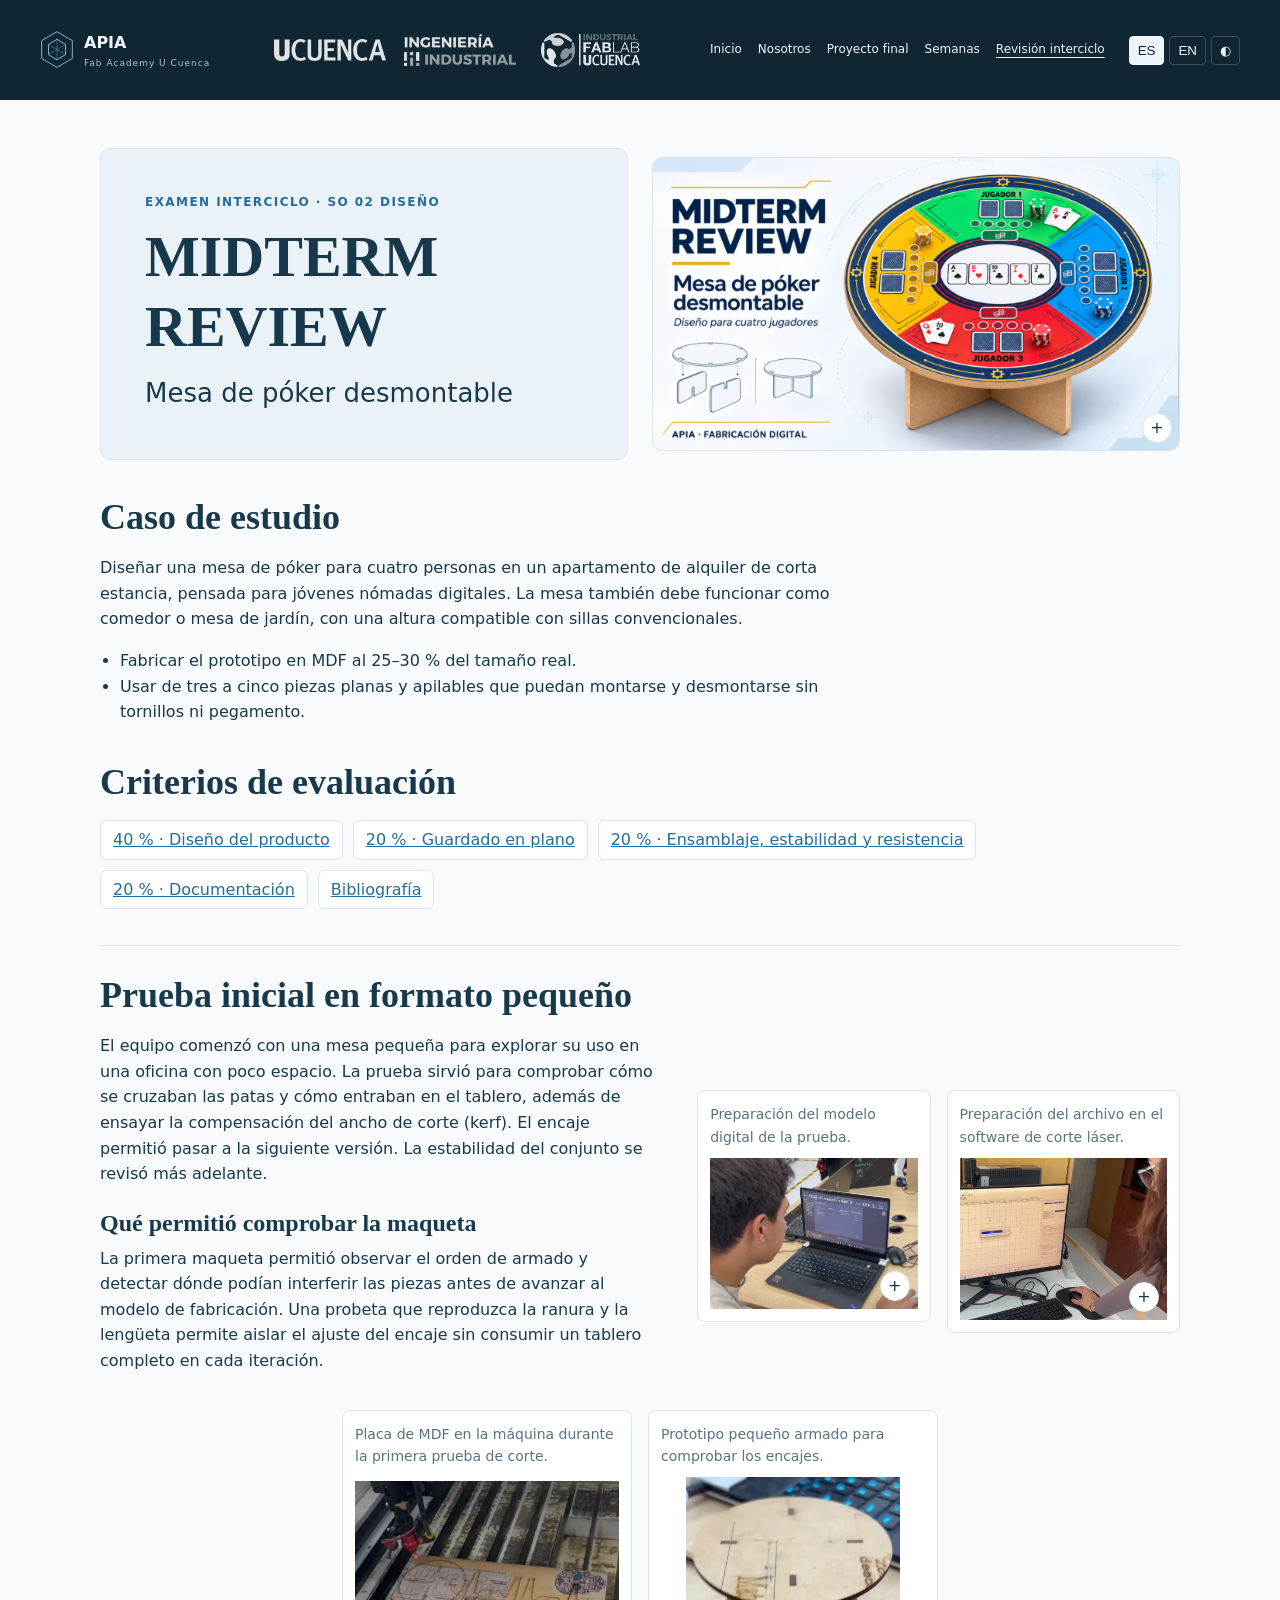
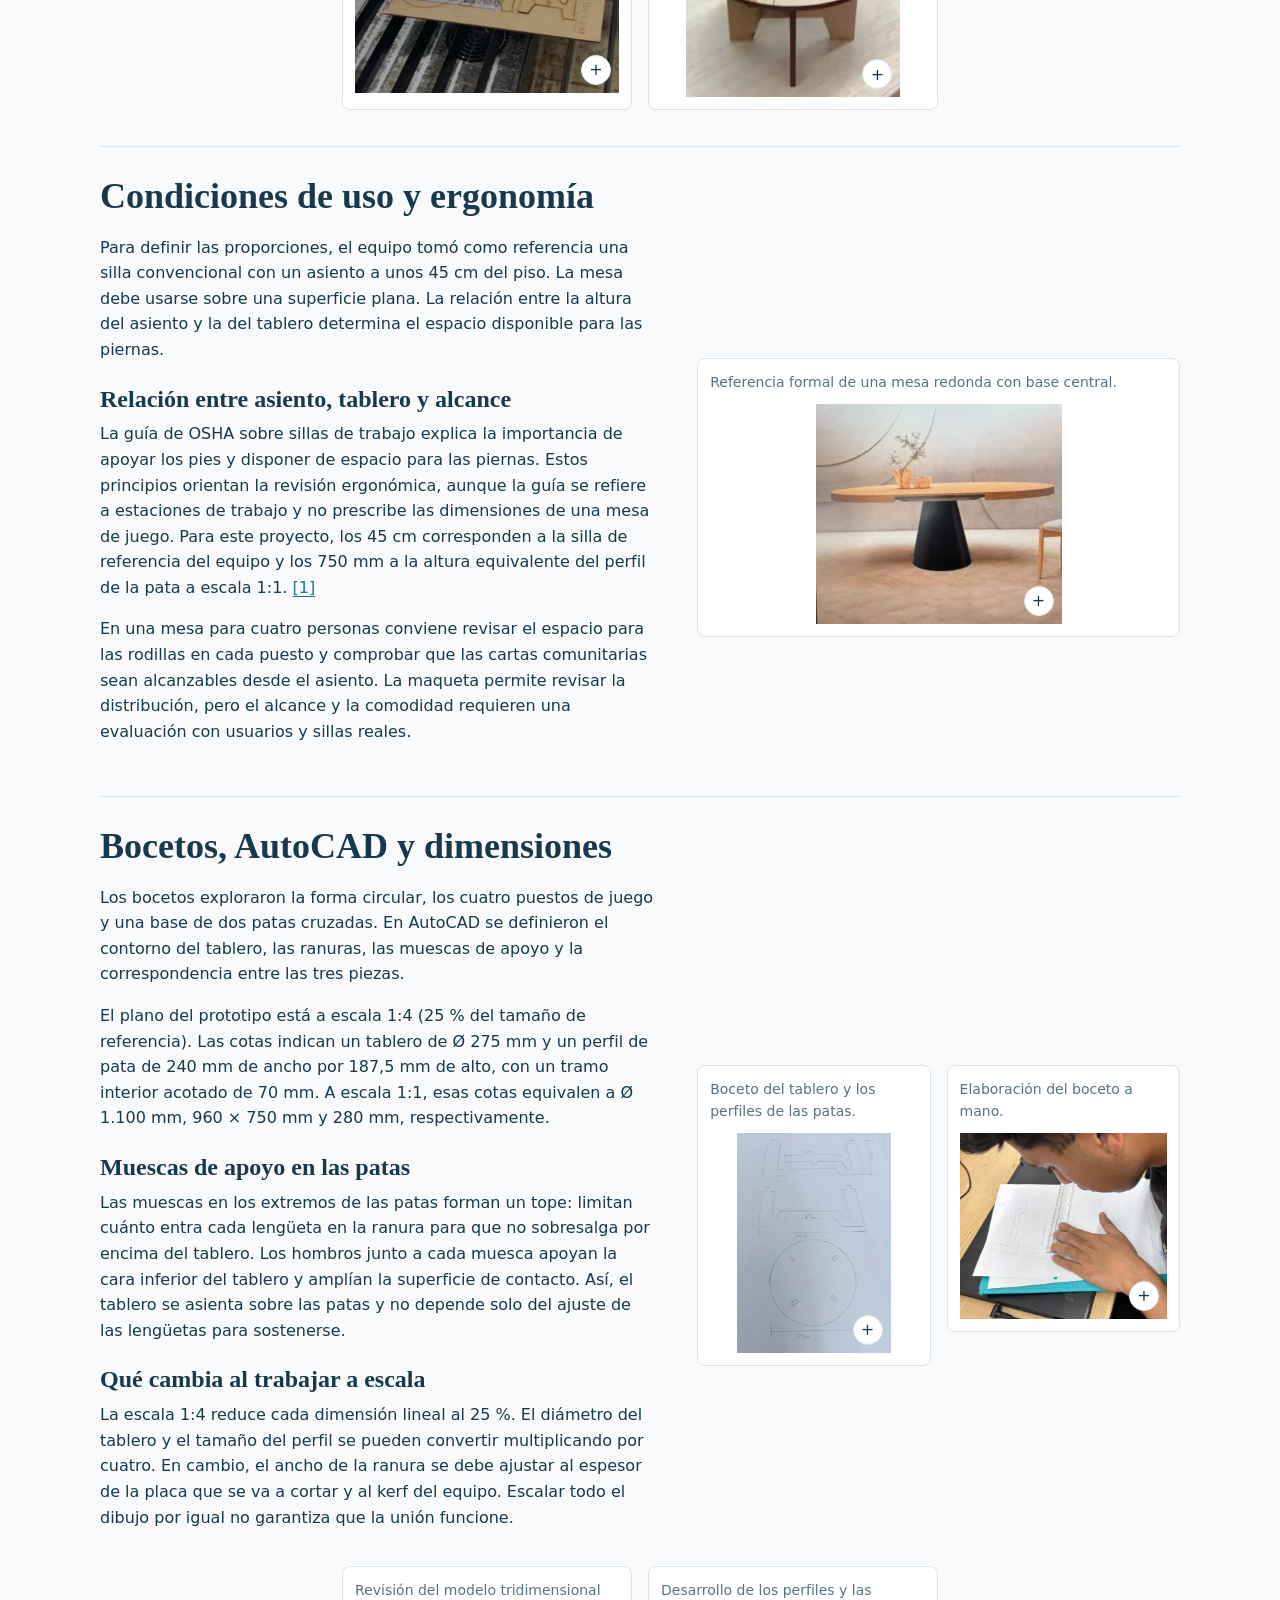
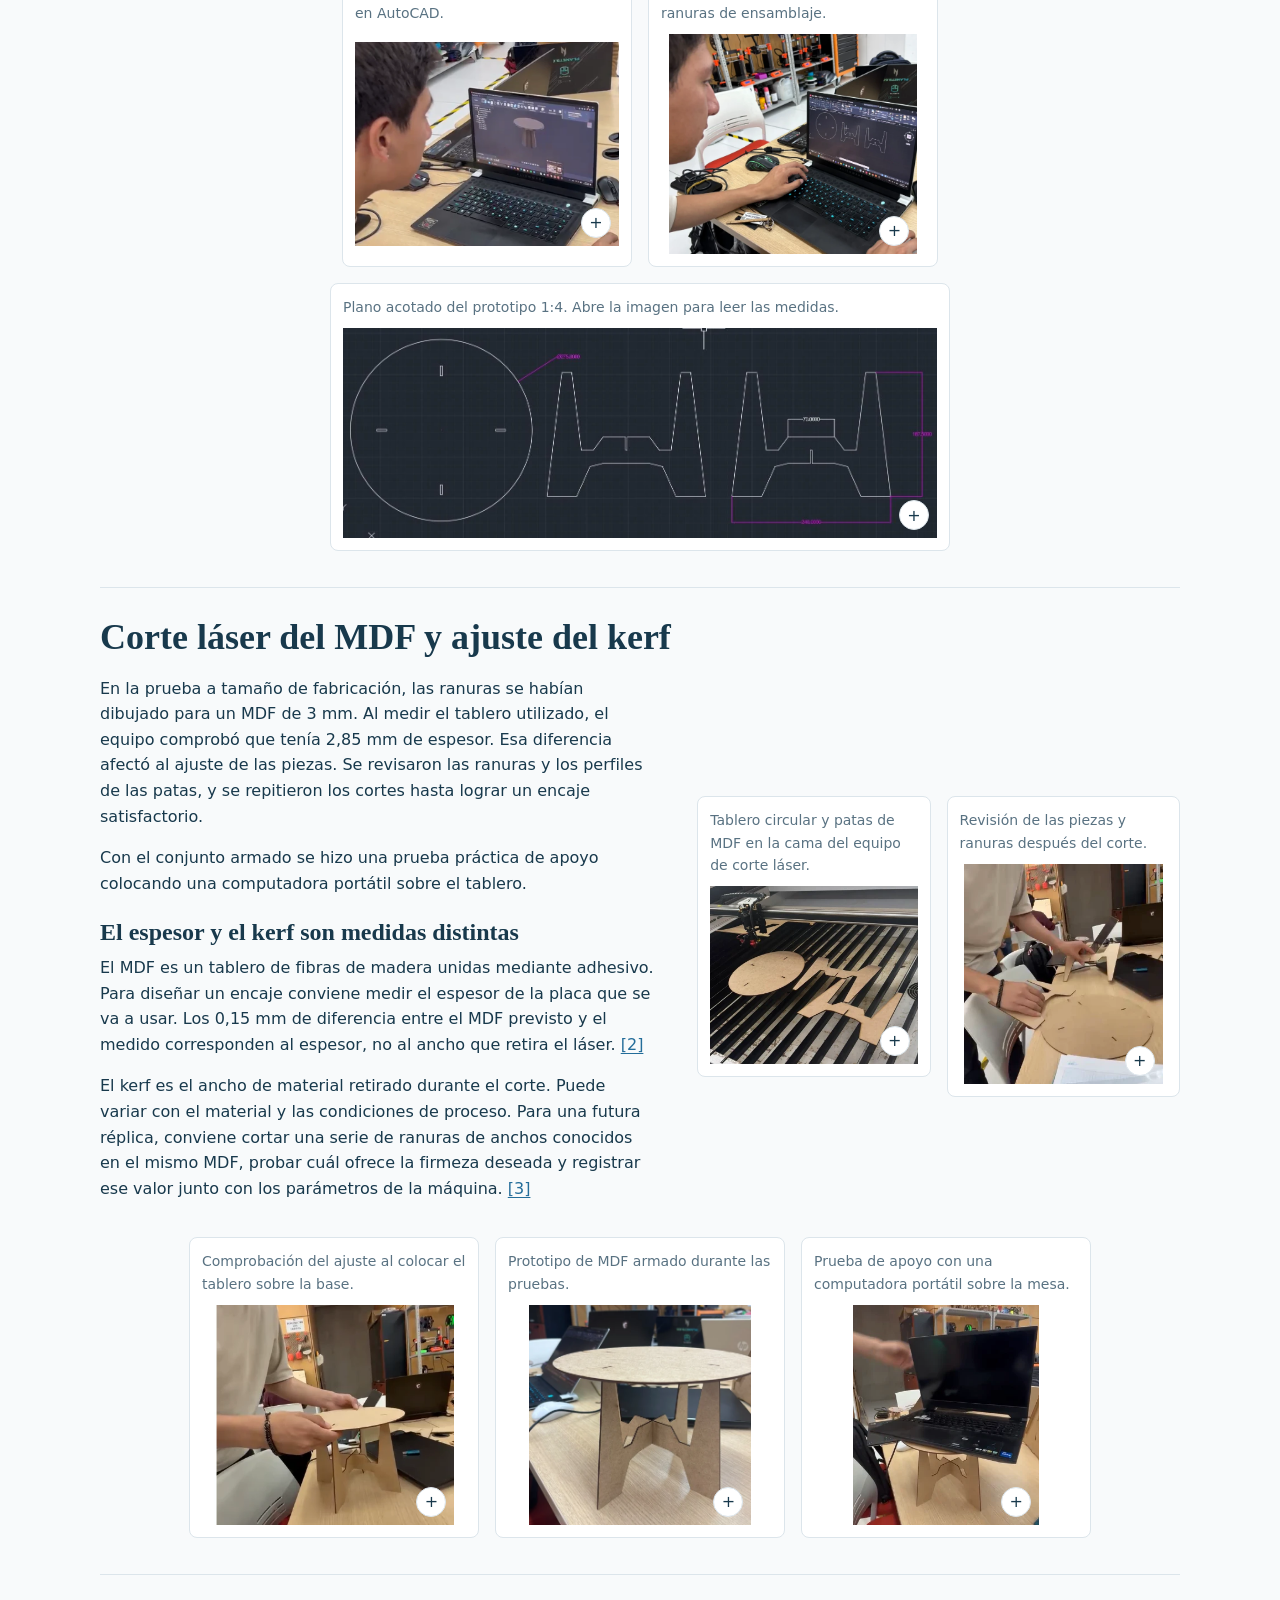
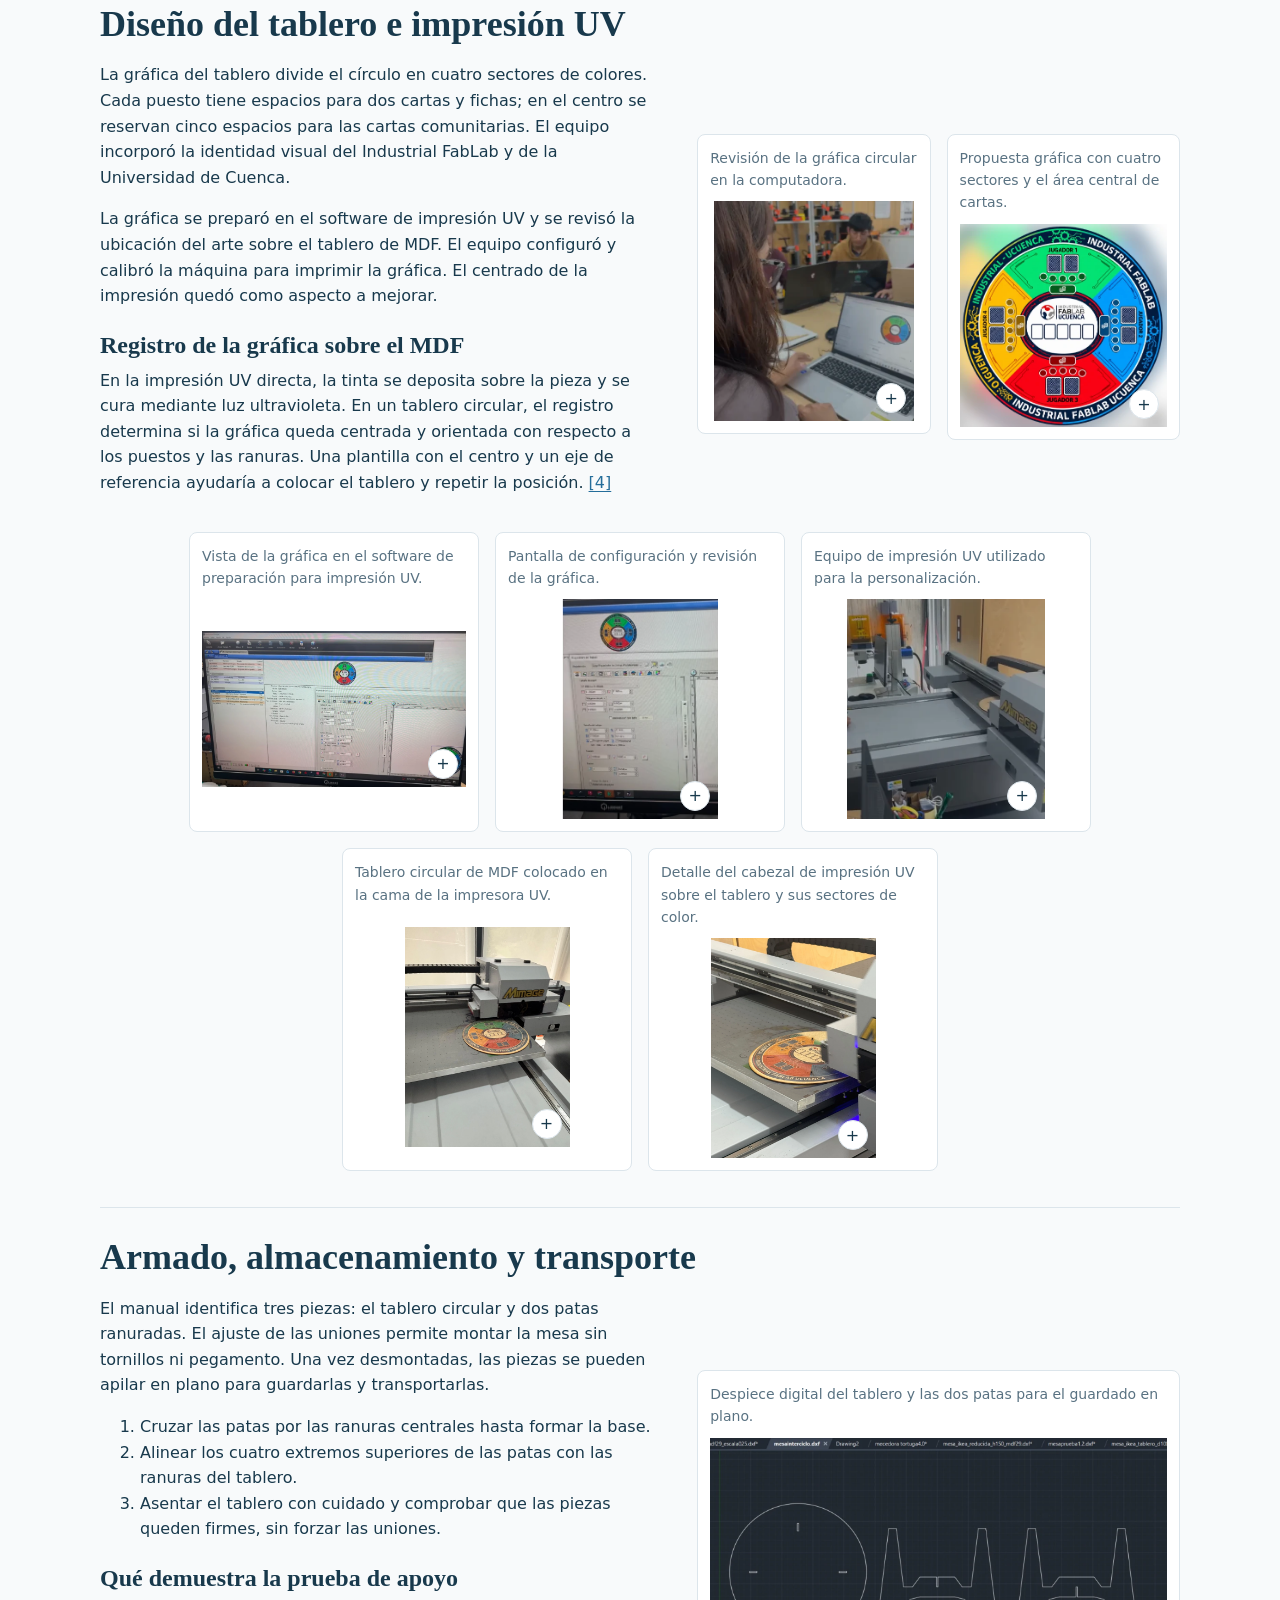
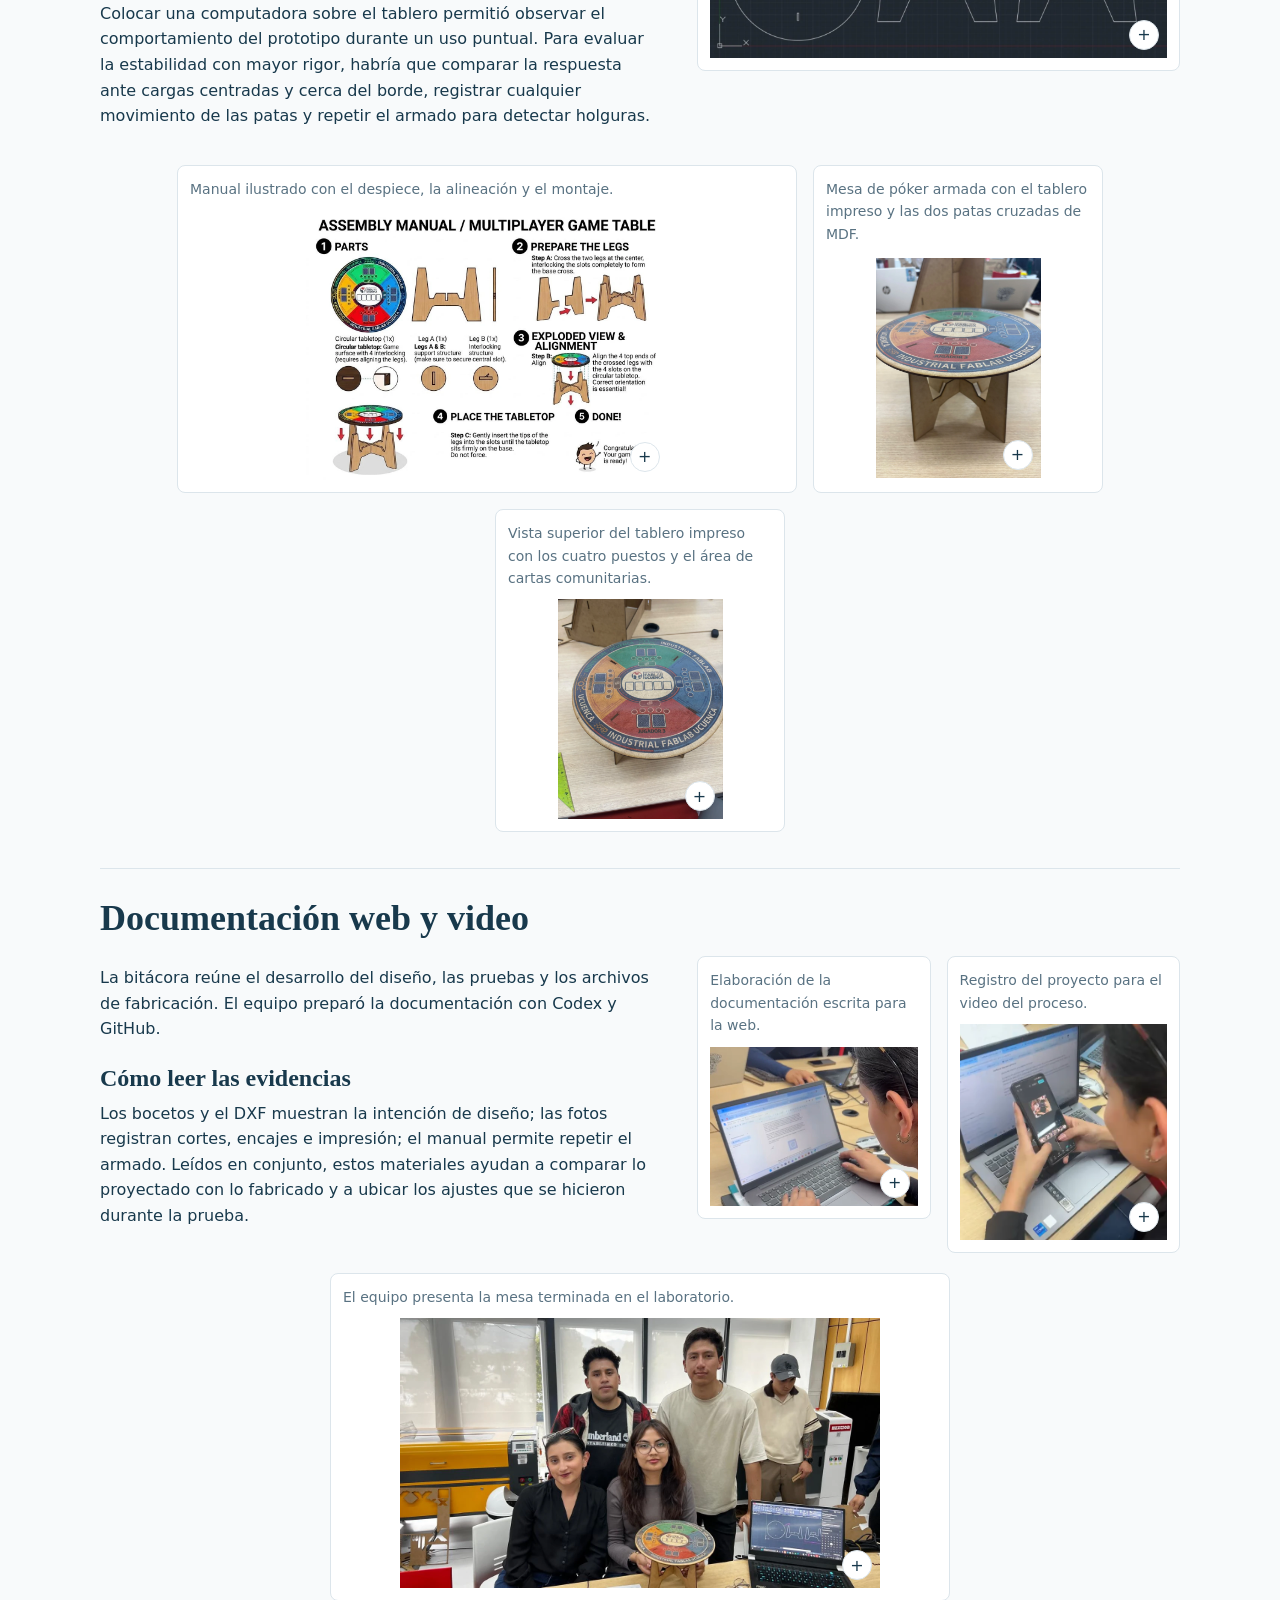
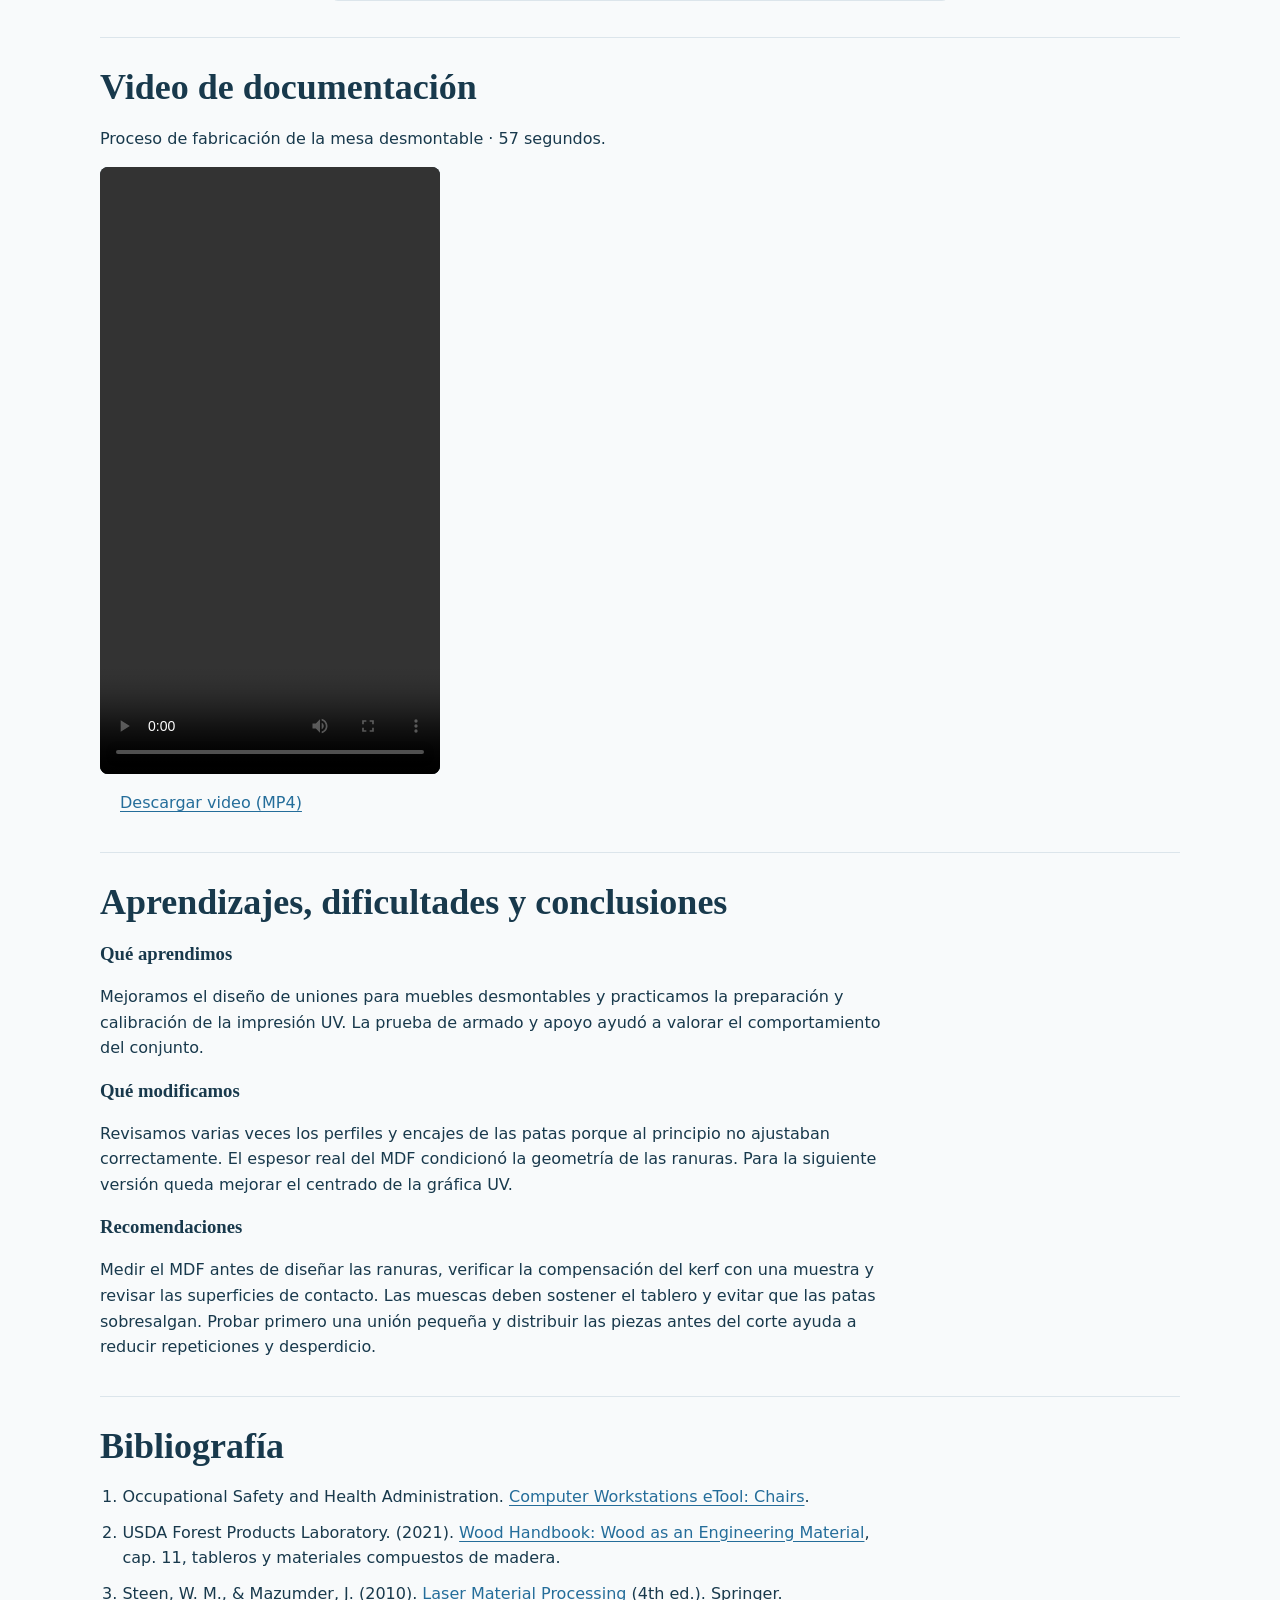
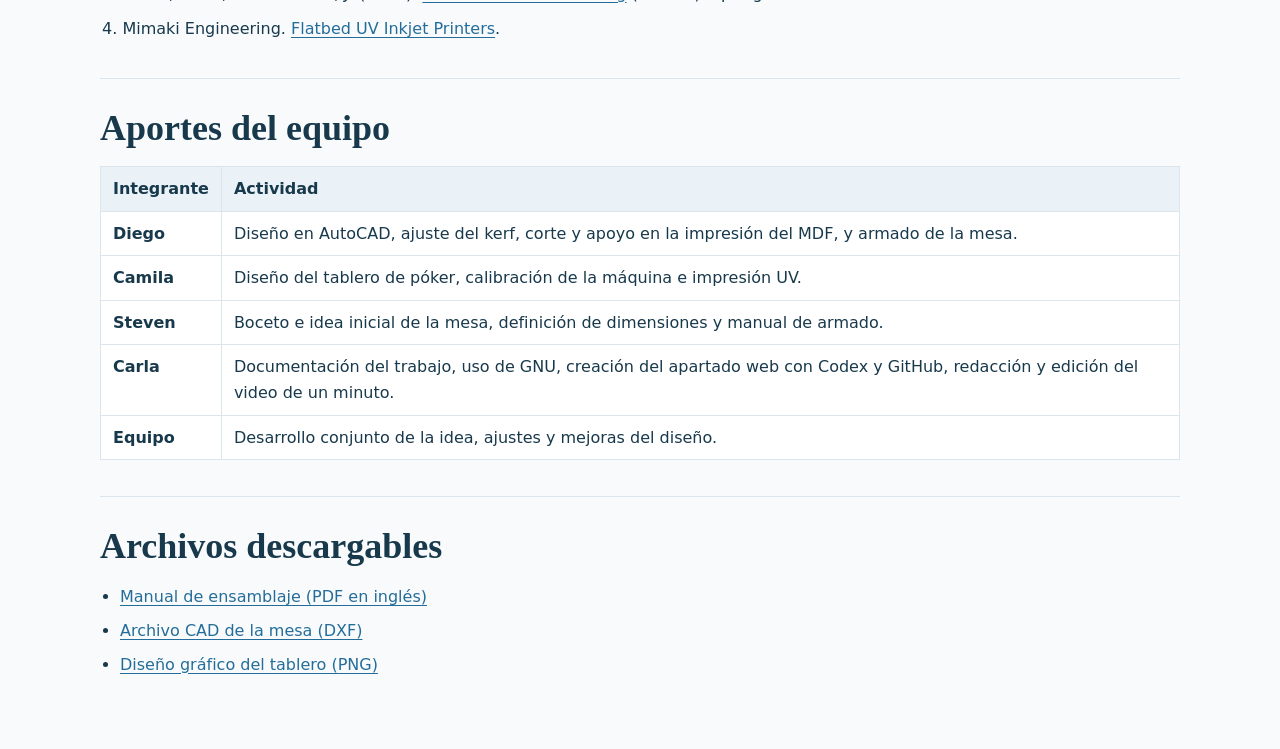
==== commit 2f56676c: "Align header logos and translate the site menu" ====
--- a/midterm-review.html
+++ b/midterm-review.html
@@ -5,13 +5,13 @@
   <meta name="viewport" content="width=device-width, initial-scale=1">
   <title>MIDTERM REVIEW · APIA</title>
   <link rel="stylesheet" href="midterm-review.css?v=6">
-  <link rel="stylesheet" href="site-navigation.css?v=3">
+  <link rel="stylesheet" href="site-navigation.css?v=4">
   <script src="midterm-review.js?v=2" defer></script>
-  <script src="site-navigation.js?v=5" defer></script>
+  <script src="site-navigation.js?v=6" defer></script>
 </head>
 <body>
   <a class="skip" href="#main"><span data-language="es">Saltar al contenido</span><span data-language="en" hidden>Skip to content</span></a>
-  <header><div class="wrap nav"><a class="brand" href="index.html#home" aria-label="APIA"><svg viewBox="0 0 40 46" fill="none" aria-hidden="true"><path d="M20 2 38 12.5v21L20 44 2 33.5v-21Z" stroke="currentColor"/><path d="M20 11 30 17v12L20 35 10 29V17Z" stroke="currentColor"/><path d="M20 11v24M10 17l20 12M30 17 10 29" stroke="currentColor" opacity=".4"/></svg><span><strong>APIA</strong><small data-t="brand">Fab Academy U Cuenca</small></span></a><div class="institutions" aria-label="Instituciones"><div class="institution"><img src="images/ucuenca.png" alt="Universidad de Cuenca" width="2677" height="1505" decoding="async"></div><div class="institution"><img src="images/ingenieria-industrial.jpg" alt="Ingeniería Industrial" width="200" height="200" decoding="async"></div><div class="institution"><img src="images/fablab-ucuenca.jpeg" alt="Industrial FabLab UCuenca" width="1472" height="832" decoding="async"></div></div><nav class="navlinks" aria-label="Principal"><a href="index.html#home">Home</a><a href="index.html#about">About</a><a href="index.html#project">Final Project</a><a data-weeks-link href="index.html#assignments">Semanas</a><a href="midterm-review.html" lang="en" aria-current="page">Midterm Review</a></nav><div class="tools"><div class="langs"><button class="tool active" id="es" lang="es" aria-label="Español" aria-pressed="true">ES</button><button class="tool" id="en" lang="en" aria-label="English" aria-pressed="false">EN</button></div><button class="tool" id="theme" aria-label="Activar tema oscuro" aria-pressed="false">◐</button></div></div></header>
+  <header><div class="wrap nav"><a class="brand" href="index.html#home" aria-label="APIA"><svg viewBox="0 0 40 46" fill="none" aria-hidden="true"><path d="M20 2 38 12.5v21L20 44 2 33.5v-21Z" stroke="currentColor"/><path d="M20 11 30 17v12L20 35 10 29V17Z" stroke="currentColor"/><path d="M20 11v24M10 17l20 12M30 17 10 29" stroke="currentColor" opacity=".4"/></svg><span><strong>APIA</strong><small data-t="brand">Fab Academy U Cuenca</small></span></a><div class="institutions" aria-label="Instituciones"><div class="institution"><img src="images/header/ucuenca.webp" alt="Universidad de Cuenca" width="360" height="69" decoding="async"></div><div class="institution"><img src="images/header/ingenieria-industrial.webp" alt="Ingeniería Industrial" width="193" height="56" decoding="async"></div><div class="institution"><img src="images/header/fablab-ucuenca.webp" alt="Industrial FabLab UCuenca" width="349" height="120" decoding="async"></div></div><nav class="navlinks" aria-label="Principal"><a href="index.html#home" data-nav-label="home">Inicio</a><a href="index.html#about" data-nav-label="about">Nosotros</a><a href="index.html#project" data-nav-label="project">Proyecto final</a><a href="index.html#assignments" data-nav-label="weeks">Semanas</a><a href="midterm-review.html" aria-current="page" data-nav-label="midterm">Revisión interciclo</a></nav><div class="tools"><div class="langs"><button class="tool active" id="es" lang="es" aria-label="Español" aria-pressed="true">ES</button><button class="tool" id="en" lang="en" aria-label="English" aria-pressed="false">EN</button></div><button class="tool" id="theme" aria-label="Activar tema oscuro" aria-pressed="false">◐</button></div></div></header>
   <main id="main" class="wrap midterm">
     <div class="midterm-hero">
     <div class="midterm-intro">
--- a/site-navigation.css
+++ b/site-navigation.css
@@ -7,6 +7,17 @@
 .week-pagination .next{text-align:right}
 .week-pagination .week-nav-all{font-size:12px;text-align:center;color:var(--blue);padding:12px;text-decoration:underline}
 .navlinks{gap:16px}
+.institutions .institution {
+  display: grid;
+  place-items: center;
+}
+.institutions .institution img {
+  position: static;
+  transform: none;
+  width: 100%;
+  height: min(100%, 34px);
+  object-fit: contain;
+}
 @media(max-width:1150px){.nav{flex-wrap:wrap;gap:14px;padding:16px 0}.institutions{order:2;flex:0 0 100%;gap:24px}.navlinks{margin-left:auto}.tools{order:1}}
 @media(max-width:620px){.navlinks{order:3;justify-content:center;width:100%;gap:16px;margin:0}.tools{order:0}.week-document .week-pagination{grid-template-columns:1fr 1fr;gap:12px}.week-pagination .week-nav-all{grid-column:1/-1;grid-row:2}.week-pagination strong{font-size:20px}.week-pagination .week-nav-link,.week-pagination .week-nav-disabled{padding:13px}}
 
